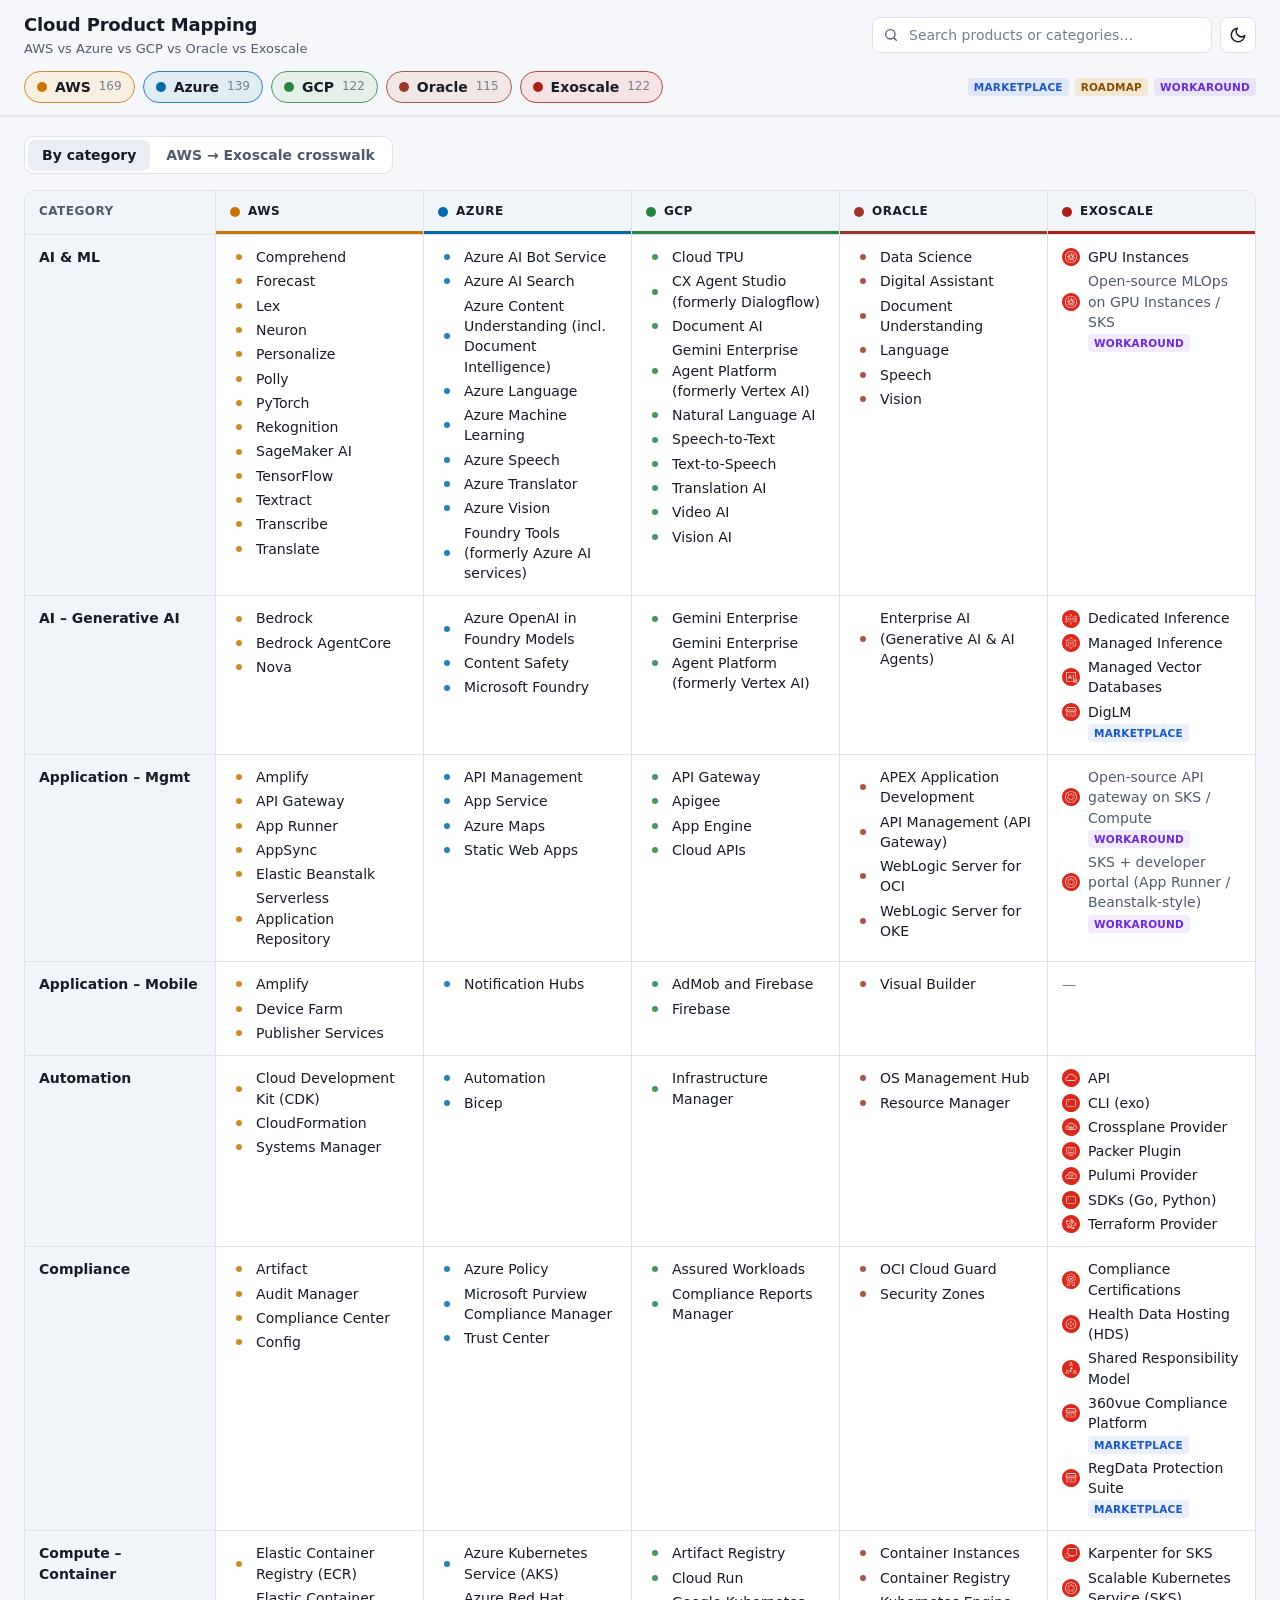
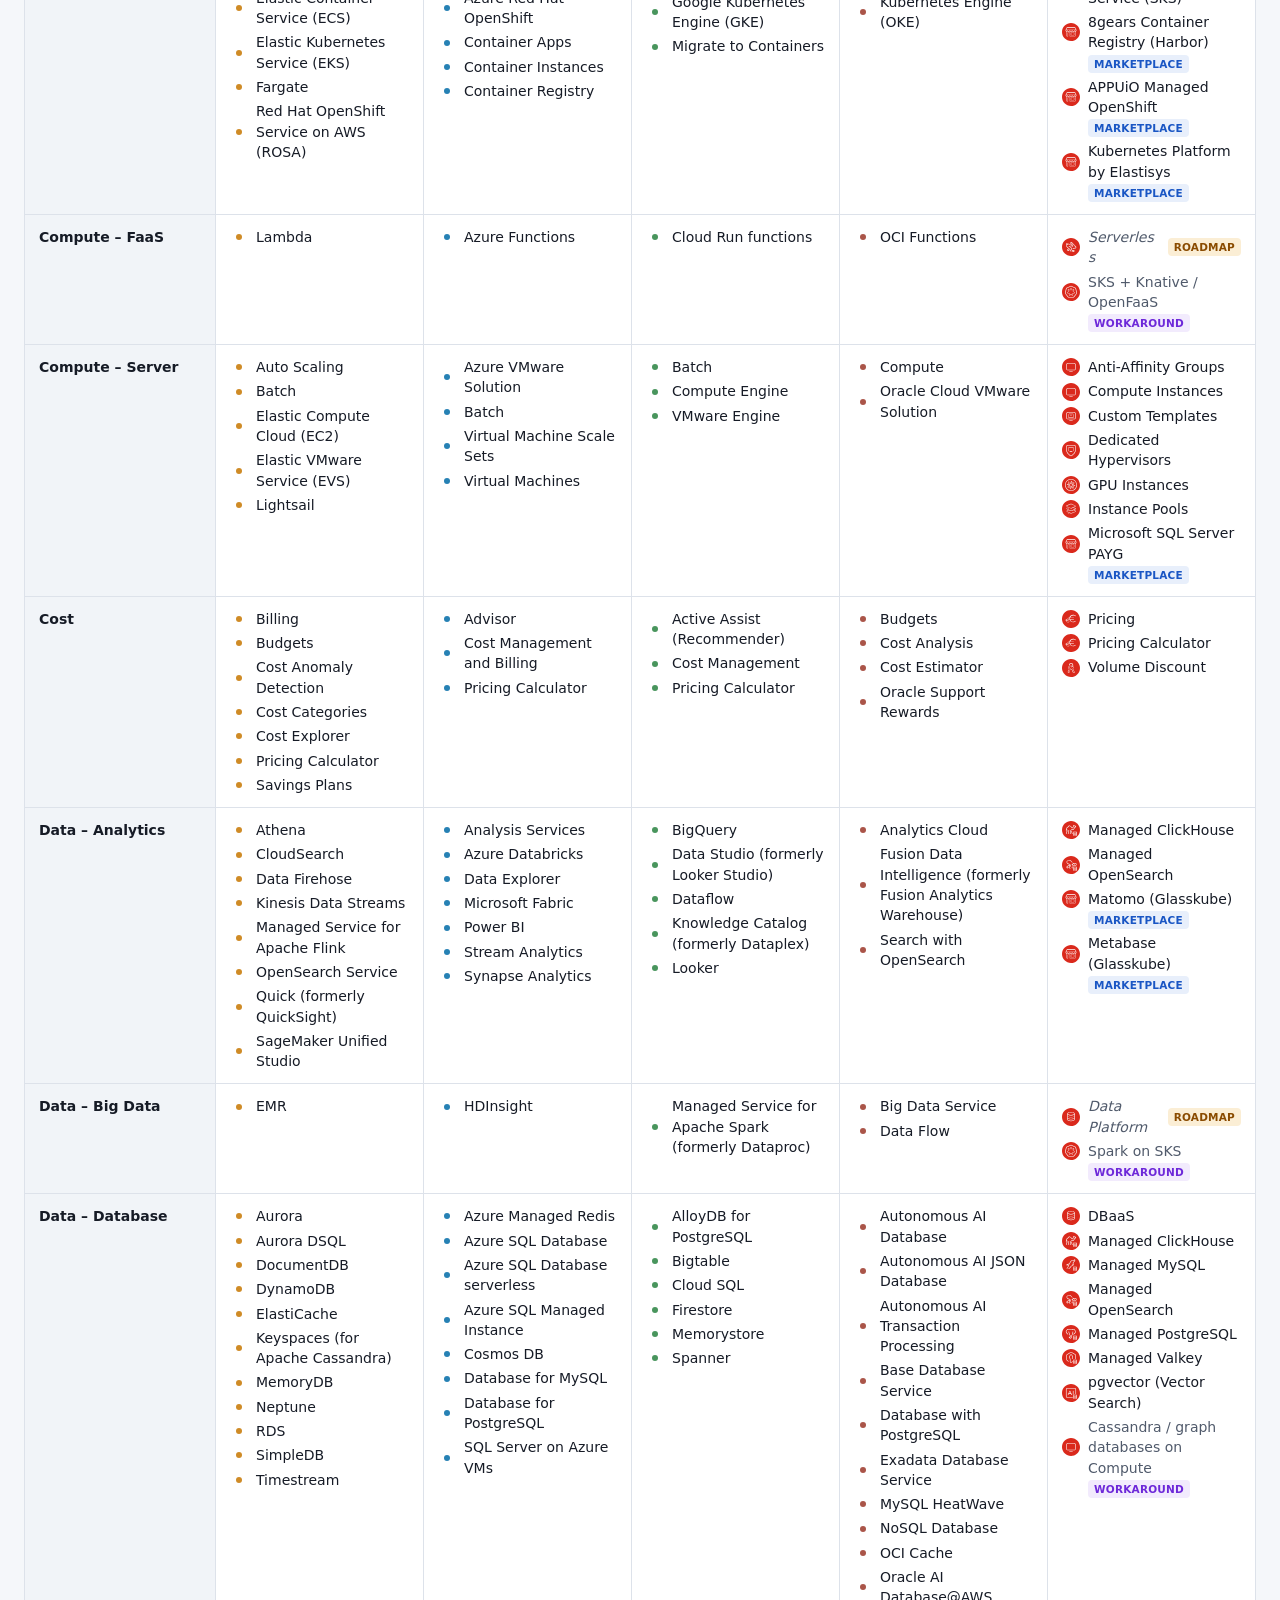
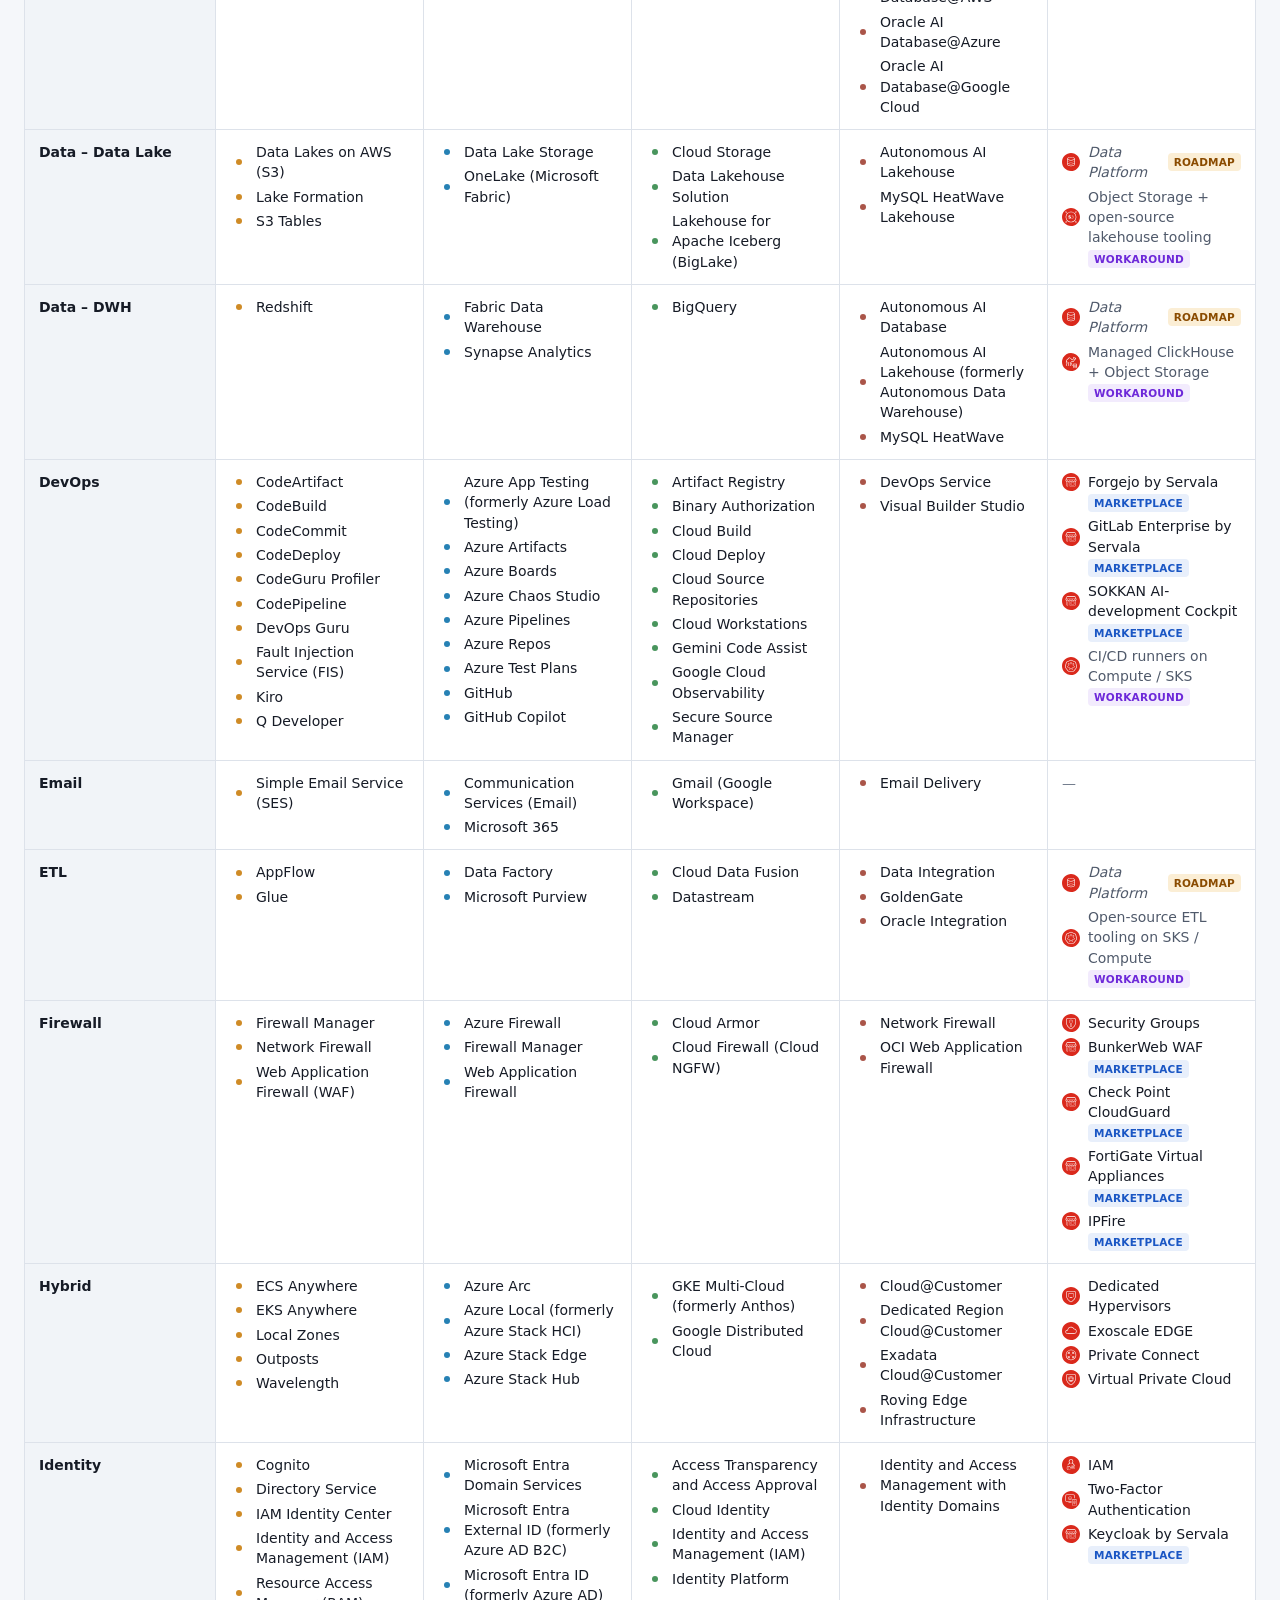
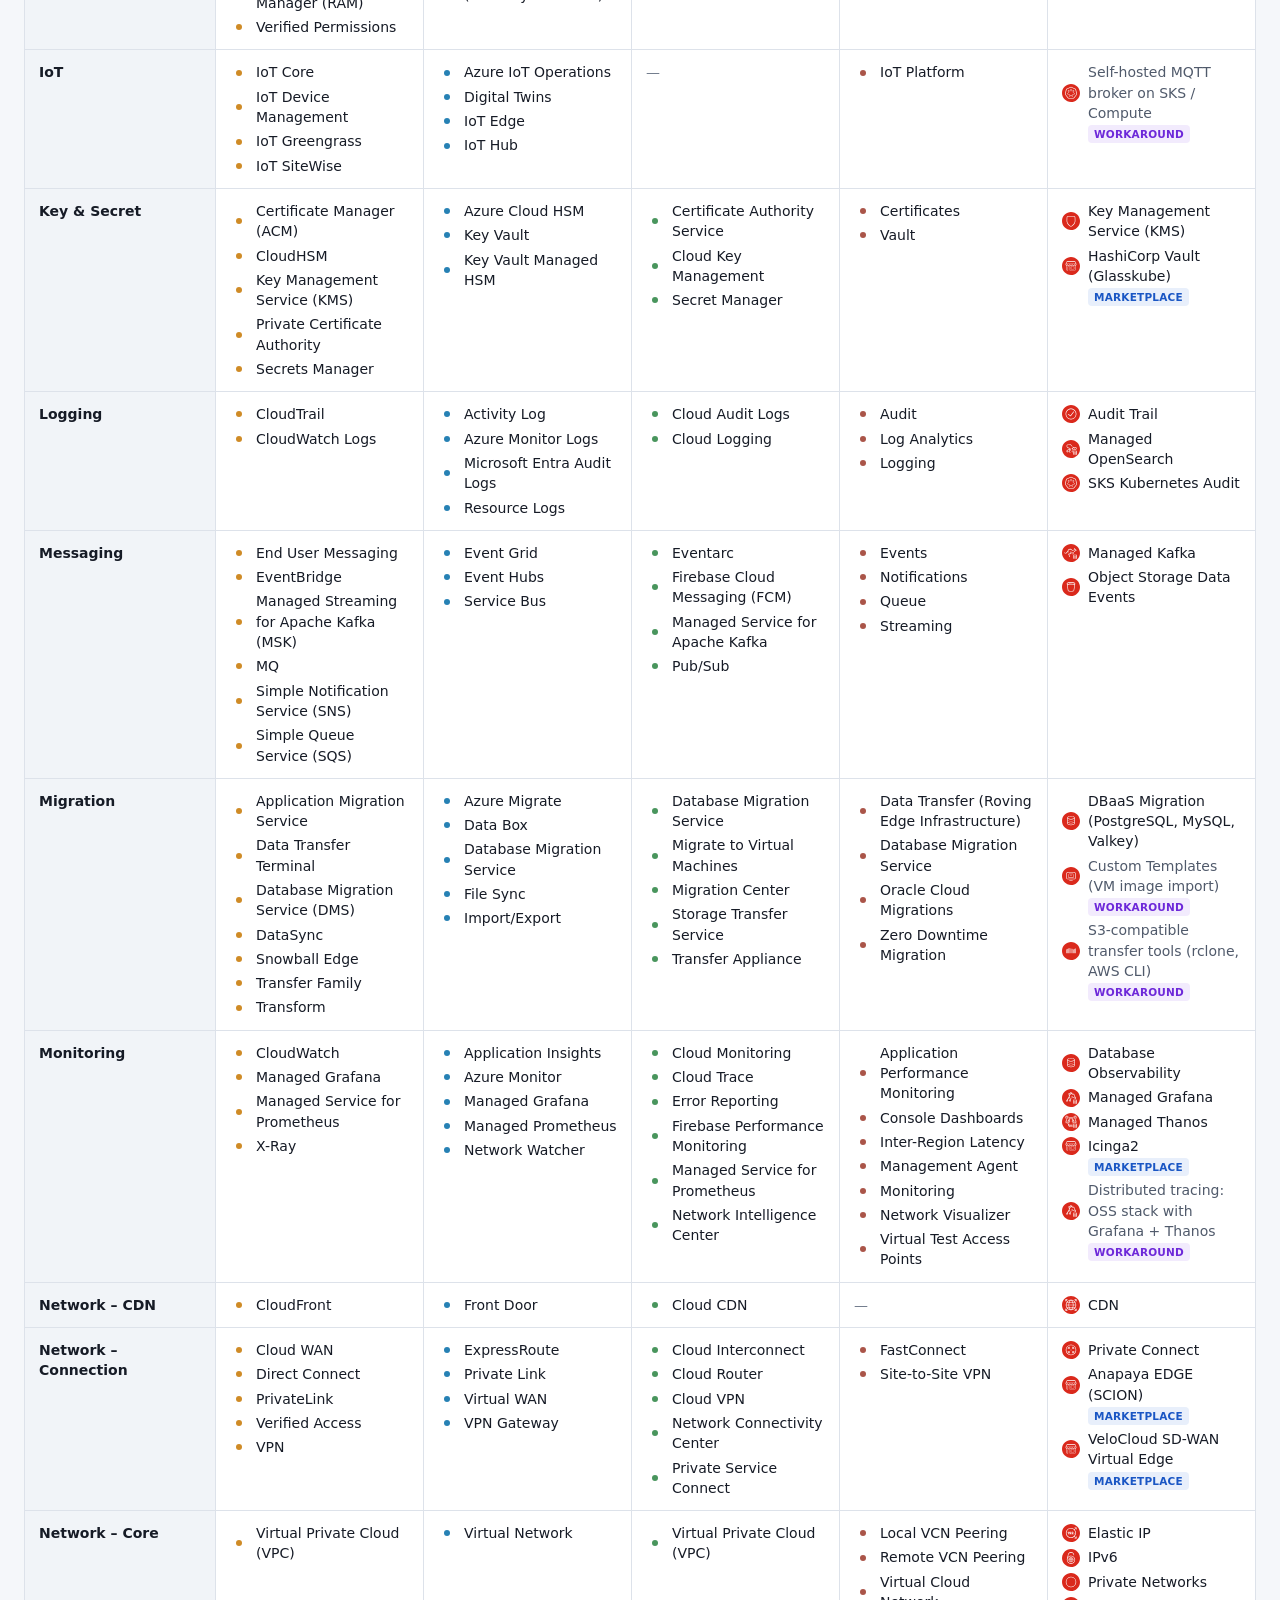
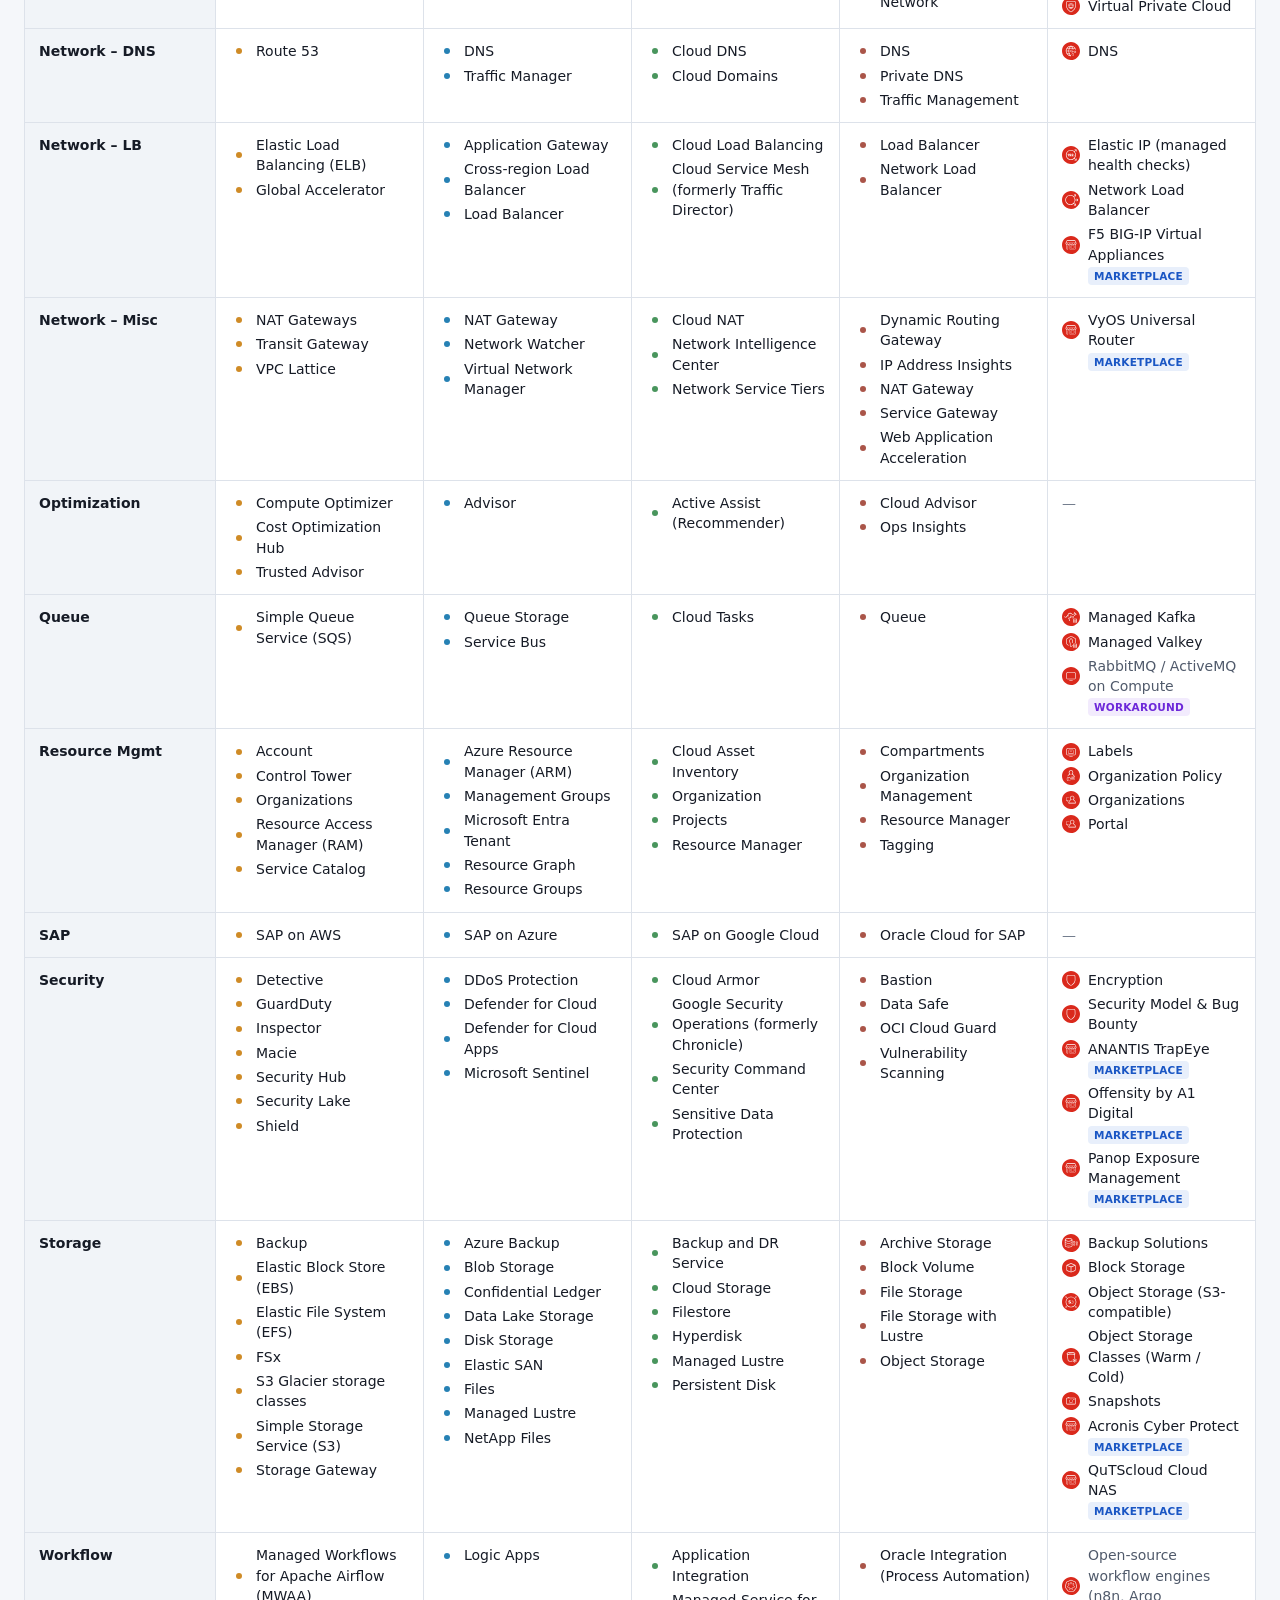
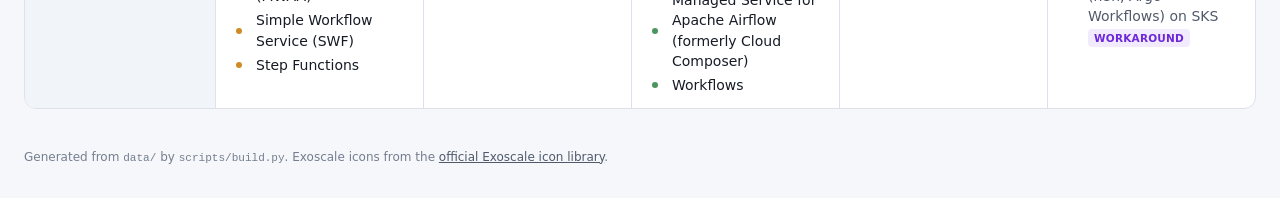
==== docs/index.html @ 42b96ace "Add Exoscale, data-driven generator, interactive page and AWS crosswalk - Move the mapping into data" ====
<!doctype html>
<html lang="en" data-theme="dark">
<head>
<meta charset="utf-8">
<meta name="viewport" content="width=device-width, initial-scale=1">
<title>Cloud Product Mapping</title>
<meta name="theme-color" content="#f5f7fa" media="(prefers-color-scheme: light)">
<meta name="theme-color" content="#0d1017" media="(prefers-color-scheme: dark)">
<meta name="description" content="Cloud Product Mapping (AWS vs Azure vs GCP vs Oracle vs Exoscale) — interactive map of equivalent cloud services, with provider include/exclude.">
<script>
  // Apply the saved or system theme before first paint to avoid a flash.
  (function () {
    var t = null;
    try { t = new URLSearchParams(location.search).get("theme") || localStorage.getItem("cpm-theme"); } catch (e) {}
    if (t !== "light" && t !== "dark") {
      t = window.matchMedia && matchMedia("(prefers-color-scheme: light)").matches ? "light" : "dark";
    }
    document.documentElement.setAttribute("data-theme", t);
  })();
</script>
<style>
/* ------------------------------------------------------------------ tokens */

/*
 * Light palette: applies to data-theme="light" and, because the dark block
 * below is screen-only, to print regardless of the selected theme.
 * Contrast (WCAG): text >= 14:1, muted >= 5.9:1, faint >= 3.5:1 on every
 * surface; badges >= 5:1; darkened provider accents >= 3:1.
 */
:root,
:root[data-theme="light"] {
  color-scheme: light;
  --bg: #f5f7fa;
  --surface: #ffffff;
  --surface-2: #f1f4f8;
  --surface-hover: #e9eef5;
  --border: #dde2ea;
  --border-strong: #c5cdd8;
  --text: #161b26;
  --text-muted: #505a6b;
  --text-faint: #747e8e;
  --link: #161b26;
  --link-hover: #000000;
  --focus: #1d64d8;
  --topbar-bg: rgba(245, 247, 250, 0.86);
  --shadow: 0 1px 2px rgba(16, 24, 40, 0.06);
  --badge-marketplace-bg: rgba(29, 100, 216, 0.10);
  --badge-marketplace-fg: #1a56c4;
  --badge-roadmap-bg: rgba(232, 163, 23, 0.18);
  --badge-roadmap-fg: #8a4b00;
  --badge-workaround-bg: rgba(124, 58, 237, 0.10);
  --badge-workaround-fg: #6d28d9;
  --status-native: #15803d;
  --status-marketplace: #1a56c4;
  --status-workaround: #6d28d9;
  --status-none: #9aa3b2;
  --provider-tint: 12%;
  /* Brand colors like AWS orange / GCP green wash out on white: darken the
     accent (bars, dots, chip borders) by mixing in some black. */
  --provider-shade: 22%;
  --provider-border-mix: 80%;
}

@media not print {
  :root,
  :root[data-theme="dark"] {
    color-scheme: dark;
    --bg: #0d1017;
    --surface: #151a23;
    --surface-2: #1b212c;
    --surface-hover: #222a37;
    --border: #262e3b;
    --border-strong: #354052;
    --text: #e6e9ef;
    --text-muted: #8e98a8;
    --text-faint: #6a7488;
    --link: #e6e9ef;
    --link-hover: #ffffff;
    --focus: #6ea8fe;
    --topbar-bg: rgba(13, 16, 23, 0.86);
    --shadow: 0 1px 0 rgba(0, 0, 0, 0.4);
    --badge-marketplace-bg: rgba(110, 168, 254, 0.14);
    --badge-marketplace-fg: #9cc3ff;
    --badge-roadmap-bg: rgba(240, 180, 60, 0.14);
    --badge-roadmap-fg: #f3c56b;
    --badge-workaround-bg: rgba(167, 139, 250, 0.14);
    --badge-workaround-fg: #c4b5fd;
    --status-native: #4ade80;
    --status-marketplace: #9cc3ff;
    --status-workaround: #c4b5fd;
    --status-none: #6a7488;
    --provider-tint: 10%;
    --provider-shade: 0%;
    --provider-border-mix: 55%;
  }
}

/* Per-element provider accent (--provider is set inline from data). */
.chip,
.matrix__cell {
  --provider-accent: color-mix(in srgb, var(--provider), black var(--provider-shade));
}

/* ------------------------------------------------------------------ base */

*,
*::before,
*::after { box-sizing: border-box; }

html { -webkit-text-size-adjust: 100%; }

body {
  margin: 0;
  background: var(--bg);
  color: var(--text);
  font: 14px/1.45 ui-sans-serif, system-ui, -apple-system, "Segoe UI", Roboto, "Helvetica Neue", Arial, sans-serif;
}

a { color: var(--link); text-decoration: none; }
a:hover { color: var(--link-hover); text-decoration: underline; text-underline-offset: 2px; }
:focus-visible { outline: 2px solid var(--focus); outline-offset: 2px; border-radius: 4px; }

code { font: 0.92em ui-monospace, SFMono-Regular, Menlo, Consolas, monospace; }

.visually-hidden {
  position: absolute !important;
  width: 1px; height: 1px;
  overflow: hidden; clip: rect(0 0 0 0); white-space: nowrap;
}

/* ------------------------------------------------------------------ top bar */

.topbar {
  position: sticky;
  top: 0;
  z-index: 10;
  background: var(--topbar-bg);
  backdrop-filter: blur(10px);
  -webkit-backdrop-filter: blur(10px);
  border-bottom: 1px solid var(--border);
  box-shadow: var(--shadow);
}

.topbar__inner {
  display: flex;
  align-items: center;
  justify-content: space-between;
  gap: 16px;
  max-width: 1600px;
  margin: 0 auto;
  padding: 12px 24px;
}

.topbar__providers { padding-top: 0; flex-wrap: wrap; }

.brand__title { margin: 0; font-size: 18px; font-weight: 650; letter-spacing: -0.01em; }
.brand__subtitle { margin: 2px 0 0; color: var(--text-muted); font-size: 13px; }

.controls { display: flex; align-items: center; gap: 8px; }

.search {
  display: flex;
  align-items: center;
  gap: 8px;
  width: min(340px, 50vw);
  padding: 0 10px;
  height: 36px;
  background: var(--surface);
  border: 1px solid var(--border);
  border-radius: 8px;
}
.search:focus-within { border-color: var(--focus); }
.search svg { width: 16px; height: 16px; flex: none; fill: none; stroke: var(--text-muted); stroke-width: 2; stroke-linecap: round; }
.search input {
  flex: 1;
  min-width: 0;
  border: 0;
  outline: 0;
  background: transparent;
  color: var(--text);
  font: inherit;
}
.search input::placeholder { color: var(--text-faint); }

.icon-button {
  display: inline-grid;
  place-items: center;
  width: 36px;
  height: 36px;
  padding: 0;
  background: var(--surface);
  color: var(--text);
  border: 1px solid var(--border);
  border-radius: 8px;
  cursor: pointer;
}
.icon-button:hover { background: var(--surface-hover); }
.icon-button svg { width: 18px; height: 18px; fill: none; stroke: currentColor; stroke-width: 2; stroke-linecap: round; stroke-linejoin: round; }
:root[data-theme="dark"] .icon-moon,
:root[data-theme="light"] .icon-sun { display: none; }

/* ------------------------------------------------------------------ provider chips */

.providers {
  display: flex;
  flex-wrap: wrap;
  gap: 8px;
  margin: 0;
  padding: 0;
  border: 0;
}

.chip {
  position: relative;
  display: inline-flex;
  align-items: center;
  gap: 8px;
  height: 32px;
  padding: 0 12px;
  background: var(--surface);
  border: 1px solid var(--border);
  border-radius: 999px;
  color: var(--text-muted);
  cursor: pointer;
  user-select: none;
  transition: background-color 120ms, border-color 120ms, color 120ms;
}
.chip:hover { background: var(--surface-hover); }
.chip input { position: absolute; opacity: 0; pointer-events: none; }
.chip:has(input:focus-visible) { outline: 2px solid var(--focus); outline-offset: 2px; }
.chip:has(input:checked) {
  color: var(--text);
  border-color: color-mix(in srgb, var(--provider-accent) var(--provider-border-mix), var(--border));
  background: color-mix(in srgb, var(--provider-accent) var(--provider-tint), var(--surface));
}
.chip:not(:has(input:checked)) .chip__dot { background: transparent; box-shadow: inset 0 0 0 2px var(--text-faint); }
.chip__name { font-weight: 600; }
.chip__count { font-size: 12px; color: var(--text-faint); font-variant-numeric: tabular-nums; }

.chip__dot {
  width: 10px;
  height: 10px;
  flex: none;
  border-radius: 50%;
  background: var(--provider-accent);
}

.legend { display: flex; align-items: center; gap: 6px; }

/* ------------------------------------------------------------------ badges */

.badge {
  display: inline-block;
  padding: 1px 6px;
  border-radius: 4px;
  font-size: 10.5px;
  font-weight: 600;
  line-height: 16px;
  letter-spacing: 0.02em;
  text-transform: uppercase;
  white-space: nowrap;
}
.badge--marketplace { background: var(--badge-marketplace-bg); color: var(--badge-marketplace-fg); }
.badge--roadmap { background: var(--badge-roadmap-bg); color: var(--badge-roadmap-fg); }
.badge--workaround { background: var(--badge-workaround-bg); color: var(--badge-workaround-fg); }
.product--workaround .product__name { color: var(--text-muted); }

/* ------------------------------------------------------------------ view bar */

.viewbar {
  display: flex;
  flex-wrap: wrap;
  align-items: center;
  justify-content: space-between;
  gap: 12px;
  margin-bottom: 16px;
}
.viewbar[hidden] { display: none; }

.tabs {
  display: inline-flex;
  padding: 3px;
  gap: 2px;
  background: var(--surface);
  border: 1px solid var(--border);
  border-radius: 10px;
}
.tab {
  height: 30px;
  padding: 0 14px;
  border: 0;
  border-radius: 7px;
  background: transparent;
  color: var(--text-muted);
  font: inherit;
  font-weight: 600;
  cursor: pointer;
}
.tab:hover { color: var(--text); }
.tab[aria-selected="true"] { background: var(--surface-hover); color: var(--text); box-shadow: var(--shadow); }

.status-filters { display: flex; flex-wrap: wrap; gap: 8px; }
.status-filters[hidden] { display: none; }
.status-chip {
  position: relative;
  display: inline-flex;
  align-items: center;
  gap: 7px;
  height: 30px;
  padding: 0 11px;
  background: var(--surface);
  border: 1px solid var(--border);
  border-radius: 999px;
  color: var(--text-muted);
  cursor: pointer;
  user-select: none;
}
.status-chip:hover { background: var(--surface-hover); }
.status-chip input { position: absolute; opacity: 0; pointer-events: none; }
.status-chip:has(input:focus-visible) { outline: 2px solid var(--focus); outline-offset: 2px; }
.status-chip:has(input:checked) { color: var(--text); border-color: var(--status-color); }

.status-chip--native, .status--native { --status-color: var(--status-native); }
.status-chip--marketplace, .status--marketplace { --status-color: var(--status-marketplace); }
.status-chip--workaround, .status--workaround { --status-color: var(--status-workaround); }
.status-chip--none, .status--none { --status-color: var(--status-none); }

.status-dot { width: 8px; height: 8px; flex: none; border-radius: 50%; background: var(--status-color); }
.status { display: inline-flex; align-items: center; gap: 7px; white-space: nowrap; font-weight: 600; }

/* ------------------------------------------------------------------ crosswalk */

.crosswalk {
  display: grid;
  grid-template-columns: minmax(120px, 0.8fr) minmax(160px, 1.2fr) minmax(200px, 1.5fr) minmax(120px, 0.7fr) minmax(200px, 2fr);
  background: var(--surface);
  border: 1px solid var(--border);
  border-radius: 12px;
  overflow: clip;
}
.crosswalk[hidden], .matrix[hidden] { display: none; }
.crosswalk__row { display: contents; }
.crosswalk__cell {
  padding: 10px 14px;
  border-top: 1px solid var(--border);
  min-width: 0;
}
.crosswalk__row--head .crosswalk__cell {
  position: sticky;
  top: var(--topbar-height, 0px);
  z-index: 2;
  border-top: 0;
  background: var(--surface-2);
  font-size: 12px;
  font-weight: 650;
  letter-spacing: 0.04em;
  text-transform: uppercase;
  color: var(--text-muted);
}
.crosswalk__cell--category { color: var(--text-muted); }
.crosswalk__cell--service a { font-weight: 600; }
.crosswalk__cell--note { color: var(--text-muted); }
.crosswalk__row:not(.crosswalk__row--head):hover .crosswalk__cell { background-color: var(--surface-hover); }

/* ------------------------------------------------------------------ matrix */

main { max-width: 1600px; margin: 0 auto; padding: 20px 24px 40px; }

.matrix {
  display: grid;
  grid-template-columns: minmax(150px, 190px) repeat(var(--columns), minmax(0, 1fr));
  background: var(--surface);
  border: 1px solid var(--border);
  border-radius: 12px;
  overflow: clip;
}

.matrix__row { display: contents; }

.matrix__cell {
  padding: 12px 14px;
  border-top: 1px solid var(--border);
  border-left: 1px solid var(--border);
  min-width: 0;
}
.matrix__cell:first-child { border-left: 0; }

.matrix__row--head .matrix__cell {
  position: sticky;
  top: var(--topbar-height, 0px);
  z-index: 2;
  border-top: 0;
  background: var(--surface-2);
  font-size: 12px;
  font-weight: 650;
  letter-spacing: 0.04em;
  text-transform: uppercase;
  color: var(--text-muted);
}

.matrix__cell--provider { box-shadow: inset 0 -3px 0 var(--provider-accent); }
.provider-head { display: inline-flex; align-items: center; gap: 8px; color: var(--text); }

.matrix__cell--category {
  font-weight: 600;
  color: var(--text);
  background: var(--surface-2);
}

.matrix__row:not(.matrix__row--head):hover .matrix__cell { background-color: var(--surface-hover); }

.none { color: var(--text-faint); }

.products {
  display: flex;
  flex-direction: column;
  gap: 4px;
  margin: 0;
  padding: 0;
  list-style: none;
}

/* Wraps so a badge drops onto its own line (indented under the name) in
   narrow columns instead of squeezing the name to one letter per line.
   The padding + negative icon margin make wrapped lines start at the name. */
.product {
  display: flex;
  flex-wrap: wrap;
  align-items: center;
  gap: 2px 8px;
  min-width: 0;
  padding-left: 26px; /* icon width (18px) + gap (8px) */
}
.product > .product__icon { margin-left: -26px; }

.product__name { flex: 1 1 0; min-width: 8ch; overflow-wrap: anywhere; }
.product--roadmap .product__name { color: var(--text-muted); font-style: italic; }

.product__icon {
  display: inline-grid;
  place-items: center;
  width: 18px;
  height: 18px;
  flex: none;
}
.product__icon svg { width: 18px; height: 18px; display: block; }
.product__icon--dot::before {
  content: "";
  width: 6px;
  height: 6px;
  border-radius: 50%;
  background: var(--provider-accent);
  opacity: 0.85;
}

.empty { padding: 40px 0; text-align: center; color: var(--text-muted); }

.footer {
  max-width: 1600px;
  margin: 0 auto;
  padding: 0 24px 32px;
  color: var(--text-faint);
  font-size: 12px;
}
.footer a { color: var(--text-muted); text-decoration: underline; }

/* ------------------------------------------------------------------ small screens */

@media (max-width: 900px) {
  /* The wrapped top bar is too tall to pin on phones. */
  .topbar { position: static; }
  .matrix__row--head .matrix__cell, .crosswalk__row--head .crosswalk__cell { top: 0; }
  .topbar__inner { padding: 10px 16px; flex-wrap: wrap; }
  .controls { width: 100%; }
  .search { flex: 1; width: auto; }
  main { padding: 16px 16px 32px; }
  .footer { padding: 0 16px 24px; }

  .matrix { display: block; background: transparent; border: 0; border-radius: 0; overflow: visible; }
  /* Doubled class so the `.matrix__row { display: block }` below can't override it. */
  .matrix__row.matrix__row--head { display: none; }
  .matrix__row {
    display: block;
    margin-bottom: 12px;
    background: var(--surface);
    border: 1px solid var(--border);
    border-radius: 10px;
    overflow: hidden;
  }
  .matrix__cell { border-left: 0; }
  .matrix__cell:first-child { border-top: 0; }
  .matrix__cell--none { display: none; }

  .crosswalk { display: block; background: transparent; border: 0; border-radius: 0; overflow: visible; }
  .crosswalk__row.crosswalk__row--head { display: none; }
  .crosswalk__row {
    display: grid;
    grid-template-columns: 1fr auto;
    margin-bottom: 10px;
    background: var(--surface);
    border: 1px solid var(--border);
    border-radius: 10px;
    overflow: hidden;
  }
  .crosswalk__cell { border-top: 0; padding: 8px 14px; }
  .crosswalk__cell--category { grid-column: 1; grid-row: 1; padding-bottom: 0; font-size: 12px; }
  .crosswalk__row > .crosswalk__cell:nth-child(4) { grid-column: 2; grid-row: 1 / span 2; align-self: start; padding-top: 10px; }
  .crosswalk__cell--service { grid-column: 1; grid-row: 2; padding-top: 2px; }
  .crosswalk__row > .crosswalk__cell:nth-child(3) { grid-column: 1 / -1; border-top: 1px solid var(--border); }
  .crosswalk__cell--note { grid-column: 1 / -1; padding-top: 0; }
  .crosswalk__cell--note:empty { display: none; }
  .matrix__cell:not(.matrix__cell--category)::before {
    content: attr(data-provider);
    display: block;
    margin-bottom: 6px;
    font-size: 11px;
    font-weight: 650;
    letter-spacing: 0.04em;
    text-transform: uppercase;
    color: var(--text-muted);
    border-left: 3px solid var(--provider-accent);
    padding-left: 6px;
  }
}

/* ------------------------------------------------------------------ print */

/* Light tokens apply automatically (dark block is `not print`). */
@media print {
  .topbar { position: static; backdrop-filter: none; -webkit-backdrop-filter: none; box-shadow: none; }
  .controls, .topbar__providers, #theme-toggle { display: none; }
  .viewbar { display: none; }
  .badge, .chip__dot, .status-dot, .matrix__cell--provider, .matrix__cell--category, .product__icon {
    -webkit-print-color-adjust: exact;
    print-color-adjust: exact;
  }
  .matrix__row--head .matrix__cell { position: static; }
}

</style>
</head>
<body>
<header class="topbar">
  <div class="topbar__inner">
    <div class="brand">
      <h1 class="brand__title">Cloud Product Mapping</h1>
      <p class="brand__subtitle" id="subtitle"></p>
    </div>
    <div class="controls">
      <label class="search">
        <span class="visually-hidden">Search products</span>
        <svg viewBox="0 0 24 24" aria-hidden="true"><circle cx="11" cy="11" r="7"/><path d="m20 20-3.5-3.5"/></svg>
        <input id="search" type="search" placeholder="Search products or categories…" autocomplete="off">
      </label>
      <button id="theme-toggle" class="icon-button" type="button" aria-label="Toggle light/dark theme">
        <svg class="icon-sun" viewBox="0 0 24 24" aria-hidden="true"><circle cx="12" cy="12" r="4"/><path d="M12 2v2M12 20v2M4.9 4.9l1.4 1.4M17.7 17.7l1.4 1.4M2 12h2M20 12h2M4.9 19.1l1.4-1.4M17.7 6.3l1.4-1.4"/></svg>
        <svg class="icon-moon" viewBox="0 0 24 24" aria-hidden="true"><path d="M21 12.8A9 9 0 1 1 11.2 3a7 7 0 0 0 9.8 9.8z"/></svg>
      </button>
    </div>
  </div>
  <div class="topbar__inner topbar__providers">
    <fieldset class="providers" id="providers">
      <legend class="visually-hidden">Cloud providers to include</legend>
    </fieldset>
    <div class="legend" id="legend"></div>
  </div>
</header>

<main id="main">
  <div class="viewbar" id="viewbar" hidden>
    <div class="tabs" role="tablist" aria-label="View" id="tabs"></div>
    <div class="status-filters" id="status-filters" hidden></div>
  </div>
  <div class="matrix" id="matrix" role="table" aria-label="Cloud product mapping"></div>
  <div class="crosswalk" id="crosswalk" role="table" hidden></div>
  <p class="empty" id="empty" hidden>No products match your filters.</p>
</main>

<footer class="footer">
  Generated from <code>data/</code> by <code>scripts/build.py</code>. Exoscale icons from the
  <a href="https://community.exoscale.com/tools/icon-table/">official Exoscale icon library</a>.
</footer>

<script>
window.CPM_DATA = {"providers":[{"id":"aws","name":"AWS","fullName":"Amazon Web Services","enabled":true,"homepage":"https://aws.amazon.com/","color":"#FF9900"},{"id":"azure","name":"Azure","fullName":"Microsoft Azure","enabled":true,"homepage":"https://azure.microsoft.com/","color":"#0089D6"},{"id":"gcp","name":"GCP","fullName":"Google Cloud Platform","enabled":true,"homepage":"https://cloud.google.com/","color":"#34A853"},{"id":"oracle","name":"Oracle","fullName":"Oracle Cloud Infrastructure","enabled":true,"homepage":"https://www.oracle.com/cloud/","color":"#C74634"},{"id":"exoscale","name":"Exoscale","fullName":"Exoscale","enabled":true,"homepage":"https://www.exoscale.com/","color":"#DA291C","iconBase":"icons/exoscale/"}],"categories":[{"id":"ai-ml","name":"AI & ML"},{"id":"ai-genai","name":"AI – Generative AI"},{"id":"application-mgmt","name":"Application – Mgmt"},{"id":"application-mobile","name":"Application – Mobile"},{"id":"automation","name":"Automation"},{"id":"compliance","name":"Compliance"},{"id":"compute-container","name":"Compute – Container"},{"id":"compute-faas","name":"Compute – FaaS"},{"id":"compute-server","name":"Compute – Server"},{"id":"cost","name":"Cost"},{"id":"data-analytics","name":"Data – Analytics"},{"id":"data-big-data","name":"Data – Big Data"},{"id":"data-database","name":"Data – Database"},{"id":"data-data-lake","name":"Data – Data Lake"},{"id":"data-dwh","name":"Data – DWH"},{"id":"devops","name":"DevOps"},{"id":"email","name":"Email"},{"id":"etl","name":"ETL"},{"id":"firewall","name":"Firewall"},{"id":"hybrid","name":"Hybrid"},{"id":"identity","name":"Identity"},{"id":"iot","name":"IoT"},{"id":"key-secret","name":"Key & Secret"},{"id":"logging","name":"Logging"},{"id":"messaging","name":"Messaging"},{"id":"migration","name":"Migration"},{"id":"monitoring","name":"Monitoring"},{"id":"network-cdn","name":"Network – CDN"},{"id":"network-connection","name":"Network – Connection"},{"id":"network-core","name":"Network – Core"},{"id":"network-dns","name":"Network – DNS"},{"id":"network-lb","name":"Network – LB"},{"id":"network-misc","name":"Network – Misc"},{"id":"optimization","name":"Optimization"},{"id":"queue","name":"Queue"},{"id":"resource-mgmt","name":"Resource Mgmt"},{"id":"sap","name":"SAP"},{"id":"security","name":"Security"},{"id":"storage","name":"Storage"},{"id":"workflow","name":"Workflow"}],"mapping":{"aws":{"ai-ml":[{"name":"Comprehend","url":"https://aws.amazon.com/comprehend/"},{"name":"Forecast","url":"https://aws.amazon.com/forecast/"},{"name":"Lex","url":"https://aws.amazon.com/lex/"},{"name":"Neuron","url":"https://aws.amazon.com/ai/machine-learning/neuron/"},{"name":"Personalize","url":"https://aws.amazon.com/personalize/"},{"name":"Polly","url":"https://aws.amazon.com/polly/"},{"name":"PyTorch","url":"https://aws.amazon.com/pytorch/"},{"name":"Rekognition","url":"https://aws.amazon.com/rekognition/"},{"name":"SageMaker AI","url":"https://aws.amazon.com/sagemaker/ai/"},{"name":"TensorFlow","url":"https://aws.amazon.com/tensorflow/"},{"name":"Textract","url":"https://aws.amazon.com/textract/"},{"name":"Transcribe","url":"https://aws.amazon.com/transcribe/"},{"name":"Translate","url":"https://aws.amazon.com/translate/"}],"ai-genai":[{"name":"Bedrock","url":"https://aws.amazon.com/bedrock/"},{"name":"Bedrock AgentCore","url":"https://aws.amazon.com/bedrock/agentcore/"},{"name":"Nova","url":"https://aws.amazon.com/nova/"}],"application-mgmt":[{"name":"Amplify","url":"https://aws.amazon.com/amplify/"},{"name":"API Gateway","url":"https://aws.amazon.com/api-gateway/"},{"name":"App Runner","url":"https://aws.amazon.com/apprunner/"},{"name":"AppSync","url":"https://aws.amazon.com/appsync/"},{"name":"Elastic Beanstalk","url":"https://aws.amazon.com/elasticbeanstalk/"},{"name":"Serverless Application Repository","url":"https://aws.amazon.com/serverless/serverlessrepo/"}],"application-mobile":[{"name":"Amplify","url":"https://aws.amazon.com/amplify/"},{"name":"Device Farm","url":"https://aws.amazon.com/device-farm/"},{"name":"Publisher Services","url":"https://aps.amazon.com/aps/services/mobile-app-developers/"}],"automation":[{"name":"Cloud Development Kit (CDK)","url":"https://aws.amazon.com/cdk/"},{"name":"CloudFormation","url":"https://aws.amazon.com/cloudformation/"},{"name":"Systems Manager","url":"https://aws.amazon.com/systems-manager/"}],"compliance":[{"name":"Artifact","url":"https://aws.amazon.com/artifact/"},{"name":"Audit Manager","url":"https://aws.amazon.com/audit-manager/"},{"name":"Compliance Center","url":"https://aws.amazon.com/financial-services/security-compliance/compliance-center/"},{"name":"Config","url":"https://aws.amazon.com/config/"}],"compute-container":[{"name":"Elastic Container Registry (ECR)","url":"https://aws.amazon.com/ecr/"},{"name":"Elastic Container Service (ECS)","url":"https://aws.amazon.com/ecs/"},{"name":"Elastic Kubernetes Service (EKS)","url":"https://aws.amazon.com/eks/"},{"name":"Fargate","url":"https://aws.amazon.com/fargate/"},{"name":"Red Hat OpenShift Service on AWS (ROSA)","url":"https://aws.amazon.com/rosa/"}],"compute-faas":[{"name":"Lambda","url":"https://aws.amazon.com/lambda/"}],"compute-server":[{"name":"Auto Scaling","url":"https://aws.amazon.com/autoscaling/"},{"name":"Batch","url":"https://aws.amazon.com/batch/"},{"name":"Elastic Compute Cloud (EC2)","url":"https://aws.amazon.com/ec2/"},{"name":"Elastic VMware Service (EVS)","url":"https://aws.amazon.com/evs/"},{"name":"Lightsail","url":"https://aws.amazon.com/lightsail/"}],"cost":[{"name":"Billing","url":"https://aws.amazon.com/aws-cost-management/aws-billing/"},{"name":"Budgets","url":"https://aws.amazon.com/aws-cost-management/aws-budgets/"},{"name":"Cost Anomaly Detection","url":"https://aws.amazon.com/aws-cost-management/aws-cost-anomaly-detection/"},{"name":"Cost Categories","url":"https://aws.amazon.com/aws-cost-management/aws-cost-categories/"},{"name":"Cost Explorer","url":"https://aws.amazon.com/aws-cost-management/aws-cost-explorer/"},{"name":"Pricing Calculator","url":"https://calculator.aws/#/"},{"name":"Savings Plans","url":"https://aws.amazon.com/savingsplans/"}],"data-analytics":[{"name":"Athena","url":"https://aws.amazon.com/athena/"},{"name":"CloudSearch","url":"https://aws.amazon.com/cloudsearch/"},{"name":"Data Firehose","url":"https://aws.amazon.com/firehose/"},{"name":"Kinesis Data Streams","url":"https://aws.amazon.com/kinesis/data-streams/"},{"name":"Managed Service for Apache Flink","url":"https://aws.amazon.com/managed-service-apache-flink/"},{"name":"OpenSearch Service","url":"https://aws.amazon.com/opensearch-service/"},{"name":"Quick (formerly QuickSight)","url":"https://aws.amazon.com/quick/"},{"name":"SageMaker Unified Studio","url":"https://aws.amazon.com/sagemaker/unified-studio/"}],"data-big-data":[{"name":"EMR","url":"https://aws.amazon.com/emr/"}],"data-database":[{"name":"Aurora","url":"https://aws.amazon.com/rds/aurora/"},{"name":"Aurora DSQL","url":"https://aws.amazon.com/rds/aurora/dsql/"},{"name":"DocumentDB","url":"https://aws.amazon.com/documentdb/"},{"name":"DynamoDB","url":"https://aws.amazon.com/dynamodb/"},{"name":"ElastiCache","url":"https://aws.amazon.com/elasticache/"},{"name":"Keyspaces (for Apache Cassandra)","url":"https://aws.amazon.com/keyspaces/"},{"name":"MemoryDB","url":"https://aws.amazon.com/memorydb/"},{"name":"Neptune","url":"https://aws.amazon.com/neptune/"},{"name":"RDS","url":"https://aws.amazon.com/rds/"},{"name":"SimpleDB","url":"https://aws.amazon.com/simpledb/"},{"name":"Timestream","url":"https://aws.amazon.com/timestream/"}],"data-data-lake":[{"name":"Data Lakes on AWS (S3)","url":"https://aws.amazon.com/big-data/datalakes-and-analytics/datalakes/"},{"name":"Lake Formation","url":"https://aws.amazon.com/lake-formation/"},{"name":"S3 Tables","url":"https://aws.amazon.com/s3/features/tables/"}],"data-dwh":[{"name":"Redshift","url":"https://aws.amazon.com/redshift/"}],"devops":[{"name":"CodeArtifact","url":"https://aws.amazon.com/codeartifact/"},{"name":"CodeBuild","url":"https://aws.amazon.com/codebuild/"},{"name":"CodeCommit","url":"https://aws.amazon.com/codecommit/"},{"name":"CodeDeploy","url":"https://aws.amazon.com/codedeploy/"},{"name":"CodeGuru Profiler","url":"https://aws.amazon.com/codeguru/profiler/"},{"name":"CodePipeline","url":"https://aws.amazon.com/codepipeline/"},{"name":"DevOps Guru","url":"https://aws.amazon.com/devops-guru/"},{"name":"Fault Injection Service (FIS)","url":"https://aws.amazon.com/fis/"},{"name":"Kiro","url":"https://kiro.dev/"},{"name":"Q Developer","url":"https://aws.amazon.com/q/developer/"}],"email":[{"name":"Simple Email Service (SES)","url":"https://aws.amazon.com/ses/"}],"etl":[{"name":"AppFlow","url":"https://aws.amazon.com/appflow/"},{"name":"Glue","url":"https://aws.amazon.com/glue/"}],"firewall":[{"name":"Firewall Manager","url":"https://aws.amazon.com/firewall-manager/"},{"name":"Network Firewall","url":"https://aws.amazon.com/network-firewall/"},{"name":"Web Application Firewall (WAF)","url":"https://aws.amazon.com/waf/"}],"hybrid":[{"name":"ECS Anywhere","url":"https://aws.amazon.com/ecs/anywhere/"},{"name":"EKS Anywhere","url":"https://aws.amazon.com/eks/eks-anywhere/"},{"name":"Local Zones","url":"https://aws.amazon.com/about-aws/global-infrastructure/localzones/"},{"name":"Outposts","url":"https://aws.amazon.com/outposts/"},{"name":"Wavelength","url":"https://aws.amazon.com/wavelength/"}],"identity":[{"name":"Cognito","url":"https://aws.amazon.com/cognito/"},{"name":"Directory Service","url":"https://aws.amazon.com/directoryservice/"},{"name":"IAM Identity Center","url":"https://aws.amazon.com/iam/identity-center/"},{"name":"Identity and Access Management (IAM)","url":"https://aws.amazon.com/iam/"},{"name":"Resource Access Manager (RAM)","url":"https://aws.amazon.com/ram/"},{"name":"Verified Permissions","url":"https://aws.amazon.com/verified-permissions/"}],"iot":[{"name":"IoT Core","url":"https://aws.amazon.com/iot-core/"},{"name":"IoT Device Management","url":"https://aws.amazon.com/iot-device-management/"},{"name":"IoT Greengrass","url":"https://aws.amazon.com/greengrass/"},{"name":"IoT SiteWise","url":"https://aws.amazon.com/iot-sitewise/"}],"key-secret":[{"name":"Certificate Manager (ACM)","url":"https://aws.amazon.com/certificate-manager/"},{"name":"CloudHSM","url":"https://aws.amazon.com/cloudhsm/"},{"name":"Key Management Service (KMS)","url":"https://aws.amazon.com/kms/"},{"name":"Private Certificate Authority","url":"https://aws.amazon.com/private-ca/"},{"name":"Secrets Manager","url":"https://aws.amazon.com/secrets-manager/"}],"logging":[{"name":"CloudTrail","url":"https://aws.amazon.com/cloudtrail/"},{"name":"CloudWatch Logs","url":"https://docs.aws.amazon.com/AmazonCloudWatch/latest/logs/WhatIsCloudWatchLogs.html"}],"messaging":[{"name":"End User Messaging","url":"https://aws.amazon.com/end-user-messaging/"},{"name":"EventBridge","url":"https://aws.amazon.com/eventbridge/"},{"name":"Managed Streaming for Apache Kafka (MSK)","url":"https://aws.amazon.com/msk/"},{"name":"MQ","url":"https://aws.amazon.com/amazon-mq/"},{"name":"Simple Notification Service (SNS)","url":"https://aws.amazon.com/sns/"},{"name":"Simple Queue Service (SQS)","url":"https://aws.amazon.com/sqs/"}],"migration":[{"name":"Application Migration Service","url":"https://aws.amazon.com/application-migration-service/"},{"name":"Data Transfer Terminal","url":"https://aws.amazon.com/data-transfer-terminal/"},{"name":"Database Migration Service (DMS)","url":"https://aws.amazon.com/dms/"},{"name":"DataSync","url":"https://aws.amazon.com/datasync/"},{"name":"Snowball Edge","url":"https://aws.amazon.com/snowball/"},{"name":"Transfer Family","url":"https://aws.amazon.com/aws-transfer-family/"},{"name":"Transform","url":"https://aws.amazon.com/transform/"}],"monitoring":[{"name":"CloudWatch","url":"https://aws.amazon.com/cloudwatch/"},{"name":"Managed Grafana","url":"https://aws.amazon.com/grafana/"},{"name":"Managed Service for Prometheus","url":"https://aws.amazon.com/prometheus/"},{"name":"X-Ray","url":"https://docs.aws.amazon.com/xray/latest/devguide/aws-xray.html"}],"network-cdn":[{"name":"CloudFront","url":"https://aws.amazon.com/cloudfront/"}],"network-connection":[{"name":"Cloud WAN","url":"https://aws.amazon.com/cloud-wan/"},{"name":"Direct Connect","url":"https://aws.amazon.com/directconnect/"},{"name":"PrivateLink","url":"https://aws.amazon.com/privatelink/"},{"name":"Verified Access","url":"https://aws.amazon.com/verified-access/"},{"name":"VPN","url":"https://aws.amazon.com/vpn/"}],"network-core":[{"name":"Virtual Private Cloud (VPC)","url":"https://aws.amazon.com/vpc/"}],"network-dns":[{"name":"Route 53","url":"https://aws.amazon.com/route53/"}],"network-lb":[{"name":"Elastic Load Balancing (ELB)","url":"https://aws.amazon.com/elasticloadbalancing/"},{"name":"Global Accelerator","url":"https://aws.amazon.com/global-accelerator/"}],"network-misc":[{"name":"NAT Gateways","url":"https://docs.aws.amazon.com/vpc/latest/userguide/vpc-nat-gateway.html"},{"name":"Transit Gateway","url":"https://aws.amazon.com/transit-gateway/"},{"name":"VPC Lattice","url":"https://aws.amazon.com/vpc/lattice/"}],"optimization":[{"name":"Compute Optimizer","url":"https://aws.amazon.com/compute-optimizer/"},{"name":"Cost Optimization Hub","url":"https://aws.amazon.com/aws-cost-management/cost-optimization-hub/"},{"name":"Trusted Advisor","url":"https://aws.amazon.com/premiumsupport/technology/trusted-advisor/"}],"queue":[{"name":"Simple Queue Service (SQS)","url":"https://aws.amazon.com/sqs/"}],"resource-mgmt":[{"name":"Account","url":"https://aws.amazon.com/account/"},{"name":"Control Tower","url":"https://aws.amazon.com/controltower/"},{"name":"Organizations","url":"https://aws.amazon.com/organizations/"},{"name":"Resource Access Manager (RAM)","url":"https://aws.amazon.com/ram/"},{"name":"Service Catalog","url":"https://aws.amazon.com/servicecatalog/"}],"sap":[{"name":"SAP on AWS","url":"https://aws.amazon.com/sap/"}],"security":[{"name":"Detective","url":"https://aws.amazon.com/detective/"},{"name":"GuardDuty","url":"https://aws.amazon.com/guardduty/"},{"name":"Inspector","url":"https://aws.amazon.com/inspector/"},{"name":"Macie","url":"https://aws.amazon.com/macie/"},{"name":"Security Hub","url":"https://aws.amazon.com/security-hub/"},{"name":"Security Lake","url":"https://aws.amazon.com/security-lake/"},{"name":"Shield","url":"https://aws.amazon.com/shield/"}],"storage":[{"name":"Backup","url":"https://aws.amazon.com/backup/"},{"name":"Elastic Block Store (EBS)","url":"https://aws.amazon.com/ebs/"},{"name":"Elastic File System (EFS)","url":"https://aws.amazon.com/efs/"},{"name":"FSx","url":"https://aws.amazon.com/fsx/"},{"name":"S3 Glacier storage classes","url":"https://aws.amazon.com/s3/storage-classes/glacier/"},{"name":"Simple Storage Service (S3)","url":"https://aws.amazon.com/s3/"},{"name":"Storage Gateway","url":"https://aws.amazon.com/storagegateway/"}],"workflow":[{"name":"Managed Workflows for Apache Airflow (MWAA)","url":"https://aws.amazon.com/managed-workflows-for-apache-airflow/"},{"name":"Simple Workflow Service (SWF)","url":"https://aws.amazon.com/swf/"},{"name":"Step Functions","url":"https://aws.amazon.com/step-functions/"}]},"azure":{"ai-ml":[{"name":"Azure AI Bot Service","url":"https://azure.microsoft.com/en-us/products/ai-services/ai-bot-service/"},{"name":"Azure AI Search","url":"https://azure.microsoft.com/en-us/products/ai-services/ai-search/"},{"name":"Azure Content Understanding (incl. Document Intelligence)","url":"https://azure.microsoft.com/en-us/products/ai-foundry/tools/content-understanding"},{"name":"Azure Language","url":"https://azure.microsoft.com/en-us/products/ai-foundry/tools/language"},{"name":"Azure Machine Learning","url":"https://azure.microsoft.com/en-us/products/machine-learning/"},{"name":"Azure Speech","url":"https://azure.microsoft.com/en-us/products/ai-foundry/tools/speech"},{"name":"Azure Translator","url":"https://azure.microsoft.com/en-us/products/ai-foundry/tools/translator"},{"name":"Azure Vision","url":"https://azure.microsoft.com/en-us/products/ai-foundry/tools/vision"},{"name":"Foundry Tools (formerly Azure AI services)","url":"https://azure.microsoft.com/en-us/products/ai-foundry/tools"}],"ai-genai":[{"name":"Azure OpenAI in Foundry Models","url":"https://azure.microsoft.com/en-us/products/ai-foundry/models/openai/"},{"name":"Content Safety","url":"https://azure.microsoft.com/en-us/products/ai-services/ai-content-safety/"},{"name":"Microsoft Foundry","url":"https://azure.microsoft.com/en-us/products/ai-foundry/"}],"application-mgmt":[{"name":"API Management","url":"https://azure.microsoft.com/en-us/products/api-management/"},{"name":"App Service","url":"https://azure.microsoft.com/en-us/products/app-service/"},{"name":"Azure Maps","url":"https://azure.microsoft.com/en-us/products/azure-maps/"},{"name":"Static Web Apps","url":"https://azure.microsoft.com/en-us/products/app-service/static/"}],"application-mobile":[{"name":"Notification Hubs","url":"https://azure.microsoft.com/en-us/products/notification-hubs/"}],"automation":[{"name":"Automation","url":"https://azure.microsoft.com/en-us/products/automation/"},{"name":"Bicep","url":"https://learn.microsoft.com/en-us/azure/azure-resource-manager/bicep/overview"}],"compliance":[{"name":"Azure Policy","url":"https://azure.microsoft.com/en-us/products/azure-policy/"},{"name":"Microsoft Purview Compliance Manager","url":"https://learn.microsoft.com/en-us/purview/compliance-manager"},{"name":"Trust Center","url":"https://www.microsoft.com/en-us/trust-center"}],"compute-container":[{"name":"Azure Kubernetes Service (AKS)","url":"https://azure.microsoft.com/en-us/products/kubernetes-service/"},{"name":"Azure Red Hat OpenShift","url":"https://azure.microsoft.com/en-us/products/openshift/"},{"name":"Container Apps","url":"https://azure.microsoft.com/en-us/products/container-apps/"},{"name":"Container Instances","url":"https://azure.microsoft.com/en-us/products/container-instances/"},{"name":"Container Registry","url":"https://azure.microsoft.com/en-us/products/container-registry/"}],"compute-faas":[{"name":"Azure Functions","url":"https://azure.microsoft.com/en-us/products/functions/"}],"compute-server":[{"name":"Azure VMware Solution","url":"https://azure.microsoft.com/en-us/products/azure-vmware/"},{"name":"Batch","url":"https://azure.microsoft.com/en-us/products/batch/"},{"name":"Virtual Machine Scale Sets","url":"https://azure.microsoft.com/en-us/products/virtual-machine-scale-sets/"},{"name":"Virtual Machines","url":"https://azure.microsoft.com/en-us/products/virtual-machines/"}],"cost":[{"name":"Advisor","url":"https://azure.microsoft.com/en-us/products/advisor/"},{"name":"Cost Management and Billing","url":"https://azure.microsoft.com/en-us/products/cost-management/"},{"name":"Pricing Calculator","url":"https://azure.microsoft.com/en-us/pricing/calculator/"}],"data-analytics":[{"name":"Analysis Services","url":"https://azure.microsoft.com/en-us/products/analysis-services/"},{"name":"Azure Databricks","url":"https://azure.microsoft.com/en-us/products/databricks/"},{"name":"Data Explorer","url":"https://azure.microsoft.com/en-us/products/data-explorer/"},{"name":"Microsoft Fabric","url":"https://www.microsoft.com/en-us/microsoft-fabric"},{"name":"Power BI","url":"https://www.microsoft.com/en-us/power-platform/products/power-bi"},{"name":"Stream Analytics","url":"https://azure.microsoft.com/en-us/products/stream-analytics/"},{"name":"Synapse Analytics","url":"https://azure.microsoft.com/en-us/products/synapse-analytics/"}],"data-big-data":[{"name":"HDInsight","url":"https://azure.microsoft.com/en-us/products/hdinsight/"}],"data-database":[{"name":"Azure Managed Redis","url":"https://azure.microsoft.com/en-us/products/managed-redis/"},{"name":"Azure SQL Database","url":"https://azure.microsoft.com/en-us/products/azure-sql/database/"},{"name":"Azure SQL Database serverless","url":"https://learn.microsoft.com/en-us/azure/azure-sql/database/serverless-tier-overview"},{"name":"Azure SQL Managed Instance","url":"https://azure.microsoft.com/en-us/products/azure-sql/managed-instance/"},{"name":"Cosmos DB","url":"https://azure.microsoft.com/en-us/products/cosmos-db/"},{"name":"Database for MySQL","url":"https://azure.microsoft.com/en-us/products/mysql/"},{"name":"Database for PostgreSQL","url":"https://azure.microsoft.com/en-us/products/postgresql/"},{"name":"SQL Server on Azure VMs","url":"https://azure.microsoft.com/en-us/products/virtual-machines/sql-server/"}],"data-data-lake":[{"name":"Data Lake Storage","url":"https://azure.microsoft.com/en-us/products/storage/data-lake-storage/"},{"name":"OneLake (Microsoft Fabric)","url":"https://learn.microsoft.com/en-us/fabric/onelake/onelake-overview"}],"data-dwh":[{"name":"Fabric Data Warehouse","url":"https://learn.microsoft.com/en-us/fabric/data-warehouse/data-warehousing"},{"name":"Synapse Analytics","url":"https://azure.microsoft.com/en-us/products/synapse-analytics/"}],"devops":[{"name":"Azure App Testing (formerly Azure Load Testing)","url":"https://azure.microsoft.com/en-us/products/app-testing/"},{"name":"Azure Artifacts","url":"https://azure.microsoft.com/en-us/products/devops/artifacts/"},{"name":"Azure Boards","url":"https://azure.microsoft.com/en-us/products/devops/boards/"},{"name":"Azure Chaos Studio","url":"https://azure.microsoft.com/en-us/products/chaos-studio/"},{"name":"Azure Pipelines","url":"https://azure.microsoft.com/en-us/products/devops/pipelines/"},{"name":"Azure Repos","url":"https://azure.microsoft.com/en-us/products/devops/repos/"},{"name":"Azure Test Plans","url":"https://azure.microsoft.com/en-us/products/devops/test-plans/"},{"name":"GitHub","url":"https://github.com/"},{"name":"GitHub Copilot","url":"https://github.com/features/copilot"}],"email":[{"name":"Communication Services (Email)","url":"https://azure.microsoft.com/en-us/products/communication-services/"},{"name":"Microsoft 365","url":"https://www.microsoft.com/en-us/microsoft-365"}],"etl":[{"name":"Data Factory","url":"https://azure.microsoft.com/en-us/products/data-factory/"},{"name":"Microsoft Purview","url":"https://www.microsoft.com/en-us/security/business/microsoft-purview"}],"firewall":[{"name":"Azure Firewall","url":"https://azure.microsoft.com/en-us/products/azure-firewall/"},{"name":"Firewall Manager","url":"https://azure.microsoft.com/en-us/products/firewall-manager/"},{"name":"Web Application Firewall","url":"https://azure.microsoft.com/en-us/products/web-application-firewall/"}],"hybrid":[{"name":"Azure Arc","url":"https://azure.microsoft.com/en-us/products/azure-arc/"},{"name":"Azure Local (formerly Azure Stack HCI)","url":"https://azure.microsoft.com/en-us/products/local/"},{"name":"Azure Stack Edge","url":"https://azure.microsoft.com/en-us/products/azure-stack/edge/"},{"name":"Azure Stack Hub","url":"https://azure.microsoft.com/en-us/products/azure-stack/hub/"}],"identity":[{"name":"Microsoft Entra Domain Services","url":"https://learn.microsoft.com/en-us/entra/identity/domain-services/overview"},{"name":"Microsoft Entra External ID (formerly Azure AD B2C)","url":"https://www.microsoft.com/en-us/security/business/identity-access/microsoft-entra-external-id"},{"name":"Microsoft Entra ID (formerly Azure AD)","url":"https://www.microsoft.com/en-us/security/business/identity-access/microsoft-entra-id"}],"iot":[{"name":"Azure IoT Operations","url":"https://azure.microsoft.com/en-us/products/iot-operations/"},{"name":"Digital Twins","url":"https://azure.microsoft.com/en-us/products/digital-twins/"},{"name":"IoT Edge","url":"https://azure.microsoft.com/en-us/products/iot-edge/"},{"name":"IoT Hub","url":"https://azure.microsoft.com/en-us/products/iot-hub/"}],"key-secret":[{"name":"Azure Cloud HSM","url":"https://learn.microsoft.com/en-us/azure/cloud-hsm/overview"},{"name":"Key Vault","url":"https://azure.microsoft.com/en-us/products/key-vault/"},{"name":"Key Vault Managed HSM","url":"https://learn.microsoft.com/en-us/azure/key-vault/managed-hsm/overview"}],"logging":[{"name":"Activity Log","url":"https://learn.microsoft.com/en-us/azure/azure-monitor/platform/activity-log"},{"name":"Azure Monitor Logs","url":"https://learn.microsoft.com/en-us/azure/azure-monitor/logs/data-platform-logs"},{"name":"Microsoft Entra Audit Logs","url":"https://learn.microsoft.com/en-us/entra/identity/monitoring-health/concept-audit-logs"},{"name":"Resource Logs","url":"https://learn.microsoft.com/en-us/azure/azure-monitor/platform/resource-logs"}],"messaging":[{"name":"Event Grid","url":"https://azure.microsoft.com/en-us/products/event-grid/"},{"name":"Event Hubs","url":"https://azure.microsoft.com/en-us/products/event-hubs/"},{"name":"Service Bus","url":"https://azure.microsoft.com/en-us/products/service-bus/"}],"migration":[{"name":"Azure Migrate","url":"https://azure.microsoft.com/en-us/products/azure-migrate/"},{"name":"Data Box","url":"https://azure.microsoft.com/en-us/products/databox/"},{"name":"Database Migration Service","url":"https://azure.microsoft.com/en-us/products/database-migration/"},{"name":"File Sync","url":"https://learn.microsoft.com/en-us/azure/storage/file-sync/file-sync-introduction"},{"name":"Import/Export","url":"https://learn.microsoft.com/en-us/azure/import-export/storage-import-export-service"}],"monitoring":[{"name":"Application Insights","url":"https://learn.microsoft.com/en-us/azure/azure-monitor/app/app-insights-overview"},{"name":"Azure Monitor","url":"https://azure.microsoft.com/en-us/products/monitor/"},{"name":"Managed Grafana","url":"https://azure.microsoft.com/en-us/products/managed-grafana/"},{"name":"Managed Prometheus","url":"https://learn.microsoft.com/en-us/azure/azure-monitor/metrics/prometheus-metrics-overview"},{"name":"Network Watcher","url":"https://azure.microsoft.com/en-us/products/network-watcher/"}],"network-cdn":[{"name":"Front Door","url":"https://azure.microsoft.com/en-us/products/frontdoor/"}],"network-connection":[{"name":"ExpressRoute","url":"https://azure.microsoft.com/en-us/products/expressroute/"},{"name":"Private Link","url":"https://azure.microsoft.com/en-us/products/private-link/"},{"name":"Virtual WAN","url":"https://azure.microsoft.com/en-us/products/virtual-wan/"},{"name":"VPN Gateway","url":"https://azure.microsoft.com/en-us/products/vpn-gateway/"}],"network-core":[{"name":"Virtual Network","url":"https://azure.microsoft.com/en-us/products/virtual-network/"}],"network-dns":[{"name":"DNS","url":"https://azure.microsoft.com/en-us/products/dns/"},{"name":"Traffic Manager","url":"https://azure.microsoft.com/en-us/products/traffic-manager/"}],"network-lb":[{"name":"Application Gateway","url":"https://azure.microsoft.com/en-us/products/application-gateway/"},{"name":"Cross-region Load Balancer","url":"https://learn.microsoft.com/en-us/azure/load-balancer/cross-region-overview"},{"name":"Load Balancer","url":"https://azure.microsoft.com/en-us/products/load-balancer/"}],"network-misc":[{"name":"NAT Gateway","url":"https://learn.microsoft.com/en-us/azure/nat-gateway/nat-overview"},{"name":"Network Watcher","url":"https://azure.microsoft.com/en-us/products/network-watcher/"},{"name":"Virtual Network Manager","url":"https://azure.microsoft.com/en-us/products/virtual-network-manager/"}],"optimization":[{"name":"Advisor","url":"https://azure.microsoft.com/en-us/products/advisor/"}],"queue":[{"name":"Queue Storage","url":"https://azure.microsoft.com/en-us/products/storage/queues/"},{"name":"Service Bus","url":"https://azure.microsoft.com/en-us/products/service-bus/"}],"resource-mgmt":[{"name":"Azure Resource Manager (ARM)","url":"https://learn.microsoft.com/en-us/azure/azure-resource-manager/management/overview"},{"name":"Management Groups","url":"https://learn.microsoft.com/en-us/azure/governance/management-groups/overview"},{"name":"Microsoft Entra Tenant","url":"https://learn.microsoft.com/en-us/entra/fundamentals/create-new-tenant"},{"name":"Resource Graph","url":"https://learn.microsoft.com/en-us/azure/governance/resource-graph/overview"},{"name":"Resource Groups","url":"https://learn.microsoft.com/en-us/azure/azure-resource-manager/management/manage-resource-groups-portal"}],"sap":[{"name":"SAP on Azure","url":"https://azure.microsoft.com/en-us/solutions/sap/"}],"security":[{"name":"DDoS Protection","url":"https://azure.microsoft.com/en-us/products/ddos-protection/"},{"name":"Defender for Cloud","url":"https://www.microsoft.com/en-us/security/business/cloud-security/microsoft-defender-cloud"},{"name":"Defender for Cloud Apps","url":"https://www.microsoft.com/en-us/security/business/siem-and-xdr/microsoft-defender-cloud-apps"},{"name":"Microsoft Sentinel","url":"https://www.microsoft.com/en-us/security/business/siem-and-xdr/microsoft-sentinel-siem"}],"storage":[{"name":"Azure Backup","url":"https://azure.microsoft.com/en-us/products/backup/"},{"name":"Blob Storage","url":"https://azure.microsoft.com/en-us/products/storage/blobs/"},{"name":"Confidential Ledger","url":"https://azure.microsoft.com/en-us/products/azure-confidential-ledger/"},{"name":"Data Lake Storage","url":"https://azure.microsoft.com/en-us/products/storage/data-lake-storage/"},{"name":"Disk Storage","url":"https://azure.microsoft.com/en-us/products/storage/disks/"},{"name":"Elastic SAN","url":"https://azure.microsoft.com/en-us/products/storage/elastic-san/"},{"name":"Files","url":"https://azure.microsoft.com/en-us/products/storage/files/"},{"name":"Managed Lustre","url":"https://azure.microsoft.com/en-us/products/managed-lustre/"},{"name":"NetApp Files","url":"https://azure.microsoft.com/en-us/products/netapp/"}],"workflow":[{"name":"Logic Apps","url":"https://azure.microsoft.com/en-us/products/logic-apps/"}]},"gcp":{"ai-ml":[{"name":"Cloud TPU","url":"https://cloud.google.com/tpu"},{"name":"CX Agent Studio (formerly Dialogflow)","url":"https://cloud.google.com/gemini-enterprise-cx/cx-agent-studio"},{"name":"Document AI","url":"https://cloud.google.com/document-ai"},{"name":"Gemini Enterprise Agent Platform (formerly Vertex AI)","url":"https://cloud.google.com/products/gemini-enterprise-agent-platform"},{"name":"Natural Language AI","url":"https://cloud.google.com/natural-language"},{"name":"Speech-to-Text","url":"https://cloud.google.com/speech-to-text"},{"name":"Text-to-Speech","url":"https://cloud.google.com/text-to-speech"},{"name":"Translation AI","url":"https://cloud.google.com/translate"},{"name":"Video AI","url":"https://cloud.google.com/video-intelligence"},{"name":"Vision AI","url":"https://cloud.google.com/vision"}],"ai-genai":[{"name":"Gemini Enterprise","url":"https://cloud.google.com/gemini-enterprise"},{"name":"Gemini Enterprise Agent Platform (formerly Vertex AI)","url":"https://cloud.google.com/products/gemini-enterprise-agent-platform"}],"application-mgmt":[{"name":"API Gateway","url":"https://docs.cloud.google.com/api-gateway/docs"},{"name":"Apigee","url":"https://cloud.google.com/apigee"},{"name":"App Engine","url":"https://cloud.google.com/appengine"},{"name":"Cloud APIs","url":"https://cloud.google.com/apis"}],"application-mobile":[{"name":"AdMob and Firebase","url":"https://firebase.google.com/docs/admob"},{"name":"Firebase","url":"https://firebase.google.com/"}],"automation":[{"name":"Infrastructure Manager","url":"https://docs.cloud.google.com/infrastructure-manager/docs"}],"compliance":[{"name":"Assured Workloads","url":"https://cloud.google.com/security/products/assured-workloads"},{"name":"Compliance Reports Manager","url":"https://cloud.google.com/security/compliance/compliance-reports-manager"}],"compute-container":[{"name":"Artifact Registry","url":"https://docs.cloud.google.com/artifact-registry/docs"},{"name":"Cloud Run","url":"https://cloud.google.com/run"},{"name":"Google Kubernetes Engine (GKE)","url":"https://cloud.google.com/kubernetes-engine"},{"name":"Migrate to Containers","url":"https://cloud.google.com/products/cloud-migration/containers"}],"compute-faas":[{"name":"Cloud Run functions","url":"https://cloud.google.com/functions"}],"compute-server":[{"name":"Batch","url":"https://cloud.google.com/batch"},{"name":"Compute Engine","url":"https://cloud.google.com/products/compute"},{"name":"VMware Engine","url":"https://cloud.google.com/vmware-engine"}],"cost":[{"name":"Active Assist (Recommender)","url":"https://docs.cloud.google.com/recommender/docs/whatis-activeassist"},{"name":"Cost Management","url":"https://cloud.google.com/cost-management"},{"name":"Pricing Calculator","url":"https://cloud.google.com/products/calculator"}],"data-analytics":[{"name":"BigQuery","url":"https://cloud.google.com/bigquery"},{"name":"Data Studio (formerly Looker Studio)","url":"https://cloud.google.com/data-studio"},{"name":"Dataflow","url":"https://cloud.google.com/products/dataflow"},{"name":"Knowledge Catalog (formerly Dataplex)","url":"https://cloud.google.com/products/knowledge-catalog"},{"name":"Looker","url":"https://cloud.google.com/looker"}],"data-big-data":[{"name":"Managed Service for Apache Spark (formerly Dataproc)","url":"https://cloud.google.com/products/managed-service-for-apache-spark"}],"data-database":[{"name":"AlloyDB for PostgreSQL","url":"https://cloud.google.com/products/alloydb"},{"name":"Bigtable","url":"https://cloud.google.com/bigtable"},{"name":"Cloud SQL","url":"https://cloud.google.com/sql"},{"name":"Firestore","url":"https://cloud.google.com/products/firestore"},{"name":"Memorystore","url":"https://cloud.google.com/memorystore"},{"name":"Spanner","url":"https://cloud.google.com/spanner"}],"data-data-lake":[{"name":"Cloud Storage","url":"https://cloud.google.com/storage"},{"name":"Data Lakehouse Solution","url":"https://cloud.google.com/solutions/data-lakehouse"},{"name":"Lakehouse for Apache Iceberg (BigLake)","url":"https://cloud.google.com/products/lakehouse"}],"data-dwh":[{"name":"BigQuery","url":"https://cloud.google.com/bigquery"}],"devops":[{"name":"Artifact Registry","url":"https://docs.cloud.google.com/artifact-registry/docs"},{"name":"Binary Authorization","url":"https://docs.cloud.google.com/binary-authorization/docs"},{"name":"Cloud Build","url":"https://cloud.google.com/build"},{"name":"Cloud Deploy","url":"https://cloud.google.com/deploy"},{"name":"Cloud Source Repositories","url":"https://docs.cloud.google.com/source-repositories/docs"},{"name":"Cloud Workstations","url":"https://cloud.google.com/workstations"},{"name":"Gemini Code Assist","url":"https://codeassist.google/"},{"name":"Google Cloud Observability","url":"https://cloud.google.com/products/observability"},{"name":"Secure Source Manager","url":"https://cloud.google.com/products/secure-source-manager"}],"email":[{"name":"Gmail (Google Workspace)","url":"https://workspace.google.com/products/gmail/"}],"etl":[{"name":"Cloud Data Fusion","url":"https://cloud.google.com/data-fusion"},{"name":"Datastream","url":"https://cloud.google.com/datastream"}],"firewall":[{"name":"Cloud Armor","url":"https://cloud.google.com/security/products/armor"},{"name":"Cloud Firewall (Cloud NGFW)","url":"https://cloud.google.com/security/products/firewall"}],"hybrid":[{"name":"GKE Multi-Cloud (formerly Anthos)","url":"https://docs.cloud.google.com/kubernetes-engine/multi-cloud/docs"},{"name":"Google Distributed Cloud","url":"https://cloud.google.com/distributed-cloud"}],"identity":[{"name":"Access Transparency and Access Approval","url":"https://cloud.google.com/security/products/access-transparency"},{"name":"Cloud Identity","url":"https://docs.cloud.google.com/identity/docs"},{"name":"Identity and Access Management (IAM)","url":"https://docs.cloud.google.com/iam/docs"},{"name":"Identity Platform","url":"https://docs.cloud.google.com/identity-platform/docs"}],"key-secret":[{"name":"Certificate Authority Service","url":"https://cloud.google.com/security/products/certificate-authority-service"},{"name":"Cloud Key Management","url":"https://cloud.google.com/security/products/security-key-management"},{"name":"Secret Manager","url":"https://cloud.google.com/security/products/secret-manager"}],"logging":[{"name":"Cloud Audit Logs","url":"https://docs.cloud.google.com/logging/docs/audit"},{"name":"Cloud Logging","url":"https://cloud.google.com/logging"}],"messaging":[{"name":"Eventarc","url":"https://docs.cloud.google.com/eventarc/docs"},{"name":"Firebase Cloud Messaging (FCM)","url":"https://firebase.google.com/docs/cloud-messaging/"},{"name":"Managed Service for Apache Kafka","url":"https://cloud.google.com/products/managed-service-for-apache-kafka"},{"name":"Pub/Sub","url":"https://cloud.google.com/pubsub"}],"migration":[{"name":"Database Migration Service","url":"https://cloud.google.com/database-migration"},{"name":"Migrate to Virtual Machines","url":"https://cloud.google.com/products/cloud-migration/virtual-machines"},{"name":"Migration Center","url":"https://docs.cloud.google.com/migration-center/docs"},{"name":"Storage Transfer Service","url":"https://cloud.google.com/storage-transfer-service"},{"name":"Transfer Appliance","url":"https://docs.cloud.google.com/transfer-appliance/docs/4.0/overview"}],"monitoring":[{"name":"Cloud Monitoring","url":"https://cloud.google.com/monitoring"},{"name":"Cloud Trace","url":"https://docs.cloud.google.com/trace/docs"},{"name":"Error Reporting","url":"https://docs.cloud.google.com/error-reporting/docs/grouping-errors"},{"name":"Firebase Performance Monitoring","url":"https://firebase.google.com/docs/perf-mon"},{"name":"Managed Service for Prometheus","url":"https://cloud.google.com/managed-prometheus"},{"name":"Network Intelligence Center","url":"https://cloud.google.com/network-intelligence-center"}],"network-cdn":[{"name":"Cloud CDN","url":"https://cloud.google.com/cdn"}],"network-connection":[{"name":"Cloud Interconnect","url":"https://docs.cloud.google.com/network-connectivity/docs/interconnect"},{"name":"Cloud Router","url":"https://docs.cloud.google.com/network-connectivity/docs/router"},{"name":"Cloud VPN","url":"https://docs.cloud.google.com/network-connectivity/docs/vpn"},{"name":"Network Connectivity Center","url":"https://cloud.google.com/network-connectivity-center"},{"name":"Private Service Connect","url":"https://cloud.google.com/private-service-connect"}],"network-core":[{"name":"Virtual Private Cloud (VPC)","url":"https://cloud.google.com/vpc"}],"network-dns":[{"name":"Cloud DNS","url":"https://cloud.google.com/dns"},{"name":"Cloud Domains","url":"https://docs.cloud.google.com/domains/docs"}],"network-lb":[{"name":"Cloud Load Balancing","url":"https://cloud.google.com/load-balancing"},{"name":"Cloud Service Mesh (formerly Traffic Director)","url":"https://cloud.google.com/products/service-mesh"}],"network-misc":[{"name":"Cloud NAT","url":"https://docs.cloud.google.com/nat/docs"},{"name":"Network Intelligence Center","url":"https://cloud.google.com/network-intelligence-center"},{"name":"Network Service Tiers","url":"https://docs.cloud.google.com/network-tiers/docs/overview"}],"optimization":[{"name":"Active Assist (Recommender)","url":"https://docs.cloud.google.com/recommender/docs/whatis-activeassist"}],"queue":[{"name":"Cloud Tasks","url":"https://docs.cloud.google.com/tasks/docs"}],"resource-mgmt":[{"name":"Cloud Asset Inventory","url":"https://cloud.google.com/asset-inventory"},{"name":"Organization","url":"https://docs.cloud.google.com/resource-manager/docs/creating-managing-organization"},{"name":"Projects","url":"https://docs.cloud.google.com/resource-manager/docs/creating-managing-projects"},{"name":"Resource Manager","url":"https://docs.cloud.google.com/resource-manager/docs"}],"sap":[{"name":"SAP on Google Cloud","url":"https://cloud.google.com/solutions/sap"}],"security":[{"name":"Cloud Armor","url":"https://cloud.google.com/security/products/armor"},{"name":"Google Security Operations (formerly Chronicle)","url":"https://cloud.google.com/security/products/security-operations"},{"name":"Security Command Center","url":"https://cloud.google.com/security/products/security-command-center"},{"name":"Sensitive Data Protection","url":"https://cloud.google.com/security/products/sensitive-data-protection"}],"storage":[{"name":"Backup and DR Service","url":"https://cloud.google.com/backup-disaster-recovery"},{"name":"Cloud Storage","url":"https://cloud.google.com/storage"},{"name":"Filestore","url":"https://cloud.google.com/filestore"},{"name":"Hyperdisk","url":"https://docs.cloud.google.com/compute/docs/disks/hyperdisks"},{"name":"Managed Lustre","url":"https://cloud.google.com/products/managed-lustre"},{"name":"Persistent Disk","url":"https://cloud.google.com/persistent-disk"}],"workflow":[{"name":"Application Integration","url":"https://cloud.google.com/application-integration"},{"name":"Managed Service for Apache Airflow (formerly Cloud Composer)","url":"https://cloud.google.com/products/managed-service-for-apache-airflow"},{"name":"Workflows","url":"https://cloud.google.com/workflows"}]},"oracle":{"ai-ml":[{"name":"Data Science","url":"https://www.oracle.com/artificial-intelligence/data-science/"},{"name":"Digital Assistant","url":"https://www.oracle.com/chatbots/"},{"name":"Document Understanding","url":"https://www.oracle.com/artificial-intelligence/document-understanding/"},{"name":"Language","url":"https://www.oracle.com/artificial-intelligence/language/"},{"name":"Speech","url":"https://www.oracle.com/artificial-intelligence/speech/"},{"name":"Vision","url":"https://www.oracle.com/artificial-intelligence/vision/"}],"ai-genai":[{"name":"Enterprise AI (Generative AI & AI Agents)","url":"https://www.oracle.com/artificial-intelligence/enterprise-ai/"}],"application-mgmt":[{"name":"APEX Application Development","url":"https://www.oracle.com/application-development/apex/"},{"name":"API Management (API Gateway)","url":"https://www.oracle.com/cloud/cloud-native/api-management/"},{"name":"WebLogic Server for OCI","url":"https://docs.oracle.com/en/cloud/paas/weblogic-cloud/index.html"},{"name":"WebLogic Server for OKE","url":"https://docs.oracle.com/en/cloud/paas/weblogic-container/index.html"}],"application-mobile":[{"name":"Visual Builder","url":"https://www.oracle.com/application-development/visual-builder/"}],"automation":[{"name":"OS Management Hub","url":"https://www.oracle.com/cloud/compute/os-management/"},{"name":"Resource Manager","url":"https://www.oracle.com/cloud/cloud-native/resource-manager/"}],"compliance":[{"name":"OCI Cloud Guard","url":"https://www.oracle.com/security/cloud-security/cloud-guard/"},{"name":"Security Zones","url":"https://www.oracle.com/security/cloud-security/security-zones/"}],"compute-container":[{"name":"Container Instances","url":"https://www.oracle.com/cloud/cloud-native/container-instances/"},{"name":"Container Registry","url":"https://www.oracle.com/cloud/cloud-native/container-registry/"},{"name":"Kubernetes Engine (OKE)","url":"https://www.oracle.com/cloud/cloud-native/kubernetes-engine/"}],"compute-faas":[{"name":"OCI Functions","url":"https://www.oracle.com/cloud/cloud-native/functions/"}],"compute-server":[{"name":"Compute","url":"https://www.oracle.com/cloud/compute/"},{"name":"Oracle Cloud VMware Solution","url":"https://www.oracle.com/cloud/compute/vmware/"}],"cost":[{"name":"Budgets","url":"https://docs.oracle.com/en-us/iaas/Content/Billing/Concepts/budgetsoverview.htm"},{"name":"Cost Analysis","url":"https://docs.oracle.com/en-us/iaas/Content/Billing/Concepts/costanalysisoverview.htm"},{"name":"Cost Estimator","url":"https://www.oracle.com/cloud/costestimator.html"},{"name":"Oracle Support Rewards","url":"https://www.oracle.com/cloud/rewards/"}],"data-analytics":[{"name":"Analytics Cloud","url":"https://www.oracle.com/analytics/"},{"name":"Fusion Data Intelligence (formerly Fusion Analytics Warehouse)","url":"https://www.oracle.com/fusion-data-intelligence/"},{"name":"Search with OpenSearch","url":"https://www.oracle.com/cloud/search/"}],"data-big-data":[{"name":"Big Data Service","url":"https://www.oracle.com/big-data/big-data-service/"},{"name":"Data Flow","url":"https://www.oracle.com/big-data/data-flow/"}],"data-database":[{"name":"Autonomous AI Database","url":"https://www.oracle.com/autonomous-database/"},{"name":"Autonomous AI JSON Database","url":"https://www.oracle.com/autonomous-database/autonomous-json-database/"},{"name":"Autonomous AI Transaction Processing","url":"https://www.oracle.com/autonomous-database/autonomous-transaction-processing/"},{"name":"Base Database Service","url":"https://www.oracle.com/database/base-database-service/"},{"name":"Database with PostgreSQL","url":"https://www.oracle.com/cloud/postgresql/"},{"name":"Exadata Database Service","url":"https://www.oracle.com/engineered-systems/exadata/database-service/"},{"name":"MySQL HeatWave","url":"https://www.oracle.com/mysql/"},{"name":"NoSQL Database","url":"https://www.oracle.com/database/nosql/"},{"name":"OCI Cache","url":"https://www.oracle.com/cloud/cache/"},{"name":"Oracle AI Database@AWS","url":"https://www.oracle.com/cloud/aws/"},{"name":"Oracle AI Database@Azure","url":"https://www.oracle.com/cloud/azure/oracle-database-at-azure/"},{"name":"Oracle AI Database@Google Cloud","url":"https://www.oracle.com/cloud/google/oracle-database-at-google-cloud/"}],"data-data-lake":[{"name":"Autonomous AI Lakehouse","url":"https://www.oracle.com/autonomous-database/autonomous-ai-lakehouse/"},{"name":"MySQL HeatWave Lakehouse","url":"https://www.oracle.com/mysql/lakehouse/"}],"data-dwh":[{"name":"Autonomous AI Database","url":"https://www.oracle.com/autonomous-database/"},{"name":"Autonomous AI Lakehouse (formerly Autonomous Data Warehouse)","url":"https://www.oracle.com/autonomous-database/autonomous-ai-lakehouse/"},{"name":"MySQL HeatWave","url":"https://www.oracle.com/mysql/"}],"devops":[{"name":"DevOps Service","url":"https://www.oracle.com/cloud/cloud-native/devops-service/"},{"name":"Visual Builder Studio","url":"https://www.oracle.com/application-development/visual-builder-studio/"}],"email":[{"name":"Email Delivery","url":"https://docs.oracle.com/en-us/iaas/Content/Email/Concepts/overview.htm"}],"etl":[{"name":"Data Integration","url":"https://www.oracle.com/integration/data-integration/"},{"name":"GoldenGate","url":"https://www.oracle.com/integration/goldengate/"},{"name":"Oracle Integration","url":"https://www.oracle.com/integration/application-integration/"}],"firewall":[{"name":"Network Firewall","url":"https://www.oracle.com/cloud/networking/network-firewall/"},{"name":"OCI Web Application Firewall","url":"https://www.oracle.com/security/cloud-security/web-application-firewall/"}],"hybrid":[{"name":"Cloud@Customer","url":"https://www.oracle.com/cloud/cloud-at-customer/"},{"name":"Dedicated Region Cloud@Customer","url":"https://www.oracle.com/cloud/cloud-at-customer/dedicated-region/"},{"name":"Exadata Cloud@Customer","url":"https://www.oracle.com/engineered-systems/exadata/cloud-at-customer/"},{"name":"Roving Edge Infrastructure","url":"https://docs.oracle.com/en-us/iaas/Content/Rover/overview.htm"}],"identity":[{"name":"Identity and Access Management with Identity Domains","url":"https://docs.oracle.com/en-us/iaas/Content/Identity/home.htm"}],"iot":[{"name":"IoT Platform","url":"https://www.oracle.com/cloud/cloud-native/iot-platform/"}],"key-secret":[{"name":"Certificates","url":"https://docs.oracle.com/en-us/iaas/Content/certificates/home.htm"},{"name":"Vault","url":"https://www.oracle.com/security/cloud-security/key-management/"}],"logging":[{"name":"Audit","url":"https://docs.oracle.com/en-us/iaas/Content/Audit/Concepts/auditoverview.htm"},{"name":"Log Analytics","url":"https://www.oracle.com/manageability/log-analytics/"},{"name":"Logging","url":"https://www.oracle.com/application-development/logging/"}],"messaging":[{"name":"Events","url":"https://www.oracle.com/cloud/events-service/"},{"name":"Notifications","url":"https://www.oracle.com/cloud/cloud-native/notifications/"},{"name":"Queue","url":"https://www.oracle.com/cloud/queue/"},{"name":"Streaming","url":"https://www.oracle.com/cloud/streaming/"}],"migration":[{"name":"Data Transfer (Roving Edge Infrastructure)","url":"https://docs.oracle.com/en-us/iaas/Content/Rover/overview.htm"},{"name":"Database Migration Service","url":"https://www.oracle.com/database/cloud-migration/"},{"name":"Oracle Cloud Migrations","url":"https://docs.oracle.com/en-us/iaas/Content/cloud-migration/home.htm"},{"name":"Zero Downtime Migration","url":"https://www.oracle.com/database/zero-downtime-migration/"}],"monitoring":[{"name":"Application Performance Monitoring","url":"https://www.oracle.com/manageability/application-performance-monitoring/"},{"name":"Console Dashboards","url":"https://docs.oracle.com/en-us/iaas/Content/Dashboards/home.htm"},{"name":"Inter-Region Latency","url":"https://docs.oracle.com/en-us/iaas/Content/Network/Concepts/inter_region_latency.htm"},{"name":"Management Agent","url":"https://docs.oracle.com/en-us/iaas/management-agents/home.htm"},{"name":"Monitoring","url":"https://www.oracle.com/cloud/cloud-native/monitoring/"},{"name":"Network Visualizer","url":"https://docs.oracle.com/en-us/iaas/Content/Network/Concepts/network_visualizer.htm"},{"name":"Virtual Test Access Points","url":"https://docs.oracle.com/en-us/iaas/Content/Network/Tasks/vtap.htm"}],"network-connection":[{"name":"FastConnect","url":"https://www.oracle.com/cloud/networking/fastconnect/"},{"name":"Site-to-Site VPN","url":"https://www.oracle.com/cloud/networking/site-to-site-vpn/"}],"network-core":[{"name":"Local VCN Peering","url":"https://docs.oracle.com/en-us/iaas/Content/Network/Tasks/localVCNpeering.htm"},{"name":"Remote VCN Peering","url":"https://docs.oracle.com/en-us/iaas/Content/Network/Tasks/remoteVCNpeering.htm"},{"name":"Virtual Cloud Network","url":"https://www.oracle.com/cloud/networking/virtual-cloud-network/"}],"network-dns":[{"name":"DNS","url":"https://www.oracle.com/cloud/networking/dns/"},{"name":"Private DNS","url":"https://docs.oracle.com/en-us/iaas/Content/DNS/Tasks/privatedns.htm"},{"name":"Traffic Management","url":"https://docs.oracle.com/en-us/iaas/Content/TrafficManagement/Concepts/overview.htm"}],"network-lb":[{"name":"Load Balancer","url":"https://www.oracle.com/cloud/networking/flexible-load-balancer/"},{"name":"Network Load Balancer","url":"https://www.oracle.com/cloud/networking/flexible-network-load-balancer/"}],"network-misc":[{"name":"Dynamic Routing Gateway","url":"https://www.oracle.com/cloud/networking/dynamic-routing-gateway/"},{"name":"IP Address Insights","url":"https://www.oracle.com/cloud/networking/ip-address-insights/"},{"name":"NAT Gateway","url":"https://docs.oracle.com/en-us/iaas/Content/Network/Tasks/NATgateway.htm"},{"name":"Service Gateway","url":"https://www.oracle.com/cloud/networking/service-gateway/"},{"name":"Web Application Acceleration","url":"https://www.oracle.com/cloud/networking/web-application-accelerator/"}],"optimization":[{"name":"Cloud Advisor","url":"https://www.oracle.com/cloud/cost-management-and-governance/cloud-advisor/"},{"name":"Ops Insights","url":"https://www.oracle.com/manageability/ops-insights/"}],"queue":[{"name":"Queue","url":"https://www.oracle.com/cloud/queue/"}],"resource-mgmt":[{"name":"Compartments","url":"https://docs.oracle.com/en-us/iaas/Content/Identity/compartments/managingcompartments.htm"},{"name":"Organization Management","url":"https://docs.oracle.com/en-us/iaas/Content/General/organization/home.htm"},{"name":"Resource Manager","url":"https://www.oracle.com/cloud/cloud-native/resource-manager/"},{"name":"Tagging","url":"https://docs.oracle.com/en-us/iaas/Content/Tagging/home.htm"}],"sap":[{"name":"Oracle Cloud for SAP","url":"https://www.oracle.com/sap/cloud/"}],"security":[{"name":"Bastion","url":"https://www.oracle.com/security/cloud-security/bastion/"},{"name":"Data Safe","url":"https://www.oracle.com/security/database-security/data-safe/"},{"name":"OCI Cloud Guard","url":"https://www.oracle.com/security/cloud-security/cloud-guard/"},{"name":"Vulnerability Scanning","url":"https://www.oracle.com/security/cloud-security/vulnerability-scanning-service/"}],"storage":[{"name":"Archive Storage","url":"https://www.oracle.com/cloud/storage/archive-storage/"},{"name":"Block Volume","url":"https://www.oracle.com/cloud/storage/block-volumes/"},{"name":"File Storage","url":"https://www.oracle.com/cloud/storage/file-storage/"},{"name":"File Storage with Lustre","url":"https://www.oracle.com/cloud/storage/file-storage-with-lustre/"},{"name":"Object Storage","url":"https://www.oracle.com/cloud/storage/object-storage/"}],"workflow":[{"name":"Oracle Integration (Process Automation)","url":"https://www.oracle.com/integration/application-integration/"}]},"exoscale":{"ai-ml":[{"name":"GPU Instances","url":"https://www.exoscale.com/gpu/","icon":"exo-gpu"},{"name":"Open-source MLOps on GPU Instances / SKS","url":"https://www.exoscale.com/gpu/","icon":"exo-gpu","status":"workaround"}],"ai-genai":[{"name":"Dedicated Inference","url":"https://www.exoscale.com/ai-cloud-infrastructure/dedicated-inference/","icon":"exo-ai-dinf"},{"name":"Managed Inference","url":"https://www.exoscale.com/ai-cloud-infrastructure/managed-inference/","icon":"exo-ai-minf"},{"name":"Managed Vector Databases","url":"https://www.exoscale.com/dbaas/vector-databases/","icon":"exo-ai-vdbs"},{"name":"DigLM","url":"https://www.exoscale.com/marketplace/listing/diglm/","icon":"exo-mktplc","source":"marketplace"}],"application-mgmt":[{"name":"Open-source API gateway on SKS / Compute","url":"https://www.exoscale.com/sks/","icon":"exo-sks","status":"workaround"},{"name":"SKS + developer portal (App Runner / Beanstalk-style)","url":"https://www.exoscale.com/sks/","icon":"exo-sks","status":"workaround"}],"automation":[{"name":"API","url":"https://community.exoscale.com/reference/api/","icon":"exo-cloud"},{"name":"CLI (exo)","url":"https://community.exoscale.com/tools/command-line-interface/","icon":"exo-cli"},{"name":"Crossplane Provider","url":"https://github.com/exoscale/provider-exoscale","icon":"exo-cldntv-1"},{"name":"Packer Plugin","url":"https://github.com/exoscale/packer-plugin-exoscale","icon":"exo-template"},{"name":"Pulumi Provider","url":"https://www.pulumi.com/registry/packages/exoscale/","icon":"exo-cldntv-2"},{"name":"SDKs (Go, Python)","url":"https://www.exoscale.com/integration/","icon":"exo-cli"},{"name":"Terraform Provider","url":"https://registry.terraform.io/providers/exoscale/exoscale/latest","icon":"exo-quick"}],"compliance":[{"name":"Compliance Certifications","url":"https://www.exoscale.com/compliance/","icon":"exo-compliance"},{"name":"Health Data Hosting (HDS)","url":"https://www.exoscale.com/compliance/hds/","icon":"exo-health-data"},{"name":"Shared Responsibility Model","url":"https://www.exoscale.com/security/","icon":"exo-shared-resp"},{"name":"360vue Compliance Platform","url":"https://www.exoscale.com/marketplace/listing/360vue-compliance-platform/","icon":"exo-mktplc","source":"marketplace"},{"name":"RegData Protection Suite","url":"https://www.exoscale.com/marketplace/listing/regdata-data-protection/","icon":"exo-mktplc","source":"marketplace"}],"compute-container":[{"name":"Karpenter for SKS","url":"https://www.exoscale.com/sks/karpenter/","icon":"exo-scale"},{"name":"Scalable Kubernetes Service (SKS)","url":"https://www.exoscale.com/sks/","icon":"exo-sks"},{"name":"8gears Container Registry (Harbor)","url":"https://www.exoscale.com/marketplace/listing/container-registry/","icon":"exo-mktplc","source":"marketplace"},{"name":"APPUiO Managed OpenShift","url":"https://www.exoscale.com/marketplace/listing/appuio-container-platform/","icon":"exo-mktplc","source":"marketplace"},{"name":"Kubernetes Platform by Elastisys","url":"https://www.exoscale.com/marketplace/listing/compliant-kubernetes-by-elastisys/","icon":"exo-mktplc","source":"marketplace"}],"compute-faas":[{"name":"Serverless","icon":"exo-quick","status":"roadmap"},{"name":"SKS + Knative / OpenFaaS","url":"https://www.exoscale.com/sks/","icon":"exo-sks","status":"workaround"}],"compute-server":[{"name":"Anti-Affinity Groups","url":"https://community.exoscale.com/product/compute/instances/how-to/anti-affinity/","icon":"exo-vm"},{"name":"Compute Instances","url":"https://www.exoscale.com/compute/","icon":"exo-vm"},{"name":"Custom Templates","url":"https://www.exoscale.com/templates/","icon":"exo-template"},{"name":"Dedicated Hypervisors","url":"https://community.exoscale.com/product/compute/dedicated-hypervisors/","icon":"exo-dedicated-hv"},{"name":"GPU Instances","url":"https://www.exoscale.com/gpu/","icon":"exo-gpu"},{"name":"Instance Pools","url":"https://community.exoscale.com/product/compute/instances/how-to/instance-pools/","icon":"exo-vmpool"},{"name":"Microsoft SQL Server PAYG","url":"https://www.exoscale.com/marketplace/listing/microsoft-sql-server-payg/","icon":"exo-mktplc","source":"marketplace"}],"cost":[{"name":"Pricing","url":"https://www.exoscale.com/pricing/","icon":"exo-price"},{"name":"Pricing Calculator","url":"https://www.exoscale.com/calculator/","icon":"exo-price"},{"name":"Volume Discount","url":"https://www.exoscale.com/pricing/volume-discount/","icon":"exo-license"}],"data-analytics":[{"name":"Managed ClickHouse","url":"https://www.exoscale.com/dbaas/clickhouse/","icon":"exo-db-clickhouse"},{"name":"Managed OpenSearch","url":"https://www.exoscale.com/dbaas/opensearch/","icon":"exo-db-opensearch"},{"name":"Matomo (Glasskube)","url":"https://www.exoscale.com/marketplace/listing/glasskube-matomo/","icon":"exo-mktplc","source":"marketplace"},{"name":"Metabase (Glasskube)","url":"https://www.exoscale.com/marketplace/listing/glasskube-metabase/","icon":"exo-mktplc","source":"marketplace"}],"data-big-data":[{"name":"Data Platform","icon":"exo-dbaas","status":"roadmap"},{"name":"Spark on SKS","url":"https://www.exoscale.com/sks/","icon":"exo-sks","status":"workaround"}],"data-database":[{"name":"DBaaS","url":"https://www.exoscale.com/dbaas/","icon":"exo-dbaas"},{"name":"Managed ClickHouse","url":"https://www.exoscale.com/dbaas/clickhouse/","icon":"exo-db-clickhouse"},{"name":"Managed MySQL","url":"https://www.exoscale.com/dbaas/mysql/","icon":"exo-db-mysql"},{"name":"Managed OpenSearch","url":"https://www.exoscale.com/dbaas/opensearch/","icon":"exo-db-opensearch"},{"name":"Managed PostgreSQL","url":"https://www.exoscale.com/dbaas/postgresql/","icon":"exo-db-postgresql"},{"name":"Managed Valkey","url":"https://www.exoscale.com/dbaas/valkey/","icon":"exo-db-valkey"},{"name":"pgvector (Vector Search)","url":"https://www.exoscale.com/dbaas/pgvector/","icon":"exo-ai-vdbs"},{"name":"Cassandra / graph databases on Compute","url":"https://www.exoscale.com/compute/","icon":"exo-vm","status":"workaround"}],"data-data-lake":[{"name":"Data Platform","icon":"exo-dbaas","status":"roadmap"},{"name":"Object Storage + open-source lakehouse tooling","url":"https://www.exoscale.com/object-storage/","icon":"exo-s3cmp","status":"workaround"}],"data-dwh":[{"name":"Data Platform","icon":"exo-dbaas","status":"roadmap"},{"name":"Managed ClickHouse + Object Storage","url":"https://www.exoscale.com/dbaas/clickhouse/","icon":"exo-db-clickhouse","status":"workaround"}],"devops":[{"name":"Forgejo by Servala","url":"https://www.exoscale.com/marketplace/listing/forgejo-by-servala/","icon":"exo-mktplc","source":"marketplace"},{"name":"GitLab Enterprise by Servala","url":"https://www.exoscale.com/marketplace/listing/gitlab-by-servala/","icon":"exo-mktplc","source":"marketplace"},{"name":"SOKKAN AI-development Cockpit","url":"https://www.exoscale.com/marketplace/listing/sokkan/","icon":"exo-mktplc","source":"marketplace"},{"name":"CI/CD runners on Compute / SKS","url":"https://www.exoscale.com/sks/","icon":"exo-sks","status":"workaround"}],"etl":[{"name":"Data Platform","icon":"exo-dbaas","status":"roadmap"},{"name":"Open-source ETL tooling on SKS / Compute","url":"https://www.exoscale.com/sks/","icon":"exo-sks","status":"workaround"}],"firewall":[{"name":"Security Groups","url":"https://community.exoscale.com/product/networking/security-group/","icon":"exo-secgrp"},{"name":"BunkerWeb WAF","url":"https://www.exoscale.com/marketplace/listing/bunkerweb-community/","icon":"exo-mktplc","source":"marketplace"},{"name":"Check Point CloudGuard","url":"https://www.exoscale.com/marketplace/listing/check-point-cloudguard-iaas-byol/","icon":"exo-mktplc","source":"marketplace"},{"name":"FortiGate Virtual Appliances","url":"https://www.exoscale.com/marketplace/listing/fortigate-virtual-appliances-byol/","icon":"exo-mktplc","source":"marketplace"},{"name":"IPFire","url":"https://www.exoscale.com/marketplace/listing/lwl-ipfire-open-source-firewall-payg/","icon":"exo-mktplc","source":"marketplace"}],"hybrid":[{"name":"Dedicated Hypervisors","url":"https://community.exoscale.com/product/compute/dedicated-hypervisors/","icon":"exo-dedicated-hv"},{"name":"Exoscale EDGE","url":"https://www.exoscale.com/edge/","icon":"exo-cloud"},{"name":"Private Connect","url":"https://community.exoscale.com/product/networking/private-connect/","icon":"exo-privcon"},{"name":"Virtual Private Cloud","url":"https://www.exoscale.com/virtual-private-cloud/","icon":"exo-vpc"}],"identity":[{"name":"IAM","url":"https://community.exoscale.com/product/security/iam/","icon":"exo-iam"},{"name":"Two-Factor Authentication","url":"https://www.exoscale.com/virtual-private-cloud/","icon":"exo-2fa"},{"name":"Keycloak by Servala","url":"https://www.exoscale.com/marketplace/listing/keycloak-by-servala/","icon":"exo-mktplc","source":"marketplace"}],"iot":[{"name":"Self-hosted MQTT broker on SKS / Compute","url":"https://www.exoscale.com/sks/","icon":"exo-sks","status":"workaround"}],"key-secret":[{"name":"Key Management Service (KMS)","url":"https://community.exoscale.com/product/security/kms/","icon":"exo-shield"},{"name":"HashiCorp Vault (Glasskube)","url":"https://www.exoscale.com/marketplace/listing/glasskube-vault/","icon":"exo-mktplc","source":"marketplace"}],"logging":[{"name":"Audit Trail","url":"https://community.exoscale.com/platform/audit-trail/","icon":"exo-check"},{"name":"Managed OpenSearch","url":"https://www.exoscale.com/dbaas/opensearch/","icon":"exo-db-opensearch"},{"name":"SKS Kubernetes Audit","url":"https://community.exoscale.com/product/compute/containers/how-to/kubernetes-audit/","icon":"exo-sks"}],"messaging":[{"name":"Managed Kafka","url":"https://www.exoscale.com/dbaas/kafka/","icon":"exo-db-kafka"},{"name":"Object Storage Data Events","url":"https://community.exoscale.com/product/storage/object-storage/how-to/data-events/","icon":"exo-object-storage"}],"migration":[{"name":"DBaaS Migration (PostgreSQL, MySQL, Valkey)","url":"https://community.exoscale.com/product/dbaas/service-specific/postgresql/how-to/postgresql-migration/","icon":"exo-dbaas"},{"name":"Custom Templates (VM image import)","url":"https://community.exoscale.com/product/compute/instances/how-to/custom-templates/","icon":"exo-template","status":"workaround"},{"name":"S3-compatible transfer tools (rclone, AWS CLI)","url":"https://community.exoscale.com/product/storage/object-storage/how-to/awscli/","icon":"exo-transfer","status":"workaround"}],"monitoring":[{"name":"Database Observability","url":"https://www.exoscale.com/dbaas/database-observability/","icon":"exo-dbaas"},{"name":"Managed Grafana","url":"https://www.exoscale.com/grafana/","icon":"exo-db-grafana"},{"name":"Managed Thanos","url":"https://www.exoscale.com/dbaas/thanos/","icon":"exo-db-thanos"},{"name":"Icinga2","url":"https://www.exoscale.com/marketplace/listing/icinga2-master-debian-payg/","icon":"exo-mktplc","source":"marketplace"},{"name":"Distributed tracing: OSS stack with Grafana + Thanos","url":"https://www.exoscale.com/grafana/","icon":"exo-db-grafana","status":"workaround"}],"network-cdn":[{"name":"CDN","url":"https://www.exoscale.com/cdn/","icon":"exo-cdn"}],"network-connection":[{"name":"Private Connect","url":"https://community.exoscale.com/product/networking/private-connect/","icon":"exo-privcon"},{"name":"Anapaya EDGE (SCION)","url":"https://www.exoscale.com/marketplace/listing/anapaya-edge/","icon":"exo-mktplc","source":"marketplace"},{"name":"VeloCloud SD-WAN Virtual Edge","url":"https://www.exoscale.com/marketplace/listing/velocloud-sd-wan-virtual-edge-byol/","icon":"exo-mktplc","source":"marketplace"}],"network-core":[{"name":"Elastic IP","url":"https://community.exoscale.com/product/networking/eip/","icon":"exo-eip"},{"name":"IPv6","url":"https://community.exoscale.com/product/networking/ip/","icon":"exo-ipv6"},{"name":"Private Networks","url":"https://community.exoscale.com/product/networking/private-network/","icon":"exo-privnet"},{"name":"Virtual Private Cloud","url":"https://www.exoscale.com/virtual-private-cloud/","icon":"exo-vpc"}],"network-dns":[{"name":"DNS","url":"https://www.exoscale.com/dns/","icon":"exo-dns"}],"network-lb":[{"name":"Elastic IP (managed health checks)","url":"https://community.exoscale.com/product/networking/eip/","icon":"exo-eip"},{"name":"Network Load Balancer","url":"https://community.exoscale.com/product/networking/nlb/","icon":"exo-nlb"},{"name":"F5 BIG-IP Virtual Appliances","url":"https://www.exoscale.com/marketplace/listing/f5-big-ip-virtual-appliances-byol/","icon":"exo-mktplc","source":"marketplace"}],"network-misc":[{"name":"VyOS Universal Router","url":"https://www.exoscale.com/marketplace/listing/vyos-universal-router/","icon":"exo-mktplc","source":"marketplace"}],"queue":[{"name":"Managed Kafka","url":"https://www.exoscale.com/dbaas/kafka/","icon":"exo-db-kafka"},{"name":"Managed Valkey","url":"https://www.exoscale.com/dbaas/valkey/","icon":"exo-db-valkey"},{"name":"RabbitMQ / ActiveMQ on Compute","url":"https://www.exoscale.com/compute/","icon":"exo-vm","status":"workaround"}],"resource-mgmt":[{"name":"Labels","url":"https://community.exoscale.com/product/compute/instances/how-to/labels/","icon":"exo-template"},{"name":"Organization Policy","url":"https://community.exoscale.com/reference/api/iam/organization-policy/","icon":"exo-iam"},{"name":"Organizations","url":"https://community.exoscale.com/platform/organization/","icon":"exo-admin"},{"name":"Portal","url":"https://portal.exoscale.com/","icon":"exo-admin"}],"security":[{"name":"Encryption","url":"https://www.exoscale.com/compliance/encryption/","icon":"exo-shield"},{"name":"Security Model & Bug Bounty","url":"https://www.exoscale.com/security/","icon":"exo-shield"},{"name":"ANANTIS TrapEye","url":"https://www.exoscale.com/marketplace/listing/anantis-trapeye/","icon":"exo-mktplc","source":"marketplace"},{"name":"Offensity by A1 Digital","url":"https://www.exoscale.com/marketplace/listing/offensity/","icon":"exo-mktplc","source":"marketplace"},{"name":"Panop Exposure Management","url":"https://www.exoscale.com/marketplace/listing/panop-autonomous-exposure-management/","icon":"exo-mktplc","source":"marketplace"}],"storage":[{"name":"Backup Solutions","url":"https://www.exoscale.com/backup/","icon":"exo-storage"},{"name":"Block Storage","url":"https://www.exoscale.com/block-storage/","icon":"exo-block-storage"},{"name":"Object Storage (S3-compatible)","url":"https://www.exoscale.com/object-storage/","icon":"exo-s3cmp"},{"name":"Object Storage Classes (Warm / Cold)","url":"https://www.exoscale.com/object-storage/classes/","icon":"exo-obj-sto-cold"},{"name":"Snapshots","url":"https://community.exoscale.com/product/compute/instances/how-to/snapshot/","icon":"exo-snapshot"},{"name":"Acronis Cyber Protect","url":"https://www.exoscale.com/marketplace/listing/acronis-cyber-protect/","icon":"exo-mktplc","source":"marketplace"},{"name":"QuTScloud Cloud NAS","url":"https://www.exoscale.com/marketplace/listing/qnap-qutscloud/","icon":"exo-mktplc","source":"marketplace"}],"workflow":[{"name":"Open-source workflow engines (n8n, Argo Workflows) on SKS","url":"https://www.exoscale.com/sks/","icon":"exo-sks","status":"workaround"}]}},"crosswalks":[{"_comment":"AWS → Exoscale service crosswalk. status: native | marketplace | workaround | none. Based on an internal catalog, sanitized for publication.","from":"aws","to":"exoscale","rows":[{"category":"Compute","service":"Amazon EC2","url":"https://aws.amazon.com/ec2/","status":"native","exoscale":[{"name":"Compute Instances","url":"https://www.exoscale.com/compute/","icon":"exo-vm"},{"name":"Instance Pools","url":"https://community.exoscale.com/product/compute/instances/how-to/instance-pools/","icon":"exo-vmpool"},{"name":"Custom Templates","url":"https://community.exoscale.com/product/compute/instances/how-to/custom-templates/","icon":"exo-template"}]},{"category":"Compute","service":"Amazon EC2 GPU instances","url":"https://aws.amazon.com/ec2/instance-types/#Accelerated_Computing","status":"native","exoscale":[{"name":"GPU Instances","url":"https://www.exoscale.com/gpu/","icon":"exo-gpu"}]},{"category":"Compute","service":"Amazon Lightsail","url":"https://aws.amazon.com/lightsail/","status":"native","exoscale":[{"name":"Compute Instances","url":"https://www.exoscale.com/compute/","icon":"exo-vm"},{"name":"SKS","url":"https://www.exoscale.com/sks/","icon":"exo-sks"}]},{"category":"Compute","service":"AWS Lambda","url":"https://aws.amazon.com/lambda/","status":"workaround","exoscale":[{"name":"Serverless","icon":"exo-quick","status":"roadmap"},{"name":"SKS","url":"https://www.exoscale.com/sks/","icon":"exo-sks"}],"note":"Serverless is on the roadmap; today run functions on SKS with an open-source FaaS framework (e.g. Knative, OpenFaaS)."},{"category":"Compute","service":"AWS Elastic Beanstalk","url":"https://aws.amazon.com/elasticbeanstalk/","status":"workaround","exoscale":[{"name":"SKS","url":"https://www.exoscale.com/sks/","icon":"exo-sks"}],"note":"Deploy applications on Kubernetes instead of a PaaS wrapper around VMs."},{"category":"Compute","service":"AWS App Runner","url":"https://aws.amazon.com/apprunner/","status":"workaround","exoscale":[{"name":"SKS","url":"https://www.exoscale.com/sks/","icon":"exo-sks"}],"note":"SKS combined with a developer portal / service catalogue."},{"category":"Compute","service":"AWS Batch","url":"https://aws.amazon.com/batch/","status":"workaround","exoscale":[{"name":"SKS","url":"https://www.exoscale.com/sks/","icon":"exo-sks"},{"name":"Karpenter for SKS","url":"https://www.exoscale.com/sks/karpenter/","icon":"exo-scale"}],"note":"Kubernetes Jobs with Karpenter autoscaling."},{"category":"Compute","service":"AWS Outposts","url":"https://aws.amazon.com/outposts/","status":"none","exoscale":[]},{"category":"Compute","service":"AWS Local Zones","url":"https://aws.amazon.com/about-aws/global-infrastructure/localzones/","status":"none","exoscale":[]},{"category":"Compute","service":"AWS Wavelength","url":"https://aws.amazon.com/wavelength/","status":"native","exoscale":[{"name":"Exoscale EDGE","url":"https://www.exoscale.com/edge/","icon":"exo-cloud"}],"note":"Exoscale EDGE brings a small Exoscale zone to 5G networks."},{"category":"Containers","service":"Amazon EKS","url":"https://aws.amazon.com/eks/","status":"native","exoscale":[{"name":"SKS","url":"https://www.exoscale.com/sks/","icon":"exo-sks"}]},{"category":"Containers","service":"Amazon ECS","url":"https://aws.amazon.com/ecs/","status":"native","exoscale":[{"name":"SKS","url":"https://www.exoscale.com/sks/","icon":"exo-sks"}],"note":"Kubernetes rather than a proprietary orchestrator."},{"category":"Containers","service":"AWS Fargate","url":"https://aws.amazon.com/fargate/","status":"workaround","exoscale":[{"name":"SKS","url":"https://www.exoscale.com/sks/","icon":"exo-sks"},{"name":"Karpenter for SKS","url":"https://www.exoscale.com/sks/karpenter/","icon":"exo-scale"}],"note":"Managed control plane with autoscaled nodes; no per-pod serverless billing."},{"category":"Containers","service":"Amazon ECR","url":"https://aws.amazon.com/ecr/","status":"marketplace","exoscale":[{"name":"8gears Container Registry","url":"https://www.exoscale.com/marketplace/listing/container-registry/","icon":"exo-mktplc","source":"marketplace"}]},{"category":"Containers","service":"Red Hat OpenShift Service on AWS (ROSA)","url":"https://aws.amazon.com/rosa/","status":"marketplace","exoscale":[{"name":"APPUiO Managed OpenShift","url":"https://www.exoscale.com/marketplace/listing/appuio-container-platform/","icon":"exo-mktplc","source":"marketplace"}]},{"category":"Storage","service":"Amazon S3","url":"https://aws.amazon.com/s3/","status":"native","exoscale":[{"name":"Object Storage","url":"https://www.exoscale.com/object-storage/","icon":"exo-s3cmp"}],"note":"S3-compatible API."},{"category":"Storage","service":"Amazon EBS","url":"https://aws.amazon.com/ebs/","status":"native","exoscale":[{"name":"Block Storage","url":"https://www.exoscale.com/block-storage/","icon":"exo-block-storage"}]},{"category":"Storage","service":"Amazon EFS","url":"https://aws.amazon.com/efs/","status":"none","exoscale":[]},{"category":"Storage","service":"AWS Backup","url":"https://aws.amazon.com/backup/","status":"marketplace","exoscale":[{"name":"Acronis Cyber Protect","url":"https://www.exoscale.com/marketplace/listing/acronis-cyber-protect/","icon":"exo-mktplc","source":"marketplace"},{"name":"Backup Solutions","url":"https://www.exoscale.com/backup/","icon":"exo-storage"}]},{"category":"Storage","service":"Amazon FSx for Windows File Server","url":"https://aws.amazon.com/fsx/windows/","status":"workaround","exoscale":[{"name":"Compute Instances","url":"https://www.exoscale.com/compute/","icon":"exo-vm"}],"note":"Windows Server file shares on Compute Instances."},{"category":"Storage","service":"Amazon FSx for Lustre","url":"https://aws.amazon.com/fsx/lustre/","status":"none","exoscale":[]},{"category":"Storage","service":"Amazon FSx for NetApp ONTAP","url":"https://aws.amazon.com/fsx/netapp-ontap/","status":"none","exoscale":[]},{"category":"Storage","service":"AWS Storage Gateway","url":"https://aws.amazon.com/storagegateway/","status":"none","exoscale":[]},{"category":"Databases","service":"Amazon RDS","url":"https://aws.amazon.com/rds/","status":"native","exoscale":[{"name":"Managed PostgreSQL","url":"https://www.exoscale.com/dbaas/postgresql/","icon":"exo-db-postgresql"},{"name":"Managed MySQL","url":"https://www.exoscale.com/dbaas/mysql/","icon":"exo-db-mysql"}],"note":"PostgreSQL and MySQL engines."},{"category":"Databases","service":"Amazon Aurora","url":"https://aws.amazon.com/rds/aurora/","status":"native","exoscale":[{"name":"Managed PostgreSQL","url":"https://www.exoscale.com/dbaas/postgresql/","icon":"exo-db-postgresql"},{"name":"Managed MySQL","url":"https://www.exoscale.com/dbaas/mysql/","icon":"exo-db-mysql"}]},{"category":"Databases","service":"Amazon DynamoDB","url":"https://aws.amazon.com/dynamodb/","status":"workaround","exoscale":[{"name":"Managed Valkey","url":"https://www.exoscale.com/dbaas/valkey/","icon":"exo-db-valkey"},{"name":"Managed PostgreSQL","url":"https://www.exoscale.com/dbaas/postgresql/","icon":"exo-db-postgresql"}],"note":"No managed wide-column/document store; use Valkey for key-value or PostgreSQL JSONB."},{"category":"Databases","service":"Amazon ElastiCache","url":"https://aws.amazon.com/elasticache/","status":"native","exoscale":[{"name":"Managed Valkey","url":"https://www.exoscale.com/dbaas/valkey/","icon":"exo-db-valkey"}]},{"category":"Databases","service":"Amazon MemoryDB","url":"https://aws.amazon.com/memorydb/","status":"native","exoscale":[{"name":"Managed Valkey","url":"https://www.exoscale.com/dbaas/valkey/","icon":"exo-db-valkey"}]},{"category":"Databases","service":"Amazon OpenSearch Service","url":"https://aws.amazon.com/opensearch-service/","status":"native","exoscale":[{"name":"Managed OpenSearch","url":"https://www.exoscale.com/dbaas/opensearch/","icon":"exo-db-opensearch"}]},{"category":"Databases","service":"Amazon DocumentDB","url":"https://aws.amazon.com/documentdb/","status":"none","exoscale":[]},{"category":"Databases","service":"Amazon Keyspaces","url":"https://aws.amazon.com/keyspaces/","status":"workaround","exoscale":[{"name":"Compute Instances","url":"https://www.exoscale.com/compute/","icon":"exo-vm"}],"note":"Self-managed Apache Cassandra on Compute Instances."},{"category":"Databases","service":"Amazon Neptune","url":"https://aws.amazon.com/neptune/","status":"workaround","exoscale":[{"name":"Compute Instances","url":"https://www.exoscale.com/compute/","icon":"exo-vm"}],"note":"Self-managed graph database on Compute Instances."},{"category":"Databases","service":"Amazon Timestream","url":"https://aws.amazon.com/timestream/","status":"native","exoscale":[{"name":"Managed Thanos","url":"https://www.exoscale.com/dbaas/thanos/","icon":"exo-db-thanos"}],"note":"Prometheus-compatible time-series storage."},{"category":"Networking & CDN","service":"Amazon VPC","url":"https://aws.amazon.com/vpc/","status":"native","exoscale":[{"name":"Virtual Private Cloud","url":"https://www.exoscale.com/virtual-private-cloud/","icon":"exo-vpc"},{"name":"Private Networks","url":"https://community.exoscale.com/product/networking/private-network/","icon":"exo-privnet"},{"name":"Security Groups","url":"https://community.exoscale.com/product/networking/security-group/","icon":"exo-secgrp"}]},{"category":"Networking & CDN","service":"Amazon CloudFront","url":"https://aws.amazon.com/cloudfront/","status":"native","exoscale":[{"name":"CDN","url":"https://www.exoscale.com/cdn/","icon":"exo-cdn"}]},{"category":"Networking & CDN","service":"Amazon Route 53","url":"https://aws.amazon.com/route53/","status":"native","exoscale":[{"name":"DNS","url":"https://www.exoscale.com/dns/","icon":"exo-dns"}]},{"category":"Networking & CDN","service":"AWS Direct Connect","url":"https://aws.amazon.com/directconnect/","status":"native","exoscale":[{"name":"Private Connect","url":"https://community.exoscale.com/product/networking/private-connect/","icon":"exo-privcon"}]},{"category":"Networking & CDN","service":"Elastic Load Balancing","url":"https://aws.amazon.com/elasticloadbalancing/","status":"native","exoscale":[{"name":"Network Load Balancer","url":"https://community.exoscale.com/product/networking/nlb/","icon":"exo-nlb"}],"note":"Layer 4 load balancing within a zone; for L7 run an ingress controller on SKS."},{"category":"Networking & CDN","service":"AWS Transit Gateway","url":"https://aws.amazon.com/transit-gateway/","status":"none","exoscale":[]},{"category":"Networking & CDN","service":"AWS PrivateLink","url":"https://aws.amazon.com/privatelink/","status":"workaround","exoscale":[{"name":"Private Networks","url":"https://community.exoscale.com/product/networking/private-network/","icon":"exo-privnet"}],"note":"Connect services over Private Networks."},{"category":"Networking & CDN","service":"AWS Global Accelerator","url":"https://aws.amazon.com/global-accelerator/","status":"none","exoscale":[]},{"category":"Generative AI","service":"Amazon Bedrock","url":"https://aws.amazon.com/bedrock/","status":"native","exoscale":[{"name":"Managed Inference","url":"https://www.exoscale.com/ai-cloud-infrastructure/managed-inference/","icon":"exo-ai-minf"},{"name":"Dedicated Inference","url":"https://www.exoscale.com/ai-cloud-infrastructure/dedicated-inference/","icon":"exo-ai-dinf"}],"note":"Open-weight models (e.g. from Hugging Face) or your own models, OpenAI-compatible API."},{"category":"AI & Machine Learning","service":"Amazon SageMaker","url":"https://aws.amazon.com/sagemaker/","status":"workaround","exoscale":[{"name":"GPU Instances","url":"https://www.exoscale.com/gpu/","icon":"exo-gpu"},{"name":"SKS","url":"https://www.exoscale.com/sks/","icon":"exo-sks"}],"note":"GPU Instances or SKS with open-source MLOps tooling."},{"category":"Generative AI","service":"Amazon Q","url":"https://aws.amazon.com/q/","status":"none","exoscale":[]},{"category":"AI & Machine Learning","service":"Amazon Rekognition","url":"https://aws.amazon.com/rekognition/","status":"workaround","exoscale":[{"name":"Dedicated Inference","url":"https://www.exoscale.com/ai-cloud-infrastructure/dedicated-inference/","icon":"exo-ai-dinf"}],"note":"No managed API; serve an equivalent open-weight model on Dedicated Inference."},{"category":"AI & Machine Learning","service":"Amazon Polly","url":"https://aws.amazon.com/polly/","status":"workaround","exoscale":[{"name":"Dedicated Inference","url":"https://www.exoscale.com/ai-cloud-infrastructure/dedicated-inference/","icon":"exo-ai-dinf"}],"note":"No managed API; serve an equivalent open-weight model on Dedicated Inference."},{"category":"AI & Machine Learning","service":"Amazon Transcribe","url":"https://aws.amazon.com/transcribe/","status":"workaround","exoscale":[{"name":"Dedicated Inference","url":"https://www.exoscale.com/ai-cloud-infrastructure/dedicated-inference/","icon":"exo-ai-dinf"}],"note":"No managed API; serve an equivalent open-weight model on Dedicated Inference."},{"category":"AI & Machine Learning","service":"Amazon Comprehend","url":"https://aws.amazon.com/comprehend/","status":"workaround","exoscale":[{"name":"Dedicated Inference","url":"https://www.exoscale.com/ai-cloud-infrastructure/dedicated-inference/","icon":"exo-ai-dinf"}],"note":"No managed API; serve an equivalent open-weight model on Dedicated Inference."},{"category":"AI & Machine Learning","service":"Amazon Textract","url":"https://aws.amazon.com/textract/","status":"workaround","exoscale":[{"name":"Dedicated Inference","url":"https://www.exoscale.com/ai-cloud-infrastructure/dedicated-inference/","icon":"exo-ai-dinf"}],"note":"No managed API; serve an equivalent open-weight model on Dedicated Inference."},{"category":"AI & Machine Learning","service":"Amazon Personalize","url":"https://aws.amazon.com/personalize/","status":"workaround","exoscale":[{"name":"Dedicated Inference","url":"https://www.exoscale.com/ai-cloud-infrastructure/dedicated-inference/","icon":"exo-ai-dinf"}],"note":"No managed API; serve an equivalent open-weight model on Dedicated Inference."},{"category":"AI & Machine Learning","service":"Amazon Forecast","url":"https://aws.amazon.com/forecast/","status":"workaround","exoscale":[{"name":"Dedicated Inference","url":"https://www.exoscale.com/ai-cloud-infrastructure/dedicated-inference/","icon":"exo-ai-dinf"}],"note":"No managed API; serve an equivalent open-weight model on Dedicated Inference."},{"category":"Analytics","service":"Amazon Athena","url":"https://aws.amazon.com/athena/","status":"none","exoscale":[{"name":"Data Platform","icon":"exo-dbaas","status":"roadmap"}],"note":"Data Platform is on the roadmap."},{"category":"Analytics","service":"Amazon EMR","url":"https://aws.amazon.com/emr/","status":"workaround","exoscale":[{"name":"SKS","url":"https://www.exoscale.com/sks/","icon":"exo-sks"}],"note":"Spark and friends on Kubernetes."},{"category":"Analytics","service":"Amazon Redshift","url":"https://aws.amazon.com/redshift/","status":"native","exoscale":[{"name":"Managed ClickHouse","url":"https://www.exoscale.com/dbaas/clickhouse/","icon":"exo-db-clickhouse"},{"name":"Object Storage","url":"https://www.exoscale.com/object-storage/","icon":"exo-s3cmp"}],"note":"Columnar analytics with ClickHouse, Object Storage for the lake tier."},{"category":"Analytics","service":"AWS Glue","url":"https://aws.amazon.com/glue/","status":"workaround","exoscale":[{"name":"SKS","url":"https://www.exoscale.com/sks/","icon":"exo-sks"},{"name":"Compute Instances","url":"https://www.exoscale.com/compute/","icon":"exo-vm"}],"note":"Open-source ETL tooling on SKS or Compute."},{"category":"Analytics","service":"Amazon Kinesis","url":"https://aws.amazon.com/kinesis/","status":"workaround","exoscale":[{"name":"Managed Kafka","url":"https://www.exoscale.com/dbaas/kafka/","icon":"exo-db-kafka"}],"note":"Kafka-based streaming."},{"category":"Analytics","service":"Amazon MSK","url":"https://aws.amazon.com/msk/","status":"native","exoscale":[{"name":"Managed Kafka","url":"https://www.exoscale.com/dbaas/kafka/","icon":"exo-db-kafka"}]},{"category":"Analytics","service":"Amazon QuickSight","url":"https://aws.amazon.com/quicksight/","status":"marketplace","exoscale":[{"name":"Metabase","url":"https://www.exoscale.com/marketplace/listing/glasskube-metabase/","icon":"exo-mktplc","source":"marketplace"}]},{"category":"Analytics","service":"AWS Lake Formation","url":"https://aws.amazon.com/lake-formation/","status":"workaround","exoscale":[{"name":"Object Storage","url":"https://www.exoscale.com/object-storage/","icon":"exo-s3cmp"},{"name":"Compute Instances","url":"https://www.exoscale.com/compute/","icon":"exo-vm"}],"note":"Object Storage with open-source lakehouse tooling on Compute."},{"category":"Security & Compliance","service":"AWS IAM","url":"https://aws.amazon.com/iam/","status":"native","exoscale":[{"name":"IAM","url":"https://community.exoscale.com/product/security/iam/","icon":"exo-iam"}]},{"category":"Security & Compliance","service":"AWS IAM Identity Center","url":"https://aws.amazon.com/iam/identity-center/","status":"marketplace","exoscale":[{"name":"IAM","url":"https://community.exoscale.com/product/security/iam/","icon":"exo-iam"},{"name":"Keycloak by Servala","url":"https://www.exoscale.com/marketplace/listing/keycloak-by-servala/","icon":"exo-mktplc","source":"marketplace"}],"note":"Single sign-on via an identity provider such as Keycloak."},{"category":"Security & Compliance","service":"AWS KMS","url":"https://aws.amazon.com/kms/","status":"native","exoscale":[{"name":"Key Management Service (KMS)","url":"https://community.exoscale.com/product/security/kms/","icon":"exo-shield"}]},{"category":"Security & Compliance","service":"AWS Secrets Manager","url":"https://aws.amazon.com/secrets-manager/","status":"marketplace","exoscale":[{"name":"HashiCorp Vault","url":"https://www.exoscale.com/marketplace/listing/glasskube-vault/","icon":"exo-mktplc","source":"marketplace"}]},{"category":"Security & Compliance","service":"AWS Shield","url":"https://aws.amazon.com/shield/","status":"none","exoscale":[]},{"category":"Security & Compliance","service":"AWS WAF","url":"https://aws.amazon.com/waf/","status":"marketplace","exoscale":[{"name":"BunkerWeb WAF","url":"https://www.exoscale.com/marketplace/listing/bunkerweb-community/","icon":"exo-mktplc","source":"marketplace"}]},{"category":"Security & Compliance","service":"Amazon GuardDuty","url":"https://aws.amazon.com/guardduty/","status":"marketplace","exoscale":[{"name":"ANANTIS TrapEye","url":"https://www.exoscale.com/marketplace/listing/anantis-trapeye/","icon":"exo-mktplc","source":"marketplace"}]},{"category":"Security & Compliance","service":"AWS Security Hub","url":"https://aws.amazon.com/security-hub/","status":"marketplace","exoscale":[{"name":"Panop","url":"https://www.exoscale.com/marketplace/listing/panop-autonomous-exposure-management/","icon":"exo-mktplc","source":"marketplace"}]},{"category":"Security & Compliance","service":"Amazon Inspector","url":"https://aws.amazon.com/inspector/","status":"none","exoscale":[],"note":"Use a third-party vulnerability scanner."},{"category":"Security & Compliance","service":"Amazon Macie","url":"https://aws.amazon.com/macie/","status":"workaround","exoscale":[{"name":"Compute Instances","url":"https://www.exoscale.com/compute/","icon":"exo-vm"}],"note":"Open-source data-discovery tooling on Compute."},{"category":"Security & Compliance","service":"AWS Network Firewall","url":"https://aws.amazon.com/network-firewall/","status":"marketplace","exoscale":[{"name":"FortiGate","url":"https://www.exoscale.com/marketplace/listing/fortigate-virtual-appliances-byol/","icon":"exo-mktplc","source":"marketplace"},{"name":"Check Point CloudGuard","url":"https://www.exoscale.com/marketplace/listing/check-point-cloudguard-iaas-byol/","icon":"exo-mktplc","source":"marketplace"},{"name":"Security Groups","url":"https://community.exoscale.com/product/networking/security-group/","icon":"exo-secgrp"}]},{"category":"Management & Governance","service":"Amazon CloudWatch","url":"https://aws.amazon.com/cloudwatch/","status":"workaround","exoscale":[{"name":"Managed Grafana","url":"https://www.exoscale.com/grafana/","icon":"exo-db-grafana"},{"name":"Managed Thanos","url":"https://www.exoscale.com/dbaas/thanos/","icon":"exo-db-thanos"}],"note":"Bring your own exporters into Grafana and Thanos."},{"category":"Management & Governance","service":"AWS CloudTrail","url":"https://aws.amazon.com/cloudtrail/","status":"native","exoscale":[{"name":"Audit Trail","url":"https://community.exoscale.com/platform/audit-trail/","icon":"exo-check"}]},{"category":"Management & Governance","service":"AWS Organizations","url":"https://aws.amazon.com/organizations/","status":"native","exoscale":[{"name":"Organizations","url":"https://community.exoscale.com/platform/organization/","icon":"exo-admin"}],"note":"Fewer governance controls than AWS Organizations."},{"category":"Management & Governance","service":"AWS Control Tower","url":"https://aws.amazon.com/controltower/","status":"none","exoscale":[]},{"category":"Management & Governance","service":"AWS Systems Manager","url":"https://aws.amazon.com/systems-manager/","status":"workaround","exoscale":[{"name":"Compute Instances","url":"https://www.exoscale.com/compute/","icon":"exo-vm"}],"note":"Configuration management tooling such as Ansible, Puppet or Chef."},{"category":"Management & Governance","service":"AWS Config","url":"https://aws.amazon.com/config/","status":"none","exoscale":[]},{"category":"Management & Governance","service":"AWS Well-Architected Tool","url":"https://aws.amazon.com/well-architected-tool/","status":"none","exoscale":[]},{"category":"Management & Governance","service":"AWS Cost Explorer & Budgets","url":"https://aws.amazon.com/aws-cost-management/aws-cost-explorer/","status":"none","exoscale":[]},{"category":"Developer Tools","service":"AWS CloudFormation","url":"https://aws.amazon.com/cloudformation/","status":"native","exoscale":[{"name":"Terraform Provider","url":"https://registry.terraform.io/providers/exoscale/exoscale/latest","icon":"exo-quick"},{"name":"CLI (exo)","url":"https://community.exoscale.com/tools/command-line-interface/","icon":"exo-cli"}]},{"category":"Developer Tools","service":"AWS CDK","url":"https://aws.amazon.com/cdk/","status":"native","exoscale":[{"name":"Pulumi Provider","url":"https://www.pulumi.com/registry/packages/exoscale/","icon":"exo-cldntv-2"},{"name":"Terraform Provider","url":"https://registry.terraform.io/providers/exoscale/exoscale/latest","icon":"exo-quick"}]},{"category":"Developer Tools","service":"AWS CodePipeline","url":"https://aws.amazon.com/codepipeline/","status":"marketplace","exoscale":[{"name":"GitLab by Servala","url":"https://www.exoscale.com/marketplace/listing/gitlab-by-servala/","icon":"exo-mktplc","source":"marketplace"},{"name":"Forgejo by Servala","url":"https://www.exoscale.com/marketplace/listing/forgejo-by-servala/","icon":"exo-mktplc","source":"marketplace"}],"note":"Git forge with CI/CD; runners on Compute or SKS."},{"category":"Developer Tools","service":"AWS CodeBuild","url":"https://aws.amazon.com/codebuild/","status":"marketplace","exoscale":[{"name":"GitLab by Servala","url":"https://www.exoscale.com/marketplace/listing/gitlab-by-servala/","icon":"exo-mktplc","source":"marketplace"},{"name":"Forgejo by Servala","url":"https://www.exoscale.com/marketplace/listing/forgejo-by-servala/","icon":"exo-mktplc","source":"marketplace"}],"note":"Git forge with CI/CD; runners on Compute or SKS."},{"category":"Developer Tools","service":"AWS CodeDeploy","url":"https://aws.amazon.com/codedeploy/","status":"marketplace","exoscale":[{"name":"GitLab by Servala","url":"https://www.exoscale.com/marketplace/listing/gitlab-by-servala/","icon":"exo-mktplc","source":"marketplace"},{"name":"Forgejo by Servala","url":"https://www.exoscale.com/marketplace/listing/forgejo-by-servala/","icon":"exo-mktplc","source":"marketplace"}],"note":"Git forge with CI/CD; runners on Compute or SKS."},{"category":"Developer Tools","service":"AWS X-Ray","url":"https://aws.amazon.com/xray/","status":"workaround","exoscale":[{"name":"Managed Grafana","url":"https://www.exoscale.com/grafana/","icon":"exo-db-grafana"},{"name":"Managed Thanos","url":"https://www.exoscale.com/dbaas/thanos/","icon":"exo-db-thanos"}],"note":"Prometheus / Thanos / Grafana stack."},{"category":"Application Integration","service":"Amazon SQS","url":"https://aws.amazon.com/sqs/","status":"native","exoscale":[{"name":"Managed Kafka","url":"https://www.exoscale.com/dbaas/kafka/","icon":"exo-db-kafka"},{"name":"Managed Valkey","url":"https://www.exoscale.com/dbaas/valkey/","icon":"exo-db-valkey"}]},{"category":"Application Integration","service":"Amazon SNS","url":"https://aws.amazon.com/sns/","status":"none","exoscale":[]},{"category":"Application Integration","service":"Amazon EventBridge","url":"https://aws.amazon.com/eventbridge/","status":"native","exoscale":[{"name":"Managed Kafka","url":"https://www.exoscale.com/dbaas/kafka/","icon":"exo-db-kafka"}]},{"category":"Application Integration","service":"AWS Step Functions","url":"https://aws.amazon.com/step-functions/","status":"workaround","exoscale":[{"name":"SKS","url":"https://www.exoscale.com/sks/","icon":"exo-sks"}],"note":"Open-source workflow engines (e.g. n8n, Argo Workflows) on SKS."},{"category":"Application Integration","service":"Amazon API Gateway","url":"https://aws.amazon.com/api-gateway/","status":"workaround","exoscale":[{"name":"SKS","url":"https://www.exoscale.com/sks/","icon":"exo-sks"},{"name":"Compute Instances","url":"https://www.exoscale.com/compute/","icon":"exo-vm"}],"note":"Open-source API gateway on SKS or Compute."},{"category":"Application Integration","service":"AWS AppSync","url":"https://aws.amazon.com/appsync/","status":"workaround","exoscale":[{"name":"SKS","url":"https://www.exoscale.com/sks/","icon":"exo-sks"},{"name":"Compute Instances","url":"https://www.exoscale.com/compute/","icon":"exo-vm"}],"note":"Open-source GraphQL gateway on SKS or Compute."},{"category":"Application Integration","service":"Amazon MQ","url":"https://aws.amazon.com/amazon-mq/","status":"workaround","exoscale":[{"name":"Compute Instances","url":"https://www.exoscale.com/compute/","icon":"exo-vm"},{"name":"Managed Kafka","url":"https://www.exoscale.com/dbaas/kafka/","icon":"exo-db-kafka"}],"note":"RabbitMQ or ActiveMQ on Compute, or Managed Kafka."},{"category":"Internet of Things","service":"AWS IoT Core","url":"https://aws.amazon.com/iot-core/","status":"workaround","exoscale":[{"name":"SKS","url":"https://www.exoscale.com/sks/","icon":"exo-sks"},{"name":"Compute Instances","url":"https://www.exoscale.com/compute/","icon":"exo-vm"}],"note":"Self-hosted MQTT broker on SKS or Compute."},{"category":"Internet of Things","service":"AWS IoT Greengrass","url":"https://aws.amazon.com/greengrass/","status":"none","exoscale":[]},{"category":"Internet of Things","service":"AWS IoT Device Management","url":"https://aws.amazon.com/iot-device-management/","status":"none","exoscale":[]},{"category":"Internet of Things","service":"AWS IoT SiteWise","url":"https://aws.amazon.com/iot-sitewise/","status":"workaround","exoscale":[{"name":"Compute Instances","url":"https://www.exoscale.com/compute/","icon":"exo-vm"}],"note":"Open-source industrial IoT tooling on Compute."},{"category":"Migration & Transfer","service":"AWS Application Migration Service","url":"https://aws.amazon.com/application-migration-service/","status":"workaround","exoscale":[{"name":"Custom Templates","url":"https://community.exoscale.com/product/compute/instances/how-to/custom-templates/","icon":"exo-template"}],"note":"Import VM images as Custom Templates."},{"category":"Migration & Transfer","service":"AWS Database Migration Service","url":"https://aws.amazon.com/dms/","status":"native","exoscale":[{"name":"DBaaS Migration","url":"https://community.exoscale.com/product/dbaas/service-specific/postgresql/how-to/postgresql-migration/","icon":"exo-dbaas"}],"note":"Online migration into Managed PostgreSQL, MySQL and Valkey."},{"category":"Migration & Transfer","service":"AWS DataSync","url":"https://aws.amazon.com/datasync/","status":"workaround","exoscale":[{"name":"Object Storage","url":"https://www.exoscale.com/object-storage/","icon":"exo-s3cmp"}],"note":"S3-compatible transfer tools (rclone, AWS CLI)."},{"category":"Migration & Transfer","service":"AWS Snow Family","url":"https://aws.amazon.com/snow/","status":"none","exoscale":[]},{"category":"Business Applications","service":"Amazon SES","url":"https://aws.amazon.com/ses/","status":"none","exoscale":[]},{"category":"Business Applications","service":"Amazon Connect","url":"https://aws.amazon.com/connect/","status":"none","exoscale":[]},{"category":"Business Applications","service":"Amazon WorkSpaces","url":"https://aws.amazon.com/workspaces/","status":"marketplace","exoscale":[{"name":"oneclick VDI & DaaS","url":"https://www.exoscale.com/marketplace/listing/oneclick-vdi-daas/","icon":"exo-mktplc","source":"marketplace"}]},{"category":"Business Applications","service":"Amazon AppStream 2.0","url":"https://aws.amazon.com/appstream2/","status":"none","exoscale":[]},{"category":"Business Applications","service":"AWS Wickr","url":"https://aws.amazon.com/wickr/","status":"none","exoscale":[]},{"category":"Specialized","service":"Amazon Braket","url":"https://aws.amazon.com/braket/","status":"none","exoscale":[]},{"category":"Specialized","service":"AWS Ground Station","url":"https://aws.amazon.com/ground-station/","status":"none","exoscale":[]},{"category":"Specialized","service":"Amazon Managed Blockchain","url":"https://aws.amazon.com/managed-blockchain/","status":"none","exoscale":[]}]}],"icons":{"icons/exoscale/exo-gpu":"<svg xmlns=\"http://www.w3.org/2000/svg\" viewBox=\"0 0 62.362 62.362\"><path d=\"M31.315 62.364C13.483 62.364.0 47.592.0 31.316.0 12.635 15.557.002 31.08.002c18.602.0 31.282 15.34 31.282 30.947.0 19.05-15.657 31.415-31.047 31.415\" style=\"fill:#da291c\"/><path d=\"M25.233 32.715c-1.389 1.444-2.138 3.247-2.079 5.109l-1.873 1.873a6.2 6.2.0 01-.147-1.397c0-2.567 1.75-4.814 4.1-5.585m2.75-1.534h-.98c-3.88.0-7.12 3.24-7.12 7.12.0 1.278.277 2.536 1.002 3.559l3.56-3.56c-.342-2.6 1.278-4.86 3.538-6.138zm-4.791-3.761c.965.0 1.89.222 2.71.642-2.049.036-3.83.788-5.096 2.14H18.16a6.2 6.2.0 01.884-1.091c1.09-1.09 2.564-1.691 4.15-1.691m0-1.25c-1.831.0-3.663.685-5.034 2.057-.904.904-1.598 1.99-1.809 3.225h5.034c1.142-1.486 2.868-2.141 4.674-2.141.72.0 1.455.105 2.169.303l.693-.694-.693-.693c-1.372-1.372-3.203-2.057-5.034-2.057m.868-5.036c2.567.0 4.813 1.75 5.585 4.098-1.385-1.332-3.103-2.082-4.894-2.082q-.107.0-.215.004l-1.872-1.873a6.2 6.2.0 011.396-.147m0-1.25c-1.279.0-2.537.277-3.56 1.002l3.56 3.56q.35-.046.69-.046c2.307.0 4.285 1.527 5.449 3.584h.98v-.98c0-3.88-3.24-7.12-7.12-7.12m8.099-1.724q.555.346 1.091.883c1.816 1.815 2.166 4.642 1.051 6.847-.04-2.003-.784-3.807-2.142-5.082zm-1.25-1.809v5.034c2.08 1.598 2.532 4.341 1.839 6.843l.693.693.693-.693c2.743-2.743 2.743-7.325.0-10.068-.904-.904-1.99-1.598-3.225-1.809m10.17 6.314q.148.64.148 1.397c0 2.568-1.75 4.814-4.099 5.585 1.389-1.444 2.138-3.247 2.079-5.109zm.395-2.163-3.56 3.56c.342 2.6-1.278 4.86-3.538 6.139v.98h.98c3.88.0 7.12-3.24 7.12-7.12.0-1.278-.277-2.536-1.002-3.559m2.728 11.658a6.2 6.2.0 01-.883 1.091c-1.091 1.09-2.565 1.692-4.15 1.692-.966.0-1.89-.223-2.711-.643 2.05-.036 3.831-.788 5.096-2.14zm1.809-1.25h-5.034c-1.142 1.486-2.868 2.141-4.673 2.141a8.2 8.2.0 01-2.17-.302l-.693.693.693.693c1.372 1.372 3.203 2.057 5.034 2.057s3.663-.685 5.034-2.057c.905-.904 1.598-1.99 1.81-3.225zm-13.296 6.22c1.384 1.332 3.102 2.082 4.893 2.082q.108.0.215-.004l1.873 1.873a6.2 6.2.0 01-1.397.147c-2.567.0-4.813-1.75-5.584-4.098m-.554-2.752h-.98v.98c0 3.88 3.239 7.12 7.118 7.12 1.28.0 2.537-.277 3.56-1.002l-3.56-3.56q-.35.046-.69.046c-2.307.0-4.284-1.527-5.448-3.584m-4.102 2.086c.038 2.006.783 3.814 2.142 5.09v2.649a6.2 6.2.0 01-1.091-.883c-1.09-1.091-1.691-2.565-1.691-4.15.0-.964.221-1.886.64-2.706m.86-3.022-.693.693c-2.743 2.743-2.743 7.325.0 10.068.904.905 1.99 1.598 3.225 1.809v-5.034c-2.08-1.598-2.532-4.34-1.838-6.843z\" style=\"fill:#fff\"/><path d=\"M31.181 12.472c10.333.0 18.709 8.377 18.709 18.71S41.514 49.89 31.18 49.89s-18.708-8.376-18.708-18.71 8.377-18.709 18.71-18.709m0-2c-11.42.0-20.71 9.29-20.71 20.71s9.29 20.708 20.71 20.708S51.89 42.6 51.89 31.18 42.6 10.472 31.18 10.472\" style=\"fill:#fff\"/><\/svg>","icons/exoscale/exo-ai-dinf":"<svg xmlns=\"http://www.w3.org/2000/svg\" viewBox=\"0 0 62.362 62.362\"><path d=\"M31.315 62.362C13.483 62.362.0 47.59.0 31.315.0 12.633 15.557.0 31.08.0c18.602.0 31.282 15.34 31.282 30.947.0 19.05-15.657 31.415-31.047 31.415\" style=\"fill:#da291c\"/><path d=\"m33.862 15.21-2.055 2.081V11.76h-1.252v5.532l-2.054-2.081-.005 1.744 2.69 2.672 2.68-2.672zm0 31.07-2.055 2.08v-5.53h-1.252v5.532l-2.054-2.082-.005 1.744 2.69 2.672 2.68-2.672zm13.789-18.177a3.08 3.08.0 00-3.014 2.453h-2.468v1.25h2.468a3.08 3.08.0 003.014 2.454c1.698.0 3.078-1.381 3.078-3.079s-1.38-3.078-3.078-3.078m0 4.907a1.83 1.83.0 01-1.829-1.829 1.83 1.83.0 013.658.0c0 1.008-.82 1.829-1.829 1.829m0-13.411a3.08 3.08.0 00-3.014 2.453h-.084a2.7 2.7.0 00-1.925.798l-.969.968.883.884.97-.968a1.46 1.46.0 011.04-.432h.085a3.08 3.08.0 003.014 2.454 3.079 3.079.0 000-6.156m0 4.907a1.83 1.83.0 01-1.829-1.829 1.83 1.83.0 013.658.0c0 1.008-.82 1.829-1.829 1.829M19.74 22.856a2.72 2.72.0 00-1.939-.804h-.076a3.08 3.08.0 00-3.014-2.453c-1.698.0-3.079 1.38-3.079 3.078s1.381 3.079 3.079 3.079a3.08 3.08.0 003.014-2.454h.076c.399.0.774.156 1.055.437l.871.871.884-.883zm-5.03 1.65a1.83 1.83.0 111.83-1.829c0 1.008-.82 1.829-1.83 1.829m5.483 6.05h-2.468a3.08 3.08.0 00-3.014-2.453c-1.698.0-3.079 1.38-3.079 3.078s1.381 3.079 3.079 3.079a3.08 3.08.0 003.014-2.454h2.468zm-5.482 2.454a1.83 1.83.0 111.829-1.829c0 1.008-.82 1.829-1.83 1.829m32.941 3.596a3.084 3.084.0 00-3.014 2.453h-.078c-.398.0-.77-.154-1.051-.435l-.873-.873-.885.885.873.873a2.72 2.72.0 001.936.8h.077a3.08 3.08.0 003.015 2.455 3.08 3.08.0 003.078-3.08 3.08 3.08.0 00-3.078-3.077zm0 4.908a1.83 1.83.0 01-1.829-1.83 1.83 1.83.0 011.83-1.827 1.83 1.83.0 011.828 1.828 1.83 1.83.0 01-1.829 1.829M18.86 38.62c-.283.283-.662.44-1.065.44h-.07a3.08 3.08.0 00-3.014-2.454 3.08 3.08.0 00-3.079 3.078 3.08 3.08.0 003.079 3.08 3.08 3.08.0 003.014-2.455h.07c.738.0 1.43-.287 1.95-.807l.958-.96-.884-.882zm-4.15 2.894a1.83 1.83.0 01-1.828-1.83 1.83 1.83.0 013.658.001 1.83 1.83.0 01-1.83 1.829m22.654-19.231h-12.37a2.69 2.69.0 00-2.69 2.689v12.37a2.69 2.69.0 002.69 2.69h12.37a2.69 2.69.0 002.69-2.69v-12.37a2.69 2.69.0 00-2.69-2.69m-12.37 16.5a1.44 1.44.0 01-1.441-1.44v-12.37c0-.795.646-1.44 1.44-1.44h12.371c.794.0 1.44.645 1.44 1.44v12.37c0 .795-.646 1.441-1.44 1.441z\" style=\"fill:#fff\"/><path d=\"M29.234 27.09a.76.76.0 00-.688.439l-2.928 6.332a.61.61.0 00.558.871c.24.0.46-.141.559-.36l.683-1.505q.02-.05.058-.051h3.486c.025.0.044.018.05.035l.687 1.513a.629.629.0 001.1.079.63.63.0 00.04-.601l-2.919-6.313a.76.76.0 00-.687-.44zm-1.236 4.517 1.224-2.681 1.219 2.68z\" style=\"fill:#fff\"/><rect width=\"1.257\" height=\"7.65\" x=\"34.3\" y=\"27.082\" rx=\".629\" ry=\".629\" style=\"fill:#fff\"/><\/svg>","icons/exoscale/exo-ai-minf":"<svg xmlns=\"http://www.w3.org/2000/svg\" viewBox=\"0 0 62.362 62.362\"><path d=\"M31.266 62.387C13.434 62.387-.05 47.615-.05 31.339-.05 12.657 15.508.024 31.03.024c18.602.0 31.282 15.34 31.282 30.948.0 19.05-15.658 31.415-31.047 31.415\" style=\"fill:#da291c\"/><path d=\"M37.366 22.307h-12.37a2.69 2.69.0 00-2.69 2.689v12.37a2.69 2.69.0 002.69 2.69h12.37a2.69 2.69.0 002.69-2.69v-12.37a2.69 2.69.0 00-2.69-2.69m-12.37 16.5c-.794.0-1.44-.646-1.44-1.44v-12.37c0-.795.645-1.44 1.44-1.44h12.37c.795.0 1.44.645 1.44 1.44v12.37c0 .795-.645 1.441-1.44 1.441z\" style=\"fill:#fff\"/><path d=\"M29.236 27.114a.76.76.0 00-.687.439l-2.928 6.332a.61.61.0 00.557.871c.24.0.46-.141.559-.36l.683-1.505q.02-.05.058-.051h3.486c.026.0.044.018.051.035l.686 1.513a.629.629.0 001.1.079.63.63.0 00.041-.601l-2.92-6.313a.76.76.0 00-.686-.44zM28 31.63l1.224-2.681 1.218 2.68z\" style=\"fill:#fff\"/><rect width=\"1.257\" height=\"7.65\" x=\"34.302\" y=\"27.106\" style=\"fill:#fff\" rx=\".629\" ry=\".629\"/><path d=\"m48.368 37.97-1.535-.887V25.274l1.525-.88a1.11 1.11.0 00.555-.96v-1.845c0-.394-.212-.762-.554-.96l-1.598-.922a1.12 1.12.0 00-1.106.0l-1.527.882-10.242-5.914v-1.762c0-.394-.212-.761-.554-.96l-1.598-.922a1.12 1.12.0 00-1.107.0l-1.598.923a1.11 1.11.0 00-.553.959v1.845c0 .394.212.761.554.959l1.597.922a1.11 1.11.0 001.107.0l1.526-.881 10.243 5.913v1.763c0 .395.213.763.554.959l1.526.88v11.82l-1.517.876a1.11 1.11.0 00-.554.96v1.768l-7.85 4.53a.624.624.0 10.624 1.083l7.857-4.534 1.521.88a1.11 1.11.0 001.107-.001l1.598-.923a1.11 1.11.0 00.553-.958v-1.845a1.11 1.11.0 00-.554-.96M32.636 14.593a.14.14.0 01-.072.123l-1.312.758a.14.14.0 01-.142.0l-1.313-.758a.14.14.0 01-.071-.123v-1.516c0-.05.027-.097.071-.123l1.313-.758a.14.14.0 01.142.0l1.313.758a.14.14.0 01.07.123zm12.117 8.676v-1.516c0-.05.027-.098.071-.123l1.313-.758a.14.14.0 01.142.0l1.313.758a.14.14.0 01.071.123v1.516c0 .05-.027.098-.071.123l-1.313.758a.14.14.0 01-.142.0l-1.313-.758a.14.14.0 01-.071-.123m2.919 17.34c0 .05-.027.097-.071.123l-1.313.758a.14.14.0 01-.142.0l-1.313-.758a.14.14.0 01-.071-.124v-1.515c0-.05.027-.098.07-.123l1.314-.759a.14.14.0 01.142.0l1.313.759a.14.14.0 01.07.123zm-14.338 6.037-1.599-.924a1.11 1.11.0 00-1.106.0l-1.537.888-10.233-5.908V38.93c0-.396-.213-.763-.554-.96l-1.526-.881v-11.82l1.518-.875a1.11 1.11.0 00.553-.96v-1.771l7.759-4.526a.625.625.0 00-.63-1.08l-7.761 4.528-1.52-.877a1.11 1.11.0 00-1.106.0l-1.598.923a1.11 1.11.0 00-.554.958v1.846c0 .395.213.762.554.959l1.535.885v11.81l-1.527.882a1.11 1.11.0 00-.553.959v1.844c0 .395.212.762.553.958l1.599.923a1.1 1.1.0 001.106.0l1.516-.875 10.255 5.92v1.75c0 .395.212.762.553.958l1.598.923a1.1 1.1.0 001.107.0l1.597-.922a1.11 1.11.0 00.555-.959v-1.845a1.11 1.11.0 00-.554-.959M14.69 23.269v-1.516c0-.05.028-.098.072-.123l1.312-.758a.14.14.0 01.143.0l1.312.758a.14.14.0 01.071.123v1.516c0 .05-.027.098-.071.123l-1.312.758a.14.14.0 01-.143.0l-1.313-.758a.14.14.0 01-.07-.123m1.535 18.22a.14.14.0 01-.142.0l-1.313-.757a.14.14.0 01-.07-.124v-1.515c0-.05.026-.098.07-.123l1.313-.758a.14.14.0 01.142.0l1.313.758a.14.14.0 01.07.123v1.515a.14.14.0 01-.07.124zm16.413 7.795a.14.14.0 01-.071.123l-1.313.758a.14.14.0 01-.143.0l-1.312-.758a.14.14.0 01-.071-.123V47.77c0-.051.027-.098.071-.123l1.312-.758a.14.14.0 01.143.0l1.312.758a.14.14.0 01.072.123z\" style=\"fill:#fff\"/><\/svg>","icons/exoscale/exo-ai-vdbs":"<svg xmlns=\"http://www.w3.org/2000/svg\" viewBox=\"0 0 62.362 62.362\"><path d=\"M31.315 62.362C13.483 62.362.0 47.59.0 31.315.0 12.633 15.557.0 31.08.0c18.602.0 31.282 15.34 31.282 30.947.0 19.05-15.657 31.415-31.047 31.415\" style=\"fill:#da291c\"/><path d=\"M37.33 46.706H18.791a3.14 3.14.0 01-3.136-3.136V18.792a3.14 3.14.0 013.136-3.136h24.778a3.14 3.14.0 013.136 3.136v15.54c.683.064 1.357.175 2 .332V18.792a5.14 5.14.0 00-5.136-5.136H18.791a5.14 5.14.0 00-5.136 5.136V43.57a5.14 5.14.0 005.136 5.136H37.33z\" style=\"fill:#fff\"/><path d=\"M34.297 36.634 28.45 23.99a1.266 1.266.0 00-2.298.0l-5.865 12.682a.98.98.0 101.78.816l1.37-3.015.006-.017a.36.36.0 01.338-.232h6.98c.154.0.286.096.338.232s1.369 3.016 1.369 3.016a1.006 1.006.0 101.829-.838m-4.19-4.331h-5.67v-.001l2.842-6.223 2.829 6.223M51.88 38.49c-.13-1.93-3.48-2.98-6.65-2.98-3.16.0-6.51 1.05-6.64 2.98-.01.04-.01.08-.01.12v10.18c0 2.01 3.43 3.1 6.65 3.1 3.23.0 6.66-1.09 6.66-3.1V38.61c0-.04.0-.08-.01-.12m-1.24 10.3c0 .75-2.11 1.85-5.41 1.85s-5.4-1.1-5.4-1.85v-1.43c.97.54 2.66 1.13 5.4 1.13 2.77.0 4.45-.58 5.41-1.12zm0-2.94c-.42.36-1.9 1.39-5.41 1.39-3.48.0-4.97-1.01-5.4-1.38v-1.89c.97.54 2.66 1.13 5.4 1.13 2.77.0 4.45-.58 5.41-1.12zm0-3.39c-.42.36-1.9 1.39-5.41 1.39-3.48.0-4.97-1.01-5.4-1.38v-2c1.28.82 3.38 1.25 5.4 1.25s4.13-.43 5.41-1.25zm-5.41-1.99c-3.3.0-5.4-1.1-5.4-1.86.0-.75 2.1-1.85 5.4-1.85s5.41 1.1 5.41 1.85c0 .76-2.11 1.86-5.41 1.86m-5.513-5.07V24.248a1.009 1.009.0 00-2.018.0v12.806c0 .038.018.07.022.108.406-.73 1.11-1.314 1.996-1.762\" style=\"fill:#fff\"/><\/svg>","icons/exoscale/exo-mktplc":"<svg xmlns=\"http://www.w3.org/2000/svg\" viewBox=\"0 0 62.362 62.362\"><path d=\"M31.315 62.362C13.483 62.362.0 47.59.0 31.315.0 12.633 15.557.0 31.08.0c18.602.0 31.282 15.34 31.282 30.947.0 19.05-15.657 31.415-31.047 31.415\" style=\"fill:#da291c\"/><path d=\"M41.77 32.585H31.287a.625.625.0 00-.625.625v8.723c0 .345.28.625.625.625h10.484c.344.0.624-.28.624-.625V33.21a.626.626.0 00-.625-.625m-.625 8.723h-9.233v-7.473h9.234z\" style=\"fill:#fff\"/><path d=\"m49.51 22.987-2.523-6.01a3.13 3.13.0 00-2.893-1.923H18.26a3.12 3.12.0 00-2.884 1.916l-2.525 6.017a4.1 4.1.0 00-.317 1.576v1.336a3.97 3.97.0 001.155 2.787 3.6 3.6.0 001.91 1.003v14.33a2.755 2.755.0 002.752 2.753h2.099c.345.0.625-.28.625-.625V33.835h5.827v12.312c0 .344.28.625.625.625h16.487a2.75 2.75.0 002.748-2.748V29.689a3.6 3.6.0 001.91-1.004 3.96 3.96.0 001.153-2.786l.001-1.337c0-.545-.106-1.075-.317-1.575zm-32.29-5.244c.176-.42.585-.69 1.04-.69h25.833c.46.0.872.274 1.05.698L47.345 23h-32.33zm26.794 27.778H28.153V33.21a.625.625.0 00-.625-.625h-7.077a.625.625.0 00-.625.625v12.312h-1.474A1.504 1.504.0 0116.85 44.02V29.689c1.017-.14 1.913-.59 2.548-1.274a3.932 3.932.0 005.901.022 3.932 3.932.0 005.882.0 3.932 3.932.0 005.881.0 3.934 3.934.0 005.903-.022c.634.685 1.53 1.135 2.548 1.274v14.335a1.5 1.5.0 01-1.498 1.498zm3.811-19.624c0 .513-.206 1.012-.566 1.371a1.6 1.6.0 01-1.125.483h-.004c-1.247-.003-2.187-.835-2.187-1.936a1 1 0 10-2 0c0 1.07-.87 1.941-1.94 1.941s-1.941-.87-1.941-1.94a1 1 0 10-2 0c0 1.07-.87 1.94-1.94 1.94s-1.941-.87-1.941-1.94a1 1 0 00-2 0 1.943 1.943.0 01-3.882.0 1 1 0 00-2 0c0 1.07-.871 1.94-1.941 1.94s-1.941-.87-1.941-1.94a1 1 0 00-2 0c0 1.1-.94 1.932-2.186 1.935h-.004c-.414.0-.814-.172-1.126-.483a1.95 1.95.0 01-.566-1.371v-1.336c0-.105.015-.209.03-.312h33.23c.016.103.031.206.031.312z\" style=\"fill:#fff\"/><\/svg>","icons/exoscale/exo-sks":"<svg xmlns=\"http://www.w3.org/2000/svg\" viewBox=\"0 0 62.362 62.362\"><path d=\"M31.315 62.362C13.483 62.362.0 47.59.0 31.315.0 12.633 15.557.0 31.08.0c18.602.0 31.282 15.34 31.282 30.947.0 19.05-15.657 31.415-31.047 31.415\" style=\"fill:#da291c\"/><path d=\"M38.781 50.6h-15.2a3.78 3.78.0 01-2.94-1.402l-9.482-11.89a3.77 3.77.0 01-.722-3.21l3.39-14.809c.227-1.101.992-2.066 2.042-2.558l13.675-6.585a3.83 3.83.0 013.265-.005l13.693 6.595a3.83 3.83.0 012.031 2.548l3.392 14.82a3.77 3.77.0 01-.716 3.198L41.728 49.19a3.79 3.79.0 01-2.947 1.41m-7.606-38.824a1.75 1.75.0 00-.76.17l-13.687 6.591c-.492.23-.842.669-.946 1.177L12.386 34.55a1.78 1.78.0 00.341 1.517l9.471 11.875a1.78 1.78.0 001.383.658h15.2c.538.0 1.044-.243 1.389-.666l9.47-11.873c.336-.428.46-.979.337-1.505l-.001-.006-3.391-14.814a1.8 1.8.0 00-.952-1.2L31.95 11.947a1.8 1.8.0 00-.775-.171\" style=\"fill:#fff\"/><path d=\"M36.333 43.237h-.01l-1.29-.014a1.38 1.38.0 01-1.157-.66l-1.816-3.017c-.375-.68-1.395-.658-1.743-.022l-1.851 3.024a1.36 1.36.0 01-1.153.654l-1.291.013a1.36 1.36.0 01-1.098-.532l-.799-1.034a1.36 1.36.0 01-.2-1.312l1.218-3.298c.155-.364.106-.732-.121-1.016a.97.97.0 00-.938-.35l-3.517.455a1.36 1.36.0 01-1.235-.491l-.821-1.004a1.38 1.38.0 01-.27-1.194l.315-1.272c.114-.459.45-.822.898-.97l3.336-1.106c.38-.112.643-.392.722-.754a.93.93.0 00-.307-.923l-2.55-2.455a1.36 1.36.0 01-.389-1.276l.274-1.264c.09-.415.373-.77.758-.95l1.173-.548a1.38 1.38.0 011.333.098l2.918 1.927a.98.98.0 001.008.097c.337-.16.553-.478.578-.852l.338-3.52c.045-.468.335-.888.756-1.097L30.564 18c.38-.187.833-.188 1.213.0l1.163.575c.421.207.71.628.755 1.096l.338 3.501c.02.399.22.704.551.865a.99.99.0 001.022-.081l2.958-1.923a1.37 1.37.0 011.325-.093l1.176.549c.384.18.668.535.758.95l.275 1.265c.1.466-.044.943-.388 1.275l-2.528 2.434c-.295.257-.41.609-.328.962a.96.96.0 00.688.727l3.366 1.115c.45.149.786.512.899.971l.313 1.266c.104.42.001.87-.273 1.203l-.84 1.009a1.37 1.37.0 01-1.23.483l-3.486-.45c-.39-.065-.75.072-.978.363a.94.94.0 00-.125.97l1.23 3.325c.164.447.09.937-.202 1.313l-.799 1.033a1.37 1.37.0 01-1.084.533zm-5.152-5.47c.832.0 1.565.432 1.962 1.157l1.802 2.992c.02.035.06.057.1.057l1.289.014c-.003-.011.07-.017.095-.047l.799-1.034a.12.12.0 00.016-.116l-1.217-3.296a2.17 2.17.0 01.302-2.204 2.25 2.25.0 012.145-.827l3.464.446c.04.01.081-.01.108-.041l.838-1.007a.12.12.0 00.022-.107l-.312-1.265a.12.12.0 00-.078-.085l-3.336-1.106a2.21 2.21.0 01-1.546-1.646 2.18 2.18.0 01.704-2.16l2.504-2.412a.12.12.0 00.034-.111l-.274-1.264a.12.12.0 00-.067-.083l-1.175-.548a.13.13.0 00-.116.008l-2.94 1.91a2.22 2.22.0 01-2.27.168 2.2 2.2.0 01-1.247-1.896l-.336-3.473a.12.12.0 00-.064-.095l-1.163-.575a.12.12.0 00-.106.0l-1.162.574a.12.12.0 00-.065.095l-.337 3.503a2.23 2.23.0 01-1.288 1.88 2.2 2.2.0 01-2.251-.197l-2.9-1.914A.12.12.0 0023 23.054l-1.173.547a.12.12.0 00-.066.083l-.273 1.264a.12.12.0 00.034.111l2.526 2.433a2.16 2.16.0 01.685 2.112 2.25 2.25.0 01-1.57 1.68l-3.315 1.1a.12.12.0 00-.079.084l-.314 1.27a.12.12.0 00.024.104l.821 1.004c.026.031.066.05.107.042l3.484-.45a2.2 2.2.0 012.108.806c.51.64.628 1.505.304 2.258l-1.205 3.269a.12.12.0 00.017.114l.799 1.034a.11.11.0 00.094.046l1.291-.012a.12.12.0 00.1-.057l1.836-2.998c.382-.698 1.115-1.13 1.946-1.13z\" style=\"fill:#fff\"/><\/svg>","icons/exoscale/exo-cloud":"<svg xmlns=\"http://www.w3.org/2000/svg\" viewBox=\"0 0 62.362 62.362\"><path d=\"M31.315 62.362C13.483 62.362.0 47.59.0 31.315.0 12.633 15.557.0 31.08.0c18.602.0 31.282 15.34 31.282 30.947.0 19.05-15.657 31.415-31.047 31.415\" style=\"fill:#da291c\"/><path d=\"M19.133 41.148c-.36.0-3.425-.064-5.506-2.113-1.241-1.223-1.871-2.874-1.871-4.905a7 7 0 01.172-1.545 7 7 0 01.508-1.471 7 7 0 011.91-2.43 7 7 0 012.023-1.15 7 7 0 012.287-.421q.225-.003.452.007a12.25 12.25.0 011.695-4.651 12.2 12.2.0 012.641-3.023 12.2 12.2.0 013.48-2 12.2 12.2.0 015.948-.648 12.2 12.2.0 013.827 1.205 12.2 12.2.0 015.224 5.112l.249.012a9 9 0 012.648.575 8.8 8.8.0 011.612.811 9 9 0 013.459 4.083 9 9 0 01.716 3.528c0 6.233-4.553 9.023-9.066 9.023zm-.362-12.036h-.082a4.97 4.97.0 00-2.63.795 5.01 5.01.0 00-2.272 3.665 5 5 0 00-.031.558c0 1.47.426 2.639 1.266 3.472 1.565 1.55 4.14 1.548 4.13 1.546h22.39c1.179.0 7.065-.34 7.065-7.024a7.1 7.1.0 00-.557-2.746 7 7 0 00-.677-1.234 7 7 0 00-2.627-2.29 7 7 0 00-.642-.283 6.9 6.9.0 00-2.057-.447 7 7 0 00-.702-.009.99.99.0 01-.943-.573c-.24-.51-.523-1.002-.84-1.462a10.3 10.3.0 00-2.336-2.41 10.2 10.2.0 00-4.631-1.891 10.3 10.3.0 00-1.68-.097 10.3 10.3.0 00-3.293.638 10.18 10.18.0 00-5.118 4.2 10.3 10.3.0 00-1.271 3.109 10.3 10.3.0 00-.237 1.67 1 1 0 01-1.204.92 5 5 0 00-1.02-.107z\" style=\"fill:#fff\"/><\/svg>","icons/exoscale/exo-cli":"<svg xmlns=\"http://www.w3.org/2000/svg\" viewBox=\"0 0 62.362 62.362\"><path d=\"M31.243 62.362C13.41 62.362-.072 47.59-.072 31.315-.072 12.633 15.485.0 31.008.0 49.61.0 62.29 15.34 62.29 30.947c0 19.05-15.657 31.415-31.047 31.415\" style=\"fill:#da291c\"/><path d=\"M42.268 44.132H20.095a5.07 5.07.0 01-5.066-5.066v-15.77a5.07 5.07.0 015.066-5.065h22.173a5.07 5.07.0 015.065 5.065v15.77a5.07 5.07.0 01-5.065 5.066M20.095 20.209a3.09 3.09.0 00-3.087 3.087v15.77a3.09 3.09.0 003.087 3.087h22.173a3.09 3.09.0 003.087-3.087v-15.77a3.09 3.09.0 00-3.087-3.087z\" style=\"fill:#fff\"/><path d=\"M21.09 29.094a.213.213.0 00.3.0l2.691-2.691a.45.45.0 000-.632l-2.69-2.69a.21.21.0 00-.3.0l-.577.575a.21.21.0 000 .3l1.866 1.866a.375.375.0 010 .53l-1.866 1.866a.21.21.0 000 .3z\" style=\"fill:#fff\"/><\/svg>","icons/exoscale/exo-cldntv-1":"<svg xmlns=\"http://www.w3.org/2000/svg\" viewBox=\"0 0 62.362 62.362\"><path d=\"M31.315 62.362C13.483 62.362.0 47.59.0 31.315.0 12.633 15.557.0 31.08.0c18.602.0 31.282 15.34 31.282 30.947.0 19.05-15.657 31.415-31.047 31.415\" style=\"fill:#da291c\"/><path d=\"M19.133 41.148c-.36.0-3.425-.064-5.506-2.113-1.241-1.223-1.871-2.874-1.871-4.905a7 7 0 01.172-1.545 7 7 0 01.508-1.471 7 7 0 011.91-2.43 7 7 0 012.023-1.15 7 7 0 012.287-.421q.225-.003.452.007a12.25 12.25.0 011.695-4.651 12.2 12.2.0 012.641-3.023 12.2 12.2.0 013.48-2 12.2 12.2.0 015.948-.648 12.2 12.2.0 013.827 1.205 12.2 12.2.0 015.224 5.112l.249.012a9 9 0 012.648.575 8.8 8.8.0 011.612.811 9 9 0 013.459 4.083 9 9 0 01.716 3.528c0 6.233-4.553 9.023-9.066 9.023zm-.362-12.036h-.082a4.97 4.97.0 00-2.63.795 5.01 5.01.0 00-2.272 3.665 5 5 0 00-.031.558c0 1.47.426 2.639 1.266 3.472 1.565 1.55 4.14 1.548 4.13 1.546h22.39c1.179.0 7.065-.34 7.065-7.024a7.1 7.1.0 00-.557-2.746 7 7 0 00-.677-1.234 7 7 0 00-2.627-2.29 7 7 0 00-.642-.283 6.9 6.9.0 00-2.057-.447 7 7 0 00-.702-.009.99.99.0 01-.943-.573c-.24-.51-.523-1.002-.84-1.462a10.3 10.3.0 00-2.336-2.41 10.2 10.2.0 00-4.631-1.891 10.3 10.3.0 00-1.68-.097 10.3 10.3.0 00-3.293.638 10.18 10.18.0 00-5.118 4.2 10.3 10.3.0 00-1.271 3.109 10.3 10.3.0 00-.237 1.67 1 1 0 01-1.204.92 5 5 0 00-1.02-.107z\" style=\"fill:#fff\"/><path d=\"M23.731 37.21a.62.62.0 01-.62-.622v-6.885a.62.62.0 011.241.0v6.885a.62.62.0 01-.62.621m2.483.001a.62.62.0 01-.621-.622v-7.84a.62.62.0 011.241.0v7.84a.62.62.0 01-.62.621m2.483.001a.62.62.0 01-.62-.622v-8.812a.62.62.0 011.24.0v8.812a.62.62.0 01-.62.621m2.483.001a.62.62.0 01-.62-.622V28.75a.62.62.0 011.241.0v7.838a.62.62.0 01-.62.621m2.483.001a.62.62.0 01-.621-.622v-6.885a.62.62.0 111.242.0v6.885a.62.62.0 01-.621.621m2.483.001a.62.62.0 01-.62-.622v-5.992a.62.62.0 111.241.0v5.992a.62.62.0 01-.62.621m2.483.001a.62.62.0 01-.621-.622v-6.885a.62.62.0 111.242.0v6.885a.62.62.0 01-.621.621m2.483.001a.62.62.0 01-.62-.622v-8.812a.62.62.0 111.241.0v8.812a.62.62.0 01-.62.621m-19.869.001a.62.62.0 01-.62-.622V31.62a.62.62.0 011.241.0v4.968a.62.62.0 01-.62.621\" style=\"fill:#fff\"/><\/svg>","icons/exoscale/exo-template":"<svg xmlns=\"http://www.w3.org/2000/svg\" viewBox=\"0 0 62.362 62.362\"><path d=\"M31.315 62.362C13.483 62.362.0 47.59.0 31.315.0 12.633 15.557.0 31.08.0c18.602.0 31.282 15.34 31.282 30.947.0 19.05-15.657 31.415-31.047 31.415\" style=\"fill:#da291c\"/><path d=\"M42.324 42.85H20.038a4.976 4.976.0 01-4.97-4.97V21.905c0-2.74 2.23-4.97 4.97-4.97h22.286c2.74.0 4.97 2.23 4.97 4.97V37.88c0 2.741-2.23 4.97-4.97 4.97M20.038 18.935a2.974 2.974.0 00-2.97 2.97V37.88a2.974 2.974.0 002.97 2.97h22.286a2.974 2.974.0 002.97-2.97V21.905a2.973 2.973.0 00-2.97-2.97zm16.248 27.91h-10.21a1 1 0 110-2h10.21a1 1 0 110 2\" style=\"fill:#fff\"/><path d=\"M23.684 37.16a2.03 2.03.0 01-1.477-.73 2 2 0 01-.439-1.558l1.808-10.707c.05-.952.865-1.753 1.886-1.796H36.9a1.973 1.973.0 011.895 1.864l1.798 10.622a2.03 2.03.0 01-.435 1.574c-.36.434-.886.7-1.445.73zm1.804-13.541a.72.72.0 00-.672.686l-1.813 10.759a.76.76.0 00.714.847l14.962-.002a.76.76.0 00.513-.275.77.77.0 00.164-.588l-1.802-10.673c-.03-.44-.323-.733-.695-.754z\" style=\"fill:#fff\"/><path d=\"M31.186 29.21a4.03 4.03.0 01-3.942-3.268.624.624.0 111.228-.234 2.78 2.78.0 002.714 2.252 2.78 2.78.0 002.709-2.238.63.63.0 01.733-.493c.339.067.56.395.493.734a4.034 4.034.0 01-3.935 3.247\" style=\"fill:#fff\"/><\/svg>","icons/exoscale/exo-cldntv-2":"<svg xmlns=\"http://www.w3.org/2000/svg\" viewBox=\"0 0 62.362 62.362\"><path d=\"M31.315 62.362C13.483 62.362.0 47.59.0 31.315.0 12.633 15.557.0 31.08.0c18.602.0 31.282 15.34 31.282 30.947.0 19.05-15.657 31.415-31.047 31.415\" style=\"fill:#da291c\"/><path d=\"M19.133 41.148c-.36.0-3.425-.064-5.506-2.113-1.241-1.223-1.871-2.874-1.871-4.905a7 7 0 01.172-1.545 7 7 0 01.508-1.471 7 7 0 011.91-2.43 7 7 0 012.023-1.15 7 7 0 012.287-.421q.225-.003.452.007a12.25 12.25.0 011.695-4.651 12.2 12.2.0 012.641-3.023 12.2 12.2.0 013.48-2 12.2 12.2.0 015.948-.648 12.2 12.2.0 013.827 1.205 12.2 12.2.0 015.224 5.112l.249.012a9 9 0 012.648.575 8.8 8.8.0 011.612.811 9 9 0 013.459 4.083 9 9 0 01.716 3.528c0 6.233-4.553 9.023-9.066 9.023zm-.362-12.036h-.082a4.97 4.97.0 00-2.63.795 5.01 5.01.0 00-2.272 3.665 5 5 0 00-.031.558c0 1.47.426 2.639 1.266 3.472 1.565 1.55 4.14 1.548 4.13 1.546h22.39c1.179.0 7.065-.34 7.065-7.024a7.1 7.1.0 00-.557-2.746 7 7 0 00-.677-1.234 7 7 0 00-2.627-2.29 7 7 0 00-.642-.283 6.9 6.9.0 00-2.057-.447 7 7 0 00-.702-.009.99.99.0 01-.943-.573c-.24-.51-.523-1.002-.84-1.462a10.3 10.3.0 00-2.336-2.41 10.2 10.2.0 00-4.631-1.891 10.3 10.3.0 00-1.68-.097 10.3 10.3.0 00-3.293.638 10.18 10.18.0 00-5.118 4.2 10.3 10.3.0 00-1.271 3.109 10.3 10.3.0 00-.237 1.67 1 1 0 01-1.204.92 5 5 0 00-1.02-.107z\" style=\"fill:#fff\"/><path d=\"M34.397 35.677H24.143a.72.72.0 01-.52-.218.78.78.0 01-.216-.555 5.92 5.92.0 013.348-5.14 3.6 3.6.0 01-1.079-2.57c0-.968.38-1.877 1.071-2.559a3.55 3.55.0 012.504-1.034h.07c1.917.028 3.505 1.61 3.541 3.526a3.6 3.6.0 01-1.077 2.637c1.98.948 3.29 2.955 3.346 5.14a.76.76.0 01-.214.554.72.72.0 01-.52.219m-2.679-5.85-.001.002zm-2.447-4.985c-.622.0-1.209.241-1.653.677-.795.784-.925 1.967-.33 3.014.242.427.71.672 1.091.838a.622.622.0 01-.113 1.176c-1.786.395-3.21 1.877-3.544 3.687-.01.05.002.1.033.136.035.042.09.067.15.067h8.722c.174.0.193-.133.194-.192-.002.0-.018-.09-.028-.136a4.64 4.64.0 00-3.52-3.563.62.62.0 01-.484-.551.62.62.0 01.381-.627q.492-.207.79-.546c.672-.77.842-1.696.465-2.544-.377-.845-1.229-1.423-2.12-1.435zm9.665 8.775h-1.78a.62.62.0 010-1.238h.996q.045.0.064-.024.02-.027.011-.069l-.016-.061-.006-.024a2.7 2.7.0 00-2.012-1.849.618.618.0 01-.105-1.177 1.271 1.271.0 00-.693-2.425.62.62.0 01-.213-1.22q.207-.037.421-.037a2.511 2.511.0 011.96 4.078c1.218.704 1.997 2.042 1.992 3.438a.614.614.0 01-.62.608\" style=\"fill:#fff\"/><\/svg>","icons/exoscale/exo-quick":"<svg xmlns=\"http://www.w3.org/2000/svg\" viewBox=\"0 0 62.362 62.362\"><path d=\"M31.315 62.362C13.483 62.362.0 47.59.0 31.315.0 12.633 15.557.0 31.08.0c18.602.0 31.282 15.34 31.282 30.947.0 19.05-15.657 31.415-31.047 31.415\" style=\"fill:#da291c\"/><path d=\"M47.075 27.992c-.16-.16-.32-.32-.485-.491L34.24 15.153a3.07 3.07.0 00-2.561-.883 3.1 3.1.0 00-2.291 1.5c-.724 1.2-.503 2.768.537 3.81l6.379 6.403a1.09 1.09.0 11-1.554 1.528l-5.34-5.34c-1.587-1.691-4.383-2.75-6.953-2.625a7.9 7.9.0 00-2.534.533 3.09 3.09.0 00-3.031-2.066 3.096 3.096.0 00-2.962 2.824 3.09 3.09.0 001.932 3.13c-1.582 3.382-.291 7.137 2.224 9.163.81.653 1.718 1.304 2.68 1.991 2.147 1.538 4.581 3.28 6.108 5.29 2.111 2.631 3.538 6.333 3.552 6.37a1 1 0 001.87-.712c-.063-.164-1.55-4.028-3.846-6.89-1.693-2.228-4.258-4.064-6.52-5.684-.938-.67-1.823-1.304-2.59-1.922-2.146-1.73-3.097-5.156-.972-7.897 1.288-1.66 2.985-2.075 4.182-2.131 2.32-.113 4.428.957 5.423 2.017l5.35 5.351a3.09 3.09.0 003.005.844 3.1 3.1.0 002.208-2.207 3.08 3.08.0 00-.83-2.992l-6.365-6.39c-.384-.385-.485-.96-.24-1.366a1.1 1.1.0 01.82-.546c.335-.045.666.072.905.311l12.336 12.336q.244.251.5.504c.935.935 1.819 1.819 1.855 2.856.0 1.467-1.036 2.342-2.77 2.342h-4.089c-.754.0-1.481.273-2.048.77l-1.827 1.6a1 1 0 001.319 1.505l1.826-1.6a1.1 1.1.0 01.73-.275h4.088c3.296.0 4.77-2.18 4.77-4.376-.064-1.86-1.327-3.123-2.442-4.236zm-30.106-7.98c.56-.03 1.03.372 1.118.913.01.062.043.113.064.17a7.6 7.6.0 00-1.185 1.151c-.061-.026-.114-.064-.182-.079a1.093 1.093.0 01-.86-1.16 1.09 1.09.0 011.045-.995\" style=\"fill:#fff\"/><path d=\"m40.712 41.941-5.067.001c-.369.0-.672-.25-.796-.619-.007-.024-.67-2.41-1.563-6.273-1.05-4.537-5.99-7.047-9.003-7.047a1 1 0 000 2c2.415.0 6.267 2.092 7.054 5.498.905 3.91 1.578 6.334 1.598 6.405.413 1.236 1.475 2.035 2.71 2.036h5.067a.742.742.0 110 1.483h-4.355a1 1 0 100 2h4.355a2.746 2.746.0 002.742-2.742c0-.541-.157-1.065-.455-1.513a2.74 2.74.0 00-2.287-1.229M24.61 43.942h-4.355a2.744 2.744.0 01-2.287-4.254 2.74 2.74.0 012.287-1.229h1.742a1 1 0 110 2h-1.744a.74.74.0 00.002 1.483h4.354a1 1 0 110 2\" style=\"fill:#fff\"/><circle cx=\"42.033\" cy=\"30.852\" r=\"1\" style=\"fill:#fff\"/><\/svg>","icons/exoscale/exo-compliance":"<svg xmlns=\"http://www.w3.org/2000/svg\" viewBox=\"0 0 62.362 62.362\"><path d=\"M31.315 62.362C13.483 62.362.0 47.59.0 31.315.0 12.633 15.557.0 31.08.0c18.602.0 31.282 15.34 31.282 30.947.0 19.05-15.657 31.415-31.047 31.415\" style=\"fill:#d9291c\"/><path d=\"M31.181 44.25a3.48 3.48.0 01-2.654-1.23l-2.423-2.862a1.3 1.3.0 00-1.1-.456l-3.738.31a3.477 3.477.0 01-3.754-3.754l.31-3.737a1.3 1.3.0 00-.454-1.1l-2.863-2.423c-.782-.663-1.23-1.63-1.23-2.655s.448-1.991 1.23-2.654l2.863-2.423c.32-.271.49-.682.455-1.1l-.31-3.738a3.47 3.47.0 011.007-2.747 3.47 3.47.0 012.746-1.006l3.738.31c.423.035.83-.136 1.1-.455l2.423-2.863c.662-.782 1.63-1.23 2.654-1.23s1.992.448 2.654 1.23h.001l2.423 2.863c.27.32.687.49 1.1.455l3.738-.31a3.473 3.473.0 013.753 3.753l-.31 3.738a1.3 1.3.0 00.455 1.1l2.863 2.423a3.476 3.476.0 010 5.309l-2.863 2.423c-.32.27-.49.682-.456 1.101l.31 3.736c.086 1.02-.28 2.022-1.005 2.746s-1.722 1.093-2.747 1.008l-3.739-.31a1.31 1.31.0 00-1.1.456l-2.423 2.861a3.47 3.47.0 01-2.654 1.232m-6.07-5.803c.745.0 1.46.329 1.947.902l2.423 2.862a2.227 2.227.0 003.4.0l2.424-2.86a2.54 2.54.0 012.157-.895l3.738.31a2.224 2.224.0 002.404-2.405l-.31-3.736a2.56 2.56.0 01.893-2.158l2.862-2.423a2.225 2.225.0 000-3.4l-2.862-2.424a2.56 2.56.0 01-.894-2.156l.31-3.74A2.222 2.222.0 0041.2 13.922l-3.738.31a2.56 2.56.0 01-2.157-.893l-2.424-2.863c-.848-1.002-2.552-1.002-3.4.0l-2.423 2.862a2.55 2.55.0 01-2.158.894l-3.738-.31a2.2 2.2.0 00-1.759.644 2.22 2.22.0 00-.645 1.76l.31 3.738a2.55 2.55.0 01-.893 2.157l-2.863 2.424a2.223 2.223.0 00.001 3.4l2.862 2.423c.628.531.962 1.338.894 2.157l-.31 3.738c-.055.654.18 1.296.644 1.76a2.25 2.25.0 001.76.644l3.737-.31q.105-.01.211-.01z\" style=\"fill:#fff\"/><path d=\"M30.7 30.186a1 1 0 01-.717-.296l-3.967-3.967a1.015 1.015.0 111.434-1.435l3.25 3.247 9.198-9.198a1.017 1.017.0 011.437 1.435l-9.918 9.918c-.19.191-.448.298-.718.297\" style=\"fill:#fff\"/><path d=\"M30.702 36.632H30.7a9.87 9.87.0 01-7.03-2.911 9.87 9.87.0 01-2.909-7.03 9.88 9.88.0 012.913-7.029 9.87 9.87.0 017.026-2.91h.002a10 10 0 014.417 1.036 1.017 1.017.0 01-.903 1.819 7.96 7.96.0 00-3.514-.825 7.86 7.86.0 00-5.594 2.317c-1.494 1.494-2.317 3.48-2.317 5.592s.822 4.1 2.315 5.594a7.86 7.86.0 005.593 2.317h.003a7.86 7.86.0 005.592-2.313 7.86 7.86.0 002.319-5.594 1.015 1.015.0 012.03.0c-.002 2.656-1.036 5.152-2.913 7.029s-4.373 2.91-7.026 2.91M24.54 52.786a.76.76.0 01-.627-.333l-2.216-3.27-3.966.709a.76.76.0 01-.845-1.036l2.97-7.173a.625.625.0 011.155.479l-2.622 6.33 2.983-.573a1.34 1.34.0 011.36.563l1.704 2.515 2.678-6.466a.625.625.0 011.155.479l-3.026 7.306a.76.76.0 01-.702.47m-.452-.95-.001.003zm-6.592-3.173-.003.001zm20.348 4.129q-.04.0-.077-.004a.76.76.0 01-.624-.464l-3.03-7.314a.624.624.0 111.155-.479l2.68 6.472 1.704-2.514a1.35 1.35.0 011.36-.564l2.983.573-2.624-6.336a.624.624.0 111.154-.479l2.973 7.178a.758.758.0 01-.846 1.036l-3.875-.745-2.304 3.306a.76.76.0 01-.63.334zm6.5-3.451h.01zm.544-.671h.002z\" style=\"fill:#fff\"/><\/svg>","icons/exoscale/exo-health-data":"<svg xmlns=\"http://www.w3.org/2000/svg\" viewBox=\"0 0 62.362 62.362\"><path d=\"M31.315 62.362C13.483 62.362.0 47.59.0 31.315.0 12.633 15.557.0 31.08.0c18.602.0 31.282 15.34 31.282 30.947.0 19.05-15.657 31.415-31.047 31.415\" style=\"fill:#da291c\"/><path d=\"M31.181 49.266c-9.972.0-18.085-8.113-18.085-18.085s8.113-18.085 18.085-18.085 18.085 8.113 18.085 18.085-8.113 18.085-18.085 18.085m0-34.17c-8.869.0-16.085 7.216-16.085 16.085s7.216 16.085 16.085 16.085S47.266 40.05 47.266 31.18 40.05 15.096 31.18 15.096\" style=\"fill:#fff\"/><path d=\"M28.05 40.813h6.264a.496.496.0 00.496-.497v-5.323c0-.102.082-.184.184-.184h5.323a.496.496.0 00.497-.497V28.05a.496.496.0 00-.497-.496h-5.323a.184.184.0 01-.184-.185v-5.323a.496.496.0 00-.497-.496H28.05a.496.496.0 00-.496.496v5.323a.184.184.0 01-.184.185h-5.323a.496.496.0 00-.496.496v6.262c0 .274.222.497.496.497h5.323c.102.0.184.082.184.184v5.323c0 .274.222.496.496.496m5.324-1.251H28.99a.184.184.0 01-.184-.185v-5.465a.354.354.0 00-.355-.354h-5.465a.184.184.0 01-.184-.185V28.99c0-.102.082-.184.184-.184h5.465a.354.354.0 00.355-.355v-5.464c0-.102.082-.185.184-.185h4.384c.102.0.185.083.185.185v5.464c0 .196.158.355.354.355h5.464c.102.0.184.082.184.184v4.384a.184.184.0 01-.184.185h-5.464a.354.354.0 00-.354.354v5.465a.184.184.0 01-.185.184\" style=\"fill:#fff\"/><\/svg>","icons/exoscale/exo-shared-resp":"<svg xmlns=\"http://www.w3.org/2000/svg\" viewBox=\"0 0 62.362 62.362\"><path d=\"M31.315 62.362C13.483 62.362.0 47.59.0 31.315.0 12.633 15.557.0 31.08.0c18.602.0 31.282 15.34 31.282 30.947.0 19.05-15.657 31.415-31.047 31.415\" style=\"fill:#da291c\"/><path d=\"M18.054 34.795c-1.017.0-1.98.398-2.713 1.12a3.87 3.87.0 00-1.16 2.773 3.88 3.88.0 001.234 2.846c-2.242 1.034-3.734 3.343-3.734 5.809.0.342.278.62.62.62h11.545a.62.62.0 00.62-.62c0-2.466-1.491-4.774-3.733-5.809a3.87 3.87.0 001.233-2.919c-.039-2.076-1.759-3.79-3.835-3.82zm-5.083 11.927q-.006.0-.007-.003a5.16 5.16.0 013.991-4.402.62.62.0 00.114-1.175c-.429-.187-.956-.463-1.232-.95-.669-1.177-.522-2.509.375-3.393a2.64 2.64.0 011.864-.763h.037c1.006.015 1.967.665 2.39 1.618.426.957.236 2.001-.522 2.867a2.4 2.4.0 01-.893.617.62.62.0 00-.38.627.62.62.0 00.484.552 5.165 5.165.0 013.994 4.397zm31.297-11.927c-1.017.0-1.98.398-2.713 1.12a3.87 3.87.0 00-1.16 2.773 3.88 3.88.0 001.234 2.846c-2.242 1.034-3.734 3.343-3.734 5.809.0.342.278.62.62.62H50.06a.62.62.0 00.62-.62c0-2.466-1.491-4.774-3.733-5.809a3.87 3.87.0 001.233-2.919c-.039-2.076-1.759-3.79-3.835-3.82zm-5.083 11.927q-.006.0-.008-.003a5.16 5.16.0 013.992-4.402.62.62.0 00.114-1.175c-.429-.187-.956-.463-1.232-.95-.67-1.177-.522-2.509.375-3.393a2.64 2.64.0 011.864-.763h.037c1.006.015 1.967.665 2.39 1.618.426.957.236 2.001-.522 2.867a2.4 2.4.0 01-.893.617.62.62.0 00-.38.627.62.62.0 00.484.552 5.165 5.165.0 013.994 4.397zM31.161 7.914c-1.016.0-1.98.398-2.713 1.121a3.87 3.87.0 00-1.16 2.773 3.88 3.88.0 001.234 2.845c-2.241 1.035-3.734 3.344-3.734 5.81.0.342.279.62.62.62h11.545a.62.62.0 00.621-.62c0-2.466-1.492-4.774-3.733-5.81a3.87 3.87.0 001.233-2.918c-.04-2.076-1.76-3.79-3.835-3.82zm-5.083 11.928q-.005-.001-.007-.004a5.16 5.16.0 013.991-4.401.62.62.0 00.113-1.175c-.427-.187-.954-.464-1.231-.95-.669-1.178-.522-2.51.375-3.393a2.64 2.64.0 011.865-.763h.036c1.006.014 1.967.664 2.391 1.618.425.956.235 2-.523 2.866a2.4 2.4.0 01-.893.617.62.62.0 00-.38.628.62.62.0 00.484.551 5.165 5.165.0 013.994 4.397zm6.142 22.69-3.324-3.281h6.556v-1.994h-6.556l3.322-3.28-2.785-.001-4.257 4.285 4.257 4.27zm-2.077-18.354 3.323 3.28h-6.555v1.995h6.555l-3.316 3.274h2.786l4.25-4.278-4.257-4.271z\" style=\"fill:#fff\"/><\/svg>","icons/exoscale/exo-scale":"<svg xmlns=\"http://www.w3.org/2000/svg\" viewBox=\"0 0 62.362 62.362\"><path d=\"M31.315 62.362C13.483 62.362.0 47.59.0 31.315.0 12.633 15.557.0 31.08.0c18.602.0 31.282 15.34 31.282 30.947.0 19.05-15.657 31.415-31.047 31.415\" style=\"fill:#da291c\"/><path d=\"M39.535 44.026h-9.242a1 1 0 110-2h9.242a1 1 0 110 2m-15.28-3.994h.634v-2h-.634a2.964 2.964.0 01-2.94-2.672h-2c.158 2.6 2.301 4.672 4.94 4.672M46.54 14.116H24.256a4.976 4.976.0 00-4.97 4.97V32.84h2V19.086a2.974 2.974.0 012.97-2.97H46.54a2.973 2.973.0 012.97 2.97v15.975a2.974 2.974.0 01-2.97 2.97H27.409v2H46.54c2.74.0 4.97-2.229 4.97-4.97V19.087c0-2.741-2.23-4.97-4.97-4.97\" style=\"fill:#fff\"/><path d=\"M24.223 33.465h-10.81a2.564 2.564.0 00-2.561 2.56v7.75a2.564 2.564.0 002.56 2.56h10.81a2.564 2.564.0 002.562-2.56v-7.75a2.564 2.564.0 00-2.561-2.56m-10.81 11.6a1.29 1.29.0 01-1.291-1.29v-7.75c0-.71.579-1.29 1.29-1.29h10.81c.713.0 1.291.579 1.291 1.29v7.75a1.29 1.29.0 01-1.29 1.29zm2.928 3.521a.948.948.0 010-1.895h4.953c.522.0.948.425.948.947s-.426.948-.948.948z\" style=\"fill:#fff\"/><path d=\"M21.294 47.003a.636.636.0 010 1.27h-4.952a.636.636.0 010-1.27zm0-.625h-4.952a1.261 1.261.0 000 2.52h4.952a1.261 1.261.0 000-2.52\" style=\"fill:#da291c\"/><\/svg>","icons/exoscale/exo-vm":"<svg xmlns=\"http://www.w3.org/2000/svg\" viewBox=\"0 0 62.362 62.362\"><path d=\"M31.315 62.362C13.483 62.362.0 47.59.0 31.315.0 12.633 15.557.0 31.08.0c18.602.0 31.282 15.34 31.282 30.947.0 19.05-15.657 31.415-31.047 31.415\" style=\"fill:#da291c\"/><path d=\"M42.324 42.85H20.038a4.976 4.976.0 01-4.97-4.97V21.905c0-2.74 2.23-4.97 4.97-4.97h22.286c2.74.0 4.97 2.23 4.97 4.97V37.88c0 2.741-2.23 4.97-4.97 4.97M20.038 18.935a2.974 2.974.0 00-2.97 2.97V37.88a2.974 2.974.0 002.97 2.97h22.286a2.974 2.974.0 002.97-2.97V21.905a2.973 2.973.0 00-2.97-2.97zm16.248 27.91h-10.21a1 1 0 110-2h10.21a1 1 0 110 2\" style=\"fill:#fff\"/><\/svg>","icons/exoscale/exo-dedicated-hv":"<svg xmlns=\"http://www.w3.org/2000/svg\" viewBox=\"0 0 62.362 62.362\"><path d=\"M31.315 62.362C13.483 62.362.0 47.59.0 31.315.0 12.633 15.557.0 31.08.0c18.602.0 31.282 15.34 31.282 30.947.0 19.05-15.657 31.415-31.047 31.415\" style=\"fill:#da291c\"/><path d=\"M37.31 35.513H25.052a2.81 2.81.0 01-2.808-2.809v-8.786a2.81 2.81.0 012.808-2.809H37.31a2.81 2.81.0 012.808 2.809v8.786a2.81 2.81.0 01-2.808 2.809M25.052 22.359c-.86.0-1.558.7-1.558 1.559v8.786c0 .86.699 1.559 1.558 1.559H37.31c.859.0 1.558-.7 1.558-1.559v-8.786c0-.86-.7-1.559-1.559-1.559zM33.99 37.71h-5.616a.625.625.0 010-1.25h5.615a.626.626.0 010 1.25\" style=\"fill:#fff\"/><path d=\"M31.21 52.655c-3.137.0-16.52-9.85-16.52-21.35.0-6.485.23-10.944.422-13.542.157-2.133 1.961-3.804 4.107-3.804h23.925c2.145.0 3.949 1.67 4.106 3.804.192 2.602.42 7.063.42 13.542.0 11.5-13.334 21.35-16.46 21.35M19.22 15.96a2.12 2.12.0 00-2.112 1.951c-.19 2.565-.416 6.97-.416 13.395.0 10.655 12.822 19.271 14.52 19.35 1.69-.079 14.46-8.697 14.46-19.35.0-6.418-.226-10.826-.415-13.395a2.12 2.12.0 00-2.112-1.951z\" style=\"fill:#fff\"/><\/svg>","icons/exoscale/exo-vmpool":"<svg xmlns=\"http://www.w3.org/2000/svg\" viewBox=\"0 0 62.362 62.362\"><path d=\"M31.315 62.362C13.483 62.362.0 47.59.0 31.315.0 12.633 15.557.0 31.08.0c18.602.0 31.282 15.34 31.282 30.947.0 19.05-15.657 31.415-31.047 31.415\" style=\"fill:#da291c\"/><path d=\"M24.006 46.738c-.203.0-.5-.025-.755-.145l-5.478-2.555c-.33-.154-.525-.438-.52-.76.004-.217.106-.623.74-.89.301-.127.66-.197 1.01-.197.202.0.497.026.753.144l5.479 2.556c.331.155.525.44.519.761-.004.217-.105.623-.74.89a2.7 2.7.0 01-1.008.196\" style=\"fill:#fff\"/><path d=\"M19.002 42.787c.195.0.375.029.503.089l5.478 2.554c.298.14.209.392-.2.564a2.1 2.1.0 01-.778.149c-.195.0-.374-.03-.502-.089L18.025 43.5c-.299-.139-.209-.39.2-.563.233-.098.519-.15.777-.15m0-1.19c-.428.0-.868.087-1.24.243-.98.413-1.098 1.136-1.103 1.427-.01.556.32 1.059.863 1.312L23 47.133c.285.133.623.2 1.005.2.429.0.869-.086 1.24-.243.98-.413 1.098-1.135 1.104-1.427.01-.556-.32-1.058-.863-1.311l-5.478-2.555a2.4 2.4.0 00-1.005-.2z\" style=\"fill:#da291c\"/><path d=\"M31.784 47.482c-.466.0-.915-.1-1.336-.297l-14.034-6.543a1.04 1.04.0 01-.616-.987c.008-.434.252-.795.652-.964l14.358-6.053a2.74 2.74.0 012.228.042l14.2 6.622c.394.183.624.552.617.986s-.252.795-.653.964l-14.188 5.982c-.39.164-.804.248-1.228.248\" style=\"fill:#da291c\"/><path d=\"M31.876 33.018c.316.0.623.068.91.201l14.2 6.622a.45.45.0 01.272.436.45.45.0 01-.289.426L32.78 46.686a2.6 2.6.0 01-.997.202c-.377.0-.742-.08-1.085-.24l-14.033-6.544a.45.45.0 01-.272-.437.45.45.0 01.288-.426l14.358-6.053q.402-.169.837-.17m0-1.19c-.442.0-.883.088-1.299.263L16.22 38.143c-1.328.56-1.363 2.43-.057 3.038l14.034 6.544a3.76 3.76.0 003.047.057L47.43 41.8c1.328-.56 1.363-2.429.057-3.038l-14.2-6.621a3.3 3.3.0 00-1.412-.314z\" style=\"fill:#da291c\"/><path d=\"M31.876 31.887q.464.0.884.196l14.2 6.621c.211.099.24.281.238.381a.39.39.0 01-.252.372L32.757 45.44a2.5 2.5.0 01-2.033-.038L16.69 38.857a.39.39.0 01-.238-.38.39.39.0 01.252-.372l14.358-6.054q.39-.164.813-.164m0-1.25c-.442.0-.883.087-1.299.262L16.22 36.953c-1.328.56-1.363 2.428-.057 3.037l14.034 6.544a3.76 3.76.0 003.047.057l14.188-5.982c1.328-.56 1.363-2.429.057-3.038l-14.2-6.621a3.3 3.3.0 00-1.412-.313z\" style=\"fill:#fff\"/><path d=\"M23.669 37.96c-.203.0-.498-.024-.754-.144l-5.48-2.555c-.33-.154-.525-.439-.518-.76.004-.219.105-.624.74-.891a2.7 2.7.0 011.008-.196c.202.0.497.025.754.144l5.479 2.556c.33.154.525.438.519.76-.004.218-.106.623-.741.89a2.7 2.7.0 01-1.007.196\" style=\"fill:#fff\"/><path d=\"M18.665 34.009c.195.0.374.03.502.089l5.479 2.555c.298.139.208.39-.2.563-.233.098-.52.15-.778.15-.195.0-.374-.03-.502-.09l-5.479-2.554c-.298-.14-.208-.392.2-.564a2.1 2.1.0 01.778-.149m0-1.19c-.428.0-.869.086-1.24.243-.98.413-1.098 1.135-1.104 1.427-.01.556.32 1.058.863 1.311l5.479 2.555c.285.133.623.2 1.005.2.428.0.869-.086 1.24-.242.98-.413 1.098-1.136 1.104-1.427.01-.556-.32-1.059-.863-1.312l-5.479-2.555a2.4 2.4.0 00-1.005-.2\" style=\"fill:#da291c\"/><path d=\"M31.446 38.704c-.465.0-.914-.1-1.336-.296l-14.033-6.544a1.04 1.04.0 01-.616-.987 1.04 1.04.0 01.652-.963l14.358-6.053a2.74 2.74.0 012.228.041l14.2 6.621c.394.185.624.554.617.988a1.04 1.04.0 01-.654.964l-14.188 5.981c-.39.165-.803.248-1.228.248\" style=\"fill:#da291c\"/><path d=\"M31.539 24.24c.316.0.622.068.91.202l14.199 6.621a.45.45.0 01.272.437.45.45.0 01-.288.426l-14.189 5.982a2.6 2.6.0 01-.997.201 2.54 2.54.0 01-1.085-.24l-14.033-6.544a.45.45.0 01-.272-.437.45.45.0 01.288-.426l14.358-6.053c.266-.112.548-.17.837-.17m0-1.19c-.442.0-.884.088-1.3.263l-14.357 6.054c-1.328.56-1.363 2.428-.057 3.037l14.033 6.544a3.76 3.76.0 003.047.057l14.19-5.982c1.327-.56 1.362-2.429.056-3.038l-14.2-6.621a3.3 3.3.0 00-1.413-.313z\" style=\"fill:#da291c\"/><path d=\"M31.539 23.11c.307.0.605.065.884.195l14.2 6.622c.21.098.24.28.237.38a.39.39.0 01-.251.373l-14.19 5.982a2.5 2.5.0 01-2.032-.038L16.353 30.08a.39.39.0 01-.237-.381.39.39.0 01.251-.372l14.359-6.053c.258-.11.532-.165.813-.165m0-1.25c-.442.0-.884.088-1.3.263l-14.357 6.053c-1.328.56-1.363 2.429-.057 3.038l14.033 6.544a3.76 3.76.0 003.047.056l14.19-5.982c1.327-.56 1.362-2.428.056-3.037l-14.2-6.622a3.3 3.3.0 00-1.413-.313\" style=\"fill:#fff\"/><path d=\"M23.33 29.183c-.201.0-.496-.025-.753-.144l-5.479-2.556c-.331-.154-.525-.44-.519-.76.004-.219.106-.623.74-.89a2.7 2.7.0 011.008-.197c.203.0.499.026.755.145l5.478 2.555c.331.154.525.439.52.76-.005.218-.106.623-.74.89a2.7 2.7.0 01-1.01.197\" style=\"fill:#fff\"/><path d=\"M18.328 25.231c.195.0.374.03.502.09l5.479 2.554c.298.139.208.391-.2.564-.234.098-.52.149-.778.149-.195.0-.374-.03-.503-.09l-5.478-2.554c-.298-.139-.208-.391.2-.563.233-.099.52-.15.778-.15m0-1.19c-.429.0-.869.086-1.24.243-.98.413-1.098 1.136-1.104 1.427-.01.556.32 1.059.863 1.312l5.478 2.554q.431.2 1.006.2c.428.0.868-.086 1.24-.242.98-.413 1.098-1.136 1.103-1.427.01-.556-.32-1.059-.863-1.312l-5.478-2.554a2.4 2.4.0 00-1.005-.2\" style=\"fill:#da291c\"/><path d=\"M31.109 29.926c-.465.0-.915-.1-1.337-.296L15.74 23.087a1.04 1.04.0 01-.615-.987 1.04 1.04.0 01.651-.963l14.358-6.054a2.74 2.74.0 012.228.042l14.202 6.621c.393.184.624.553.615.988a1.04 1.04.0 01-.652.962l-14.189 5.982c-.39.165-.804.248-1.228.248z\" style=\"fill:#da291c\"/><path d=\"M31.201 15.462c.317.0.623.068.91.202l14.2 6.622a.45.45.0 01.272.436.45.45.0 01-.288.426l-14.19 5.982a2.6 2.6.0 01-.996.202c-.378.0-.743-.081-1.085-.24L15.99 22.546a.45.45.0 01-.273-.436.45.45.0 01.289-.426l14.358-6.054q.4-.169.836-.169m0-1.19c-.441.0-.883.088-1.298.263l-14.358 6.053c-1.328.56-1.363 2.429-.057 3.038L29.52 30.17a3.76 3.76.0 003.047.056l14.189-5.981c1.328-.56 1.363-2.43.057-3.038l-14.2-6.622a3.3 3.3.0 00-1.413-.313z\" style=\"fill:#da291c\"/><path d=\"M31.201 14.332q.464.0.884.196l14.2 6.621c.212.099.24.281.238.381a.39.39.0 01-.252.372l-14.189 5.982a2.5 2.5.0 01-2.033-.038l-14.033-6.544a.39.39.0 01-.238-.38.39.39.0 01.252-.373l14.358-6.053q.39-.164.813-.164m0-1.25c-.441.0-.883.087-1.298.262l-14.358 6.053c-1.328.56-1.363 2.43-.057 3.038L29.52 28.98a3.76 3.76.0 003.047.057l14.189-5.982c1.328-.56 1.363-2.429.057-3.038l-14.2-6.621a3.3 3.3.0 00-1.413-.314z\" style=\"fill:#fff\"/><\/svg>","icons/exoscale/exo-price":"<svg xmlns=\"http://www.w3.org/2000/svg\" viewBox=\"0 0 62.362 62.362\"><path d=\"M31.275 62.407C13.443 62.407-.04 47.635-.04 31.359-.04 12.677 15.517.044 31.04.044c18.602.0 31.282 15.34 31.282 30.948.0 19.05-15.657 31.415-31.047 31.415\" style=\"fill:#da291c\"/><path d=\"M21.147 42.726c-3.242.0-5.904-1.974-6.691-4.935a.156.156.0 00-.15-.117h-1.943a.16.16.0 01-.159-.16v-.552a.16.16.0 01.16-.159h1.721a.156.156.0 00.156-.17 8.5 8.5.0 010-1.38.156.156.0 00-.156-.17h-1.722a.16.16.0 01-.159-.16v-.552a.16.16.0 01.16-.16h1.942a.156.156.0 00.15-.116c.787-2.961 3.449-4.935 6.691-4.935.394.0 2.989.036 4.724 1.8.0.0.154.123.014.26l-.534.533c-.133.133-.24.018-.262-.004.0.0-.53-.506-1.178-.855-.48-.257-1.541-.62-2.726-.62-2.522.0-4.665 1.482-5.448 3.725a.162.162.0 00.154.213h6.434c.088.0.159.071.159.159v.552a.16.16.0 01-.16.16h-6.703a.16.16.0 00-.16.137 6 6 0 00-.039.723c0 .27.013.505.04.723.009.08.079.138.159.138h6.704c.088.0.159.07.159.159v.552a.16.16.0 01-.16.16h-6.433c-.11.0-.19.109-.154.212.783 2.243 2.926 3.724 5.448 3.724 1.561.0 2.829-.478 3.87-1.46.029-.028.148-.184.298-.035l.544.543c.134.135-.05.272-.05.272-1.152 1.159-2.816 1.795-4.7 1.795\" style=\"fill:#fff\"/><path d=\"m47.79 38.777-1.039-1.039c-.285-.285-.514.014-.57.067-1.989 1.877-4.41 2.791-7.395 2.791-4.82.0-8.914-2.832-10.411-7.117a.31.31.0 01.294-.407h12.296a.304.304.0 00.303-.304v-1.056a.304.304.0 00-.304-.304h-12.81a.304.304.0 01-.305-.263c-.05-.417-.075-.867-.075-1.382s.024-.963.075-1.38a.303.303.0 01.305-.264h12.812a.304.304.0 00.303-.304V26.76a.304.304.0 00-.304-.304H28.67a.31.31.0 01-.294-.406c1.497-4.286 5.592-7.118 10.41-7.118 2.265.0 4.293.692 5.21 1.184 1.24.666 2.252 1.634 2.252 1.634.042.04.247.26.502.006l1.019-1.018c.256-.257.035-.43.003-.463-.025-.026.015.013-.03-.033-3.315-3.371-8.274-3.44-9.027-3.44-6.197.0-11.283 3.772-12.787 9.43a.3.3.0 01-.287.224h-3.712a.304.304.0 00-.304.304v1.056c0 .168.136.304.304.304h3.29a.3.3.0 01.298.326c-.035.432-.052.868-.052 1.318l.002.056c.29.2.573.422.837.69a.78.78.0 01.023 1.153l-.248.248-.284.284a.8.8.0 01-.572.246.8.8.0 01-.565-.239 5.6 5.6.0 00-1.042-.756l-.074-.037h-1.613a.304.304.0 00-.304.304v1.056c0 .168.136.304.304.304h3.712c.136.0.252.092.287.224 1.504 5.658 6.59 9.43 12.788 9.43 3.6.0 6.78-1.215 8.981-3.43.0.0.352-.262.095-.519z\" style=\"fill:#fff\"/><\/svg>","icons/exoscale/exo-license":"<svg xmlns=\"http://www.w3.org/2000/svg\" viewBox=\"0 0 62.362 62.362\"><path d=\"M31.304 62.355C13.472 62.355-.01 47.583-.01 31.308-.01 12.626 15.547-.007 31.07-.007c18.602.0 31.282 15.34 31.282 30.947.0 19.05-15.658 31.415-31.048 31.415\" style=\"fill:#da291c\"/><path d=\"m28.178 35.19-4.1 11.388c-.103.29-.312.522-.59.654l-.602.288a.697.697.0 01-.928-.328l-.318-.666a1 1 0 01-.04-.753l.292-.825-.43-.9.9-.43.387-1.093-.43-.9.9-.429.387-1.094-.43-.9.379-.18c.336-.16.588-.44.712-.79l1.202-3.4c.141-.4.035-.857-.293-1.126a5.7 5.7.0 01-2.092-4.615 5.7 5.7.0 011.838-4.026 5.6 5.6.0 012.794-1.42l.033-.033a7.4 7.4.0 011.922-1.257c-.187-.025-.343-.048-.532-.056a6.94 6.94.0 00-5.066 1.849 6.95 6.95.0 00-2.238 4.903 6.94 6.94.0 002.253 5.365.31.31.0 01.085.33l-1.084 3.067-.071.08-1.377.659a.147.147.0 00-.069.195l.683 1.427-.042.117-1.432.684a.14.14.0 00-.067.19l.684 1.43-.042.119-1.42.678a.155.155.0 00-.073.206l.678 1.421-.12.338a2.24 2.24.0 00.09 1.71l.318.665a1.945 1.945.0 002.596.916l.605-.29a2.4 2.4.0 001.225-1.363l3.992-11.083a7.6 7.6.0 01-1.069-.723m10.914 9.986\" style=\"fill:#fff\"/><path d=\"m43.486 44.986-5.396-10.86a.26.26.0 01.042-.295c2.2-2.476 2.339-6.19.332-8.843-.177.31-.43.708-.75 1.1.136.205.259.41.367.637a5.745 5.745.0 01-1.06 6.466 1.05 1.05.0 00-.202 1.18l.28.565-.005.002 5.277 10.613c.139.274.163.585.066.877l-.207.635a.697.697.0 01-.878.444l-.7-.229a.98.98.0 01-.574-.492l-.986-1.61-.94-.333.333-.94-.5-1.047-.94-.332.333-.94-.5-1.047-.94-.332.14-.396c.125-.35.105-.727-.055-1.062l-1.555-3.254a1.02 1.02.0 00-1.003-.589 5.7 5.7.0 01-4.742-1.784 5.7 5.7.0 01-1.547-4.147 5.7 5.7.0 011.867-4.014c1.141-1.04 2.712-1.564 4.31-1.437a5.7 5.7.0 011.877.488c.354-.448.557-.853.658-1.087a7 7 0 00-2.435-.647c-1.942-.155-3.856.487-5.252 1.76a6.94 6.94.0 00-2.274 4.889 6.95 6.95.0 001.884 5.05 6.94 6.94.0 005.476 2.196.17.17.0 01.167.098l1.44 3.015.006.107-.508 1.439a.147.147.0 00.09.187l1.49.526.055.113-.53 1.496a.14.14.0 00.087.181l1.496.528.054.113-.525 1.485a.155.155.0 00.094.197l1.484.525.177.046.6 1.125c.267.53.735.93 1.299 1.115l.7.23a1.945 1.945.0 002.455-1.245l.208-.639a2.4 2.4.0 00-.14-1.827\" style=\"fill:#fff\"/><path d=\"M38.83 21.221c0-3.94-3.206-7.147-7.147-7.147s-7.147 3.206-7.147 7.147c0 .53.07 1.126.18 1.623.587-.348 1.205-.652 1.9-.83-.033-.234-.08-.55-.08-.793.0-2.838 2.309-5.147 5.147-5.147s5.147 2.31 5.147 5.147c0 2.28-1.5 4.189-3.559 4.858a1.5 1.5.0 00-.742-.205 1.49 1.49.0 100 2.98c.587.0 1.089-.342 1.332-.835 2.877-.924 4.97-3.617 4.97-6.798\" style=\"fill:#fff\"/><\/svg>","icons/exoscale/exo-db-clickhouse":"<svg xmlns=\"http://www.w3.org/2000/svg\" viewBox=\"0 0 62.36 62.36\"><path d=\"M62.36 30.95c0 19.05-15.66 31.41-31.05 31.41C13.48 62.36.0 47.59.0 31.32.0 12.63 15.56.0 31.08.0c18.6.0 31.28 15.34 31.28 30.95\" style=\"fill:#d9291c\"/><path d=\"M16.952 34.875c-.781.791-1.519 1.538-1.577 2.795l-.344 5.306a1 1 0 00.018.26c.16.805.874 1.39 1.771 1.39.553.0.962-.448.962-1 0-.445-.315-.822-.727-.952l.317-4.893c.022-.488.324-.812 1.003-1.5l.07-.071c.387-.394.348-.991-.045-1.379s-1.06-.349-1.448.044m18.971 7.774-1.396-5.564-.021-.103c-.037-.178-.105-.508-.094-.56l.767-1.002a1 1 0 10-1.586-1.217l-.794 1.035c-.538.765-.366 1.597-.252 2.148l1.463 5.85c.16.805.873 1.39 1.772 1.39.553.0.96-.448.96-1 0-.48-.363-.879-.82-.977m-11.904-.023-1.304-4.864c-.21-.979-.17-1.453.152-1.947l1.957-2.928a.999.999.0 10-1.662-1.112l-1.963 2.937c-.781 1.193-.674 2.371-.429 3.516l1.39 5.185a1.74 1.74.0 001.647 1.212h.17a1 1 0 00.042-1.999\" style=\"fill:#fff\"/><path d=\"M47.695 17.026c-.6-.43-1.56-.78-3.035-1.104-1.56-.32-2.445-.447-3.629-.251.008-.024.013-.047.03-.072.016-.027.048-.08.062-.108a.987.987.0 00-.398-1.311 1.01 1.01.0 00-1.348.34 2.12 2.12.0 00-.192 1.995c-.761.748-.964 1.795-1.072 2.402-.07.392-.11.793-.15 1.192-.173 1.784-.261 2.68-2.816 2.71-.31-.004-.335.005-.587-.805-.302-.976-.81-2.608-3.135-3.115-.384-.083-.87-.57-1.386-1.085-1.171-1.172-2.942-2.943-5.922-1.81-1.598.607-2.6 1.962-3.57 3.271-.915 1.236-1.862 2.514-3.33 3.222-2.726 1.314-2.868 3.986-2.993 6.344-.078 1.475-.159 2.999-.774 4.347a1.001 1.001.0 001.82.83c.409-.896.625-1.82.753-2.727 1.097.956 2.1 1.188 2.467 1.225a1 1 0 10.453-1.947 2 2 0 00-.137-.024c-.235-.026-1.075-.2-2-1.293-.324-.384-.538-.895-.49-1.633.155-1.657.5-2.708 1.769-3.32 1.914-.923 3.06-2.469 4.069-3.833.871-1.177 1.624-2.193 2.674-2.593 1.684-.638 2.54.097 3.797 1.355.696.697 1.416 1.418 2.375 1.627 1.186.258 1.37.852 1.65 1.753.258.829.687 2.212 2.477 2.212h.045c4.346-.053 4.609-2.739 4.782-4.516.034-.347.067-.696.127-1.035.229-1.28.494-1.47 1.001-1.576 1.03-.214 1.62-.13 3.163.185 1.513.333 2.08.628 2.284.773.218.157.35.351.351.52.003.224-.227.43-.366.536-.263.198-.869.35-1.404.484-.356.087-.713.178-1.043.288-.804.265-2.15 1.033-2.149 3.22-.069 2.801-2.466 5.08-5.344 5.08-.273.0-.542-.015-.809-.03-1.11-.06-2.37-.132-3.723.757-1.865 1.222-4.099 5.55-4.357 6.057-.243.503-.232.93-.223 1.306l.186 6.165a1.74 1.74.0 001.724 1.591 1 1 0 00.264-1.965l-.17-5.558s-.03-.615.265-1.137c.945-1.672 2.434-4.15 3.406-4.787.803-.525 1.558-.483 2.518-.432.303.017.61.033.919.033 3.953.0 7.248-3.154 7.344-7.118.0-.728.225-1.1.779-1.284.284-.095.591-.17.896-.246.757-.189 1.54-.384 2.127-.83.758-.571 1.17-1.337 1.16-2.155-.01-.814-.442-1.586-1.185-2.12\" style=\"fill:#fff\"/><path d=\"M51.912 38.443c-.13-1.93-3.48-2.98-6.65-2.98-3.16.0-6.51 1.05-6.64 2.98-.01.04-.01.08-.01.12v10.18c0 2.01 3.43 3.1 6.65 3.1 3.23.0 6.66-1.09 6.66-3.1v-10.18c0-.04.0-.08-.01-.12m-1.24 10.3c0 .75-2.11 1.85-5.41 1.85s-5.4-1.1-5.4-1.85v-1.43c.97.54 2.66 1.13 5.4 1.13 2.77.0 4.45-.58 5.41-1.12zm0-2.94c-.42.36-1.9 1.39-5.41 1.39-3.48.0-4.97-1.01-5.4-1.38v-1.89c.97.54 2.66 1.13 5.4 1.13 2.77.0 4.45-.58 5.41-1.12zm0-3.39c-.42.36-1.9 1.39-5.41 1.39-3.48.0-4.97-1.01-5.4-1.38v-2c1.28.82 3.38 1.25 5.4 1.25s4.13-.43 5.41-1.25zm-5.41-1.99c-3.3.0-5.4-1.1-5.4-1.86.0-.75 2.1-1.85 5.4-1.85s5.41 1.1 5.41 1.85c0 .76-2.11 1.86-5.41 1.86\" style=\"fill:#fff\"/><\/svg>","icons/exoscale/exo-db-opensearch":"<svg xmlns=\"http://www.w3.org/2000/svg\" viewBox=\"0 0 62.362 62.362\"><path d=\"M31.315 62.364C13.483 62.364.0 47.592.0 31.316.0 12.635 15.557.002 31.08.002c18.602.0 31.282 15.34 31.282 30.947.0 19.05-15.657 31.415-31.047 31.415\" style=\"fill:#da291c\"/><path d=\"M23.976 34.709q1.059.0 1.93.498c.208.121.394.304.582.496l.271.277-.286.262c-.713.65-1.203 1.356-1.498 2.155-.46 1.247-.313 2.601.393 3.62.694 1.001 1.855 1.581 3.186 1.591h.013c.606.0 1.045-.35 1.093-.87.051-.554-.303-.968-.924-1.082l-.31-.05c-.241-.038-.494-.076-.71-.162-.87-.355-1.211-1.108-.962-2.12.204-.828.711-1.487 1.55-2.015 1.385-.87 2.264-1.898 2.69-3.145a7.1 7.1.0 00.293-3.339 9 9 0 00-.217-.971c-.15-.56-.665-.912-1.176-.793a.98.98.0 00-.622.446 1.1 1.1.0 00-.107.843c.258.992.286 1.897.086 2.767a3.5 3.5.0 01-.58 1.298l-.283.39-.308-.369a4.5 4.5.0 00-1.776-1.28l-.448-.182.286-.388c.2-.273.408-.57.577-.896.732-1.422.43-2.958-.772-3.912-.525-.416-1.16-.69-1.998-.86-1.7-.348-3.071-.966-4.19-1.89-1.503-1.24-2.148-2.768-1.97-4.67.2-2.155 1.518-3.905 3.526-4.682 1.862-.722 4.467-.393 6.1.22 1.1.41 2.062 1.338 3.032 2.333.315.323 1.005 1.13 1.615 1.84l.206.24c.36.42.675.787.852.984.211.235.411.383.614.454.415.146.825-.006 1.07-.398.244-.39.218-.825-.07-1.16l-.454-.533c-.76-.895-2.174-2.56-2.807-3.197-1.2-1.208-2.554-2.052-4.026-2.507-1.301-.403-3.223-.613-4.472-.489-2.985.298-5.316 1.863-6.563 4.41-.74 1.508-.855 3.216-.34 5.077.493 1.78 1.663 3.218 3.578 4.398 1.295.8 2.743 1.228 3.989 1.542.34.086.63.187.89.31.58.278.758.877.464 1.565-.26.606-.631 1.015-1.137 1.25-.813.38-1.636.747-2.458 1.11l-.305.137q-.647.287-1.292.58l-.423.189c-.896.397-1.814.804-2.527 1.574a3.82 3.82.0 00-1.004 2.194c-.12 1-.028 1.792.289 2.488.666 1.476 2.119 2.18 3.708 1.784 1.087-.27 1.886-.807 2.371-1.59.232-.375.331-.833.403-1.271a.91.91.0 00-.753-1.047c-.514-.094-.918.174-1.15.744-.11.273-.213.53-.365.737-.174.238-.656.455-1.145.52-.384.047-.708-.002-.871-.137a1.38 1.38.0 01-.519-.912c-.233-1.522.227-2.314 1.76-3.027 1.11-.516 2.037-.931 3.036-1.192a5.4 5.4.0 011.365-.187m11.742-2.724c.434.329.877.646 1.32.964l.16.116c.546.39 1.092.783 1.623 1.189.418.32.742.68.991 1.07a9.8 9.8.0 011.89-.671 4.2 4.2.0 00-.701-1.008c-.503-.517-1.075-.968-1.628-1.405l-.14-.11q-.244-.193-.484-.39a10 10 0 00-.734-.538l-.183-.124.02-.22c.162-1.75 1.695-3.367 3.417-3.604.89-.122 1.753-.401 2.59-.672l.204-.065c1.188-.383 2.31-.284 3.337.291.817.457 1.177 1.251 1.102 2.43-.083 1.318-.884 2.483-1.946 2.832-.798.269-1.627.12-2.4-.423-.367-.254-.469-.685-.311-1.316.034-.101.058-.172.072-.244.102-.49-.15-.965-.598-1.135-.442-.172-.94.022-1.19.457-.367.633-.456 1.443-.244 2.222.213.784.71 1.446 1.364 1.817 1.434.81 2.844.943 4.194.397 1.198-.49 2.088-1.434 2.645-2.809.507-1.25.548-2.5.122-3.713-.455-1.294-1.403-2.194-2.817-2.673-1.447-.488-2.946-.407-4.72.257q-.895.338-1.595.32c-1.209-.031-2.239-.591-3.058-1.665l-.093-.127a3 3 0 00-.196-.256c-.358-.397-.869-.456-1.3-.16-.44.304-.549.834-.266 1.29.486.78 1.048 1.384 1.717 1.844l.387.265-.344.319a6.5 6.5.0 00-1.647 2.369l-.223.551-.4-.439c-.146-.165-.228-.278-.311-.391a9 9 0 00-.254-.34c-.383-.482-.927-.578-1.38-.245-.417.304-.51.875-.224 1.359.51.855 1.24 1.635 2.232 2.384m1.587 8.39a2.27 2.27.0 01-1.426-.586c-.283-.253-.417-.579-.367-.894.048-.313.277-.58.626-.733.4-.178.771-.413.8-.934a.98.98.0 00-.383-.83.97.97.0 00-.905-.155c-1.106.36-1.81 1.12-2.036 2.197-.212 1.01.086 1.934.887 2.746.556.564 1.292.94 2.127 1.09.222.04.45.047.677.055z\" style=\"fill:#fff\"/><path d=\"M51.88 38.49c-.13-1.93-3.48-2.98-6.65-2.98-3.16.0-6.51 1.05-6.64 2.98-.01.04-.01.08-.01.12v10.18c0 2.01 3.43 3.1 6.65 3.1 3.23.0 6.66-1.09 6.66-3.1V38.61c0-.04.0-.08-.01-.12m-1.24 10.3c0 .75-2.11 1.85-5.41 1.85s-5.4-1.1-5.4-1.85v-1.43c.97.54 2.66 1.13 5.4 1.13 2.77.0 4.45-.58 5.41-1.12zm0-2.94c-.42.36-1.9 1.39-5.41 1.39-3.48.0-4.97-1.01-5.4-1.38v-1.89c.97.54 2.66 1.13 5.4 1.13 2.77.0 4.45-.58 5.41-1.12zm0-3.39c-.42.36-1.9 1.39-5.41 1.39-3.48.0-4.97-1.01-5.4-1.38v-2c1.28.82 3.38 1.25 5.4 1.25s4.13-.43 5.41-1.25zm-5.41-1.99c-3.3.0-5.4-1.1-5.4-1.86.0-.75 2.1-1.85 5.4-1.85s5.41 1.1 5.41 1.85c0 .76-2.11 1.86-5.41 1.86\" style=\"fill:#fff\"/><\/svg>","icons/exoscale/exo-dbaas":"<svg xmlns=\"http://www.w3.org/2000/svg\" viewBox=\"0 0 62.362 62.362\"><path d=\"M31.315 62.362C13.483 62.362.0 47.59.0 31.315.0 12.633 15.557.0 31.08.0c18.602.0 31.282 15.34 31.282 30.947.0 19.05-15.657 31.415-31.047 31.415\" style=\"fill:#da291c\"/><path d=\"M44.233 19.862c-.007-3.39-5.616-5.945-13.054-5.945s-13.048 2.555-13.055 5.945v20.349c0 3.866 6.726 5.952 13.055 5.952s13.054-2.086 13.054-5.952zm-24.11 9.857c1.712 1.094 5.075 2.5 11.056 2.5 5.99.0 9.35-1.411 11.054-2.506v5.237c-1.11.904-4.251 2.803-11.054 2.803-6.78.0-9.93-1.886-11.055-2.794zm22.11-1.553c-1.11.903-4.251 2.802-11.054 2.802-6.78.0-9.93-1.886-11.055-2.793v-5.062c2.27 1.651 6.28 2.707 11.055 2.707s8.785-1.056 11.054-2.707zM31.18 15.916c6.848.0 11.054 2.302 11.054 3.952S38.027 23.82 31.18 23.82s-11.055-2.302-11.055-3.952 4.205-3.952 11.055-3.952m0 28.247c-6.85.0-11.055-2.302-11.055-3.952v-3.707c1.711 1.093 5.074 2.499 11.055 2.499 5.99.0 9.35-1.41 11.054-2.505v3.713c0 1.65-4.206 3.952-11.054 3.952\" style=\"fill:#fff\"/><\/svg>","icons/exoscale/exo-db-mysql":"<svg xmlns=\"http://www.w3.org/2000/svg\" viewBox=\"0 0 62.362 62.362\"><path d=\"M31.315 62.362C13.483 62.362.0 47.59.0 31.315.0 12.633 15.557.0 31.08.0c18.602.0 31.282 15.34 31.282 30.947.0 19.05-15.657 31.415-31.047 31.415\" style=\"fill:#da291c\"/><path d=\"M43.966 12.38c-.427-.024-1.525.0-3.357 1.284-.49.343-1.261.754-1.766.965-.269.084-.815.132-1.918.178-1.657.066-3.008.42-4.273 1.116-3.818 2.097-6.144 7.61-7.138 9.963l-.265.62c-.097.216-.234.424-.592.521-3.797.149-7.37 1.792-9.119 3.262-.13.11-.246.24-.362.376a1 1 0 00-.225 1.023 1 1 0 00.797.66c.372.056.682.065 1.08.073.74.014 1.755.032 4.43.622l.383.085-.103.38c-.594 2.197-3.359 7.562-5.032 8.972a1 1 0 00-.12 1.408 1.03 1.03.0 001.409.121c2.078-1.75 6.349-9.45 5.81-11.702-.121-.512-.48-.885-.956-.998a53 53 0 00-2.587-.549l-1.302-.238 1.234-.48c1.104-.43 2.827-.954 4.764-1.007a1 1 0 00.161-.017c1-.19 1.746-.776 2.155-1.692l.283-.662c.912-2.16 3.047-7.224 6.26-8.99.994-.547 2.033-.815 3.367-.869 1.342-.053 2.113-.117 2.595-.317.762-.317 1.386-.78 1.936-1.187.655-.485 1.132-.783 1.42-.886.213-.069.298-.07.454-.049.444.061.75.657.294 1.168-.295.326-.555.596-.825.874-1.074 1.112-2.29 2.37-3.342 3.99-.756 1.382-.975 1.69-1.786 2.518-.86.878-.62 1.957-.367 2.692.136.393.306.777.475 1.162.362.82.676 1.53.6 2.211-.023.144-.084.386-.372 1.062l-.317.748-.363-.728a11 11 0 00-.532-.932l-.056-.091a4 4 0 01-.2-.35 1 1 0 00-1.33-.475 1.004 1.004.0 00-.479 1.332c.086.179.208.382.352.616.463.749 1.096 1.772 1.094 3.814.0.378.22.73.56.897.347.17.75.127 1.054-.107.45-.354 2.467-4.562 2.576-5.555.134-1.225-.338-2.297-.754-3.243a14 14 0 01-.417-1.015c-.07-.2-.1-.325-.112-.399l-.033-.187.133-.137c.916-.945 1.247-1.447 1.988-2.805.908-1.395 2.005-2.53 3.068-3.629l.114-.118q.396-.41.763-.802c.444-.479.977-1.475.765-2.617-.058-.316-.215-1.73-1.975-1.88z\" style=\"fill:#fff\"/><path d=\"M32.621 32.704a1 1 0 00-.852.476c-.185.297-4.56 7.27-9.045 10.349a1 1 0 00-.418.64 1 1 0 00.158.747c.3.442.951.563 1.39.261 4.9-3.362 9.425-10.638 9.616-10.946a1.002 1.002.0 00-.849-1.527m19.259 5.784c-.13-1.93-3.48-2.98-6.65-2.98-3.16.0-6.51 1.05-6.64 2.98-.01.04-.01.08-.01.12v10.18c0 2.01 3.43 3.1 6.65 3.1 3.23.0 6.66-1.09 6.66-3.1v-10.18c0-.04.0-.08-.01-.12m-1.24 10.3c0 .75-2.11 1.85-5.41 1.85s-5.4-1.1-5.4-1.85v-1.43c.97.54 2.66 1.13 5.4 1.13 2.77.0 4.45-.58 5.41-1.12zm0-2.94c-.42.36-1.9 1.39-5.41 1.39-3.48.0-4.97-1.01-5.4-1.38v-1.89c.97.54 2.66 1.13 5.4 1.13 2.77.0 4.45-.58 5.41-1.12zm0-3.39c-.42.36-1.9 1.39-5.41 1.39-3.48.0-4.97-1.01-5.4-1.38v-2c1.28.82 3.38 1.25 5.4 1.25s4.13-.43 5.41-1.25zm-5.41-1.99c-3.3.0-5.4-1.1-5.4-1.86.0-.75 2.1-1.85 5.4-1.85s5.41 1.1 5.41 1.85c0 .76-2.11 1.86-5.41 1.86\" style=\"fill:#fff\"/><\/svg>","icons/exoscale/exo-db-postgresql":"<svg xmlns=\"http://www.w3.org/2000/svg\" viewBox=\"0 0 62.362 62.362\"><path d=\"M31.315 62.364C13.483 62.364.0 47.592.0 31.316.0 12.635 15.557.002 31.08.002c18.602.0 31.282 15.34 31.282 30.947.0 19.05-15.657 31.415-31.047 31.415\" style=\"fill:#da291c\"/><path d=\"M40.606 15.576c.638.0 1.166.298 1.624.905a90 90 0 013.164 4.471c.64.966.803 1.877.5 2.784-1.06 3.165-3.204 5.725-6.375 7.609a1 1 0 00-.458.613 1 1 0 00.109.758c.271.455.91.622 1.37.348 3.595-2.136 6.034-5.061 7.251-8.694.497-1.487.244-3.05-.73-4.523a92 92 0 00-3.236-4.57c-1.207-1.601-3.008-2.096-4.944-1.357l-.243.088a7 7 0 00-.857.359c-1.12.593-2.255.694-3.915.351-2.75-.568-5.357-.507-7.744.183-.174.049-.568.102-1.29-.086a26 26 0 01-1.623-.5c-.765-.253-1.49-.493-2.244-.664-1.23-.28-2.44.235-3.32 1.406l-.905 1.197c-.845 1.112-1.718 2.262-2.544 3.451-1.078 1.553-1.296 3.343-.63 5.176 1.087 2.988 3.168 5.568 6.362 7.887a.98.98.0 00.744.178 1 1 0 00.653-.4 1 1 0 00.178-.745 1 1 0 00-.4-.652c-2.9-2.105-4.698-4.314-5.657-6.952-.447-1.23-.318-2.326.392-3.351.798-1.149 1.657-2.279 2.486-3.371l.92-1.217c.402-.536.816-.754 1.268-.659.663.15 1.303.362 1.981.587.622.206 1.223.406 1.836.565.91.235 1.702.26 2.349.071 2.073-.6 4.355-.648 6.785-.145 1.417.292 3.295.496 5.252-.541.17-.09.352-.156.534-.222l.347-.127q.546-.21 1.01-.21z\" style=\"fill:#fff\"/><path d=\"M25.4 40.634c-.59.0-1.013.158-1.321.478-.432.45-.503 1.06-.216 1.872.064.278.222.703.679 1.403.947 1.446 2.49 2.325 4.13 2.351h.071c1.538.0 2.96-.774 3.904-2.124.567-.81.971-2.8 1.519-6.19.085-.53.156-.969.207-1.234.092-.464.46-.888.817-1.297.189-.22.367-.426.507-.627l.08-.134c.399-.77.664-1.522.8-2.278.071-.387.069-.768.066-1.104a9 9 0 01.014-.725l.01-.12c.003-.015.259-1.412.878-2.44 1.25-2.069 1.282-3.571 1.19-4.283l-.02-.153.093-.122a1 1 0 00.151-.921 1.007 1.007.0 00-1.266-.631 1.526 1.526.0 00-.974 1.918c.018.062.314 1.171-.886 3.157-.834 1.382-1.147 3.148-1.166 3.366l-.018.211c-.01.278-.008.523-.006.753v.119a3 3 0 01-.035.619 6 6 0 01-.572 1.644c-.11.154-.197.255-.289.36l-.067.079c-.455.524-1.074 1.236-1.268 2.22-.055.281-.13.743-.22 1.304-.528 3.258-.877 4.855-1.17 5.341-.742 1.063-1.665 1.287-2.31 1.292-.91-.014-1.767-.47-2.358-1.25l-.687-.908 1.091.321c.167.05.352.105.558.174.543.176 1.11.033 1.52-.38 1.14-1.154 1.03-4.806.777-5.546-.482-1.407-.941-1.94-1.576-2.676a23 23 0 01-.607-.722c-.469-.573-.494-1.258-.524-2.052-.016-.449-.032-.904-.137-1.349l-.027-.152a7.5 7.5.0 00-1.006-2.769c-1.092-1.805-.943-2.89-.902-3.09.279-.847-.156-1.717-.959-1.985a.98.98.0 00-.762.052 1 1 0 00-.351 1.5l.093.123-.02.152c-.092.712-.06 2.215 1.19 4.283.502.83.684 1.602.75 2.103l.04.214c.065.231.078.592.092.974.036.975.079 2.169.97 3.256.236.294.442.532.625.745.597.692.861.998 1.203 1.988.132.583.084 2.052-.083 2.9l-.078.398-.39-.11c-.71-.199-1.285-.299-1.754-.299z\" style=\"fill:#fff\"/><path d=\"M51.88 38.49c-.13-1.93-3.48-2.98-6.65-2.98-3.16.0-6.51 1.05-6.64 2.98-.01.04-.01.08-.01.12v10.18c0 2.01 3.43 3.1 6.65 3.1 3.23.0 6.66-1.09 6.66-3.1V38.61c0-.04.0-.08-.01-.12m-1.24 10.3c0 .75-2.11 1.85-5.41 1.85s-5.4-1.1-5.4-1.85v-1.43c.97.54 2.66 1.13 5.4 1.13 2.77.0 4.45-.58 5.41-1.12zm0-2.94c-.42.36-1.9 1.39-5.41 1.39-3.48.0-4.97-1.01-5.4-1.38v-1.89c.97.54 2.66 1.13 5.4 1.13 2.77.0 4.45-.58 5.41-1.12zm0-3.39c-.42.36-1.9 1.39-5.41 1.39-3.48.0-4.97-1.01-5.4-1.38v-2c1.28.82 3.38 1.25 5.4 1.25s4.13-.43 5.41-1.25zm-5.41-1.99c-3.3.0-5.4-1.1-5.4-1.86.0-.75 2.1-1.85 5.4-1.85s5.41 1.1 5.41 1.85c0 .76-2.11 1.86-5.41 1.86\" style=\"fill:#fff\"/><\/svg>","icons/exoscale/exo-db-valkey":"<svg xmlns=\"http://www.w3.org/2000/svg\" viewBox=\"0 0 62.362 62.362\"><path d=\"M31.315 62.364C13.483 62.364.0 47.592.0 31.316.0 12.635 15.557.002 31.08.002c18.602.0 31.282 15.34 31.282 30.947.0 19.05-15.657 31.415-31.047 31.415\" style=\"fill:#da291c\"/><path id=\"Group-copy\" d=\"M30.463 19.191c-.981.0-1.708.625-2.06 1.02q-.009.013-.02.023c-.587.566-3.196 5.347-3.424 7.55-.15 1.443.678 3.451 1.48 5.394.501 1.216.88 2.163.903 2.551l.062 8.1c0 1.314.684 2.509 1.83 3.2 1.3.781 3.078.818 4.43.083l10.935-6.342c3.29-2.102 3.261-3.881 3.223-6.133l-.008-11.344c0-2.726-.204-4.628-2.932-6.175l-9.28-4.915a8.18 8.18.0 00-7.94-.04l-8.707 4.966c-2.363 1.306-4.48 2.758-4.48 6.164v10.549c0 2.908 1.458 5.654 3.901 7.344.062.044.605.388 3.553 2.214a.999.999.0 001.5-1.078 1 1 0 00-.446-.62l-.007-.005-.66-.409c-.956-.594-2.62-1.625-2.793-1.74-1.911-1.321-3.048-3.453-3.048-5.706v-10.55c0-1.945.775-2.937 3.46-4.418l8.706-4.966a6.18 6.18.0 015.999.049l9.279 4.915c1.648.935 1.895 1.829 1.895 4.42v10.55q0 .433.01.827c.034 2.123.047 2.916-2.265 4.393l-10.875 6.306c-.734.4-1.703.377-2.418-.053a1.73 1.73.0 01-.862-1.483l-.002-6.787-.062-1.4c-.031-.721-.42-1.696-1.052-3.228-.757-1.836-1.43-3.557-1.34-4.428.177-1.71 2.403-5.773 2.786-6.273.238-.301.479-.452.586-.496a.4.4.0 01.142-.028l1.932-.004h.001q.063.0.122.02c.125.043.25.142.463.335.016.014.086.08.1.097.48.612 2.682 4.666 2.856 6.35.15 1.447-.893 3.644-1.339 4.582-.102.212-.181.381-.23.498a1 1 0 00.53 1.31 1.01 1.01.0 001.313-.531c.037-.088.096-.215.17-.37.585-1.228 1.755-3.685 1.546-5.697-.23-2.205-2.838-6.983-3.425-7.548-.434-.416-1.084-1.042-2.08-1.042z\" style=\"fill:#fff\"/><path d=\"M45.23 53.165c-3.817.0-7.925-1.37-7.925-4.375V38.61c0-.056.0-.157.018-.283.26-2.811 4.265-4.093 7.907-4.093 3.648.0 7.657 1.281 7.916 4.093.02.126.02.227.02.283v10.18c0 3.006-4.114 4.375-7.936 4.375\" style=\"fill:#da291c\"/><path d=\"M51.88 38.49c-.13-1.93-3.48-2.98-6.65-2.98-3.16.0-6.51 1.05-6.64 2.98-.01.04-.01.08-.01.12v10.18c0 2.01 3.43 3.1 6.65 3.1 3.23.0 6.66-1.09 6.66-3.1V38.61c0-.04.0-.08-.01-.12m-1.24 10.3c0 .75-2.11 1.85-5.41 1.85s-5.4-1.1-5.4-1.85v-1.43c.97.54 2.66 1.13 5.4 1.13 2.77.0 4.45-.58 5.41-1.12zm0-2.94c-.42.36-1.9 1.39-5.41 1.39-3.48.0-4.97-1.01-5.4-1.38v-1.89c.97.54 2.66 1.13 5.4 1.13 2.77.0 4.45-.58 5.41-1.12zm0-3.39c-.42.36-1.9 1.39-5.41 1.39-3.48.0-4.97-1.01-5.4-1.38v-2c1.28.82 3.38 1.25 5.4 1.25s4.13-.43 5.41-1.25zm-5.41-1.99c-3.3.0-5.4-1.1-5.4-1.86.0-.75 2.1-1.85 5.4-1.85s5.41 1.1 5.41 1.85c0 .76-2.11 1.86-5.41 1.86\" style=\"fill:#fff\"/><\/svg>","icons/exoscale/exo-s3cmp":"<svg xmlns=\"http://www.w3.org/2000/svg\" viewBox=\"0 0 62.362 62.362\"><path d=\"M31.315 62.362C13.483 62.362.0 47.59.0 31.315.0 12.633 15.557.0 31.08.0c18.602.0 31.282 15.34 31.282 30.947.0 19.05-15.657 31.415-31.047 31.415\" style=\"fill:#da291c\"/><path d=\"M26.856 36.45a8.3 8.3.0 01-2.722-.444 6.6 6.6.0 01-2.28-1.335l1.647-1.972q1.6 1.281 3.462 1.281.594.0.907-.19c.313-.19.313-.308.313-.541v-.03a.6.6.0 00-.077-.297.8.8.0 00-.282-.251 3 3 0 00-.549-.236 9 9 0 00-.892-.237q-.854-.196-1.586-.433-.732-.236-1.273-.61c-.541-.373-.645-.557-.854-.928q-.312-.556-.312-1.377v-.03q0-.747.282-1.37.282-.625.823-1.082c.54-.457.795-.54 1.304-.708a5.5 5.5.0 011.723-.251q1.372.0 2.448.36 1.075.362 1.944 1.067l-1.48 2.095a6 6 0 00-1.501-.785 4.5 4.5.0 00-1.487-.267q-.535.0-.8.198-.268.199-.268.487v.03q0 .184.084.32.084.138.29.252c.206.114.325.152.564.228s.542.155.907.236q.915.198 1.655.464.74.267 1.258.647.519.38.793.921.275.542.275 1.287v.03q0 .822-.313 1.462-.312.64-.877 1.088-.565.45-1.357.686a6.2 6.2.0 01-1.769.235m5.444-1.879.862-.743c.759.952 1.756 1.547 3.08 1.547 1.368.0 2.35-.759 2.35-1.935v-.029c0-1.176-1.026-1.89-2.781-1.89h-1.072V30.51h1.1c1.43.0 2.47-.73 2.47-1.92v-.03c0-1.04-.877-1.814-2.23-1.814-1.161.0-1.98.535-2.693 1.487l-.864-.625c.833-1.175 1.935-1.934 3.586-1.934 1.994.0 3.392 1.176 3.392 2.783v.03c0 1.368-.893 2.082-1.815 2.44 1.19.386 2.097 1.16 2.097 2.484v.03c0 1.666-1.427 3.005-3.57 3.005-1.68.0-3.05-.789-3.912-1.875\" style=\"fill:#fff\"/><path d=\"M31.181 14.767c9.065.0 16.414 7.349 16.414 16.414s-7.349 16.414-16.414 16.414-16.414-7.349-16.414-16.414 7.349-16.414 16.414-16.414m0-1.977c-10.14.0-18.39 8.25-18.39 18.39s8.25 18.392 18.39 18.392 18.39-8.25 18.39-18.391-8.25-18.39-18.39-18.39\" style=\"fill:#fff\"/><path d=\"M18.152 45.59a.5.5.0 00-.707.0l-.99.988-.634-.635.988-.989a.5.5.0 10-.707-.707l-.989.989-.318-.318a.5.5.0 00-.707.0l-1.006 1.007a2.38 2.38.0 00-.703 1.696c0 .471.137.92.388 1.304l-1.409 1.409a.5.5.0 10.707.707l1.408-1.408a2.4 2.4.0 003-.316l1.008-1.007a.5.5.0 000-.707l-.318-.318.99-.988a.5.5.0 000-.707m-2.385 3.02c-.528.529-1.45.529-1.978.0a1.4 1.4.0 01-.41-.989c0-.373.145-.725.41-.99l.653-.653.317.317v.002h.002l1.66 1.66zm2.347-32.508-.989-.989.318-.317a.5.5.0 000-.707l-1.007-1.008a2.4 2.4.0 00-3-.315l-1.41-1.408a.5.5.0 10-.706.707l1.408 1.408a2.4 2.4.0 00.316 3l1.007 1.008a.5.5.0 00.707.0l.317-.318.99.989a.5.5.0 00.706.0.5.5.0 000-.707l-.989-.989.636-.636.99.99a.5.5.0 00.706.0.5.5.0 000-.708m-4.363-.335a1.4 1.4.0 010-1.979c.272-.272.63-.409.989-.409s.717.137.99.41l.652.653-1.659 1.66h-.001l-.001.002-.317.316zm37.253-4.447a.5.5.0 00-.707.0l-1.413 1.413c-.92-.577-2.211-.474-2.996.311l-1.007 1.007a.5.5.0 000 .707l.318.318-.99.99a.5.5.0 10.707.706l.99-.989.635.636-.99.99a.5.5.0 10.708.706l.989-.989.317.318a.5.5.0 00.707.0l1.008-1.008a2.38 2.38.0 00.702-1.696c0-.47-.136-.919-.387-1.304l1.409-1.408a.5.5.0 000-.707zm-2.43 4.41-.655.653-.317-.317-.002-.001-1.659-1.66.654-.654c.529-.527 1.449-.528 1.978.0a1.394 1.394.0 010 1.978m2.467 34.568-1.409-1.409c.251-.385.388-.833.388-1.304.0-.64-.25-1.242-.703-1.695l-1.006-1.008a.5.5.0 00-.707.0l-.318.318-.99-.989a.5.5.0 10-.706.707l.989.989-.636.636-.989-.99a.5.5.0 10-.707.708l.989.989-.318.317a.5.5.0 000 .707l1.007 1.007a2.38 2.38.0 001.696.703c.471.0.92-.137 1.304-.388l1.41 1.409a.5.5.0 00.706.0.5.5.0 000-.707m-4.41-1.724-.653-.653.316-.316.003-.001q0-.003.002-.003l1.338-1.338.003-.002q0-.002.002-.003l.315-.316.653.655c.265.264.41.615.41.988.0.374-.145.725-.41.99-.528.529-1.448.53-1.978.0z\" style=\"fill:#fff\"/><\/svg>","icons/exoscale/exo-secgrp":"<svg xmlns=\"http://www.w3.org/2000/svg\" viewBox=\"0 0 62.362 62.362\"><path d=\"M31.315 62.362C13.483 62.362.0 47.59.0 31.315.0 12.633 15.557.0 31.08.0c18.602.0 31.282 15.34 31.282 30.947.0 19.05-15.657 31.415-31.047 31.415\" style=\"fill:#da291c\"/><path d=\"M31.21 52.655c-3.137.0-16.52-9.85-16.52-21.35.0-6.485.23-10.944.422-13.542.157-2.133 1.961-3.804 4.107-3.804h23.925c2.145.0 3.949 1.67 4.106 3.804.192 2.602.42 7.063.42 13.542.0 11.5-13.334 21.35-16.46 21.35M19.22 15.96a2.12 2.12.0 00-2.112 1.951c-.19 2.565-.416 6.97-.416 13.395.0 10.655 12.822 19.271 14.52 19.35 1.69-.079 14.46-8.697 14.46-19.35.0-6.418-.226-10.826-.415-13.395a2.12 2.12.0 00-2.112-1.951z\" style=\"fill:#fff\"/><path d=\"M31.183 25.746c-.384.0-.745-.15-1.016-.42a1.44 1.44.0 010-2.032c.271-.271.632-.42 1.016-.42s.745.149 1.016.42c.56.56.56 1.472.0 2.032-.271.27-.632.42-1.016.42\" style=\"fill:#fff\"/><path d=\"M37.587 24.668c-.402-1.738-1.543-3.263-3.134-4.183-1.586-.918-3.471-1.151-5.172-.634a6.52 6.52.0 00-3.913 3.23 6.56 6.56.0 00-.76 3.051c0 .675.105 1.347.312 2a6.54 6.54.0 003.835 4.115v3.244l-1.033 1.034a.18.18.0 00-.052.127q.001.074.052.125l1.034 1.033v.083L27.72 38.93c-.034.033-.051.077-.051.123s.018.09.05.123l1.038 1.036v.083l-1.029 1.028a.186.186.0 000 .264l1.03 1.028v.318c0 .57.221 1.106.624 1.51l.487.486c.352.351.819.544 1.316.544s.964-.194 1.316-.546l.443-.444a2.3 2.3.0 00.667-1.613V32.248c2.99-1.187 4.7-4.44 3.977-7.58zm-4.555 6.461a1.02 1.02.0 00-.673.954V42.87c0 .277-.107.537-.303.73l-.44.443a.607.607.0 01-.864.0l-.486-.487a.87.87.0 01-.26-.623v-.835l-.641-.643.63-.63.012-.013v-1.118l-.642-.641.63-.63.012-.013v-1.118l-.642-.642.642-.641-.001-3.927c0-.422-.27-.804-.67-.952a5.29 5.29.0 01-3.224-3.378 5.28 5.28.0 01.363-4.09 5.3 5.3.0 013.168-2.615c1.372-.413 2.896-.224 4.184.521 1.291.747 2.218 1.98 2.541 3.381.091.392.137.793.137 1.19a5.34 5.34.0 01-3.473 4.99\" style=\"fill:#fff\"/><\/svg>","icons/exoscale/exo-privcon":"<svg xmlns=\"http://www.w3.org/2000/svg\" viewBox=\"0 0 62.362 62.362\"><path d=\"M31.315 62.362C13.483 62.362.0 47.59.0 31.315.0 12.633 15.557.0 31.08.0c18.602.0 31.282 15.34 31.282 30.947.0 19.05-15.657 31.415-31.047 31.415\" style=\"fill:#da291c\"/><path d=\"M31.181 15.117c8.858.0 16.064 7.206 16.064 16.064S40.039 47.245 31.18 47.245 15.117 40.039 15.117 31.18s7.206-16.064 16.064-16.064m0-2c-9.976.0-18.064 8.088-18.064 18.064s8.088 18.064 18.064 18.064 18.064-8.087 18.064-18.064-8.087-18.064-18.064-18.064\" style=\"fill:#fff\"/><circle cx=\"31.181\" cy=\"31.181\" r=\"1.63\" style=\"fill:#fff\"/><path d=\"m39.059 37.639 3.23 3.23-1.41 1.41-3.23-3.23.03 4.66-1.97-1.96.01-6.03 6.04-.02 1.96 1.97zM24.687 18.657l.03 4.66-3.23-3.23-1.41 1.41 3.23 3.23-4.66-.03 1.96 1.97 6.04-.02.01-6.03zm14.369 6.057 3.23-3.22-1.42-1.42-3.22 3.23.02-4.66-1.97 1.97.02 6.03 6.03.01 1.97-1.96zM24.692 43.719l.03-4.66-3.23 3.23-1.41-1.42 3.23-3.22-4.66.02 1.97-1.97 6.02.02.02 6.03z\" style=\"fill:#fff\"/><\/svg>","icons/exoscale/exo-vpc":"<svg xmlns=\"http://www.w3.org/2000/svg\" viewBox=\"0 0 62.362 62.362\"><path d=\"M31.315 62.362C13.483 62.362.0 47.59.0 31.315.0 12.633 15.557.0 31.08.0c18.602.0 31.282 15.34 31.282 30.947.0 19.05-15.657 31.415-31.047 31.415\" style=\"fill:#d9291c\"/><path d=\"M31.21 52.655c-3.137.0-16.52-9.85-16.52-21.35.0-6.485.23-10.944.422-13.542.157-2.133 1.961-3.804 4.107-3.804h23.925c2.145.0 3.949 1.67 4.106 3.804.192 2.602.42 7.063.42 13.542.0 11.5-13.334 21.35-16.46 21.35M19.22 15.96a2.12 2.12.0 00-2.112 1.951c-.19 2.565-.416 6.97-.416 13.395.0 10.655 12.822 19.271 14.52 19.35 1.69-.079 14.46-8.697 14.46-19.35.0-6.418-.226-10.826-.415-13.395a2.12 2.12.0 00-2.112-1.951z\" style=\"fill:#fff\"/><path d=\"M31.181 20.561c-5.512.0-9.996 4.485-9.996 9.997s4.484 9.996 9.996 9.996 9.997-4.485 9.997-9.996-4.485-9.997-9.997-9.997m8.714 10.621a8.6 8.6.0 01-1.047 3.578H35.38c.382-1.167.603-2.37.66-3.578zm0-1.249h-3.854a13.5 13.5.0 00-.66-3.577h3.467a8.6 8.6.0 011.048 3.577m-6.78 9.155a15 15 0 001.793-3.08h3.099a8.75 8.75.0 01-4.892 3.08m1.674-7.906a12.3 12.3.0 01-.731 3.578h-5.754a12.4 12.4.0 01-.732-3.578zm-.731-4.826c.422 1.156.667 2.359.731 3.577h-7.217c.065-1.219.31-2.422.732-3.577zm3.949-1.25h-3.1a15 15 0 00-1.793-3.08 8.76 8.76.0 014.893 3.08m-9.17.0c.833-1.725 1.813-2.857 2.223-3.29l.043-.002q.079-.004.156.0l.044.003c.409.431 1.388 1.563 2.222 3.29zm-4.482.0a8.75 8.75.0 014.89-3.079 15.2 15.2.0 00-1.793 3.08zm3.1 10.903a15.2 15.2.0 001.793 3.08 8.77 8.77.0 01-4.892-3.08zm6.07.0c-.83 1.723-1.813 2.856-2.222 3.289l-.044.003a1 1 0 01-.156.0l-.044-.003c-.41-.432-1.39-1.565-2.223-3.29zm-6.545-1.25h-3.465a8.6 8.6.0 01-1.05-3.577h3.855a13.6 13.6.0 00.66 3.578m-4.514-4.826a8.6 8.6.0 011.049-3.577h3.466a13.6 13.6.0 00-.661 3.577z\" style=\"fill:#fff\"/><\/svg>","icons/exoscale/exo-iam":"<svg xmlns=\"http://www.w3.org/2000/svg\" viewBox=\"0 0 62.362 62.362\"><path d=\"M31.315 62.362C13.483 62.362.0 47.59.0 31.315.0 12.633 15.557.0 31.08.0c18.602.0 31.282 15.34 31.282 30.947.0 19.05-15.657 31.415-31.047 31.415\" style=\"fill:#da291c\"/><path d=\"M42.903 36.02h-9.901a1 1 0 110-2h8.46a.3.3.0 00.293-.348c-.702-3.915-3.701-6.78-8.26-7.79a1 1 0 01-.177-1.896c1.035-.443 2.026-1.023 2.59-1.996 2.762-4.76-1.142-9.669-5.808-8.82-2.136.388-3.913 2.037-4.436 4.144-.706 2.843.764 5.606 3.324 6.668a1 1 0 01-.167 1.9c-3.938.872-6.522 2.786-7.68 5.688a1 1 0 11-1.857-.741c1.176-2.948 3.485-5.048 6.877-6.263-2.04-1.746-3.083-4.5-2.524-7.354.594-3.035 3.066-5.466 6.11-6.012a7.682 7.682.0 019.081 7.544 7.65 7.65.0 01-2.697 5.842c4.663 1.78 7.581 5.607 7.771 10.394a1 1 0 01-.999 1.04M23.49 48.782a6.95 6.95.0 01-3.243-.807 6.94 6.94.0 01-3.432-4.16c-.548-1.807-.302-3.811.674-5.497.979-1.69 2.598-2.904 4.445-3.33a6.996 6.996.0 018.067 4.254h11.392c.635.0 1.244.252 1.693.7l.476.475c.76.76.761 1.992.001 2.752l-.52.521c-.42.42-.99.656-1.583.656h-.358l-1.114 1.113a.155.155.0 01-.218.0l-1.114-1.113h-.125l-1.121 1.122a.14.14.0 01-.2.0l-1.123-1.122h-.125l-1.117 1.118a.147.147.0 01-.208.0l-1.08-1.077-.099-.041H30a6.94 6.94.0 01-4.385 4.104 7 7 0 01-2.125.332m.01-12.722q-.639.0-1.284.147c-1.51.349-2.839 1.347-3.644 2.738-.803 1.388-1.007 3.032-.56 4.51a5.7 5.7.0 002.818 3.414 5.7 5.7.0 004.408.39 5.7 5.7.0 003.64-3.473 1.05 1.05.0 01.978-.688l3.606-.001c.371.0.72.144.981.408l.297.297.705-.705h1.16l.706.705.704-.705h1.16l.705.705.705-.705h.875a.98.98.0 00.698-.29l.52-.52a.697.697.0 000-.985l-.472-.472a1.14 1.14.0 00-.812-.337H29.855a1.05 1.05.0 01-.978-.69 5.745 5.745.0 00-5.378-3.743z\" style=\"fill:#fff\"/><path d=\"M22.556 42.808a1.435 1.435.0 11-2.029-2.029 1.435 1.435.0 012.03 2.03\" style=\"fill:#fff\"/><\/svg>","icons/exoscale/exo-2fa":"<svg xmlns=\"http://www.w3.org/2000/svg\" viewBox=\"0 0 62.362 62.362\"><path d=\"M31.315 62.362C13.483 62.362.0 47.59.0 31.315.0 12.633 15.557.0 31.08.0c18.602.0 31.282 15.34 31.282 30.947.0 19.05-15.657 31.415-31.047 31.415\" style=\"fill:#da291c\"/><path d=\"M33.175 36.03H16.842a3.09 3.09.0 01-3.087-3.088v-15.77a3.09 3.09.0 013.087-3.087h22.173a3.09 3.09.0 013.087 3.087v8.332h1.978v-8.332a5.07 5.07.0 00-5.065-5.065H16.842a5.07 5.07.0 00-5.065 5.065v15.77a5.07 5.07.0 005.065 5.066h16.333zm.001 3.969H23.132a1.001 1.001.0 000 2.002h10.044z\" style=\"fill:#fff\"/><path d=\"M37.693 27.875a2.14 2.14.0 00-2.139 2.139v18.103a2.14 2.14.0 002.14 2.138h10.752c1.18.0 2.14-.959 2.14-2.138V30.014c0-1.18-.96-2.139-2.14-2.139zm10.753 21.13H37.693a.89.89.0 01-.889-.888V30.014a.89.89.0 01.89-.889h10.752c.49.0.89.398.89.889v18.103c0 .49-.4.888-.89.888\" style=\"fill:#fff\"/><path d=\"M45.367 30.882a.62.62.0 010 1.24h-4.594a.62.62.0 010-1.24zM43.07 46.041a.638.638.0 11-.001 1.276.638.638.0 01.001-1.276m-.117-5.079a.62.62.0 01-.442-.182l-1.341-1.341a.626.626.0 01.882-.885l.9.9 3.754-3.751a.62.62.0 01.438-.183h.002a.623.623.0 01.626.623.62.62.0 01-.183.444l-4.195 4.193a.62.62.0 01-.441.182\" style=\"fill:#fff\"/><path d=\"M42.952 44.085c-2.621.0-4.753-2.133-4.753-4.755s2.133-4.753 4.756-4.753c.725.0 1.455.17 2.11.495a.617.617.0 01-.073 1.132.62.62.0 01-.47-.032 3.6 3.6.0 00-1.567-.367c-1.944.0-3.527 1.582-3.527 3.525s1.58 3.527 3.524 3.528a3.53 3.53.0 003.527-3.526.615.615.0 011.228.0 4.76 4.76.0 01-4.755 4.753M27.854 27.24a.62.62.0 01-.442-.182l-2.443-2.443a.625.625.0 11.883-.884l2.001 2 5.665-5.665a.626.626.0 01.885.884l-6.108 6.108a.62.62.0 01-.442.183\" style=\"fill:#fff\"/><path d=\"M27.855 31.21h-.002a6.08 6.08.0 01-4.33-1.793 6.08 6.08.0 01-1.791-4.329c0-1.635.637-3.172 1.794-4.329a6.08 6.08.0 014.327-1.792h.001c.94.0 1.88.222 2.72.638a.626.626.0 01-.556 1.12 4.9 4.9.0 00-2.164-.508 4.84 4.84.0 00-3.445 1.427c-.92.92-1.427 2.143-1.427 3.444s.506 2.525 1.426 3.445a4.84 4.84.0 003.444 1.427h.002a4.84 4.84.0 003.444-1.425 4.84 4.84.0 001.428-3.445.625.625.0 111.25.0c-.001 1.636-.638 3.173-1.794 4.329s-2.693 1.792-4.327 1.792\" style=\"fill:#fff\"/><\/svg>","icons/exoscale/exo-shield":"<svg xmlns=\"http://www.w3.org/2000/svg\" viewBox=\"0 0 62.362 62.362\"><path d=\"M31.315 62.362C13.483 62.362.0 47.59.0 31.315.0 12.633 15.557.0 31.08.0c18.602.0 31.282 15.34 31.282 30.947.0 19.05-15.657 31.415-31.047 31.415\" style=\"fill:#da291c\"/><path d=\"M31.208 50.403c-2.89.0-15.214-9.06-15.214-19.638.0-5.948.21-10.03.386-12.406.147-2 1.837-3.565 3.848-3.565h21.907c2.01.0 3.7 1.566 3.846 3.565.177 2.373.387 6.452.387 12.406.0 10.577-12.281 19.638-15.16 19.638M20.228 16.8c-.965.0-1.776.75-1.847 1.705-.174 2.346-.381 6.378-.381 12.259.0 9.67 11.68 17.56 13.212 17.632 1.518-.071 13.15-7.961 13.15-17.632.0-5.862-.207-9.902-.38-12.259A1.856 1.856.0 0042.135 16.8z\" style=\"fill:#fff\"/><\/svg>","icons/exoscale/exo-check":"<svg xmlns=\"http://www.w3.org/2000/svg\" viewBox=\"0 0 62.362 62.362\"><path d=\"M31.315 62.362C13.483 62.362.0 47.59.0 31.315.0 12.633 15.557.0 31.08.0c18.602.0 31.282 15.34 31.282 30.947.0 19.05-15.657 31.415-31.047 31.415\" style=\"fill:#da291c\"/><path d=\"M41.012 22.667a1 1 0 00-.617-.196c-.336.0-.644.168-.84.42l-10.11 13.724-6.834-5.462a1.12 1.12.0 00-.644-.224c-.308.0-.616.14-.812.392-.365.448-.28 1.12.168 1.484l7.673 6.134c.196.14.42.224.645.224h.14c.28-.028.532-.196.7-.42l10.755-14.592c.168-.224.224-.504.196-.784a1.07 1.07.0 00-.42-.7\" style=\"fill:#fff\"/><path d=\"M31.181 12.472c-10.306.0-18.709 8.403-18.709 18.71s8.403 18.708 18.71 18.708S49.89 41.488 49.89 31.18s-8.402-18.708-18.71-18.708m0 35.317c-9.158.0-16.608-7.45-16.608-16.608s7.45-16.608 16.608-16.608 16.608 7.45 16.608 16.608S40.34 47.79 31.181 47.79\" style=\"fill:#fff\"/><\/svg>","icons/exoscale/exo-db-kafka":"<svg xmlns=\"http://www.w3.org/2000/svg\" viewBox=\"0 0 62.362 62.362\"><path d=\"M31.315 62.364C13.483 62.364.0 47.592.0 31.316.0 12.635 15.557.002 31.08.002c18.602.0 31.282 15.34 31.282 30.947.0 19.05-15.657 31.415-31.047 31.415\" style=\"fill:#da291c\"/><path d=\"M22.049 34.13c-.165.272-.237.895-.071 1.287 1.316 3.111 2.72 6.234 4.077 9.254.163.361.576.78 1.234.547.502-.18.692-.558.582-1.156a2.4 2.4.0 00-.187-.518l-1.144-2.57q-.806-1.808-1.61-3.621a12 12 0 01-.29-.75l-.043-.116a.52.52.0 01.042-.394.45.45.0 01.327-.206c2.429-.292 4.316-1.37 5.77-3.293.165-.222.527-.322.736-.304 2.316.404 4.263.14 5.988-.8l.013-.004.016-.01.002.003c.183-.06.4.016.48.19a.4.4.0 01.04.147h.02a.4.4.0 01-.035.156l-.379.844a35 35 0 01-.896 1.92c-.505.982-.146 1.34.169 1.523.71.414 1.227-.131 1.475-.493 1.47-2.138 2.019-4.152 1.725-6.339-.067-.497-.535-1.162-1.063-1.308-.464-.122-.839.026-1.185.471a4 4 0 01-.484.525c-1.367 1.214-3.025 1.667-4.93 1.353-.173-.03-.362-.243-.371-.418q-.032-.547-.058-1.075c-.046-.883-.097-1.886-.2-2.847a.84.84.0 00-.316-.597.74.74.0 00-.592-.127q-.632.113-.864.468c-.176.27-.11.566-.041.88l.03.142c.396 1.974-.193 3.949-1.563 5.338-1.372 1.39-3.253 1.983-5.16 1.628-.087-.017-.915-.27-1.244.27m-14.03-4.424c-.32.0-.586.163-.77.48-.372.64-.028 1.062.327 1.304 3.374 2.287 6.504 2.127 9.073-.478.83-.843 1.57-1.794 2.288-2.713q.389-.501.785-.995a.5.5.0 01.337-.162c.265.022.363.186.394.255.115.25.242.527.383.797.226.434.514.714.835.81.238.07.502.033.758-.11.647-.366.431-1.073.137-1.603-.869-1.56-1.026-3.122-.469-4.64.714-1.943 2.387-3.384 4.475-3.853 2.105-.474 4.255.121 5.748 1.592.197.192.386.393.577.594l.067.072q.241.26.488.511c1.273 1.288 2.91 2.005 4.425 1.91 1.425-.09 2.702-.863 3.798-2.295q.114-.151.227-.308c.196-.27.398-.548.641-.789.462-.457 1.156-1.147 2.044-.687.852.44 1.694.955 2.436 1.41l.238.144c.41.215.793.45.724.829.006.327-.548.482-.965.564l-.174.044c-1 .245-1.998.491-2.972.761-.502.14-.828.312-.97.512-.56.789-1.017 1.66-1.402 2.415-.2.395-.316.947.27 1.337.523.345.986.254 1.38-.272.364-.49.64-.931.844-1.348.28-.573.676-.884 1.285-1.009a41 41 0 002.399-.593l.668-.178c.906-.24 1.46-.828 1.648-1.748.202-.988-.223-1.997-1.085-2.572a37 37 0 00-3.52-2.086c-.85-.438-.74-1.02-.547-1.48.104-.249.413-.876.577-1.118a1.16 1.16.0 00.06-.873.84.84.0 00-.45-.516c-.48-.195-1.006.056-1.348.667-.293.524-.531 1.078-.807 1.718-.16.371-.29.678-.44 1.01-.63 1.558-2.189 3.09-2.855 3.743-.683.672-2.073 1.055-2.916.558-.861-.505-1.758-1.063-2.41-1.82-1.475-1.712-3.563-2.699-5.879-2.777-2.407-.083-4.77.826-6.323 2.4-.92.931-1.48 2.094-2.022 3.219-.168.348-.302.626-.443.902-1.305 2.558-2.545 4.822-4.51 6.614-1.66 1.518-3.359 1.728-5.346.657a9 9 0 01-.49-.29c-.222-.136-.448-.276-.688-.385q-.287-.13-.536-.13\" style=\"fill:#fff\"/><path d=\"M51.88 38.49c-.13-1.93-3.48-2.98-6.65-2.98-3.16.0-6.51 1.05-6.64 2.98-.01.04-.01.08-.01.12v10.18c0 2.01 3.43 3.1 6.65 3.1 3.23.0 6.66-1.09 6.66-3.1V38.61c0-.04.0-.08-.01-.12m-1.24 10.3c0 .75-2.11 1.85-5.41 1.85s-5.4-1.1-5.4-1.85v-1.43c.97.54 2.66 1.13 5.4 1.13 2.77.0 4.45-.58 5.41-1.12zm0-2.94c-.42.36-1.9 1.39-5.41 1.39-3.48.0-4.97-1.01-5.4-1.38v-1.89c.97.54 2.66 1.13 5.4 1.13 2.77.0 4.45-.58 5.41-1.12zm0-3.39c-.42.36-1.9 1.39-5.41 1.39-3.48.0-4.97-1.01-5.4-1.38v-2c1.28.82 3.38 1.25 5.4 1.25s4.13-.43 5.41-1.25zm-5.41-1.99c-3.3.0-5.4-1.1-5.4-1.86.0-.75 2.1-1.85 5.4-1.85s5.41 1.1 5.41 1.85c0 .76-2.11 1.86-5.41 1.86\" style=\"fill:#fff\"/><\/svg>","icons/exoscale/exo-object-storage":"<svg xmlns=\"http://www.w3.org/2000/svg\" viewBox=\"0 0 62.362 62.362\"><path d=\"M31.315 62.362C13.483 62.362.0 47.59.0 31.315.0 12.633 15.557.0 31.08.0c18.602.0 31.282 15.34 31.282 30.947.0 19.05-15.657 31.415-31.047 31.415\" style=\"fill:#da291c\"/><path d=\"M45.756 19.312c0-4.85-11.156-5.227-14.575-5.227s-14.575.377-14.575 5.227c0 .18.02.353.05.521l3.583 23.213s.047.311.109.485c.046.134.095.235.131.302 1.385 2.73 7.94 3.027 10.702 3.027s9.317-.296 10.702-3.027a3.5 3.5.0 00.244-.816c.074-.409 3.359-21.744 3.584-23.207.027-.16.045-.326.045-.498M31.18 16.085c7.87.0 12.575 1.641 12.575 3.227.0.53-.537 1.065-1.53 1.544-1.716-1.022-5.668-2.02-11.041-2.02-5.52.0-9.217 1.083-10.899 2.09-1.09-.497-1.68-1.058-1.68-1.614.0-1.586 4.703-3.226 12.575-3.226m9.417 5.38c-2.164.637-5.367 1.073-9.417 1.073-3.955.0-7.108-.415-9.269-1.028 1.705-.69 4.767-1.425 9.272-1.425 4.42.0 7.647.697 9.414 1.38m-.425 21.27c-.024.1-.034.112-.072.188-.38.778-3.07 1.936-8.92 1.936s-8.817-1.325-8.944-1.98l-.022-.144-3.112-20.163c3.493 1.778 9.682 1.966 12.077 1.966 2.397.0 8.592-.188 12.085-1.969z\" style=\"fill:#fff\"/><\/svg>","icons/exoscale/exo-transfer":"<svg xmlns=\"http://www.w3.org/2000/svg\" viewBox=\"0 0 62.362 62.362\"><path d=\"M31.315 62.362C13.483 62.362.0 47.59.0 31.315.0 12.633 15.557.0 31.08.0c18.602.0 31.282 15.34 31.282 30.947.0 19.05-15.657 31.415-31.047 31.415\" style=\"fill:#da291c\"/><path d=\"M19.182 39.144a1 1 0 01-1-1V24.488a1 1 0 012 0v13.656a1 1 0 01-1 1m4 0a1 1 0 01-1-1V22.949a1 1 0 012 0v15.195a1 1 0 01-1 1m4 0a1 1 0 01-1-1v-16.76a1 1 0 012 0v16.76a1 1 0 01-1 1m4 0a1 1 0 01-1-1v-15.19a1 1 0 012 0v15.19a1 1 0 01-1 1m4 0a1 1 0 01-1-1V24.488a1 1 0 112 0v13.656a1 1 0 01-1 1m4 0a1 1 0 01-1-1V25.927a1 1 0 112 0v12.217a1 1 0 01-1 1m4 0a1 1 0 01-1-1V24.488a1 1 0 112 0v13.656a1 1 0 01-1 1m4 0a1 1 0 01-1-1v-15.19a1 1 0 112 0v15.19a1 1 0 01-1 1m-32.002.0a1 1 0 01-1-1v-12.22a1 1 0 012 0v12.22a1 1 0 01-1 1\" style=\"fill:#fff\"/><\/svg>","icons/exoscale/exo-db-grafana":"<svg xmlns=\"http://www.w3.org/2000/svg\" viewBox=\"0 0 62.362 62.362\"><path d=\"M31.315 62.364C13.483 62.364.0 47.592.0 31.316.0 12.635 15.557.002 31.08.002c18.602.0 31.282 15.34 31.282 30.947.0 19.05-15.657 31.415-31.047 31.415\" style=\"fill:#da291c\"/><path d=\"M24.264 14.558q-.561.0-.994.36c-1.232 1.032-.599 3.644 1.002 8.105.11.306.19.53.244.69.025.074.072.148.121.224l.113.173-.085.188c-4.373 9.574-10.825 17.914-10.889 17.996a1 1 0 00-.201.737 1 1 0 00.378.665c.426.33 1.075.247 1.404-.175a87 87 0 002.585-3.57l.496-.719.18.854c.188.89.277 1.785.272 2.74-.002.55.444 1.001.995 1.004.554.0 1.002-.446 1.005-.995.014-2.92-.766-4.845-1.023-5.478l-.073-.18.106-.163a107 107 0 002.52-4.093l.108-.186h.221c1.6.0 4.374-.41 5.512-3.142a1 1 0 00.002-.765 1 1 0 00-.54-.543.994.994.0 00-1.308.538c-.326.783-.957 1.338-1.873 1.648l-.902.304.452-.838a79 79 0 002.956-6.059l.085-.324c-.003.0.289-1.954 2.085-4.158 1.914-2.348 2.46-2.507 4.494-1.312 1.68.984 3.08.869 4.2.773.933-.08 1.738-.147 2.73.33.523.35.87 1.559 1.307 3.54.352 1.574.652 2.92 1.332 3.705.369.426.841.92 1.33 1.43 1.247 1.3 1.998 2.113 2.145 2.412l.046.093-.008.102c-.015.204-.192.55-.49.786-.224.172-.423.242-.608.21-.268-.068-.604-.33-1.22-.856-.882-.75-2.087-1.777-3.686-1.905-1.047-.083-1.908-.63-2.819-1.21-1.325-.843-3.129-1.991-5.074-.256-.2.177-.317.422-.332.689s.074.523.252.722a1.003 1.003.0 001.412.081c.74-.662 1.166-.505 2.664.448.977.622 2.193 1.396 3.738 1.52.95.075 1.758.762 2.54 1.426.695.594 1.405 1.2 2.245 1.321.89.128 1.797-.219 2.49-.953.683-.723 1.009-1.663.85-2.453-.177-.89-1.141-1.933-2.7-3.56l-.078-.08c-.434-.456-.855-.896-1.185-1.278-.297-.343-.542-1.26-.89-2.83-.46-2.066-.934-4.202-2.38-4.9-1.493-.718-2.758-.613-3.775-.527-.428.037-.88.068-1.331.035l-.258-.02-1.59-5.35a.99.99.0 00-1.246-.673c-.527.157-.83.715-.673 1.244l1.327 4.464-4.583-5.54a1.003 1.003.0 00-1.408-.132 1 1 0 00-.132 1.408l2.718 3.286-.398.218c-.402.22-.82.544-1.28.987l-.24.232-.257-.212c-.647-.529-1.54-1.12-2.73-1.805q-.775-.448-1.402-.448zm1.49 6.663-.278-.855c-.403-1.241-.668-2.216-.788-2.898l-.142-.811.705.425c.765.46 1.378.874 1.824 1.23l.278.22-.206.29a13 13 0 00-.981 1.6z\" style=\"fill:#fff\"/><path d=\"M25.12 35.914a1 1 0 00-.886.534c-.566 1.075-.66 2.203-.275 3.26.884 2.423 3.92 3.712 4.263 3.85l1.14.465.222-1.208c.678-3.698 1.893-9.265 2.41-10.102l.062-.075a.997.997.0 00.038-1.413 1 1 0 00-.698-.312c-.26-.002-.521.09-.714.274-.405.382-1.293 2.108-2.71 9.38l-.112.573-.474-.34c-.811-.58-1.332-1.18-1.55-1.782-.19-.525-.136-1.06.167-1.638a1 1 0 00-.882-1.466\" style=\"fill:#fff\"/><path d=\"M51.88 38.49c-.13-1.93-3.48-2.98-6.65-2.98-3.16.0-6.51 1.05-6.64 2.98-.01.04-.01.08-.01.12v10.18c0 2.01 3.43 3.1 6.65 3.1 3.23.0 6.66-1.09 6.66-3.1V38.61c0-.04.0-.08-.01-.12m-1.24 10.3c0 .75-2.11 1.85-5.41 1.85s-5.4-1.1-5.4-1.85v-1.43c.97.54 2.66 1.13 5.4 1.13 2.77.0 4.45-.58 5.41-1.12zm0-2.94c-.42.36-1.9 1.39-5.41 1.39-3.48.0-4.97-1.01-5.4-1.38v-1.89c.97.54 2.66 1.13 5.4 1.13 2.77.0 4.45-.58 5.41-1.12zm0-3.39c-.42.36-1.9 1.39-5.41 1.39-3.48.0-4.97-1.01-5.4-1.38v-2c1.28.82 3.38 1.25 5.4 1.25s4.13-.43 5.41-1.25zm-5.41-1.99c-3.3.0-5.4-1.1-5.4-1.86.0-.75 2.1-1.85 5.4-1.85s5.41 1.1 5.41 1.85c0 .76-2.11 1.86-5.41 1.86\" style=\"fill:#fff\"/><\/svg>","icons/exoscale/exo-db-thanos":"<svg xmlns=\"http://www.w3.org/2000/svg\" viewBox=\"0 0 62.362 62.362\"><path d=\"M31.315 62.364C13.483 62.364.0 47.592.0 31.316.0 12.635 15.557.002 31.08.002c18.602.0 31.282 15.34 31.282 30.947.0 19.05-15.657 31.415-31.047 31.415\" style=\"fill:#da291c\"/><path d=\"M29.706 19.68a1 1 0 00-.844-1.739c-2.526.488-4.517 1.183-6.638 3.141a1 1 0 001.356 1.47c.959-.885 1.857-1.454 2.837-1.86a13 13 0 00-1.012 2.167 1 1 0 001.883.675c.893-2.493 2.406-3.844 2.418-3.854m-14.748 8.609c.526-2.718 1.889-4.345 2.45-4.918a1 1 0 10-1.429-1.4c-.687.703-2.355 2.688-2.985 5.937-.782 4.038.284 6.92.33 7.04a1 1 0 001.286.58c.515-.193.777-.77.585-1.286-.009-.024-.906-2.504-.237-5.954zm3.337 4.507c-.146-.916-.157-1.716-.034-2.376a1 1 0 10-1.966-.366c-.165.885-.157 1.913.024 3.055.334 2.105 1.335 3.26 2.116 3.859a1 1 0 001.403-.186 1 1 0 00-.186-1.402c-.492-.377-1.127-1.13-1.357-2.584m5.525 3.076a1 1 0 10.64-1.895c-1.848-.623-2.89-1.893-3.185-3.88a1.005 1.005.0 00-1.136-.843 1 1 0 00-.843 1.137c.411 2.762 1.933 4.607 4.523 5.48zm2.393-3.341q.204.091.415.09a1 1 0 00.91-.585c.67-1.468 1.269-4.352-.732-5.852-2.274-1.705-5.956-.293-6.369-.127a1 1 0 00.748 1.855c.145-.058.363-.13.607-.201l.009.032c.25.973.486 1.892 1.483 2.634a1 1 0 001.399-.206 1 1 0 00-.205-1.399c-.39-.29-.51-.643-.707-1.404.693-.026 1.37.068 1.836.417 1.2.9.122 3.398.111 3.42a1 1 0 00.495 1.326M13.525 18.942a1 1 0 00.758-1.194c-.752-3.356.378-5.472 1.746-6.017 1.605-.64 3.662.65 5.24 3.287a1 1 0 001.717-1.026c-2.561-4.28-5.654-4.934-7.699-4.119-2.2.878-3.969 3.79-2.957 8.311a1 1 0 001.195.758\" style=\"fill:#fff\"/><path d=\"M15.51 19.027a1 1 0 001.805.86c.662-1.391 2.572-2.121 2.588-2.127a1.002 1.002.0 00.474-1.512c-1.678-2.396-3.88-1.896-3.973-1.872a.99.99.0 00-.73 1.179c.115.53.648.871 1.177.77.068-.013.495-.075 1.023.234-.823.511-1.82 1.322-2.365 2.468m29.999-2.703a1 1 0 00.45-1.949c-.852-.202-2.633-.038-3.973 1.873a1.005 1.005.0 00.471 1.51c.02.008 1.93.738 2.59 2.128a1 1 0 001.807-.86c-.546-1.145-1.543-1.956-2.365-2.466.523-.307.943-.25 1.02-.236M33.5 17.941a.994.994.0 00-1.086.543c-.198.406-.1.895.24 1.193.014.014 1.528 1.364 2.42 3.857a1.001 1.001.0 001.883-.675 13 13 0 00-1.01-2.167c.979.406 1.876.975 2.834 1.86a1 1 0 001.358-1.47c-2.121-1.958-4.112-2.653-6.639-3.14zm7.587 12.156c-.295 1.987-1.337 3.256-3.185 3.88a1 1 0 00.64 1.895c2.555-.862 4.118-2.758 4.523-5.481a1 1 0 10-1.978-.294m-5.53-3.912c-2.001 1.499-1.402 4.383-.733 5.851a1 1 0 001.822-.828c-.012-.024-1.091-2.523.11-3.423.467-.349 1.142-.443 1.835-.417-.198.761-.316 1.114-.706 1.405a1 1 0 101.193 1.604c.997-.742 1.233-1.66 1.483-2.634l.01-.032c.244.072.462.144.607.202a.999.999.0 00.748-1.855c-.413-.166-4.095-1.577-6.37.127\" style=\"fill:#fff\"/><path d=\"M47.075 9.873c-2.044-.814-5.137-.163-7.698 4.119a1 1 0 001.717 1.026c1.577-2.636 3.633-3.928 5.24-3.288 1.367.546 2.497 2.662 1.746 6.018a1 1 0 101.951.436c1.013-4.522-.755-7.433-2.956-8.31M31.18 13.676c-2.915.0-5.96.885-8.144 2.369a1 1 0 101.123 1.654c1.839-1.248 4.529-2.023 7.021-2.023s5.183.775 7.021 2.023a1 1 0 001.389-.266 1 1 0 00-.266-1.389c-2.184-1.483-5.228-2.368-8.144-2.368m6.125 29.117a5 5 0 01-.936.067 1 1 0 00-.047 2l.16.002c.135.0.27-.013.407-.02-.534.454-1.106.692-1.71.68-1.203-.12-2.21-.46-2.997-1.013v-.983c1.43-.62 2.576-1.641 3.414-3.043a1 1 0 10-1.717-1.026c-.663 1.109-1.556 1.853-2.698 2.297-1.14-.445-2.034-1.188-2.698-2.298a1 1 0 00-1.716 1.027c.839 1.403 1.985 2.423 3.413 3.043v.983c-.786.553-1.782.893-2.908 1.009-.644-.003-1.23-.238-1.769-.675.127.007.253.02.379.02l.159-.002a1 1 0 00.976-1.024c-.013-.552-.486-.998-1.023-.976a5.2 5.2.0 01-2.141-.407c-.005-.002-.01.0-.015-.003a14 14 0 01-.436-1.122c.343.104.693.191 1.046.243q.074.01.144.01a1 1 0 00.142-1.99 5 5 0 01-1.839-.653q.046-.509.292-.988a1 1 0 00-1.78-.914c-.56 1.091-.672 2.27-.335 3.497 1.242 4.63 3.312 6.98 6.242 6.979h.068c1.488-.15 2.753-.592 3.8-1.29 1.05.698 2.327 1.142 3.887 1.295h.057a4.55 4.55.0 002.179-.557zm10.1-14.503c.668 3.448-.228 5.928-.236 5.95-.014.037-.01.075-.019.114.674.084 1.334.213 1.958.39.234-.731.935-3.35.26-6.836-.629-3.246-2.297-5.233-2.984-5.936a1.001 1.001.0 00-1.43 1.399c.562.574 1.925 2.203 2.451 4.918m-3.829 6.035c.55-.059 1.106-.091 1.654-.091q.267.001.536.011a7.4 7.4.0 00.277-1.135c.18-1.143.189-2.171.024-3.055a.994.994.0 00-1.167-.8 1 1 0 00-.8 1.166c.124.66.113 1.46-.032 2.376a4.8 4.8.0 01-.493 1.528m8.305 4.164c-.13-1.93-3.48-2.98-6.65-2.98-3.16.0-6.51 1.05-6.64 2.98-.01.04-.01.08-.01.12v10.18c0 2.01 3.43 3.1 6.65 3.1 3.23.0 6.66-1.09 6.66-3.1v-10.18c0-.04.0-.08-.01-.12m-1.24 10.3c0 .75-2.11 1.85-5.41 1.85s-5.4-1.1-5.4-1.85v-1.43c.97.54 2.66 1.13 5.4 1.13 2.77.0 4.45-.58 5.41-1.12zm0-2.94c-.42.36-1.9 1.39-5.41 1.39-3.48.0-4.97-1.01-5.4-1.38v-1.89c.97.54 2.66 1.13 5.4 1.13 2.77.0 4.45-.58 5.41-1.12zm0-3.39c-.42.36-1.9 1.39-5.41 1.39-3.48.0-4.97-1.01-5.4-1.38v-2c1.28.82 3.38 1.25 5.4 1.25s4.13-.43 5.41-1.25zm-5.41-1.99c-3.3.0-5.4-1.1-5.4-1.86.0-.75 2.1-1.85 5.4-1.85s5.41 1.1 5.41 1.85c0 .76-2.11 1.86-5.41 1.86\" style=\"fill:#fff\"/><\/svg>","icons/exoscale/exo-cdn":"<svg xmlns=\"http://www.w3.org/2000/svg\" viewBox=\"0 0 62.362 62.362\"><path d=\"M31.315 62.362C13.483 62.362.0 47.59.0 31.315.0 12.633 15.557.0 31.08.0c18.602.0 31.282 15.34 31.282 30.947.0 19.05-15.657 31.415-31.047 31.415\" style=\"fill:#da291c\"/><path d=\"M31.181 13.118c-9.96.0-18.063 8.103-18.063 18.063S21.22 49.244 31.18 49.244s18.063-8.102 18.063-18.063-8.102-18.063-18.063-18.063m0 34.126c-.095.0-.187-.012-.282-.014-1.142-1.197-2.831-3.36-4.203-6.261h8.97c-1.371 2.902-3.06 5.065-4.202 6.26-.095.002-.187.015-.283.015m-5.333-8.275a22.7 22.7.0 01-1.38-6.787h13.427a22.7 22.7.0 01-1.38 6.787zm-10.68-6.787h7.294a24.6 24.6.0 001.26 6.787h-6.58a15.94 15.94.0 01-1.974-6.787M31.18 15.118c.095.0.187.012.282.014 1.142 1.196 2.832 3.36 4.204 6.262h-8.971c1.372-2.903 3.061-5.066 4.204-6.262.094-.002.186-.014.281-.014m5.333 8.276a22.7 22.7.0 011.38 6.787H24.468a22.7 22.7.0 011.38-6.787zM22.461 30.18h-7.293a15.9 15.9.0 011.975-6.787h6.582a24.6 24.6.0 00-1.263 6.787m17.439 2h7.293a15.94 15.94.0 01-1.974 6.788h-6.58a24.6 24.6.0 001.26-6.787m0-2a24.6 24.6.0 00-1.259-6.787h6.578a15.94 15.94.0 011.974 6.787zm3.989-8.787h-6.015a27.2 27.2.0 00-3.508-5.957c3.855.779 7.203 2.951 9.523 5.957m-15.9-5.956a27.3 27.3.0 00-3.507 5.956h-6.01c2.32-3.004 5.664-5.176 9.517-5.956m-9.516 25.53h6.014a27.2 27.2.0 003.509 5.957c-3.856-.78-7.203-2.951-9.523-5.956m15.896 5.956a27.2 27.2.0 003.508-5.955h6.012c-2.32 3.004-5.666 5.176-9.52 5.955\" style=\"fill:#fff\"/><path d=\"m15.03 13.61 3.23 3.23-1.41 1.41-3.23-3.23.03 4.66-1.97-1.96.01-6.03 6.04-.02 1.96 1.97zm33.68 29.07.03 4.66-3.23-3.23-1.41 1.41 3.23 3.23-4.66-.03 1.96 1.97 6.04-.02.01-6.03zm-33.68 6.06 3.23-3.22-1.42-1.42-3.22 3.23.02-4.66-1.97 1.97.02 6.03 6.03.01 1.97-1.96zm33.69-29.05.03-4.66-3.23 3.23-1.41-1.42 3.23-3.22-4.66.02 1.97-1.97 6.02.02.02 6.03z\" style=\"fill:#fff\"/><\/svg>","icons/exoscale/exo-eip":"<svg xmlns=\"http://www.w3.org/2000/svg\" viewBox=\"0 0 62.362 62.362\"><path d=\"M31.315 62.362C13.483 62.362.0 47.59.0 31.315.0 12.633 15.557.0 31.08.0c18.602.0 31.282 15.34 31.282 30.947.0 19.05-15.657 31.415-31.047 31.415\" style=\"fill:#da291c\"/><path d=\"m48.71 42.596.026 4.661-4.815-4.815c2.608-3.03 4.196-6.961 4.196-11.263.0-4.314-1.598-8.255-4.22-11.289l4.785-4.785-.026 4.66 1.968-1.968-.02-6.031-6.027-.015-1.967 1.967 4.66-.026-4.768 4.767c-3.082-2.833-7.178-4.58-11.684-4.58-9.54.0-17.3 7.761-17.3 17.3s7.76 17.3 17.3 17.3c4.519.0 8.626-1.757 11.71-4.605l4.795 4.795-4.659-.026 1.967 1.968 6.032-.021.015-6.025zM15.52 31.18c0-8.436 6.863-15.3 15.299-15.3s15.3 6.864 15.3 15.3-6.864 15.3-15.3 15.3-15.3-6.864-15.3-15.3\" style=\"fill:#fff\"/><path d=\"m20.908 29.045-1.456.333-.457-1.85 2.53-.716h1.739v8.697h-2.356zm7.118 6.637q-.963.0-1.69-.28a5 5 0 01-1.32-.75l1.122-1.66q.445.358.888.525.446.166.963.166.74.0 1.14-.477c.4-.478.43-.755.488-1.312a2.6 2.6.0 01-.791.513 2.7 2.7.0 01-1.04.191q-.63.0-1.162-.191-.533-.192-.921-.543c-.388-.351-.462-.52-.606-.858a2.9 2.9.0 01-.217-1.134v-.025q0-.716.26-1.295c.26-.58.412-.718.72-.993s.673-.488 1.093-.636.876-.222 1.369-.222q.937.0 1.548.26.61.258 1.104.752.468.468.752 1.233t.284 1.961v.025q0 1.061-.257 1.937a4.3 4.3.0 01-.761 1.5 3.45 3.45.0 01-1.247.967q-.745.345-1.72.346zm.413-4.799q.57.0.893-.328.322-.33.322-.8v-.025q0-.508-.335-.844-.335-.334-.904-.334-.57.0-.894.328c-.324.328-.322.498-.322.837v.025q0 .497.335.818.335.324.905.323m4.361 2.826 3.233-2.468q.604-.468.856-.814.253-.345.253-.74.0-.408-.265-.642t-.697-.235c-.432.0-.562.089-.82.266q-.39.266-.895.845l-1.616-1.345q.346-.444.703-.79.359-.345.772-.58c.413-.234.58-.275.913-.357a4.7 4.7.0 011.129-.123q.702.0 1.289.203.585.204 1.005.562.42.357.654.87c.234.512.234.713.234 1.116v.024q0 .519-.13.926-.129.407-.388.758c-.26.351-.382.459-.63.673s-.53.436-.85.666l-1.481 1.036h3.565v1.95H32.8zm8.068-.605h2.442v2.405h-2.442z\" style=\"fill:#fff\"/><\/svg>","icons/exoscale/exo-ipv6":"<svg xmlns=\"http://www.w3.org/2000/svg\" viewBox=\"0 0 62.362 62.362\"><path d=\"M31.315 62.362C13.483 62.362.0 47.59.0 31.315.0 12.633 15.557.0 31.08.0c18.602.0 31.282 15.34 31.282 30.947.0 19.05-15.657 31.415-31.047 31.415\" style=\"fill:#da291c\"/><path d=\"M31.18 22.979c-4.072.0-7.746 1.71-10.363 4.441.796-3.435 1.66-7.188 1.86-8.163.312-1.509.643-2.123.662-2.158 1.936-3.684 5.333-4.457 7.842-4.457 3.49.0 6.42 1.662 7.833 4.439.007.017.864 1.76 1.147 3.997a1 1 0 001.984-.252c-.328-2.59-1.301-4.557-1.345-4.645-1.765-3.468-5.36-5.539-9.62-5.539-4.325.0-7.738 1.963-9.589 5.486-.048.084-.49.871-.872 2.724-.38 1.842-3.391 14.725-3.395 14.747a14.3 14.3.0 00-.513 3.75c0 7.924 6.446 14.37 14.37 14.37s14.37-6.446 14.37-14.37-6.447-14.37-14.37-14.37m0 26.74c-6.82.0-12.37-5.548-12.37-12.37s5.55-12.37 12.37-12.37 12.372 5.55 12.372 12.37-5.55 12.37-12.371 12.37\" style=\"fill:#fff\"/><path d=\"M31.181 45.787c-4.653.0-8.438-3.785-8.438-8.437s3.785-8.439 8.438-8.439 8.438 3.785 8.438 8.439-3.785 8.437-8.438 8.437m-.053-1.253q.053.004.106.0c.34-.363 1.08-1.232 1.733-2.536h-3.572a11 11 0 001.733 2.536m3.228-2.536c-.42.958-.905 1.732-1.305 2.291a7.2 7.2.0 003.596-2.291zm-8.642.0a7.2 7.2.0 003.599 2.291c-.4-.559-.886-1.334-1.307-2.291zm9.112-1.25h2.683a7.1 7.1.0 00.823-2.772h-3a11.4 11.4.0 01-.506 2.771m-5.97.0h4.65c.32-.9.51-1.83.572-2.772h-5.794c.06.942.253 1.874.572 2.771m-4.004.0h2.683a11.4 11.4.0 01-.505-2.772h-3a7.1 7.1.0 00.822 2.771m10.48-4.024h3a7.1 7.1.0 00-.823-2.773h-2.682c.282.902.452 1.834.505 2.773m-7.048.0h5.794a10.3 10.3.0 00-.572-2.773h-4.65c-.32.898-.512 1.83-.572 2.773m-4.254.0h3a11.4 11.4.0 01.507-2.773h-2.684a7.1 7.1.0 00-.823 2.773M34.355 32.7h2.293a7.2 7.2.0 00-3.598-2.29c.4.557.885 1.332 1.306 2.29m-4.96.0h3.572a11 11 0 00-1.733-2.535l-.053-.003-.053.003c-.34.363-1.08 1.233-1.733 2.535m-3.681.0h2.29c.42-.956.905-1.732 1.306-2.29a7.2 7.2.0 00-3.596 2.29\" style=\"fill:#fff\"/><\/svg>","icons/exoscale/exo-privnet":"<svg xmlns=\"http://www.w3.org/2000/svg\" viewBox=\"0 0 62.362 62.362\"><path d=\"M31.315 62.362C13.483 62.362.0 47.59.0 31.315.0 12.633 15.557.0 31.08.0c18.602.0 31.282 15.34 31.282 30.947.0 19.05-15.657 31.415-31.047 31.415\" style=\"fill:#da291c\"/><circle cx=\"19.11\" cy=\"19.11\" r=\"1.63\" style=\"fill:#fff\"/><circle cx=\"43.252\" cy=\"19.11\" r=\"1.63\" style=\"fill:#fff\"/><path d=\"M21.815 18.157c2.64-1.904 5.87-3.04 9.366-3.04s6.726 1.136 9.366 3.04a2.88 2.88.0 011.29-1.54 17.97 17.97.0 00-21.311.0 2.88 2.88.0 011.29 1.54\" style=\"fill:#fff\"/><circle cx=\"19.18\" cy=\"43.321\" r=\"1.63\" style=\"fill:#fff\"/><circle cx=\"43.214\" cy=\"43.289\" r=\"1.63\" style=\"fill:#fff\"/><path d=\"M44.176 40.587a2.88 2.88.0 011.535 1.294 17.96 17.96.0 003.534-10.7c0-3.99-1.31-7.666-3.5-10.655a2.88 2.88.0 01-1.54 1.29 15.96 15.96.0 013.04 9.365c0 3.514-1.148 6.758-3.07 9.406m-25.985.023c-.65.24-1.2.71-1.53 1.31-2.23-3-3.54-6.71-3.54-10.74.0-3.99 1.31-7.66 3.5-10.65.34.59.88 1.05 1.54 1.29a15.9 15.9.0 00-3.04 9.36c0 3.52 1.14 6.78 3.07 9.43m23.6 5.17a17.96 17.96.0 01-10.61 3.46c-3.95.0-7.6-1.27-10.57-3.42.59-.34 1.06-.89 1.29-1.55 2.62 1.87 5.82 2.97 9.28 2.97 3.48.0 6.69-1.12 9.33-3 .23.65.69 1.2 1.28 1.54\" style=\"fill:#fff\"/><\/svg>","icons/exoscale/exo-dns":"<svg xmlns=\"http://www.w3.org/2000/svg\" viewBox=\"0 0 62.362 62.362\"><path d=\"M31.315 62.362C13.483 62.362.0 47.59.0 31.315.0 12.633 15.557.0 31.08.0c18.602.0 31.282 15.34 31.282 30.947.0 19.05-15.657 31.415-31.047 31.415\" style=\"fill:#da291c\"/><path d=\"m31.17 47.525.006-.006c-.408-.403-2.681-2.762-4.48-6.55h.588a1 1 0 100-2h-1.439a22.6 22.6.0 01-1.377-6.787h1.263a1 1 0 000-2h-1.268a22.6 22.6.0 011.384-6.789h10.665a24 24 0 01.843 2.797 1 1 0 101.947-.455q-.112-.484-.242-.954c-.133-.482-.29-.933-.443-1.388h6.608c.359.644.681 1.313.95 2.013q.164.425.305.862a1 1 0 001.904-.612q-.159-.491-.343-.97c-2.666-6.92-9.442-11.568-16.86-11.568-.39.0-.77.034-1.153.058l-.002-.002-.002.002c-9.42.601-16.906 8.435-16.906 18.005A18.01 18.01.0 0030.433 49.23l.04.001a1 1 0 001-.959 1 1 0 00-.302-.746zm-7.427-8.556h-6.615a16 16 0 01-1.962-6.787h7.302a24.3 24.3.0 001.275 6.787m-1.28-8.788h-7.295a15.9 15.9.0 011.975-6.787h6.58a24.5 24.5.0 00-1.26 6.787m4.221-8.787c1.456-3.076 3.218-5.19 4.012-6.052.07-.076.133-.14.2-.21.096-.002.189-.014.285-.014.093.0.185.009.278.01.113.118.221.227.342.362.814.903 2.472 2.96 3.863 5.903zm17.217.0h-6.045a27.7 27.7.0 00-3.49-5.941 16.24 16.24.0 019.536 5.94m-15.896-5.958a27.8 27.8.0 00-3.51 5.958h-6.022c2.322-3.008 5.673-5.18 9.532-5.958m-9.57 25.533h6.07a28 28 0 003.515 5.949 15.97 15.97.0 01-9.586-5.95\" style=\"fill:#fff\"/><path d=\"M48.344 32.231a3.93 3.93.0 00-2.435-1.807 3.94 3.94.0 00-4.595 2.286l-4.731-1.186a3.93 3.93.0 00-2.972-4.185 3.93 3.93.0 00-3 .443 3.94 3.94.0 00-1.806 2.435 3.968 3.968.0 003.841 4.927c.323.0.637-.053.944-.129l1.904 4.504a3.935 3.935.0 00-1.555 4.89 3.94 3.94.0 002.16 2.129c.481.195.985.293 1.489.293.523.0 1.047-.105 1.543-.315a3.93 3.93.0 002.128-2.16 3.93 3.93.0 00-.022-3.03 3.94 3.94.0 00-4.592-2.294l-1.904-4.504a3.94 3.94.0 001.545-1.79l4.724 1.186a3.934 3.934.0 002.972 4.186q.484.12.97.12c.708.0 1.406-.192 2.029-.565a3.93 3.93.0 001.807-2.435 3.94 3.94.0 00-.444-2.999m-10.755 7.923a2.7 2.7.0 011.019.2c.671.273 1.196.79 1.478 1.458a2.7 2.7.0 01.015 2.075 2.7 2.7.0 01-1.456 1.477 2.716 2.716.0 01-3.555-1.441 2.716 2.716.0 012.499-3.769m-2.312-8.313a2.711 2.711.0 11-5.26-1.32 2.7 2.7.0 011.237-1.666 2.7 2.7.0 012.052-.304 2.7 2.7.0 011.667 1.237c.373.621.481 1.35.304 2.053m12.298 3.085a2.7 2.7.0 01-1.236 1.667 2.68 2.68.0 01-2.053.304 2.7 2.7.0 01-1.667-1.237 2.7 2.7.0 01-.304-2.053 2.7 2.7.0 011.237-1.667 2.7 2.7.0 012.053-.303c.703.176 1.294.615 1.667 1.236s.48 1.35.303 2.053\" style=\"fill:#fff\"/><\/svg>","icons/exoscale/exo-nlb":"<svg xmlns=\"http://www.w3.org/2000/svg\" viewBox=\"0 0 62.362 62.362\"><path d=\"M31.315 62.362C13.483 62.362.0 47.59.0 31.315.0 12.633 15.557.0 31.08.0c18.602.0 31.282 15.34 31.282 30.947.0 19.05-15.657 31.415-31.047 31.415\" style=\"fill:#da291c\"/><path d=\"m52.362 26.9-2.782.007 3.32 3.269-6.817.018a17.2 17.2.0 00-4.17-10.304l4.785-4.785-.026 4.66 1.968-1.968-.02-6.031-6.027-.015-1.967 1.967 4.66-.026-4.768 4.767c-3.082-2.833-7.178-4.58-11.684-4.58-9.54.0-17.3 7.761-17.3 17.3s7.76 17.3 17.3 17.3c4.519.0 8.626-1.757 11.71-4.605l4.795 4.795-4.659-.026 1.967 1.968 6.032-.021.015-6.025-1.968-1.969.026 4.661-4.815-4.815a17.2 17.2.0 004.145-10.25l6.822-.019-3.306 3.285 2.783-.006 4.24-4.29zM28.834 46.48c-8.436.0-15.3-6.864-15.3-15.3s6.864-15.3 15.3-15.3 15.299 6.864 15.299 15.3-6.863 15.3-15.3 15.3\" style=\"fill:#fff\"/><\/svg>","icons/exoscale/exo-admin":"<svg xmlns=\"http://www.w3.org/2000/svg\" viewBox=\"0 0 62.362 62.362\"><path d=\"M31.315 62.362C13.483 62.362.0 47.59.0 31.315.0 12.633 15.557.0 31.08.0c18.602.0 31.282 15.34 31.282 30.947.0 19.05-15.657 31.415-31.047 31.415\" style=\"fill:#da291c\"/><path d=\"M46.867 42.92H23.335a1 1 0 01-1-1c0-5.166 3.185-9.805 7.831-11.766a7.65 7.65.0 01-2.736-5.875c0-2.07.812-4.01 2.286-5.463s3.42-2.248 5.498-2.207c4.09.06 7.48 3.435 7.556 7.526a7.63 7.63.0 01-2.733 6.02c4.646 1.962 7.83 6.6 7.83 11.765a1 1 0 01-1 1m-22.154-2H45.49a.297.297.0 00.295-.33c-.563-4.44-3.9-8.188-8.346-9.173a1 1 0 01-.168-1.9c.726-.302 1.4-.736 1.918-1.327 3.712-4.241.287-9.52-4.003-9.581a5.62 5.62.0 00-4.065 1.631c-1.836 1.81-2.282 4.643-.81 7.235.568.998 1.583 1.59 2.636 2.048a1 1 0 01-.183 1.894c-4.446.985-7.782 4.733-8.344 9.173a.297.297.0 00.295.33zm-2.904-6.375H17.42a2.93 2.93.0 01-2.925-2.926v-7.434a2.93 2.93.0 012.925-2.926h7.253a.625.625.0 110 1.25H17.42c-.924.0-1.675.752-1.675 1.675v7.435c0 .924.752 1.676 1.675 1.676h4.389a.625.625.0 010 1.25M20.55 37.98h-1.63a.625.625.0 010-1.25h1.63a.625.625.0 010 1.25\" style=\"fill:#fff\"/><\/svg>","icons/exoscale/exo-storage":"<svg xmlns=\"http://www.w3.org/2000/svg\" viewBox=\"0 0 62.362 62.362\"><path d=\"M31.315 62.362C13.483 62.362.0 47.59.0 31.315.0 12.633 15.557.0 31.08.0c18.602.0 31.282 15.34 31.282 30.947.0 19.05-15.657 31.415-31.047 31.415\" style=\"fill:#da291c\"/><path d=\"M36.006 20.15c-.007-3.39-5.616-5.946-13.054-5.946S9.904 16.76 9.898 20.15l-.001.003v20.345c0 3.867 6.727 5.953 13.055 5.953s13.055-2.086 13.055-5.953zm-24.109 9.857c1.711 1.093 5.075 2.5 11.055 2.5 5.99.0 9.35-1.412 11.055-2.507v5.238c-1.11.903-4.251 2.802-11.055 2.802-6.779.0-9.93-1.886-11.055-2.793zm22.11-1.554c-1.11.903-4.251 2.803-11.055 2.803-6.78.0-9.93-1.886-11.055-2.794v-5.061c2.27 1.65 6.28 2.707 11.055 2.707s8.785-1.057 11.055-2.707zm-11.055-12.25c6.849.0 11.055 2.303 11.055 3.953s-4.206 3.952-11.055 3.952-11.055-2.302-11.055-3.952 4.206-3.952 11.055-3.952m0 28.247c-6.85.0-11.055-2.301-11.055-3.952v-3.707c1.712 1.093 5.075 2.5 11.055 2.5 5.99.0 9.35-1.412 11.055-2.506v3.713c0 1.65-4.206 3.952-11.055 3.952m20.887-13.107h-3.474a1.6 1.6.0 01-1.597-1.598v-3.474a1.6 1.6.0 011.597-1.598h3.474a1.6 1.6.0 011.599 1.598v3.474a1.6 1.6.0 01-1.6 1.598m-3.474-5.42a.35.35.0 00-.348.348v3.474c0 .192.157.348.348.348h3.474a.35.35.0 00.348-.348v-3.474a.35.35.0 00-.348-.348zM53.21 31.27h-3.992a1.55 1.55.0 01-1.364-.797c-.28-.5-.27-1.09.028-1.579l1.996-3.283c.287-.47.786-.75 1.336-.75s1.05.28 1.337.75l1.996 3.283c.298.49.307 1.08.027 1.58-.28.498-.79.796-1.363.796zm-1.996-5.16a.31.31.0 00-.268.151l-1.996 3.283a.31.31.0 00-.006.317.31.31.0 00.274.16h3.993a.31.31.0 00.273-.16.3.3.0 00-.006-.317l-1.996-3.283a.31.31.0 00-.268-.15zm2.711 8.325h-5.42a.626.626.0 010-1.25h5.42a.626.626.0 010 1.25m0 4.959h-5.42a.626.626.0 010-1.25h5.42a.626.626.0 010 1.25m0-2.48h-5.42a.626.626.0 010-1.25h5.42a.626.626.0 010 1.25m-11.822 2.82c-1.84.0-3.336-1.496-3.336-3.335s1.497-3.335 3.335-3.335 3.336 1.496 3.336 3.335-1.497 3.335-3.336 3.335m0-5.42c-1.15.0-2.086.936-2.086 2.086s.936 2.085 2.085 2.085 2.086-.936 2.086-2.085-.936-2.085-2.086-2.085\" style=\"fill:#fff\"/><\/svg>","icons/exoscale/exo-block-storage":"<svg xmlns=\"http://www.w3.org/2000/svg\" viewBox=\"0 0 62.362 62.362\"><path d=\"M31.378 62.36C13.545 62.36.063 47.59.063 31.315.063 12.632 15.62-.002 31.143-.002c18.602.0 31.282 15.34 31.282 30.947.0 19.05-15.658 31.415-31.047 31.415\" style=\"fill:#da291c\"/><path d=\"m44.957 19.738-11.93-4.677a4.83 4.83.0 00-3.569-.001l-11.933 4.678-.029.012a3.29 3.29.0 00-2.005 3.098v15.227a3.3 3.3.0 002.04 3.131l11.932 4.681a4.88 4.88.0 003.566.0l11.961-4.692a3.285 3.285.0 002.006-3.098V22.871a3.31 3.31.0 00-2.039-3.133M30.191 16.92a2.84 2.84.0 012.102.002l11.375 4.459-12.425 4.813-12.426-4.814zM18.287 39.356a1.31 1.31.0 01-.796-1.259V23.425l12.56 4.865v15.68zm25.944-.01-11.795 4.626V28.29l12.56-4.866v14.697a1.3 1.3.0 01-.764 1.224\" style=\"fill:#fff\"/><\/svg>","icons/exoscale/exo-obj-sto-cold":"<svg xmlns=\"http://www.w3.org/2000/svg\" viewBox=\"0 0 62.362 62.362\"><path d=\"M31.315 62.362C13.483 62.362.0 47.59.0 31.315.0 12.633 15.557.0 31.08.0c18.602.0 31.282 15.34 31.282 30.947.0 19.05-15.657 31.415-31.047 31.415\" style=\"fill:#da291c\"/><path d=\"M31.18 44.86c-5.85.0-8.816-1.326-8.943-1.981l-.022-.144-3.112-20.163c3.493 1.778 9.682 1.966 12.077 1.966 2.397.0 8.592-.188 12.085-1.969L41.31 35.315c.47-.465 1.18-.96 2.164-1 .962-6.231 2.106-13.662 2.236-14.505.027-.16.045-.326.045-.498.0-4.85-11.157-5.227-14.576-5.227s-14.574.377-14.574 5.227c0 .18.02.353.05.521l3.583 23.213s.047.311.108.485c.046.134.096.235.132.302 1.385 2.73 7.94 3.027 10.701 3.027 1.123.0 2.871-.054 4.644-.296a2.38 2.38.0 01.183-2.038c-1.279.202-2.87.334-4.827.334zm0-22.322c-3.954.0-7.107-.415-9.268-1.028 1.705-.69 4.767-1.425 9.272-1.425 4.42.0 7.647.697 9.414 1.38-2.164.637-5.367 1.073-9.417 1.073m-12.574-3.226c0-1.586 4.703-3.227 12.575-3.227s12.575 1.641 12.575 3.227c0 .53-.537 1.065-1.53 1.544-1.716-1.022-5.668-2.021-11.041-2.021-5.52.0-9.217 1.084-10.899 2.09-1.09-.496-1.68-1.057-1.68-1.613\" style=\"fill:#fff\"/><path d=\"m50.286 46.12-1.078-.623.415-.11.39-.105h-.001a.654.654.0 00.437-.81.646.646.0 00-.8-.438l-2.033.544-2.469-1.426 2.465-1.423 2.074.556q.07.015.14.015a.655.655.0 00.622-.456.65.65.0 00-.44-.82l-.803-.214 1.08-.624a.624.624.0 10-.625-1.082l-1.079.623.064-.236c0-.004.062-.233.107-.399l.046-.172a.65.65.0 00-.483-.78.65.65.0 00-.78.473l-.545 2.033-2.467 1.424v-2.852l1.517-1.515a.647.647.0 00-.001-.88.65.65.0 00-.452-.21.62.62.0 00-.478.18l-.585.586v-1.24a.626.626.0 00-1.25.0v1.242l-.386-.385c-.105-.105-.21-.207-.208-.207l.002.002c-.126-.12-.263-.167-.465-.177a.64.64.0 00-.453.203.646.646.0 00.02.913l1.49 1.49v2.85l-2.471-1.426-.556-2.071a.65.65.0 00-1.251.35l.214.802-1.075-.62a.624.624.0 10-.625 1.082l1.077.62-.808.217a.65.65.0 00.365 1.248l2.036-.545 2.468 1.425-2.47 1.427-2.071-.555a.665.665.0 00-.764.441.654.654.0 00.44.819l.802.214-1.076.622a.624.624.0 10.625 1.082l1.077-.622-.063.238c-.001.004-.152.553-.153.57a.653.653.0 00.631.8.646.646.0 00.631-.492l.546-2.035 2.47-1.427v2.85L41.757 48.6a.649.649.0 00.476 1.09.66.66.0 00.453-.18l.589-.588v1.247a.626.626.0 001.25.0v-1.246l.161.16.428.43c.127.12.325.179.465.177a.648.648.0 00.434-1.116l-1.488-1.488v-2.85l2.465 1.423.556 2.074a.645.645.0 00.763.44.647.647.0 00.488-.79l-.214-.805 1.08.624a.625.625.0 10.625-1.082z\" style=\"fill:#fff\"/><\/svg>","icons/exoscale/exo-snapshot":"<svg xmlns=\"http://www.w3.org/2000/svg\" viewBox=\"0 0 62.362 62.362\"><path d=\"M31.315 62.362C13.483 62.362.0 47.59.0 31.315.0 12.633 15.557.0 31.08.0c18.602.0 31.282 15.34 31.282 30.947.0 19.05-15.657 31.415-31.047 31.415\" style=\"fill:#da291c\"/><path d=\"M31.181 38.415c-3.473.0-6.3-2.826-6.3-6.3s2.827-6.3 6.3-6.3 6.3 2.827 6.3 6.3-2.827 6.3-6.3 6.3m0-11.35c-2.785.0-5.05 2.265-5.05 5.05s2.265 5.05 5.05 5.05 5.05-2.266 5.05-5.05-2.265-5.05-5.05-5.05\" style=\"fill:#fff\"/><path d=\"M44.268 43.04H18.095a3.51 3.51.0 01-3.505-3.504V23.461a3.51 3.51.0 013.505-3.504h26.173a3.51 3.51.0 013.504 3.504v16.075a3.51 3.51.0 01-3.504 3.504M18.095 21.957c-.83.0-1.505.674-1.505 1.504v16.075c0 .83.675 1.504 1.505 1.504h26.173c.829.0 1.504-.675 1.504-1.504V23.461c0-.83-.675-1.504-1.504-1.504zm6.698-3h-4.12a1 1 0 010-2h4.12a1 1 0 010 2\" style=\"fill:#fff\"/><path d=\"M42.773 25.932h-4.119a1 1 0 110-2h4.12a1 1 0 110 2\" style=\"fill:#fff\"/><\/svg>"},"badges":{"marketplace":"Marketplace","roadmap":"Roadmap","workaround":"Workaround"},"crosswalkStatus":{"native":"Native","marketplace":"Marketplace","workaround":"Workaround","none":"No equivalent"}};
</script>
<script>
(function () {
  "use strict";

  var data = window.CPM_DATA;
  var providers = data.providers;
  var providerIds = providers.map(function (p) { return p.id; });

  var els = {
    subtitle: document.getElementById("subtitle"),
    providers: document.getElementById("providers"),
    legend: document.getElementById("legend"),
    search: document.getElementById("search"),
    matrix: document.getElementById("matrix"),
    crosswalk: document.getElementById("crosswalk"),
    viewbar: document.getElementById("viewbar"),
    tabs: document.getElementById("tabs"),
    statusFilters: document.getElementById("status-filters"),
    empty: document.getElementById("empty"),
    themeToggle: document.getElementById("theme-toggle"),
  };

  // ------------------------------------------------------------------ state

  function readStoredProviders() {
    try {
      var v = localStorage.getItem("cpm-providers");
      return v ? v.split(",") : null;
    } catch (e) { return null; }
  }

  var params = new URLSearchParams(location.search);
  var fromUrl = params.get("providers");
  var initial = (fromUrl ? fromUrl.split(",") : readStoredProviders()) || providerIds;
  var excludedFromUrl = (params.get("exclude") || "").split(",");

  var state = {
    visible: new Set(initial.filter(function (id) {
      return providerIds.indexOf(id) !== -1 && excludedFromUrl.indexOf(id) === -1;
    })),
    query: params.get("q") || "",
    view: params.get("view") || "matrix",
    statuses: new Set((params.get("status") || "").split(",").filter(Boolean)),
  };
  var crosswalks = data.crosswalks || [];
  if (state.visible.size === 0) providerIds.forEach(function (id) { state.visible.add(id); });

  function persist() {
    var visible = providerIds.filter(function (id) { return state.visible.has(id); });
    try { localStorage.setItem("cpm-providers", visible.join(",")); } catch (e) {}
    var p = new URLSearchParams(location.search);
    p.delete("exclude");
    if (visible.length === providerIds.length) p.delete("providers"); else p.set("providers", visible.join(","));
    if (state.query) p.set("q", state.query); else p.delete("q");
    if (state.view !== "matrix") p.set("view", state.view); else p.delete("view");
    if (state.statuses.size) p.set("status", Array.from(state.statuses).join(",")); else p.delete("status");
    var qs = p.toString();
    history.replaceState(null, "", location.pathname + (qs ? "?" + qs : "") + location.hash);
  }

  // ------------------------------------------------------------------ helpers

  function el(tag, attrs, children) {
    var node = document.createElement(tag);
    if (attrs) Object.keys(attrs).forEach(function (k) {
      if (k === "class") node.className = attrs[k];
      else if (k === "text") node.textContent = attrs[k];
      else if (k === "style") node.setAttribute("style", attrs[k]);
      else node.setAttribute(k, attrs[k]);
    });
    (children || []).forEach(function (c) { if (c) node.appendChild(c); });
    return node;
  }

  function count(providerId) {
    var m = data.mapping[providerId] || {};
    return Object.keys(m).reduce(function (n, k) { return n + m[k].length; }, 0);
  }

  function icon(provider, item) {
    var key = provider.iconBase && item.icon ? provider.iconBase + item.icon : null;
    var wrap = el("span", { class: "product__icon", "aria-hidden": "true" });
    if (key && data.icons[key]) {
      wrap.innerHTML = data.icons[key];
    } else {
      wrap.classList.add("product__icon--dot");
    }
    return wrap;
  }

  function matches(text, q) {
    return text.toLowerCase().indexOf(q) !== -1;
  }

  function productItem(provider, item) {
    var kind = item.status || item.source;
    var name = item.url
      ? el("a", { href: item.url, class: "product__name", rel: "noopener", target: "_blank" })
      : el("span", { class: "product__name" });
    name.textContent = item.name;
    return el("li", { class: "product" + (kind ? " product--" + kind : "") }, [
      icon(provider, item),
      name,
      kind && data.badges[kind] ? el("span", { class: "badge badge--" + kind, text: data.badges[kind] }) : null,
    ]);
  }

  function providerById(id) {
    return providers.filter(function (p) { return p.id === id; })[0];
  }

  // ------------------------------------------------------------------ static chrome

  function renderSubtitle() {
    var names = providers.filter(function (p) { return state.visible.has(p.id); })
      .map(function (p) { return p.name; });
    els.subtitle.textContent = names.join(" vs ");
    document.title = "Cloud Product Mapping — " + names.join(" vs ");
  }

  function renderProviderToggles() {
    providers.forEach(function (p) {
      var input = el("input", { type: "checkbox", value: p.id, id: "provider-" + p.id });
      input.checked = state.visible.has(p.id);
      input.addEventListener("change", function () {
        if (input.checked) state.visible.add(p.id);
        else if (state.visible.size > 1) state.visible.delete(p.id);
        else { input.checked = true; return; } // keep at least one provider
        persist();
        render();
      });
      var label = el("label", {
        class: "chip",
        for: "provider-" + p.id,
        title: p.fullName,
        style: "--provider:" + p.color,
      }, [
        input,
        el("span", { class: "chip__dot", "aria-hidden": "true" }),
        el("span", { class: "chip__name", text: p.name }),
        el("span", { class: "chip__count", text: String(count(p.id)) }),
      ]);
      els.providers.appendChild(label);
    });
  }

  function renderLegend() {
    Object.keys(data.badges).forEach(function (kind) {
      els.legend.appendChild(el("span", { class: "badge badge--" + kind, text: data.badges[kind] }));
    });
  }

  // ------------------------------------------------------------------ matrix

  function activeCrosswalk() {
    var id = state.view.indexOf("crosswalk:") === 0 ? state.view.slice(10) : null;
    return crosswalks.filter(function (cw) {
      return cw.from + "-" + cw.to === id && state.visible.has(cw.from) && state.visible.has(cw.to);
    })[0] || null;
  }

  function renderTabs() {
    var available = crosswalks.filter(function (cw) { return state.visible.has(cw.from) && state.visible.has(cw.to); });
    els.viewbar.hidden = available.length === 0;
    if (!activeCrosswalk()) state.view = "matrix";
    els.tabs.textContent = "";
    var tabs = [{ id: "matrix", label: "By category" }].concat(available.map(function (cw) {
      return { id: "crosswalk:" + cw.from + "-" + cw.to, label: providerById(cw.from).name + " → " + providerById(cw.to).name + " crosswalk" };
    }));
    tabs.forEach(function (tab) {
      var button = el("button", {
        type: "button", role: "tab", class: "tab", "aria-selected": String(state.view === tab.id), text: tab.label,
      });
      button.addEventListener("click", function () {
        state.view = tab.id;
        persist();
        render();
      });
      els.tabs.appendChild(button);
    });
  }

  function crosswalkRowMatches(cw, row, q) {
    if (!q) return true;
    var names = row[cw.to].map(function (i) { return i.name; });
    return [row.category, row.service, row.note || ""].concat(names).some(function (s) { return matches(s, q); });
  }

  function renderCrosswalk(cw) {
    var q = state.query.trim().toLowerCase();
    var src = providerById(cw.from), dst = providerById(cw.to);
    var searched = cw.rows.filter(function (r) { return crosswalkRowMatches(cw, r, q); });

    // Status filter chips with counts for the current search.
    els.statusFilters.hidden = false;
    els.statusFilters.textContent = "";
    Object.keys(data.crosswalkStatus).forEach(function (status) {
      var n = searched.filter(function (r) { return r.status === status; }).length;
      var input = el("input", { type: "checkbox", value: status, id: "status-" + status });
      input.checked = state.statuses.has(status);
      input.addEventListener("change", function () {
        if (input.checked) state.statuses.add(status); else state.statuses.delete(status);
        persist();
        render();
      });
      els.statusFilters.appendChild(el("label", { class: "status-chip status-chip--" + status, for: "status-" + status }, [
        input,
        el("span", { class: "status-dot", "aria-hidden": "true" }),
        el("span", { text: data.crosswalkStatus[status] }),
        el("span", { class: "chip__count", text: String(n) }),
      ]));
    });

    var rows = searched.filter(function (r) { return !state.statuses.size || state.statuses.has(r.status); });
    els.crosswalk.textContent = "";
    els.crosswalk.setAttribute("aria-label", src.name + " to " + dst.name + " crosswalk");
    var head = el("div", { class: "crosswalk__row crosswalk__row--head", role: "row" });
    ["Category", src.name + " service", dst.name, "Status", "Notes"].forEach(function (label) {
      head.appendChild(el("div", { class: "crosswalk__cell", role: "columnheader", text: label }));
    });
    els.crosswalk.appendChild(head);

    rows.forEach(function (r) {
      var list = el("ul", { class: "products" });
      r[cw.to].forEach(function (item) { list.appendChild(productItem(dst, item)); });
      els.crosswalk.appendChild(el("div", { class: "crosswalk__row", role: "row" }, [
        el("div", { class: "crosswalk__cell crosswalk__cell--category", role: "cell", text: r.category }),
        el("div", { class: "crosswalk__cell crosswalk__cell--service", role: "cell", style: "--provider:" + src.color }, [
          el("a", { href: r.url, rel: "noopener", target: "_blank", text: r.service }),
        ]),
        el("div", { class: "crosswalk__cell", role: "cell", style: "--provider:" + dst.color }, [
          r[cw.to].length ? list : el("span", { class: "none", text: "—" }),
        ]),
        el("div", { class: "crosswalk__cell", role: "cell" }, [
          el("span", { class: "status status--" + r.status }, [
            el("span", { class: "status-dot", "aria-hidden": "true" }),
            el("span", { text: data.crosswalkStatus[r.status] }),
          ]),
        ]),
        el("div", { class: "crosswalk__cell crosswalk__cell--note", role: "cell", text: r.note || "" }),
      ]));
    });
    return rows.length;
  }

  function render() {
    renderSubtitle();
    renderTabs();
    var cw = activeCrosswalk();
    els.matrix.hidden = !!cw;
    els.crosswalk.hidden = !cw;
    els.statusFilters.hidden = !cw;
    if (cw) {
      els.empty.hidden = renderCrosswalk(cw) > 0;
      return;
    }
    renderMatrix();
  }

  function renderMatrix() {
    var visible = providers.filter(function (p) { return state.visible.has(p.id); });
    var q = state.query.trim().toLowerCase();

    els.matrix.style.setProperty("--columns", visible.length);
    els.matrix.textContent = "";

    var head = el("div", { class: "matrix__row matrix__row--head", role: "row" }, [
      el("div", { class: "matrix__cell matrix__cell--category", role: "columnheader", text: "Category" }),
    ]);
    visible.forEach(function (p) {
      head.appendChild(el("div", {
        class: "matrix__cell matrix__cell--provider", role: "columnheader", style: "--provider:" + p.color,
      }, [
        el("a", { href: p.homepage, class: "provider-head", rel: "noopener" }, [
          el("span", { class: "chip__dot", "aria-hidden": "true" }),
          el("span", { text: p.name }),
        ]),
      ]));
    });
    els.matrix.appendChild(head);

    var shown = 0;
    data.categories.forEach(function (cat) {
      var categoryHit = q && matches(cat.name, q);
      var cells = visible.map(function (p) {
        var items = (data.mapping[p.id] || {})[cat.id] || [];
        if (q && !categoryHit) {
          items = items.filter(function (i) { return matches(i.name, q); });
        }
        return { provider: p, items: items };
      });
      // Hide categories where no visible provider has a (matching) product.
      if (!cells.some(function (c) { return c.items.length; })) return;
      shown++;

      var row = el("div", { class: "matrix__row", role: "row" }, [
        el("div", { class: "matrix__cell matrix__cell--category", role: "rowheader", text: cat.name }),
      ]);
      cells.forEach(function (c) {
        var cell = el("div", {
          class: "matrix__cell" + (c.items.length ? "" : " matrix__cell--none"),
          role: "cell",
          style: "--provider:" + c.provider.color,
          "data-provider": c.provider.name,
        });
        if (!c.items.length) {
          cell.appendChild(el("span", { class: "none", text: "—", "aria-label": "No equivalent" }));
        }
        var list = el("ul", { class: "products" });
        c.items.forEach(function (item) { list.appendChild(productItem(c.provider, item)); });
        if (c.items.length) cell.appendChild(list);
        row.appendChild(cell);
      });
      els.matrix.appendChild(row);
    });

    els.empty.hidden = shown > 0;
  }

  // ------------------------------------------------------------------ theme

  function setTheme(theme) {
    document.documentElement.setAttribute("data-theme", theme);
    try { localStorage.setItem("cpm-theme", theme); } catch (e) {}
  }

  els.themeToggle.addEventListener("click", function () {
    setTheme(document.documentElement.getAttribute("data-theme") === "light" ? "dark" : "light");
  });

  // ------------------------------------------------------------------ init

  els.search.value = state.query;
  var searchTimer;
  els.search.addEventListener("input", function () {
    clearTimeout(searchTimer);
    searchTimer = setTimeout(function () {
      state.query = els.search.value;
      persist();
      render();
    }, 80);
  });

  // Keep the matrix header pinned just below the sticky top bar.
  var topbar = document.querySelector(".topbar");
  function syncTopbarHeight() {
    document.documentElement.style.setProperty("--topbar-height", topbar.offsetHeight + "px");
  }
  if (window.ResizeObserver) new ResizeObserver(syncTopbarHeight).observe(topbar);
  syncTopbarHeight();

  renderProviderToggles();
  renderLegend();
  render();
})();

</script>
</body>
</html>
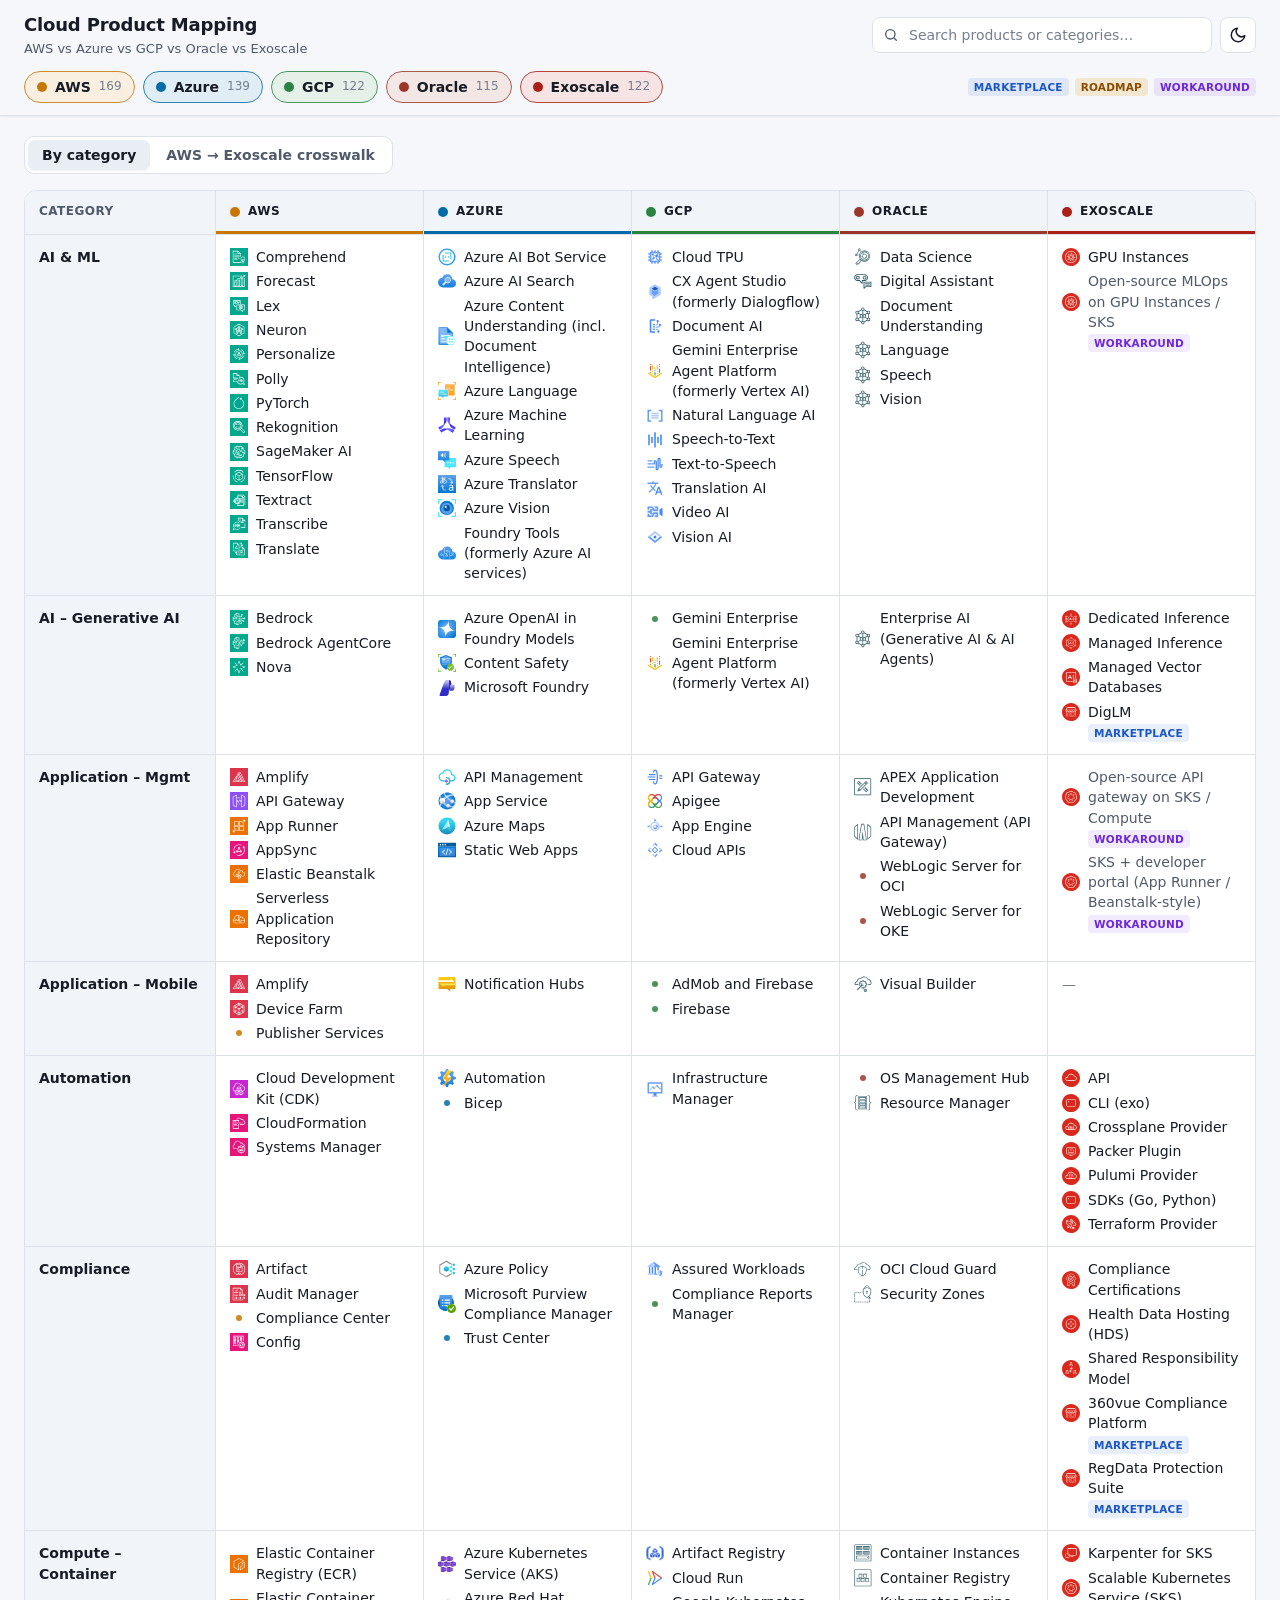
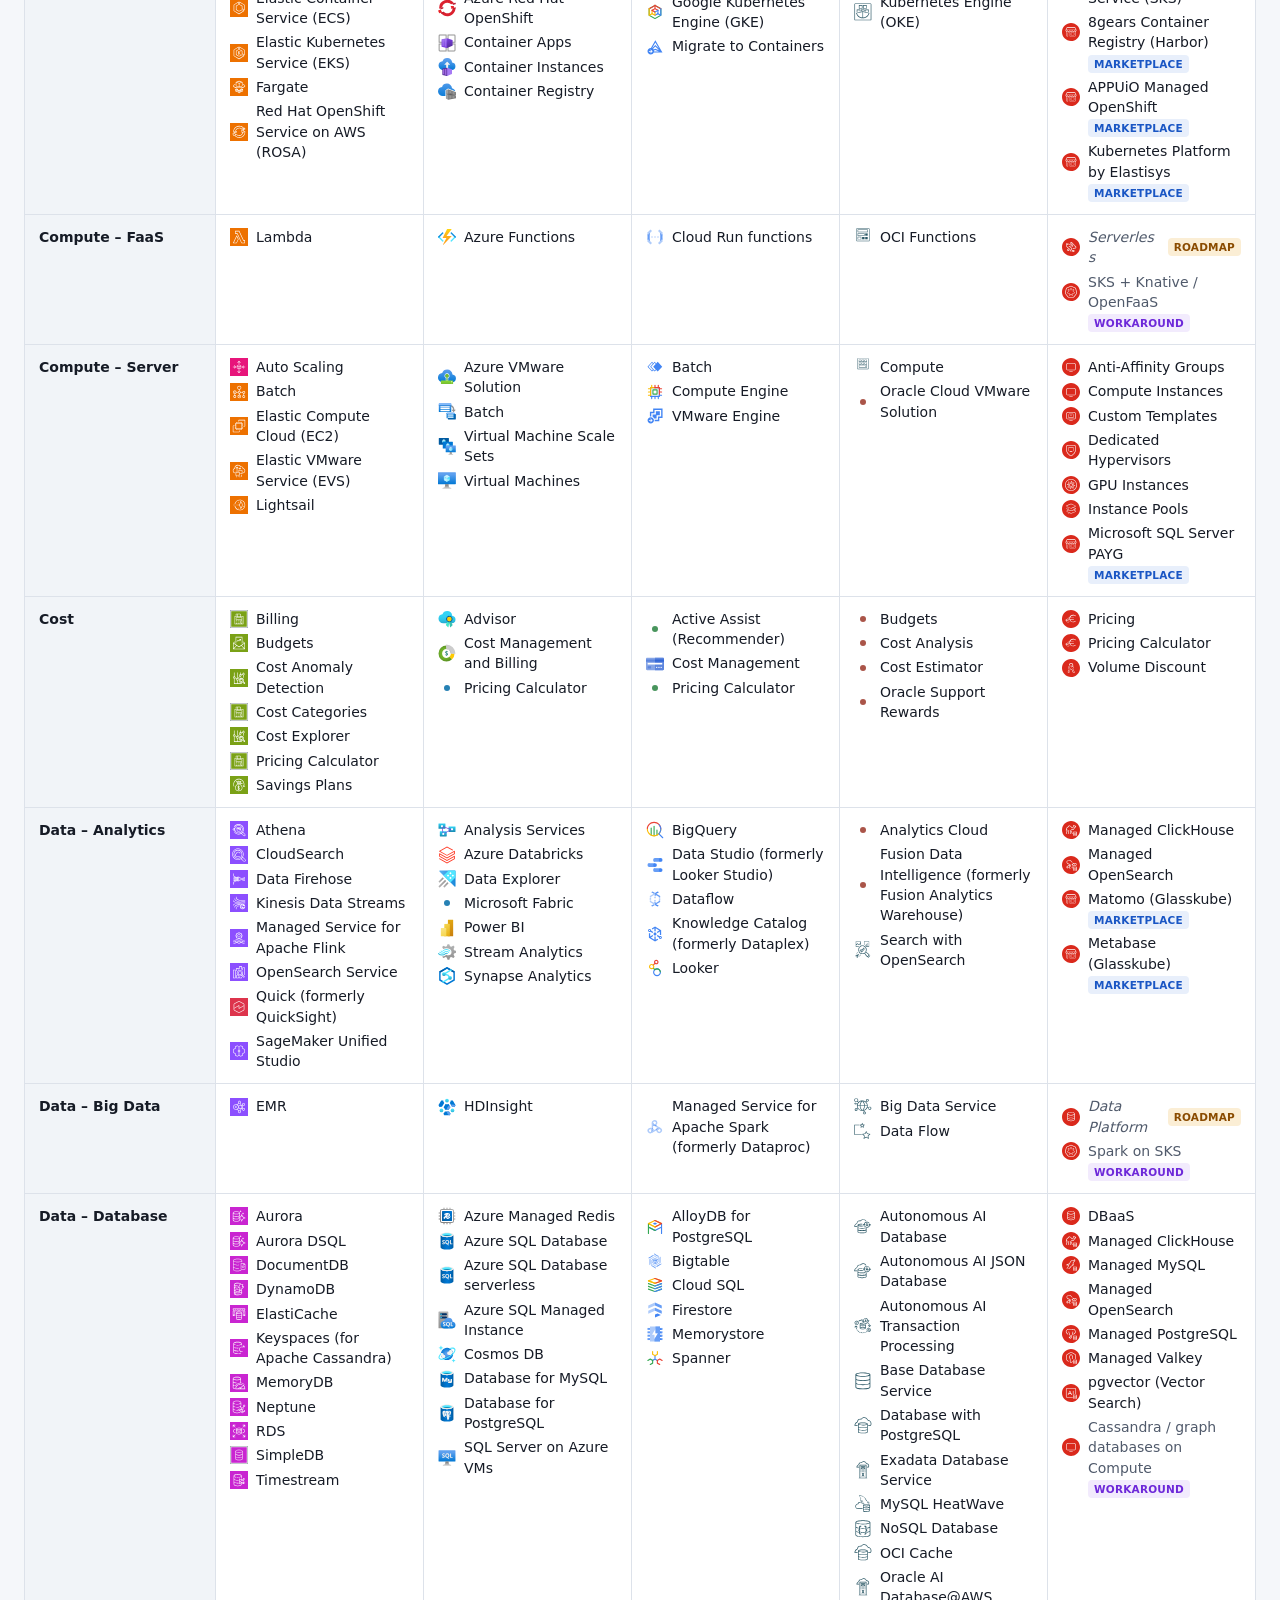
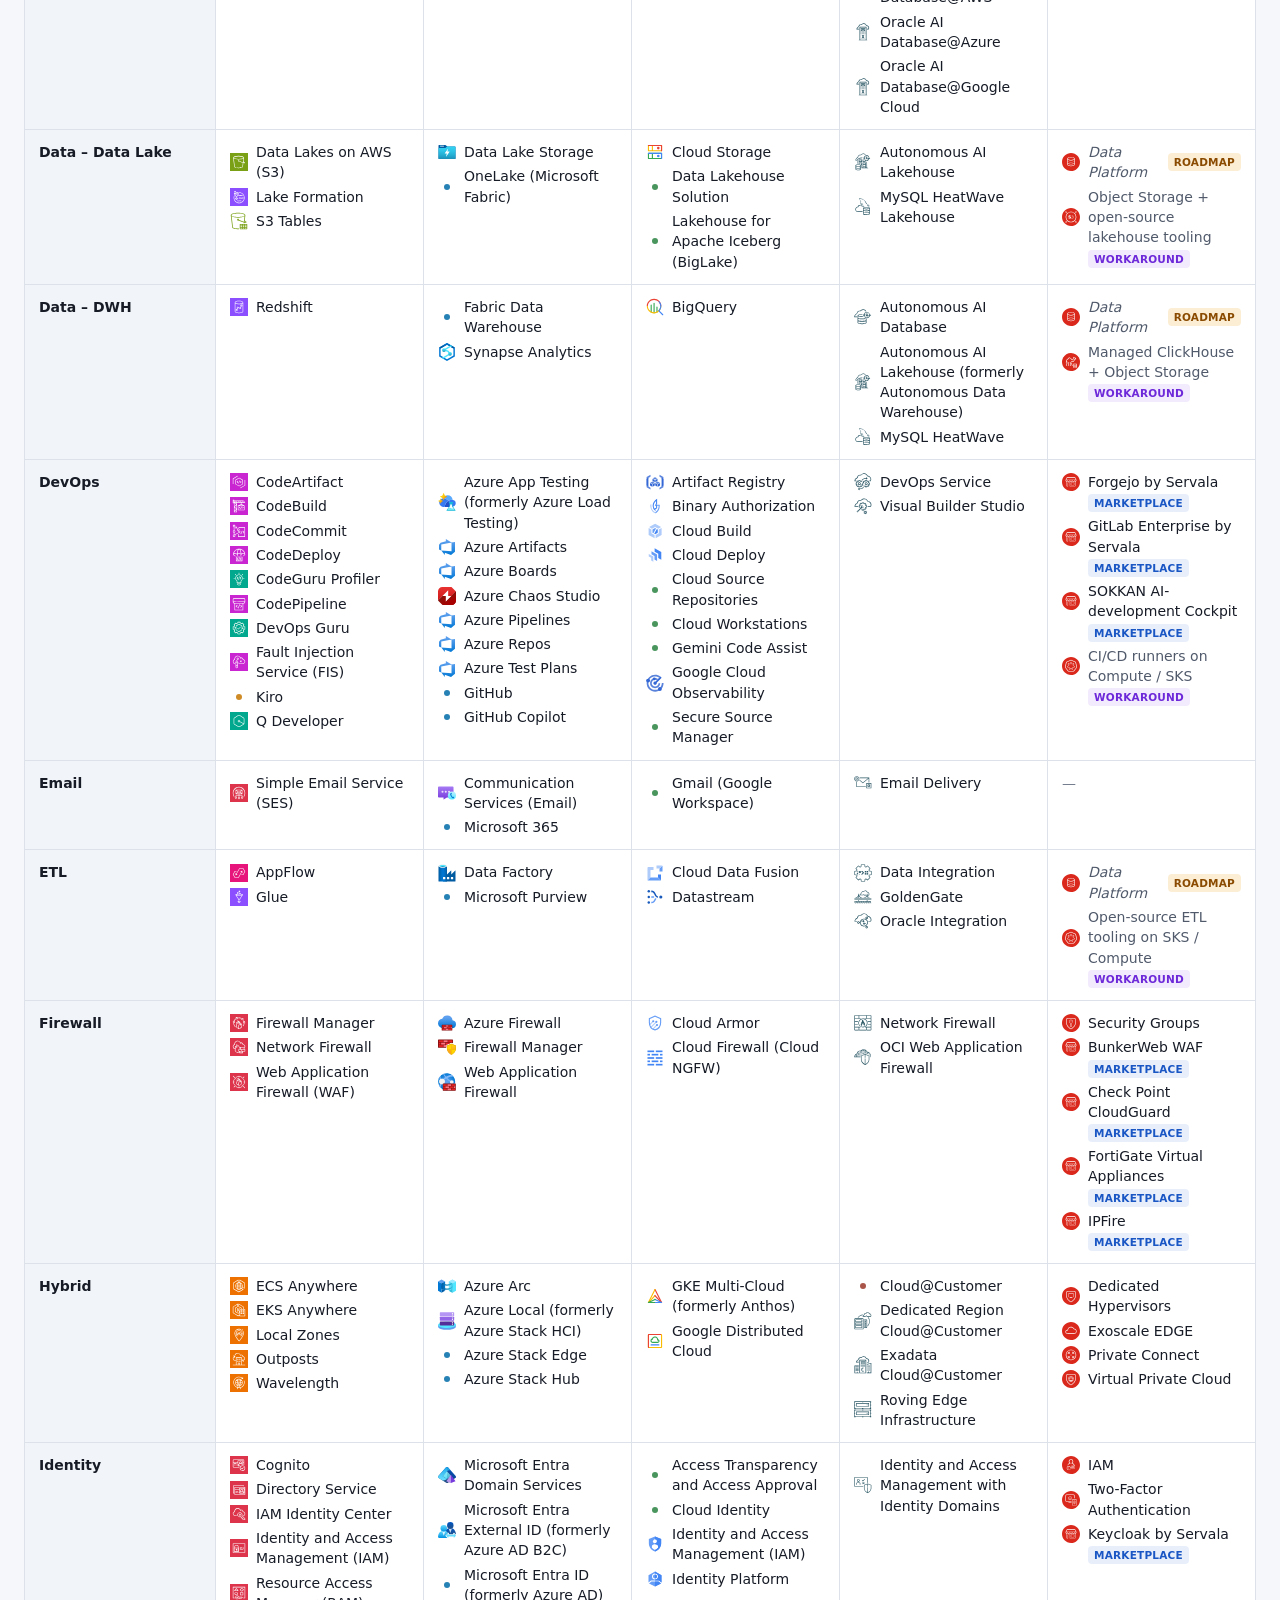
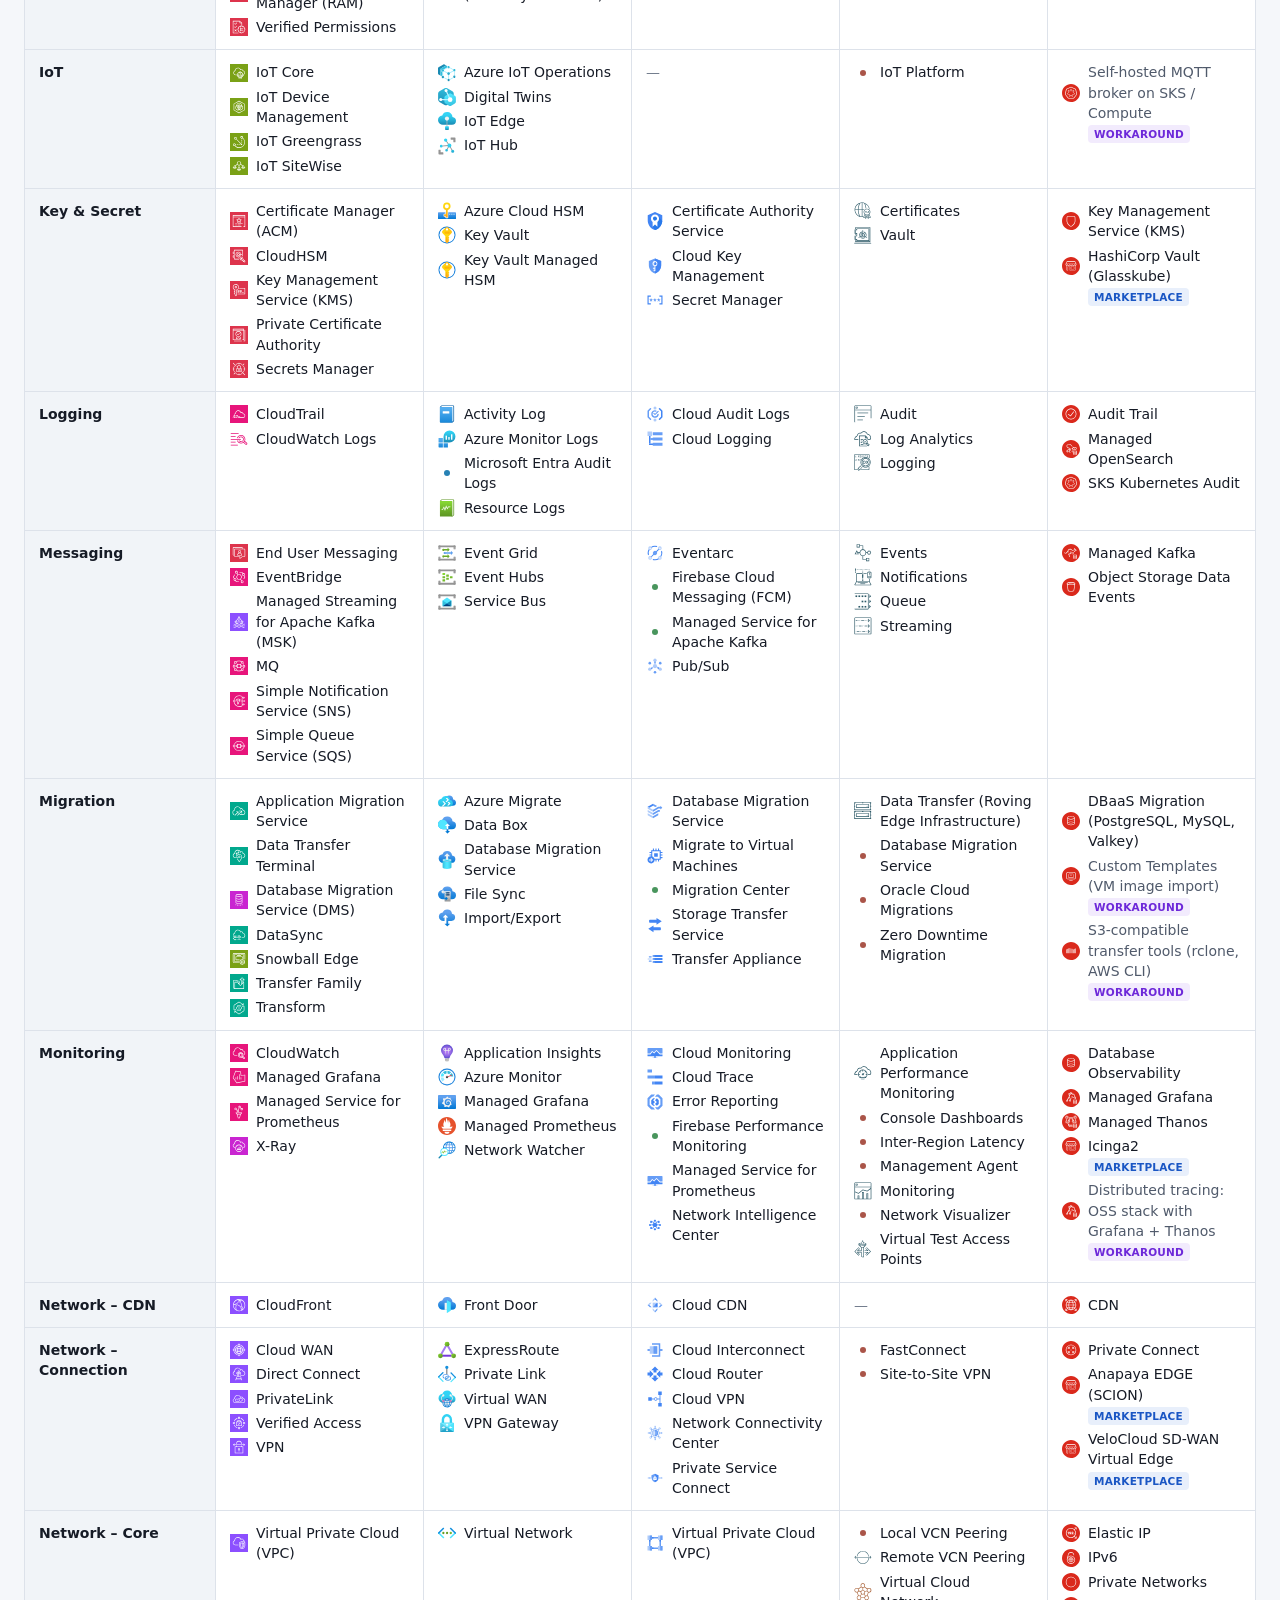
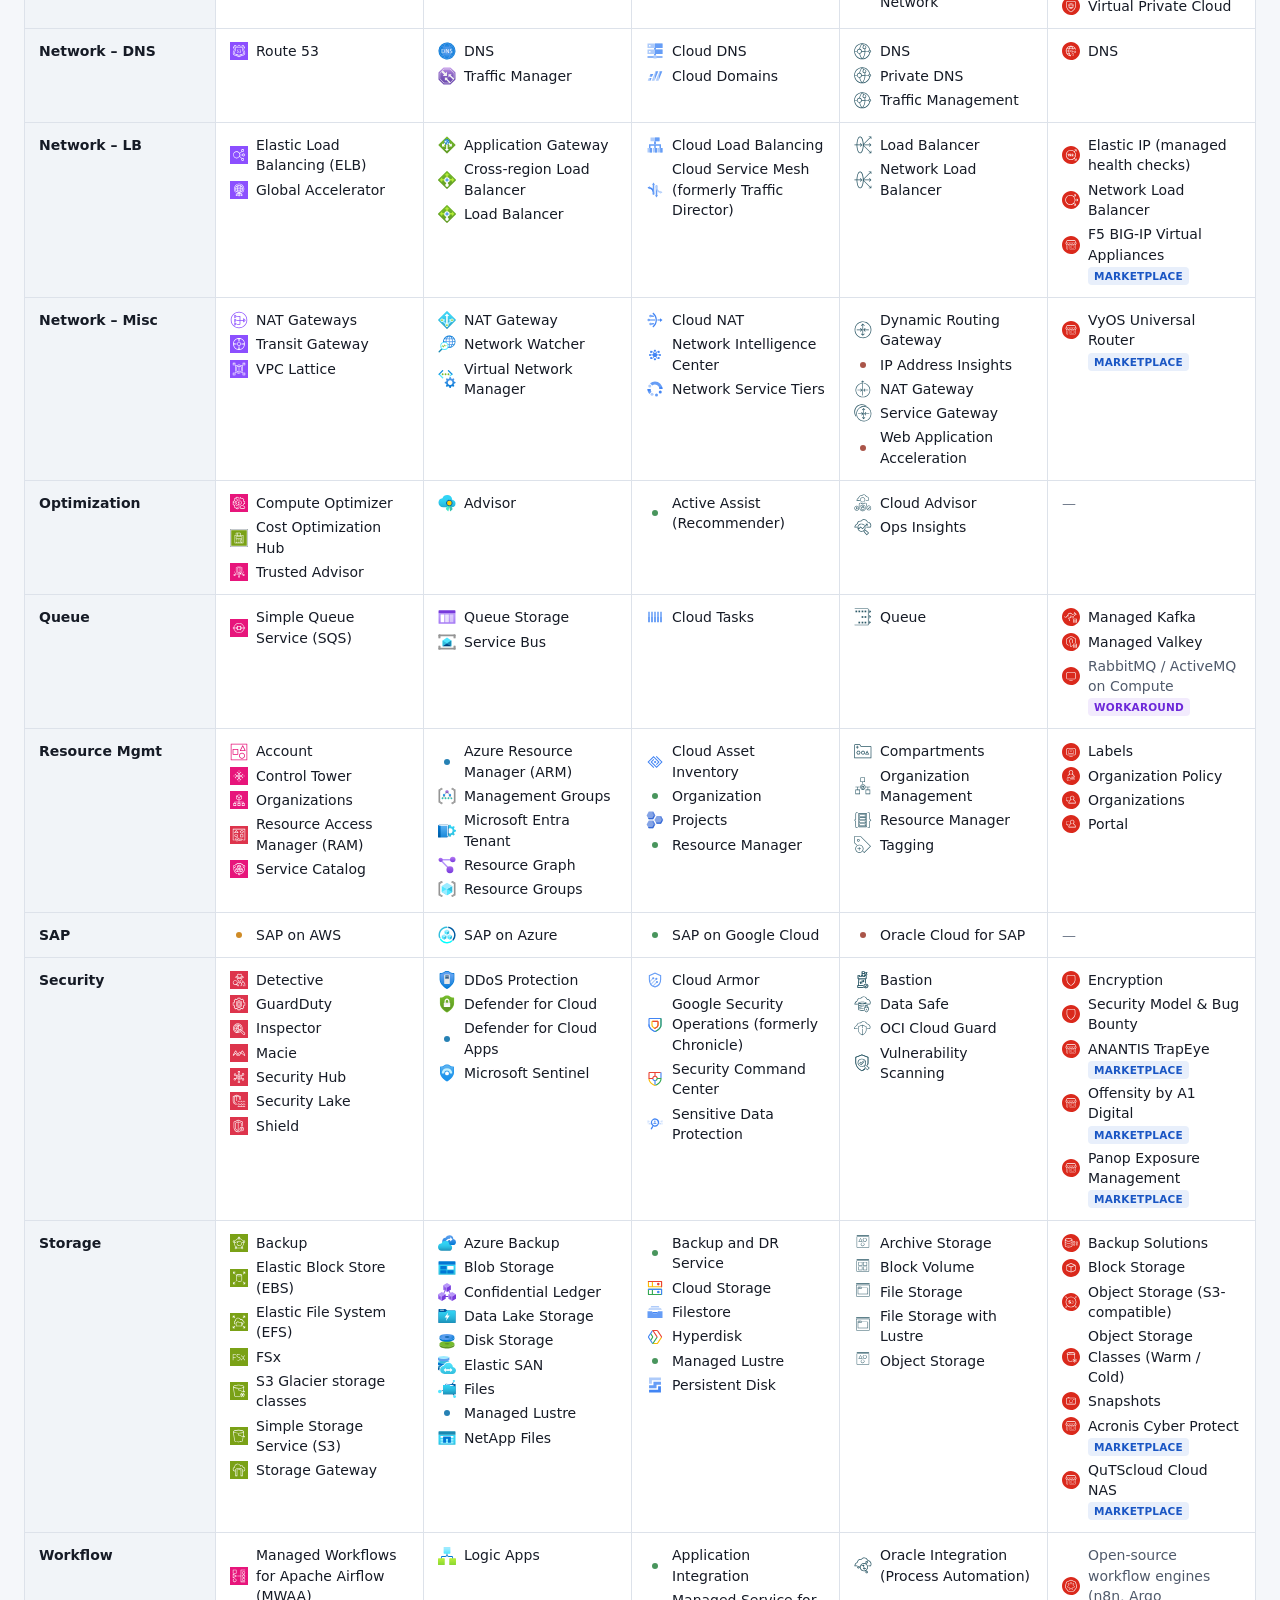
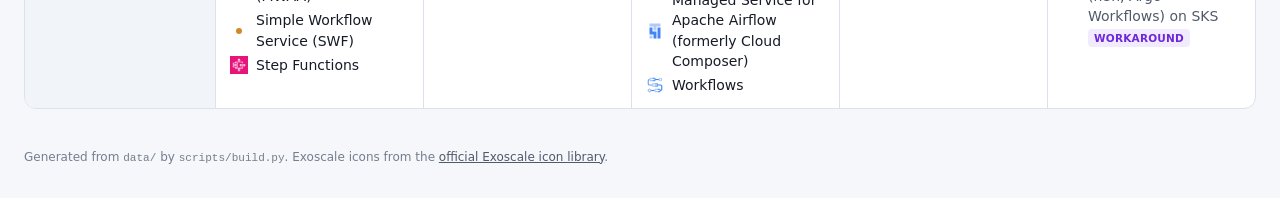
==== commit ef1ce5b2: "Add official provider icons and generated poster exports - Assign official architecture icons to AWS" ====
--- a/docs/index.html
+++ b/docs/index.html
@@ -443,7 +443,7 @@
   height: 18px;
   flex: none;
 }
-.product__icon svg { width: 18px; height: 18px; display: block; }
+.product__icon img { width: 18px; height: 18px; display: block; object-fit: contain; }
 .product__icon--dot::before {
   content: "";
   width: 6px;
@@ -582,7 +582,7 @@
 </footer>
 
 <script>
-window.CPM_DATA = {"providers":[{"id":"aws","name":"AWS","fullName":"Amazon Web Services","enabled":true,"homepage":"https://aws.amazon.com/","color":"#FF9900"},{"id":"azure","name":"Azure","fullName":"Microsoft Azure","enabled":true,"homepage":"https://azure.microsoft.com/","color":"#0089D6"},{"id":"gcp","name":"GCP","fullName":"Google Cloud Platform","enabled":true,"homepage":"https://cloud.google.com/","color":"#34A853"},{"id":"oracle","name":"Oracle","fullName":"Oracle Cloud Infrastructure","enabled":true,"homepage":"https://www.oracle.com/cloud/","color":"#C74634"},{"id":"exoscale","name":"Exoscale","fullName":"Exoscale","enabled":true,"homepage":"https://www.exoscale.com/","color":"#DA291C","iconBase":"icons/exoscale/"}],"categories":[{"id":"ai-ml","name":"AI & ML"},{"id":"ai-genai","name":"AI – Generative AI"},{"id":"application-mgmt","name":"Application – Mgmt"},{"id":"application-mobile","name":"Application – Mobile"},{"id":"automation","name":"Automation"},{"id":"compliance","name":"Compliance"},{"id":"compute-container","name":"Compute – Container"},{"id":"compute-faas","name":"Compute – FaaS"},{"id":"compute-server","name":"Compute – Server"},{"id":"cost","name":"Cost"},{"id":"data-analytics","name":"Data – Analytics"},{"id":"data-big-data","name":"Data – Big Data"},{"id":"data-database","name":"Data – Database"},{"id":"data-data-lake","name":"Data – Data Lake"},{"id":"data-dwh","name":"Data – DWH"},{"id":"devops","name":"DevOps"},{"id":"email","name":"Email"},{"id":"etl","name":"ETL"},{"id":"firewall","name":"Firewall"},{"id":"hybrid","name":"Hybrid"},{"id":"identity","name":"Identity"},{"id":"iot","name":"IoT"},{"id":"key-secret","name":"Key & Secret"},{"id":"logging","name":"Logging"},{"id":"messaging","name":"Messaging"},{"id":"migration","name":"Migration"},{"id":"monitoring","name":"Monitoring"},{"id":"network-cdn","name":"Network – CDN"},{"id":"network-connection","name":"Network – Connection"},{"id":"network-core","name":"Network – Core"},{"id":"network-dns","name":"Network – DNS"},{"id":"network-lb","name":"Network – LB"},{"id":"network-misc","name":"Network – Misc"},{"id":"optimization","name":"Optimization"},{"id":"queue","name":"Queue"},{"id":"resource-mgmt","name":"Resource Mgmt"},{"id":"sap","name":"SAP"},{"id":"security","name":"Security"},{"id":"storage","name":"Storage"},{"id":"workflow","name":"Workflow"}],"mapping":{"aws":{"ai-ml":[{"name":"Comprehend","url":"https://aws.amazon.com/comprehend/"},{"name":"Forecast","url":"https://aws.amazon.com/forecast/"},{"name":"Lex","url":"https://aws.amazon.com/lex/"},{"name":"Neuron","url":"https://aws.amazon.com/ai/machine-learning/neuron/"},{"name":"Personalize","url":"https://aws.amazon.com/personalize/"},{"name":"Polly","url":"https://aws.amazon.com/polly/"},{"name":"PyTorch","url":"https://aws.amazon.com/pytorch/"},{"name":"Rekognition","url":"https://aws.amazon.com/rekognition/"},{"name":"SageMaker AI","url":"https://aws.amazon.com/sagemaker/ai/"},{"name":"TensorFlow","url":"https://aws.amazon.com/tensorflow/"},{"name":"Textract","url":"https://aws.amazon.com/textract/"},{"name":"Transcribe","url":"https://aws.amazon.com/transcribe/"},{"name":"Translate","url":"https://aws.amazon.com/translate/"}],"ai-genai":[{"name":"Bedrock","url":"https://aws.amazon.com/bedrock/"},{"name":"Bedrock AgentCore","url":"https://aws.amazon.com/bedrock/agentcore/"},{"name":"Nova","url":"https://aws.amazon.com/nova/"}],"application-mgmt":[{"name":"Amplify","url":"https://aws.amazon.com/amplify/"},{"name":"API Gateway","url":"https://aws.amazon.com/api-gateway/"},{"name":"App Runner","url":"https://aws.amazon.com/apprunner/"},{"name":"AppSync","url":"https://aws.amazon.com/appsync/"},{"name":"Elastic Beanstalk","url":"https://aws.amazon.com/elasticbeanstalk/"},{"name":"Serverless Application Repository","url":"https://aws.amazon.com/serverless/serverlessrepo/"}],"application-mobile":[{"name":"Amplify","url":"https://aws.amazon.com/amplify/"},{"name":"Device Farm","url":"https://aws.amazon.com/device-farm/"},{"name":"Publisher Services","url":"https://aps.amazon.com/aps/services/mobile-app-developers/"}],"automation":[{"name":"Cloud Development Kit (CDK)","url":"https://aws.amazon.com/cdk/"},{"name":"CloudFormation","url":"https://aws.amazon.com/cloudformation/"},{"name":"Systems Manager","url":"https://aws.amazon.com/systems-manager/"}],"compliance":[{"name":"Artifact","url":"https://aws.amazon.com/artifact/"},{"name":"Audit Manager","url":"https://aws.amazon.com/audit-manager/"},{"name":"Compliance Center","url":"https://aws.amazon.com/financial-services/security-compliance/compliance-center/"},{"name":"Config","url":"https://aws.amazon.com/config/"}],"compute-container":[{"name":"Elastic Container Registry (ECR)","url":"https://aws.amazon.com/ecr/"},{"name":"Elastic Container Service (ECS)","url":"https://aws.amazon.com/ecs/"},{"name":"Elastic Kubernetes Service (EKS)","url":"https://aws.amazon.com/eks/"},{"name":"Fargate","url":"https://aws.amazon.com/fargate/"},{"name":"Red Hat OpenShift Service on AWS (ROSA)","url":"https://aws.amazon.com/rosa/"}],"compute-faas":[{"name":"Lambda","url":"https://aws.amazon.com/lambda/"}],"compute-server":[{"name":"Auto Scaling","url":"https://aws.amazon.com/autoscaling/"},{"name":"Batch","url":"https://aws.amazon.com/batch/"},{"name":"Elastic Compute Cloud (EC2)","url":"https://aws.amazon.com/ec2/"},{"name":"Elastic VMware Service (EVS)","url":"https://aws.amazon.com/evs/"},{"name":"Lightsail","url":"https://aws.amazon.com/lightsail/"}],"cost":[{"name":"Billing","url":"https://aws.amazon.com/aws-cost-management/aws-billing/"},{"name":"Budgets","url":"https://aws.amazon.com/aws-cost-management/aws-budgets/"},{"name":"Cost Anomaly Detection","url":"https://aws.amazon.com/aws-cost-management/aws-cost-anomaly-detection/"},{"name":"Cost Categories","url":"https://aws.amazon.com/aws-cost-management/aws-cost-categories/"},{"name":"Cost Explorer","url":"https://aws.amazon.com/aws-cost-management/aws-cost-explorer/"},{"name":"Pricing Calculator","url":"https://calculator.aws/#/"},{"name":"Savings Plans","url":"https://aws.amazon.com/savingsplans/"}],"data-analytics":[{"name":"Athena","url":"https://aws.amazon.com/athena/"},{"name":"CloudSearch","url":"https://aws.amazon.com/cloudsearch/"},{"name":"Data Firehose","url":"https://aws.amazon.com/firehose/"},{"name":"Kinesis Data Streams","url":"https://aws.amazon.com/kinesis/data-streams/"},{"name":"Managed Service for Apache Flink","url":"https://aws.amazon.com/managed-service-apache-flink/"},{"name":"OpenSearch Service","url":"https://aws.amazon.com/opensearch-service/"},{"name":"Quick (formerly QuickSight)","url":"https://aws.amazon.com/quick/"},{"name":"SageMaker Unified Studio","url":"https://aws.amazon.com/sagemaker/unified-studio/"}],"data-big-data":[{"name":"EMR","url":"https://aws.amazon.com/emr/"}],"data-database":[{"name":"Aurora","url":"https://aws.amazon.com/rds/aurora/"},{"name":"Aurora DSQL","url":"https://aws.amazon.com/rds/aurora/dsql/"},{"name":"DocumentDB","url":"https://aws.amazon.com/documentdb/"},{"name":"DynamoDB","url":"https://aws.amazon.com/dynamodb/"},{"name":"ElastiCache","url":"https://aws.amazon.com/elasticache/"},{"name":"Keyspaces (for Apache Cassandra)","url":"https://aws.amazon.com/keyspaces/"},{"name":"MemoryDB","url":"https://aws.amazon.com/memorydb/"},{"name":"Neptune","url":"https://aws.amazon.com/neptune/"},{"name":"RDS","url":"https://aws.amazon.com/rds/"},{"name":"SimpleDB","url":"https://aws.amazon.com/simpledb/"},{"name":"Timestream","url":"https://aws.amazon.com/timestream/"}],"data-data-lake":[{"name":"Data Lakes on AWS (S3)","url":"https://aws.amazon.com/big-data/datalakes-and-analytics/datalakes/"},{"name":"Lake Formation","url":"https://aws.amazon.com/lake-formation/"},{"name":"S3 Tables","url":"https://aws.amazon.com/s3/features/tables/"}],"data-dwh":[{"name":"Redshift","url":"https://aws.amazon.com/redshift/"}],"devops":[{"name":"CodeArtifact","url":"https://aws.amazon.com/codeartifact/"},{"name":"CodeBuild","url":"https://aws.amazon.com/codebuild/"},{"name":"CodeCommit","url":"https://aws.amazon.com/codecommit/"},{"name":"CodeDeploy","url":"https://aws.amazon.com/codedeploy/"},{"name":"CodeGuru Profiler","url":"https://aws.amazon.com/codeguru/profiler/"},{"name":"CodePipeline","url":"https://aws.amazon.com/codepipeline/"},{"name":"DevOps Guru","url":"https://aws.amazon.com/devops-guru/"},{"name":"Fault Injection Service (FIS)","url":"https://aws.amazon.com/fis/"},{"name":"Kiro","url":"https://kiro.dev/"},{"name":"Q Developer","url":"https://aws.amazon.com/q/developer/"}],"email":[{"name":"Simple Email Service (SES)","url":"https://aws.amazon.com/ses/"}],"etl":[{"name":"AppFlow","url":"https://aws.amazon.com/appflow/"},{"name":"Glue","url":"https://aws.amazon.com/glue/"}],"firewall":[{"name":"Firewall Manager","url":"https://aws.amazon.com/firewall-manager/"},{"name":"Network Firewall","url":"https://aws.amazon.com/network-firewall/"},{"name":"Web Application Firewall (WAF)","url":"https://aws.amazon.com/waf/"}],"hybrid":[{"name":"ECS Anywhere","url":"https://aws.amazon.com/ecs/anywhere/"},{"name":"EKS Anywhere","url":"https://aws.amazon.com/eks/eks-anywhere/"},{"name":"Local Zones","url":"https://aws.amazon.com/about-aws/global-infrastructure/localzones/"},{"name":"Outposts","url":"https://aws.amazon.com/outposts/"},{"name":"Wavelength","url":"https://aws.amazon.com/wavelength/"}],"identity":[{"name":"Cognito","url":"https://aws.amazon.com/cognito/"},{"name":"Directory Service","url":"https://aws.amazon.com/directoryservice/"},{"name":"IAM Identity Center","url":"https://aws.amazon.com/iam/identity-center/"},{"name":"Identity and Access Management (IAM)","url":"https://aws.amazon.com/iam/"},{"name":"Resource Access Manager (RAM)","url":"https://aws.amazon.com/ram/"},{"name":"Verified Permissions","url":"https://aws.amazon.com/verified-permissions/"}],"iot":[{"name":"IoT Core","url":"https://aws.amazon.com/iot-core/"},{"name":"IoT Device Management","url":"https://aws.amazon.com/iot-device-management/"},{"name":"IoT Greengrass","url":"https://aws.amazon.com/greengrass/"},{"name":"IoT SiteWise","url":"https://aws.amazon.com/iot-sitewise/"}],"key-secret":[{"name":"Certificate Manager (ACM)","url":"https://aws.amazon.com/certificate-manager/"},{"name":"CloudHSM","url":"https://aws.amazon.com/cloudhsm/"},{"name":"Key Management Service (KMS)","url":"https://aws.amazon.com/kms/"},{"name":"Private Certificate Authority","url":"https://aws.amazon.com/private-ca/"},{"name":"Secrets Manager","url":"https://aws.amazon.com/secrets-manager/"}],"logging":[{"name":"CloudTrail","url":"https://aws.amazon.com/cloudtrail/"},{"name":"CloudWatch Logs","url":"https://docs.aws.amazon.com/AmazonCloudWatch/latest/logs/WhatIsCloudWatchLogs.html"}],"messaging":[{"name":"End User Messaging","url":"https://aws.amazon.com/end-user-messaging/"},{"name":"EventBridge","url":"https://aws.amazon.com/eventbridge/"},{"name":"Managed Streaming for Apache Kafka (MSK)","url":"https://aws.amazon.com/msk/"},{"name":"MQ","url":"https://aws.amazon.com/amazon-mq/"},{"name":"Simple Notification Service (SNS)","url":"https://aws.amazon.com/sns/"},{"name":"Simple Queue Service (SQS)","url":"https://aws.amazon.com/sqs/"}],"migration":[{"name":"Application Migration Service","url":"https://aws.amazon.com/application-migration-service/"},{"name":"Data Transfer Terminal","url":"https://aws.amazon.com/data-transfer-terminal/"},{"name":"Database Migration Service (DMS)","url":"https://aws.amazon.com/dms/"},{"name":"DataSync","url":"https://aws.amazon.com/datasync/"},{"name":"Snowball Edge","url":"https://aws.amazon.com/snowball/"},{"name":"Transfer Family","url":"https://aws.amazon.com/aws-transfer-family/"},{"name":"Transform","url":"https://aws.amazon.com/transform/"}],"monitoring":[{"name":"CloudWatch","url":"https://aws.amazon.com/cloudwatch/"},{"name":"Managed Grafana","url":"https://aws.amazon.com/grafana/"},{"name":"Managed Service for Prometheus","url":"https://aws.amazon.com/prometheus/"},{"name":"X-Ray","url":"https://docs.aws.amazon.com/xray/latest/devguide/aws-xray.html"}],"network-cdn":[{"name":"CloudFront","url":"https://aws.amazon.com/cloudfront/"}],"network-connection":[{"name":"Cloud WAN","url":"https://aws.amazon.com/cloud-wan/"},{"name":"Direct Connect","url":"https://aws.amazon.com/directconnect/"},{"name":"PrivateLink","url":"https://aws.amazon.com/privatelink/"},{"name":"Verified Access","url":"https://aws.amazon.com/verified-access/"},{"name":"VPN","url":"https://aws.amazon.com/vpn/"}],"network-core":[{"name":"Virtual Private Cloud (VPC)","url":"https://aws.amazon.com/vpc/"}],"network-dns":[{"name":"Route 53","url":"https://aws.amazon.com/route53/"}],"network-lb":[{"name":"Elastic Load Balancing (ELB)","url":"https://aws.amazon.com/elasticloadbalancing/"},{"name":"Global Accelerator","url":"https://aws.amazon.com/global-accelerator/"}],"network-misc":[{"name":"NAT Gateways","url":"https://docs.aws.amazon.com/vpc/latest/userguide/vpc-nat-gateway.html"},{"name":"Transit Gateway","url":"https://aws.amazon.com/transit-gateway/"},{"name":"VPC Lattice","url":"https://aws.amazon.com/vpc/lattice/"}],"optimization":[{"name":"Compute Optimizer","url":"https://aws.amazon.com/compute-optimizer/"},{"name":"Cost Optimization Hub","url":"https://aws.amazon.com/aws-cost-management/cost-optimization-hub/"},{"name":"Trusted Advisor","url":"https://aws.amazon.com/premiumsupport/technology/trusted-advisor/"}],"queue":[{"name":"Simple Queue Service (SQS)","url":"https://aws.amazon.com/sqs/"}],"resource-mgmt":[{"name":"Account","url":"https://aws.amazon.com/account/"},{"name":"Control Tower","url":"https://aws.amazon.com/controltower/"},{"name":"Organizations","url":"https://aws.amazon.com/organizations/"},{"name":"Resource Access Manager (RAM)","url":"https://aws.amazon.com/ram/"},{"name":"Service Catalog","url":"https://aws.amazon.com/servicecatalog/"}],"sap":[{"name":"SAP on AWS","url":"https://aws.amazon.com/sap/"}],"security":[{"name":"Detective","url":"https://aws.amazon.com/detective/"},{"name":"GuardDuty","url":"https://aws.amazon.com/guardduty/"},{"name":"Inspector","url":"https://aws.amazon.com/inspector/"},{"name":"Macie","url":"https://aws.amazon.com/macie/"},{"name":"Security Hub","url":"https://aws.amazon.com/security-hub/"},{"name":"Security Lake","url":"https://aws.amazon.com/security-lake/"},{"name":"Shield","url":"https://aws.amazon.com/shield/"}],"storage":[{"name":"Backup","url":"https://aws.amazon.com/backup/"},{"name":"Elastic Block Store (EBS)","url":"https://aws.amazon.com/ebs/"},{"name":"Elastic File System (EFS)","url":"https://aws.amazon.com/efs/"},{"name":"FSx","url":"https://aws.amazon.com/fsx/"},{"name":"S3 Glacier storage classes","url":"https://aws.amazon.com/s3/storage-classes/glacier/"},{"name":"Simple Storage Service (S3)","url":"https://aws.amazon.com/s3/"},{"name":"Storage Gateway","url":"https://aws.amazon.com/storagegateway/"}],"workflow":[{"name":"Managed Workflows for Apache Airflow (MWAA)","url":"https://aws.amazon.com/managed-workflows-for-apache-airflow/"},{"name":"Simple Workflow Service (SWF)","url":"https://aws.amazon.com/swf/"},{"name":"Step Functions","url":"https://aws.amazon.com/step-functions/"}]},"azure":{"ai-ml":[{"name":"Azure AI Bot Service","url":"https://azure.microsoft.com/en-us/products/ai-services/ai-bot-service/"},{"name":"Azure AI Search","url":"https://azure.microsoft.com/en-us/products/ai-services/ai-search/"},{"name":"Azure Content Understanding (incl. Document Intelligence)","url":"https://azure.microsoft.com/en-us/products/ai-foundry/tools/content-understanding"},{"name":"Azure Language","url":"https://azure.microsoft.com/en-us/products/ai-foundry/tools/language"},{"name":"Azure Machine Learning","url":"https://azure.microsoft.com/en-us/products/machine-learning/"},{"name":"Azure Speech","url":"https://azure.microsoft.com/en-us/products/ai-foundry/tools/speech"},{"name":"Azure Translator","url":"https://azure.microsoft.com/en-us/products/ai-foundry/tools/translator"},{"name":"Azure Vision","url":"https://azure.microsoft.com/en-us/products/ai-foundry/tools/vision"},{"name":"Foundry Tools (formerly Azure AI services)","url":"https://azure.microsoft.com/en-us/products/ai-foundry/tools"}],"ai-genai":[{"name":"Azure OpenAI in Foundry Models","url":"https://azure.microsoft.com/en-us/products/ai-foundry/models/openai/"},{"name":"Content Safety","url":"https://azure.microsoft.com/en-us/products/ai-services/ai-content-safety/"},{"name":"Microsoft Foundry","url":"https://azure.microsoft.com/en-us/products/ai-foundry/"}],"application-mgmt":[{"name":"API Management","url":"https://azure.microsoft.com/en-us/products/api-management/"},{"name":"App Service","url":"https://azure.microsoft.com/en-us/products/app-service/"},{"name":"Azure Maps","url":"https://azure.microsoft.com/en-us/products/azure-maps/"},{"name":"Static Web Apps","url":"https://azure.microsoft.com/en-us/products/app-service/static/"}],"application-mobile":[{"name":"Notification Hubs","url":"https://azure.microsoft.com/en-us/products/notification-hubs/"}],"automation":[{"name":"Automation","url":"https://azure.microsoft.com/en-us/products/automation/"},{"name":"Bicep","url":"https://learn.microsoft.com/en-us/azure/azure-resource-manager/bicep/overview"}],"compliance":[{"name":"Azure Policy","url":"https://azure.microsoft.com/en-us/products/azure-policy/"},{"name":"Microsoft Purview Compliance Manager","url":"https://learn.microsoft.com/en-us/purview/compliance-manager"},{"name":"Trust Center","url":"https://www.microsoft.com/en-us/trust-center"}],"compute-container":[{"name":"Azure Kubernetes Service (AKS)","url":"https://azure.microsoft.com/en-us/products/kubernetes-service/"},{"name":"Azure Red Hat OpenShift","url":"https://azure.microsoft.com/en-us/products/openshift/"},{"name":"Container Apps","url":"https://azure.microsoft.com/en-us/products/container-apps/"},{"name":"Container Instances","url":"https://azure.microsoft.com/en-us/products/container-instances/"},{"name":"Container Registry","url":"https://azure.microsoft.com/en-us/products/container-registry/"}],"compute-faas":[{"name":"Azure Functions","url":"https://azure.microsoft.com/en-us/products/functions/"}],"compute-server":[{"name":"Azure VMware Solution","url":"https://azure.microsoft.com/en-us/products/azure-vmware/"},{"name":"Batch","url":"https://azure.microsoft.com/en-us/products/batch/"},{"name":"Virtual Machine Scale Sets","url":"https://azure.microsoft.com/en-us/products/virtual-machine-scale-sets/"},{"name":"Virtual Machines","url":"https://azure.microsoft.com/en-us/products/virtual-machines/"}],"cost":[{"name":"Advisor","url":"https://azure.microsoft.com/en-us/products/advisor/"},{"name":"Cost Management and Billing","url":"https://azure.microsoft.com/en-us/products/cost-management/"},{"name":"Pricing Calculator","url":"https://azure.microsoft.com/en-us/pricing/calculator/"}],"data-analytics":[{"name":"Analysis Services","url":"https://azure.microsoft.com/en-us/products/analysis-services/"},{"name":"Azure Databricks","url":"https://azure.microsoft.com/en-us/products/databricks/"},{"name":"Data Explorer","url":"https://azure.microsoft.com/en-us/products/data-explorer/"},{"name":"Microsoft Fabric","url":"https://www.microsoft.com/en-us/microsoft-fabric"},{"name":"Power BI","url":"https://www.microsoft.com/en-us/power-platform/products/power-bi"},{"name":"Stream Analytics","url":"https://azure.microsoft.com/en-us/products/stream-analytics/"},{"name":"Synapse Analytics","url":"https://azure.microsoft.com/en-us/products/synapse-analytics/"}],"data-big-data":[{"name":"HDInsight","url":"https://azure.microsoft.com/en-us/products/hdinsight/"}],"data-database":[{"name":"Azure Managed Redis","url":"https://azure.microsoft.com/en-us/products/managed-redis/"},{"name":"Azure SQL Database","url":"https://azure.microsoft.com/en-us/products/azure-sql/database/"},{"name":"Azure SQL Database serverless","url":"https://learn.microsoft.com/en-us/azure/azure-sql/database/serverless-tier-overview"},{"name":"Azure SQL Managed Instance","url":"https://azure.microsoft.com/en-us/products/azure-sql/managed-instance/"},{"name":"Cosmos DB","url":"https://azure.microsoft.com/en-us/products/cosmos-db/"},{"name":"Database for MySQL","url":"https://azure.microsoft.com/en-us/products/mysql/"},{"name":"Database for PostgreSQL","url":"https://azure.microsoft.com/en-us/products/postgresql/"},{"name":"SQL Server on Azure VMs","url":"https://azure.microsoft.com/en-us/products/virtual-machines/sql-server/"}],"data-data-lake":[{"name":"Data Lake Storage","url":"https://azure.microsoft.com/en-us/products/storage/data-lake-storage/"},{"name":"OneLake (Microsoft Fabric)","url":"https://learn.microsoft.com/en-us/fabric/onelake/onelake-overview"}],"data-dwh":[{"name":"Fabric Data Warehouse","url":"https://learn.microsoft.com/en-us/fabric/data-warehouse/data-warehousing"},{"name":"Synapse Analytics","url":"https://azure.microsoft.com/en-us/products/synapse-analytics/"}],"devops":[{"name":"Azure App Testing (formerly Azure Load Testing)","url":"https://azure.microsoft.com/en-us/products/app-testing/"},{"name":"Azure Artifacts","url":"https://azure.microsoft.com/en-us/products/devops/artifacts/"},{"name":"Azure Boards","url":"https://azure.microsoft.com/en-us/products/devops/boards/"},{"name":"Azure Chaos Studio","url":"https://azure.microsoft.com/en-us/products/chaos-studio/"},{"name":"Azure Pipelines","url":"https://azure.microsoft.com/en-us/products/devops/pipelines/"},{"name":"Azure Repos","url":"https://azure.microsoft.com/en-us/products/devops/repos/"},{"name":"Azure Test Plans","url":"https://azure.microsoft.com/en-us/products/devops/test-plans/"},{"name":"GitHub","url":"https://github.com/"},{"name":"GitHub Copilot","url":"https://github.com/features/copilot"}],"email":[{"name":"Communication Services (Email)","url":"https://azure.microsoft.com/en-us/products/communication-services/"},{"name":"Microsoft 365","url":"https://www.microsoft.com/en-us/microsoft-365"}],"etl":[{"name":"Data Factory","url":"https://azure.microsoft.com/en-us/products/data-factory/"},{"name":"Microsoft Purview","url":"https://www.microsoft.com/en-us/security/business/microsoft-purview"}],"firewall":[{"name":"Azure Firewall","url":"https://azure.microsoft.com/en-us/products/azure-firewall/"},{"name":"Firewall Manager","url":"https://azure.microsoft.com/en-us/products/firewall-manager/"},{"name":"Web Application Firewall","url":"https://azure.microsoft.com/en-us/products/web-application-firewall/"}],"hybrid":[{"name":"Azure Arc","url":"https://azure.microsoft.com/en-us/products/azure-arc/"},{"name":"Azure Local (formerly Azure Stack HCI)","url":"https://azure.microsoft.com/en-us/products/local/"},{"name":"Azure Stack Edge","url":"https://azure.microsoft.com/en-us/products/azure-stack/edge/"},{"name":"Azure Stack Hub","url":"https://azure.microsoft.com/en-us/products/azure-stack/hub/"}],"identity":[{"name":"Microsoft Entra Domain Services","url":"https://learn.microsoft.com/en-us/entra/identity/domain-services/overview"},{"name":"Microsoft Entra External ID (formerly Azure AD B2C)","url":"https://www.microsoft.com/en-us/security/business/identity-access/microsoft-entra-external-id"},{"name":"Microsoft Entra ID (formerly Azure AD)","url":"https://www.microsoft.com/en-us/security/business/identity-access/microsoft-entra-id"}],"iot":[{"name":"Azure IoT Operations","url":"https://azure.microsoft.com/en-us/products/iot-operations/"},{"name":"Digital Twins","url":"https://azure.microsoft.com/en-us/products/digital-twins/"},{"name":"IoT Edge","url":"https://azure.microsoft.com/en-us/products/iot-edge/"},{"name":"IoT Hub","url":"https://azure.microsoft.com/en-us/products/iot-hub/"}],"key-secret":[{"name":"Azure Cloud HSM","url":"https://learn.microsoft.com/en-us/azure/cloud-hsm/overview"},{"name":"Key Vault","url":"https://azure.microsoft.com/en-us/products/key-vault/"},{"name":"Key Vault Managed HSM","url":"https://learn.microsoft.com/en-us/azure/key-vault/managed-hsm/overview"}],"logging":[{"name":"Activity Log","url":"https://learn.microsoft.com/en-us/azure/azure-monitor/platform/activity-log"},{"name":"Azure Monitor Logs","url":"https://learn.microsoft.com/en-us/azure/azure-monitor/logs/data-platform-logs"},{"name":"Microsoft Entra Audit Logs","url":"https://learn.microsoft.com/en-us/entra/identity/monitoring-health/concept-audit-logs"},{"name":"Resource Logs","url":"https://learn.microsoft.com/en-us/azure/azure-monitor/platform/resource-logs"}],"messaging":[{"name":"Event Grid","url":"https://azure.microsoft.com/en-us/products/event-grid/"},{"name":"Event Hubs","url":"https://azure.microsoft.com/en-us/products/event-hubs/"},{"name":"Service Bus","url":"https://azure.microsoft.com/en-us/products/service-bus/"}],"migration":[{"name":"Azure Migrate","url":"https://azure.microsoft.com/en-us/products/azure-migrate/"},{"name":"Data Box","url":"https://azure.microsoft.com/en-us/products/databox/"},{"name":"Database Migration Service","url":"https://azure.microsoft.com/en-us/products/database-migration/"},{"name":"File Sync","url":"https://learn.microsoft.com/en-us/azure/storage/file-sync/file-sync-introduction"},{"name":"Import/Export","url":"https://learn.microsoft.com/en-us/azure/import-export/storage-import-export-service"}],"monitoring":[{"name":"Application Insights","url":"https://learn.microsoft.com/en-us/azure/azure-monitor/app/app-insights-overview"},{"name":"Azure Monitor","url":"https://azure.microsoft.com/en-us/products/monitor/"},{"name":"Managed Grafana","url":"https://azure.microsoft.com/en-us/products/managed-grafana/"},{"name":"Managed Prometheus","url":"https://learn.microsoft.com/en-us/azure/azure-monitor/metrics/prometheus-metrics-overview"},{"name":"Network Watcher","url":"https://azure.microsoft.com/en-us/products/network-watcher/"}],"network-cdn":[{"name":"Front Door","url":"https://azure.microsoft.com/en-us/products/frontdoor/"}],"network-connection":[{"name":"ExpressRoute","url":"https://azure.microsoft.com/en-us/products/expressroute/"},{"name":"Private Link","url":"https://azure.microsoft.com/en-us/products/private-link/"},{"name":"Virtual WAN","url":"https://azure.microsoft.com/en-us/products/virtual-wan/"},{"name":"VPN Gateway","url":"https://azure.microsoft.com/en-us/products/vpn-gateway/"}],"network-core":[{"name":"Virtual Network","url":"https://azure.microsoft.com/en-us/products/virtual-network/"}],"network-dns":[{"name":"DNS","url":"https://azure.microsoft.com/en-us/products/dns/"},{"name":"Traffic Manager","url":"https://azure.microsoft.com/en-us/products/traffic-manager/"}],"network-lb":[{"name":"Application Gateway","url":"https://azure.microsoft.com/en-us/products/application-gateway/"},{"name":"Cross-region Load Balancer","url":"https://learn.microsoft.com/en-us/azure/load-balancer/cross-region-overview"},{"name":"Load Balancer","url":"https://azure.microsoft.com/en-us/products/load-balancer/"}],"network-misc":[{"name":"NAT Gateway","url":"https://learn.microsoft.com/en-us/azure/nat-gateway/nat-overview"},{"name":"Network Watcher","url":"https://azure.microsoft.com/en-us/products/network-watcher/"},{"name":"Virtual Network Manager","url":"https://azure.microsoft.com/en-us/products/virtual-network-manager/"}],"optimization":[{"name":"Advisor","url":"https://azure.microsoft.com/en-us/products/advisor/"}],"queue":[{"name":"Queue Storage","url":"https://azure.microsoft.com/en-us/products/storage/queues/"},{"name":"Service Bus","url":"https://azure.microsoft.com/en-us/products/service-bus/"}],"resource-mgmt":[{"name":"Azure Resource Manager (ARM)","url":"https://learn.microsoft.com/en-us/azure/azure-resource-manager/management/overview"},{"name":"Management Groups","url":"https://learn.microsoft.com/en-us/azure/governance/management-groups/overview"},{"name":"Microsoft Entra Tenant","url":"https://learn.microsoft.com/en-us/entra/fundamentals/create-new-tenant"},{"name":"Resource Graph","url":"https://learn.microsoft.com/en-us/azure/governance/resource-graph/overview"},{"name":"Resource Groups","url":"https://learn.microsoft.com/en-us/azure/azure-resource-manager/management/manage-resource-groups-portal"}],"sap":[{"name":"SAP on Azure","url":"https://azure.microsoft.com/en-us/solutions/sap/"}],"security":[{"name":"DDoS Protection","url":"https://azure.microsoft.com/en-us/products/ddos-protection/"},{"name":"Defender for Cloud","url":"https://www.microsoft.com/en-us/security/business/cloud-security/microsoft-defender-cloud"},{"name":"Defender for Cloud Apps","url":"https://www.microsoft.com/en-us/security/business/siem-and-xdr/microsoft-defender-cloud-apps"},{"name":"Microsoft Sentinel","url":"https://www.microsoft.com/en-us/security/business/siem-and-xdr/microsoft-sentinel-siem"}],"storage":[{"name":"Azure Backup","url":"https://azure.microsoft.com/en-us/products/backup/"},{"name":"Blob Storage","url":"https://azure.microsoft.com/en-us/products/storage/blobs/"},{"name":"Confidential Ledger","url":"https://azure.microsoft.com/en-us/products/azure-confidential-ledger/"},{"name":"Data Lake Storage","url":"https://azure.microsoft.com/en-us/products/storage/data-lake-storage/"},{"name":"Disk Storage","url":"https://azure.microsoft.com/en-us/products/storage/disks/"},{"name":"Elastic SAN","url":"https://azure.microsoft.com/en-us/products/storage/elastic-san/"},{"name":"Files","url":"https://azure.microsoft.com/en-us/products/storage/files/"},{"name":"Managed Lustre","url":"https://azure.microsoft.com/en-us/products/managed-lustre/"},{"name":"NetApp Files","url":"https://azure.microsoft.com/en-us/products/netapp/"}],"workflow":[{"name":"Logic Apps","url":"https://azure.microsoft.com/en-us/products/logic-apps/"}]},"gcp":{"ai-ml":[{"name":"Cloud TPU","url":"https://cloud.google.com/tpu"},{"name":"CX Agent Studio (formerly Dialogflow)","url":"https://cloud.google.com/gemini-enterprise-cx/cx-agent-studio"},{"name":"Document AI","url":"https://cloud.google.com/document-ai"},{"name":"Gemini Enterprise Agent Platform (formerly Vertex AI)","url":"https://cloud.google.com/products/gemini-enterprise-agent-platform"},{"name":"Natural Language AI","url":"https://cloud.google.com/natural-language"},{"name":"Speech-to-Text","url":"https://cloud.google.com/speech-to-text"},{"name":"Text-to-Speech","url":"https://cloud.google.com/text-to-speech"},{"name":"Translation AI","url":"https://cloud.google.com/translate"},{"name":"Video AI","url":"https://cloud.google.com/video-intelligence"},{"name":"Vision AI","url":"https://cloud.google.com/vision"}],"ai-genai":[{"name":"Gemini Enterprise","url":"https://cloud.google.com/gemini-enterprise"},{"name":"Gemini Enterprise Agent Platform (formerly Vertex AI)","url":"https://cloud.google.com/products/gemini-enterprise-agent-platform"}],"application-mgmt":[{"name":"API Gateway","url":"https://docs.cloud.google.com/api-gateway/docs"},{"name":"Apigee","url":"https://cloud.google.com/apigee"},{"name":"App Engine","url":"https://cloud.google.com/appengine"},{"name":"Cloud APIs","url":"https://cloud.google.com/apis"}],"application-mobile":[{"name":"AdMob and Firebase","url":"https://firebase.google.com/docs/admob"},{"name":"Firebase","url":"https://firebase.google.com/"}],"automation":[{"name":"Infrastructure Manager","url":"https://docs.cloud.google.com/infrastructure-manager/docs"}],"compliance":[{"name":"Assured Workloads","url":"https://cloud.google.com/security/products/assured-workloads"},{"name":"Compliance Reports Manager","url":"https://cloud.google.com/security/compliance/compliance-reports-manager"}],"compute-container":[{"name":"Artifact Registry","url":"https://docs.cloud.google.com/artifact-registry/docs"},{"name":"Cloud Run","url":"https://cloud.google.com/run"},{"name":"Google Kubernetes Engine (GKE)","url":"https://cloud.google.com/kubernetes-engine"},{"name":"Migrate to Containers","url":"https://cloud.google.com/products/cloud-migration/containers"}],"compute-faas":[{"name":"Cloud Run functions","url":"https://cloud.google.com/functions"}],"compute-server":[{"name":"Batch","url":"https://cloud.google.com/batch"},{"name":"Compute Engine","url":"https://cloud.google.com/products/compute"},{"name":"VMware Engine","url":"https://cloud.google.com/vmware-engine"}],"cost":[{"name":"Active Assist (Recommender)","url":"https://docs.cloud.google.com/recommender/docs/whatis-activeassist"},{"name":"Cost Management","url":"https://cloud.google.com/cost-management"},{"name":"Pricing Calculator","url":"https://cloud.google.com/products/calculator"}],"data-analytics":[{"name":"BigQuery","url":"https://cloud.google.com/bigquery"},{"name":"Data Studio (formerly Looker Studio)","url":"https://cloud.google.com/data-studio"},{"name":"Dataflow","url":"https://cloud.google.com/products/dataflow"},{"name":"Knowledge Catalog (formerly Dataplex)","url":"https://cloud.google.com/products/knowledge-catalog"},{"name":"Looker","url":"https://cloud.google.com/looker"}],"data-big-data":[{"name":"Managed Service for Apache Spark (formerly Dataproc)","url":"https://cloud.google.com/products/managed-service-for-apache-spark"}],"data-database":[{"name":"AlloyDB for PostgreSQL","url":"https://cloud.google.com/products/alloydb"},{"name":"Bigtable","url":"https://cloud.google.com/bigtable"},{"name":"Cloud SQL","url":"https://cloud.google.com/sql"},{"name":"Firestore","url":"https://cloud.google.com/products/firestore"},{"name":"Memorystore","url":"https://cloud.google.com/memorystore"},{"name":"Spanner","url":"https://cloud.google.com/spanner"}],"data-data-lake":[{"name":"Cloud Storage","url":"https://cloud.google.com/storage"},{"name":"Data Lakehouse Solution","url":"https://cloud.google.com/solutions/data-lakehouse"},{"name":"Lakehouse for Apache Iceberg (BigLake)","url":"https://cloud.google.com/products/lakehouse"}],"data-dwh":[{"name":"BigQuery","url":"https://cloud.google.com/bigquery"}],"devops":[{"name":"Artifact Registry","url":"https://docs.cloud.google.com/artifact-registry/docs"},{"name":"Binary Authorization","url":"https://docs.cloud.google.com/binary-authorization/docs"},{"name":"Cloud Build","url":"https://cloud.google.com/build"},{"name":"Cloud Deploy","url":"https://cloud.google.com/deploy"},{"name":"Cloud Source Repositories","url":"https://docs.cloud.google.com/source-repositories/docs"},{"name":"Cloud Workstations","url":"https://cloud.google.com/workstations"},{"name":"Gemini Code Assist","url":"https://codeassist.google/"},{"name":"Google Cloud Observability","url":"https://cloud.google.com/products/observability"},{"name":"Secure Source Manager","url":"https://cloud.google.com/products/secure-source-manager"}],"email":[{"name":"Gmail (Google Workspace)","url":"https://workspace.google.com/products/gmail/"}],"etl":[{"name":"Cloud Data Fusion","url":"https://cloud.google.com/data-fusion"},{"name":"Datastream","url":"https://cloud.google.com/datastream"}],"firewall":[{"name":"Cloud Armor","url":"https://cloud.google.com/security/products/armor"},{"name":"Cloud Firewall (Cloud NGFW)","url":"https://cloud.google.com/security/products/firewall"}],"hybrid":[{"name":"GKE Multi-Cloud (formerly Anthos)","url":"https://docs.cloud.google.com/kubernetes-engine/multi-cloud/docs"},{"name":"Google Distributed Cloud","url":"https://cloud.google.com/distributed-cloud"}],"identity":[{"name":"Access Transparency and Access Approval","url":"https://cloud.google.com/security/products/access-transparency"},{"name":"Cloud Identity","url":"https://docs.cloud.google.com/identity/docs"},{"name":"Identity and Access Management (IAM)","url":"https://docs.cloud.google.com/iam/docs"},{"name":"Identity Platform","url":"https://docs.cloud.google.com/identity-platform/docs"}],"key-secret":[{"name":"Certificate Authority Service","url":"https://cloud.google.com/security/products/certificate-authority-service"},{"name":"Cloud Key Management","url":"https://cloud.google.com/security/products/security-key-management"},{"name":"Secret Manager","url":"https://cloud.google.com/security/products/secret-manager"}],"logging":[{"name":"Cloud Audit Logs","url":"https://docs.cloud.google.com/logging/docs/audit"},{"name":"Cloud Logging","url":"https://cloud.google.com/logging"}],"messaging":[{"name":"Eventarc","url":"https://docs.cloud.google.com/eventarc/docs"},{"name":"Firebase Cloud Messaging (FCM)","url":"https://firebase.google.com/docs/cloud-messaging/"},{"name":"Managed Service for Apache Kafka","url":"https://cloud.google.com/products/managed-service-for-apache-kafka"},{"name":"Pub/Sub","url":"https://cloud.google.com/pubsub"}],"migration":[{"name":"Database Migration Service","url":"https://cloud.google.com/database-migration"},{"name":"Migrate to Virtual Machines","url":"https://cloud.google.com/products/cloud-migration/virtual-machines"},{"name":"Migration Center","url":"https://docs.cloud.google.com/migration-center/docs"},{"name":"Storage Transfer Service","url":"https://cloud.google.com/storage-transfer-service"},{"name":"Transfer Appliance","url":"https://docs.cloud.google.com/transfer-appliance/docs/4.0/overview"}],"monitoring":[{"name":"Cloud Monitoring","url":"https://cloud.google.com/monitoring"},{"name":"Cloud Trace","url":"https://docs.cloud.google.com/trace/docs"},{"name":"Error Reporting","url":"https://docs.cloud.google.com/error-reporting/docs/grouping-errors"},{"name":"Firebase Performance Monitoring","url":"https://firebase.google.com/docs/perf-mon"},{"name":"Managed Service for Prometheus","url":"https://cloud.google.com/managed-prometheus"},{"name":"Network Intelligence Center","url":"https://cloud.google.com/network-intelligence-center"}],"network-cdn":[{"name":"Cloud CDN","url":"https://cloud.google.com/cdn"}],"network-connection":[{"name":"Cloud Interconnect","url":"https://docs.cloud.google.com/network-connectivity/docs/interconnect"},{"name":"Cloud Router","url":"https://docs.cloud.google.com/network-connectivity/docs/router"},{"name":"Cloud VPN","url":"https://docs.cloud.google.com/network-connectivity/docs/vpn"},{"name":"Network Connectivity Center","url":"https://cloud.google.com/network-connectivity-center"},{"name":"Private Service Connect","url":"https://cloud.google.com/private-service-connect"}],"network-core":[{"name":"Virtual Private Cloud (VPC)","url":"https://cloud.google.com/vpc"}],"network-dns":[{"name":"Cloud DNS","url":"https://cloud.google.com/dns"},{"name":"Cloud Domains","url":"https://docs.cloud.google.com/domains/docs"}],"network-lb":[{"name":"Cloud Load Balancing","url":"https://cloud.google.com/load-balancing"},{"name":"Cloud Service Mesh (formerly Traffic Director)","url":"https://cloud.google.com/products/service-mesh"}],"network-misc":[{"name":"Cloud NAT","url":"https://docs.cloud.google.com/nat/docs"},{"name":"Network Intelligence Center","url":"https://cloud.google.com/network-intelligence-center"},{"name":"Network Service Tiers","url":"https://docs.cloud.google.com/network-tiers/docs/overview"}],"optimization":[{"name":"Active Assist (Recommender)","url":"https://docs.cloud.google.com/recommender/docs/whatis-activeassist"}],"queue":[{"name":"Cloud Tasks","url":"https://docs.cloud.google.com/tasks/docs"}],"resource-mgmt":[{"name":"Cloud Asset Inventory","url":"https://cloud.google.com/asset-inventory"},{"name":"Organization","url":"https://docs.cloud.google.com/resource-manager/docs/creating-managing-organization"},{"name":"Projects","url":"https://docs.cloud.google.com/resource-manager/docs/creating-managing-projects"},{"name":"Resource Manager","url":"https://docs.cloud.google.com/resource-manager/docs"}],"sap":[{"name":"SAP on Google Cloud","url":"https://cloud.google.com/solutions/sap"}],"security":[{"name":"Cloud Armor","url":"https://cloud.google.com/security/products/armor"},{"name":"Google Security Operations (formerly Chronicle)","url":"https://cloud.google.com/security/products/security-operations"},{"name":"Security Command Center","url":"https://cloud.google.com/security/products/security-command-center"},{"name":"Sensitive Data Protection","url":"https://cloud.google.com/security/products/sensitive-data-protection"}],"storage":[{"name":"Backup and DR Service","url":"https://cloud.google.com/backup-disaster-recovery"},{"name":"Cloud Storage","url":"https://cloud.google.com/storage"},{"name":"Filestore","url":"https://cloud.google.com/filestore"},{"name":"Hyperdisk","url":"https://docs.cloud.google.com/compute/docs/disks/hyperdisks"},{"name":"Managed Lustre","url":"https://cloud.google.com/products/managed-lustre"},{"name":"Persistent Disk","url":"https://cloud.google.com/persistent-disk"}],"workflow":[{"name":"Application Integration","url":"https://cloud.google.com/application-integration"},{"name":"Managed Service for Apache Airflow (formerly Cloud Composer)","url":"https://cloud.google.com/products/managed-service-for-apache-airflow"},{"name":"Workflows","url":"https://cloud.google.com/workflows"}]},"oracle":{"ai-ml":[{"name":"Data Science","url":"https://www.oracle.com/artificial-intelligence/data-science/"},{"name":"Digital Assistant","url":"https://www.oracle.com/chatbots/"},{"name":"Document Understanding","url":"https://www.oracle.com/artificial-intelligence/document-understanding/"},{"name":"Language","url":"https://www.oracle.com/artificial-intelligence/language/"},{"name":"Speech","url":"https://www.oracle.com/artificial-intelligence/speech/"},{"name":"Vision","url":"https://www.oracle.com/artificial-intelligence/vision/"}],"ai-genai":[{"name":"Enterprise AI (Generative AI & AI Agents)","url":"https://www.oracle.com/artificial-intelligence/enterprise-ai/"}],"application-mgmt":[{"name":"APEX Application Development","url":"https://www.oracle.com/application-development/apex/"},{"name":"API Management (API Gateway)","url":"https://www.oracle.com/cloud/cloud-native/api-management/"},{"name":"WebLogic Server for OCI","url":"https://docs.oracle.com/en/cloud/paas/weblogic-cloud/index.html"},{"name":"WebLogic Server for OKE","url":"https://docs.oracle.com/en/cloud/paas/weblogic-container/index.html"}],"application-mobile":[{"name":"Visual Builder","url":"https://www.oracle.com/application-development/visual-builder/"}],"automation":[{"name":"OS Management Hub","url":"https://www.oracle.com/cloud/compute/os-management/"},{"name":"Resource Manager","url":"https://www.oracle.com/cloud/cloud-native/resource-manager/"}],"compliance":[{"name":"OCI Cloud Guard","url":"https://www.oracle.com/security/cloud-security/cloud-guard/"},{"name":"Security Zones","url":"https://www.oracle.com/security/cloud-security/security-zones/"}],"compute-container":[{"name":"Container Instances","url":"https://www.oracle.com/cloud/cloud-native/container-instances/"},{"name":"Container Registry","url":"https://www.oracle.com/cloud/cloud-native/container-registry/"},{"name":"Kubernetes Engine (OKE)","url":"https://www.oracle.com/cloud/cloud-native/kubernetes-engine/"}],"compute-faas":[{"name":"OCI Functions","url":"https://www.oracle.com/cloud/cloud-native/functions/"}],"compute-server":[{"name":"Compute","url":"https://www.oracle.com/cloud/compute/"},{"name":"Oracle Cloud VMware Solution","url":"https://www.oracle.com/cloud/compute/vmware/"}],"cost":[{"name":"Budgets","url":"https://docs.oracle.com/en-us/iaas/Content/Billing/Concepts/budgetsoverview.htm"},{"name":"Cost Analysis","url":"https://docs.oracle.com/en-us/iaas/Content/Billing/Concepts/costanalysisoverview.htm"},{"name":"Cost Estimator","url":"https://www.oracle.com/cloud/costestimator.html"},{"name":"Oracle Support Rewards","url":"https://www.oracle.com/cloud/rewards/"}],"data-analytics":[{"name":"Analytics Cloud","url":"https://www.oracle.com/analytics/"},{"name":"Fusion Data Intelligence (formerly Fusion Analytics Warehouse)","url":"https://www.oracle.com/fusion-data-intelligence/"},{"name":"Search with OpenSearch","url":"https://www.oracle.com/cloud/search/"}],"data-big-data":[{"name":"Big Data Service","url":"https://www.oracle.com/big-data/big-data-service/"},{"name":"Data Flow","url":"https://www.oracle.com/big-data/data-flow/"}],"data-database":[{"name":"Autonomous AI Database","url":"https://www.oracle.com/autonomous-database/"},{"name":"Autonomous AI JSON Database","url":"https://www.oracle.com/autonomous-database/autonomous-json-database/"},{"name":"Autonomous AI Transaction Processing","url":"https://www.oracle.com/autonomous-database/autonomous-transaction-processing/"},{"name":"Base Database Service","url":"https://www.oracle.com/database/base-database-service/"},{"name":"Database with PostgreSQL","url":"https://www.oracle.com/cloud/postgresql/"},{"name":"Exadata Database Service","url":"https://www.oracle.com/engineered-systems/exadata/database-service/"},{"name":"MySQL HeatWave","url":"https://www.oracle.com/mysql/"},{"name":"NoSQL Database","url":"https://www.oracle.com/database/nosql/"},{"name":"OCI Cache","url":"https://www.oracle.com/cloud/cache/"},{"name":"Oracle AI Database@AWS","url":"https://www.oracle.com/cloud/aws/"},{"name":"Oracle AI Database@Azure","url":"https://www.oracle.com/cloud/azure/oracle-database-at-azure/"},{"name":"Oracle AI Database@Google Cloud","url":"https://www.oracle.com/cloud/google/oracle-database-at-google-cloud/"}],"data-data-lake":[{"name":"Autonomous AI Lakehouse","url":"https://www.oracle.com/autonomous-database/autonomous-ai-lakehouse/"},{"name":"MySQL HeatWave Lakehouse","url":"https://www.oracle.com/mysql/lakehouse/"}],"data-dwh":[{"name":"Autonomous AI Database","url":"https://www.oracle.com/autonomous-database/"},{"name":"Autonomous AI Lakehouse (formerly Autonomous Data Warehouse)","url":"https://www.oracle.com/autonomous-database/autonomous-ai-lakehouse/"},{"name":"MySQL HeatWave","url":"https://www.oracle.com/mysql/"}],"devops":[{"name":"DevOps Service","url":"https://www.oracle.com/cloud/cloud-native/devops-service/"},{"name":"Visual Builder Studio","url":"https://www.oracle.com/application-development/visual-builder-studio/"}],"email":[{"name":"Email Delivery","url":"https://docs.oracle.com/en-us/iaas/Content/Email/Concepts/overview.htm"}],"etl":[{"name":"Data Integration","url":"https://www.oracle.com/integration/data-integration/"},{"name":"GoldenGate","url":"https://www.oracle.com/integration/goldengate/"},{"name":"Oracle Integration","url":"https://www.oracle.com/integration/application-integration/"}],"firewall":[{"name":"Network Firewall","url":"https://www.oracle.com/cloud/networking/network-firewall/"},{"name":"OCI Web Application Firewall","url":"https://www.oracle.com/security/cloud-security/web-application-firewall/"}],"hybrid":[{"name":"Cloud@Customer","url":"https://www.oracle.com/cloud/cloud-at-customer/"},{"name":"Dedicated Region Cloud@Customer","url":"https://www.oracle.com/cloud/cloud-at-customer/dedicated-region/"},{"name":"Exadata Cloud@Customer","url":"https://www.oracle.com/engineered-systems/exadata/cloud-at-customer/"},{"name":"Roving Edge Infrastructure","url":"https://docs.oracle.com/en-us/iaas/Content/Rover/overview.htm"}],"identity":[{"name":"Identity and Access Management with Identity Domains","url":"https://docs.oracle.com/en-us/iaas/Content/Identity/home.htm"}],"iot":[{"name":"IoT Platform","url":"https://www.oracle.com/cloud/cloud-native/iot-platform/"}],"key-secret":[{"name":"Certificates","url":"https://docs.oracle.com/en-us/iaas/Content/certificates/home.htm"},{"name":"Vault","url":"https://www.oracle.com/security/cloud-security/key-management/"}],"logging":[{"name":"Audit","url":"https://docs.oracle.com/en-us/iaas/Content/Audit/Concepts/auditoverview.htm"},{"name":"Log Analytics","url":"https://www.oracle.com/manageability/log-analytics/"},{"name":"Logging","url":"https://www.oracle.com/application-development/logging/"}],"messaging":[{"name":"Events","url":"https://www.oracle.com/cloud/events-service/"},{"name":"Notifications","url":"https://www.oracle.com/cloud/cloud-native/notifications/"},{"name":"Queue","url":"https://www.oracle.com/cloud/queue/"},{"name":"Streaming","url":"https://www.oracle.com/cloud/streaming/"}],"migration":[{"name":"Data Transfer (Roving Edge Infrastructure)","url":"https://docs.oracle.com/en-us/iaas/Content/Rover/overview.htm"},{"name":"Database Migration Service","url":"https://www.oracle.com/database/cloud-migration/"},{"name":"Oracle Cloud Migrations","url":"https://docs.oracle.com/en-us/iaas/Content/cloud-migration/home.htm"},{"name":"Zero Downtime Migration","url":"https://www.oracle.com/database/zero-downtime-migration/"}],"monitoring":[{"name":"Application Performance Monitoring","url":"https://www.oracle.com/manageability/application-performance-monitoring/"},{"name":"Console Dashboards","url":"https://docs.oracle.com/en-us/iaas/Content/Dashboards/home.htm"},{"name":"Inter-Region Latency","url":"https://docs.oracle.com/en-us/iaas/Content/Network/Concepts/inter_region_latency.htm"},{"name":"Management Agent","url":"https://docs.oracle.com/en-us/iaas/management-agents/home.htm"},{"name":"Monitoring","url":"https://www.oracle.com/cloud/cloud-native/monitoring/"},{"name":"Network Visualizer","url":"https://docs.oracle.com/en-us/iaas/Content/Network/Concepts/network_visualizer.htm"},{"name":"Virtual Test Access Points","url":"https://docs.oracle.com/en-us/iaas/Content/Network/Tasks/vtap.htm"}],"network-connection":[{"name":"FastConnect","url":"https://www.oracle.com/cloud/networking/fastconnect/"},{"name":"Site-to-Site VPN","url":"https://www.oracle.com/cloud/networking/site-to-site-vpn/"}],"network-core":[{"name":"Local VCN Peering","url":"https://docs.oracle.com/en-us/iaas/Content/Network/Tasks/localVCNpeering.htm"},{"name":"Remote VCN Peering","url":"https://docs.oracle.com/en-us/iaas/Content/Network/Tasks/remoteVCNpeering.htm"},{"name":"Virtual Cloud Network","url":"https://www.oracle.com/cloud/networking/virtual-cloud-network/"}],"network-dns":[{"name":"DNS","url":"https://www.oracle.com/cloud/networking/dns/"},{"name":"Private DNS","url":"https://docs.oracle.com/en-us/iaas/Content/DNS/Tasks/privatedns.htm"},{"name":"Traffic Management","url":"https://docs.oracle.com/en-us/iaas/Content/TrafficManagement/Concepts/overview.htm"}],"network-lb":[{"name":"Load Balancer","url":"https://www.oracle.com/cloud/networking/flexible-load-balancer/"},{"name":"Network Load Balancer","url":"https://www.oracle.com/cloud/networking/flexible-network-load-balancer/"}],"network-misc":[{"name":"Dynamic Routing Gateway","url":"https://www.oracle.com/cloud/networking/dynamic-routing-gateway/"},{"name":"IP Address Insights","url":"https://www.oracle.com/cloud/networking/ip-address-insights/"},{"name":"NAT Gateway","url":"https://docs.oracle.com/en-us/iaas/Content/Network/Tasks/NATgateway.htm"},{"name":"Service Gateway","url":"https://www.oracle.com/cloud/networking/service-gateway/"},{"name":"Web Application Acceleration","url":"https://www.oracle.com/cloud/networking/web-application-accelerator/"}],"optimization":[{"name":"Cloud Advisor","url":"https://www.oracle.com/cloud/cost-management-and-governance/cloud-advisor/"},{"name":"Ops Insights","url":"https://www.oracle.com/manageability/ops-insights/"}],"queue":[{"name":"Queue","url":"https://www.oracle.com/cloud/queue/"}],"resource-mgmt":[{"name":"Compartments","url":"https://docs.oracle.com/en-us/iaas/Content/Identity/compartments/managingcompartments.htm"},{"name":"Organization Management","url":"https://docs.oracle.com/en-us/iaas/Content/General/organization/home.htm"},{"name":"Resource Manager","url":"https://www.oracle.com/cloud/cloud-native/resource-manager/"},{"name":"Tagging","url":"https://docs.oracle.com/en-us/iaas/Content/Tagging/home.htm"}],"sap":[{"name":"Oracle Cloud for SAP","url":"https://www.oracle.com/sap/cloud/"}],"security":[{"name":"Bastion","url":"https://www.oracle.com/security/cloud-security/bastion/"},{"name":"Data Safe","url":"https://www.oracle.com/security/database-security/data-safe/"},{"name":"OCI Cloud Guard","url":"https://www.oracle.com/security/cloud-security/cloud-guard/"},{"name":"Vulnerability Scanning","url":"https://www.oracle.com/security/cloud-security/vulnerability-scanning-service/"}],"storage":[{"name":"Archive Storage","url":"https://www.oracle.com/cloud/storage/archive-storage/"},{"name":"Block Volume","url":"https://www.oracle.com/cloud/storage/block-volumes/"},{"name":"File Storage","url":"https://www.oracle.com/cloud/storage/file-storage/"},{"name":"File Storage with Lustre","url":"https://www.oracle.com/cloud/storage/file-storage-with-lustre/"},{"name":"Object Storage","url":"https://www.oracle.com/cloud/storage/object-storage/"}],"workflow":[{"name":"Oracle Integration (Process Automation)","url":"https://www.oracle.com/integration/application-integration/"}]},"exoscale":{"ai-ml":[{"name":"GPU Instances","url":"https://www.exoscale.com/gpu/","icon":"exo-gpu"},{"name":"Open-source MLOps on GPU Instances / SKS","url":"https://www.exoscale.com/gpu/","icon":"exo-gpu","status":"workaround"}],"ai-genai":[{"name":"Dedicated Inference","url":"https://www.exoscale.com/ai-cloud-infrastructure/dedicated-inference/","icon":"exo-ai-dinf"},{"name":"Managed Inference","url":"https://www.exoscale.com/ai-cloud-infrastructure/managed-inference/","icon":"exo-ai-minf"},{"name":"Managed Vector Databases","url":"https://www.exoscale.com/dbaas/vector-databases/","icon":"exo-ai-vdbs"},{"name":"DigLM","url":"https://www.exoscale.com/marketplace/listing/diglm/","icon":"exo-mktplc","source":"marketplace"}],"application-mgmt":[{"name":"Open-source API gateway on SKS / Compute","url":"https://www.exoscale.com/sks/","icon":"exo-sks","status":"workaround"},{"name":"SKS + developer portal (App Runner / Beanstalk-style)","url":"https://www.exoscale.com/sks/","icon":"exo-sks","status":"workaround"}],"automation":[{"name":"API","url":"https://community.exoscale.com/reference/api/","icon":"exo-cloud"},{"name":"CLI (exo)","url":"https://community.exoscale.com/tools/command-line-interface/","icon":"exo-cli"},{"name":"Crossplane Provider","url":"https://github.com/exoscale/provider-exoscale","icon":"exo-cldntv-1"},{"name":"Packer Plugin","url":"https://github.com/exoscale/packer-plugin-exoscale","icon":"exo-template"},{"name":"Pulumi Provider","url":"https://www.pulumi.com/registry/packages/exoscale/","icon":"exo-cldntv-2"},{"name":"SDKs (Go, Python)","url":"https://www.exoscale.com/integration/","icon":"exo-cli"},{"name":"Terraform Provider","url":"https://registry.terraform.io/providers/exoscale/exoscale/latest","icon":"exo-quick"}],"compliance":[{"name":"Compliance Certifications","url":"https://www.exoscale.com/compliance/","icon":"exo-compliance"},{"name":"Health Data Hosting (HDS)","url":"https://www.exoscale.com/compliance/hds/","icon":"exo-health-data"},{"name":"Shared Responsibility Model","url":"https://www.exoscale.com/security/","icon":"exo-shared-resp"},{"name":"360vue Compliance Platform","url":"https://www.exoscale.com/marketplace/listing/360vue-compliance-platform/","icon":"exo-mktplc","source":"marketplace"},{"name":"RegData Protection Suite","url":"https://www.exoscale.com/marketplace/listing/regdata-data-protection/","icon":"exo-mktplc","source":"marketplace"}],"compute-container":[{"name":"Karpenter for SKS","url":"https://www.exoscale.com/sks/karpenter/","icon":"exo-scale"},{"name":"Scalable Kubernetes Service (SKS)","url":"https://www.exoscale.com/sks/","icon":"exo-sks"},{"name":"8gears Container Registry (Harbor)","url":"https://www.exoscale.com/marketplace/listing/container-registry/","icon":"exo-mktplc","source":"marketplace"},{"name":"APPUiO Managed OpenShift","url":"https://www.exoscale.com/marketplace/listing/appuio-container-platform/","icon":"exo-mktplc","source":"marketplace"},{"name":"Kubernetes Platform by Elastisys","url":"https://www.exoscale.com/marketplace/listing/compliant-kubernetes-by-elastisys/","icon":"exo-mktplc","source":"marketplace"}],"compute-faas":[{"name":"Serverless","icon":"exo-quick","status":"roadmap"},{"name":"SKS + Knative / OpenFaaS","url":"https://www.exoscale.com/sks/","icon":"exo-sks","status":"workaround"}],"compute-server":[{"name":"Anti-Affinity Groups","url":"https://community.exoscale.com/product/compute/instances/how-to/anti-affinity/","icon":"exo-vm"},{"name":"Compute Instances","url":"https://www.exoscale.com/compute/","icon":"exo-vm"},{"name":"Custom Templates","url":"https://www.exoscale.com/templates/","icon":"exo-template"},{"name":"Dedicated Hypervisors","url":"https://community.exoscale.com/product/compute/dedicated-hypervisors/","icon":"exo-dedicated-hv"},{"name":"GPU Instances","url":"https://www.exoscale.com/gpu/","icon":"exo-gpu"},{"name":"Instance Pools","url":"https://community.exoscale.com/product/compute/instances/how-to/instance-pools/","icon":"exo-vmpool"},{"name":"Microsoft SQL Server PAYG","url":"https://www.exoscale.com/marketplace/listing/microsoft-sql-server-payg/","icon":"exo-mktplc","source":"marketplace"}],"cost":[{"name":"Pricing","url":"https://www.exoscale.com/pricing/","icon":"exo-price"},{"name":"Pricing Calculator","url":"https://www.exoscale.com/calculator/","icon":"exo-price"},{"name":"Volume Discount","url":"https://www.exoscale.com/pricing/volume-discount/","icon":"exo-license"}],"data-analytics":[{"name":"Managed ClickHouse","url":"https://www.exoscale.com/dbaas/clickhouse/","icon":"exo-db-clickhouse"},{"name":"Managed OpenSearch","url":"https://www.exoscale.com/dbaas/opensearch/","icon":"exo-db-opensearch"},{"name":"Matomo (Glasskube)","url":"https://www.exoscale.com/marketplace/listing/glasskube-matomo/","icon":"exo-mktplc","source":"marketplace"},{"name":"Metabase (Glasskube)","url":"https://www.exoscale.com/marketplace/listing/glasskube-metabase/","icon":"exo-mktplc","source":"marketplace"}],"data-big-data":[{"name":"Data Platform","icon":"exo-dbaas","status":"roadmap"},{"name":"Spark on SKS","url":"https://www.exoscale.com/sks/","icon":"exo-sks","status":"workaround"}],"data-database":[{"name":"DBaaS","url":"https://www.exoscale.com/dbaas/","icon":"exo-dbaas"},{"name":"Managed ClickHouse","url":"https://www.exoscale.com/dbaas/clickhouse/","icon":"exo-db-clickhouse"},{"name":"Managed MySQL","url":"https://www.exoscale.com/dbaas/mysql/","icon":"exo-db-mysql"},{"name":"Managed OpenSearch","url":"https://www.exoscale.com/dbaas/opensearch/","icon":"exo-db-opensearch"},{"name":"Managed PostgreSQL","url":"https://www.exoscale.com/dbaas/postgresql/","icon":"exo-db-postgresql"},{"name":"Managed Valkey","url":"https://www.exoscale.com/dbaas/valkey/","icon":"exo-db-valkey"},{"name":"pgvector (Vector Search)","url":"https://www.exoscale.com/dbaas/pgvector/","icon":"exo-ai-vdbs"},{"name":"Cassandra / graph databases on Compute","url":"https://www.exoscale.com/compute/","icon":"exo-vm","status":"workaround"}],"data-data-lake":[{"name":"Data Platform","icon":"exo-dbaas","status":"roadmap"},{"name":"Object Storage + open-source lakehouse tooling","url":"https://www.exoscale.com/object-storage/","icon":"exo-s3cmp","status":"workaround"}],"data-dwh":[{"name":"Data Platform","icon":"exo-dbaas","status":"roadmap"},{"name":"Managed ClickHouse + Object Storage","url":"https://www.exoscale.com/dbaas/clickhouse/","icon":"exo-db-clickhouse","status":"workaround"}],"devops":[{"name":"Forgejo by Servala","url":"https://www.exoscale.com/marketplace/listing/forgejo-by-servala/","icon":"exo-mktplc","source":"marketplace"},{"name":"GitLab Enterprise by Servala","url":"https://www.exoscale.com/marketplace/listing/gitlab-by-servala/","icon":"exo-mktplc","source":"marketplace"},{"name":"SOKKAN AI-development Cockpit","url":"https://www.exoscale.com/marketplace/listing/sokkan/","icon":"exo-mktplc","source":"marketplace"},{"name":"CI/CD runners on Compute / SKS","url":"https://www.exoscale.com/sks/","icon":"exo-sks","status":"workaround"}],"etl":[{"name":"Data Platform","icon":"exo-dbaas","status":"roadmap"},{"name":"Open-source ETL tooling on SKS / Compute","url":"https://www.exoscale.com/sks/","icon":"exo-sks","status":"workaround"}],"firewall":[{"name":"Security Groups","url":"https://community.exoscale.com/product/networking/security-group/","icon":"exo-secgrp"},{"name":"BunkerWeb WAF","url":"https://www.exoscale.com/marketplace/listing/bunkerweb-community/","icon":"exo-mktplc","source":"marketplace"},{"name":"Check Point CloudGuard","url":"https://www.exoscale.com/marketplace/listing/check-point-cloudguard-iaas-byol/","icon":"exo-mktplc","source":"marketplace"},{"name":"FortiGate Virtual Appliances","url":"https://www.exoscale.com/marketplace/listing/fortigate-virtual-appliances-byol/","icon":"exo-mktplc","source":"marketplace"},{"name":"IPFire","url":"https://www.exoscale.com/marketplace/listing/lwl-ipfire-open-source-firewall-payg/","icon":"exo-mktplc","source":"marketplace"}],"hybrid":[{"name":"Dedicated Hypervisors","url":"https://community.exoscale.com/product/compute/dedicated-hypervisors/","icon":"exo-dedicated-hv"},{"name":"Exoscale EDGE","url":"https://www.exoscale.com/edge/","icon":"exo-cloud"},{"name":"Private Connect","url":"https://community.exoscale.com/product/networking/private-connect/","icon":"exo-privcon"},{"name":"Virtual Private Cloud","url":"https://www.exoscale.com/virtual-private-cloud/","icon":"exo-vpc"}],"identity":[{"name":"IAM","url":"https://community.exoscale.com/product/security/iam/","icon":"exo-iam"},{"name":"Two-Factor Authentication","url":"https://www.exoscale.com/virtual-private-cloud/","icon":"exo-2fa"},{"name":"Keycloak by Servala","url":"https://www.exoscale.com/marketplace/listing/keycloak-by-servala/","icon":"exo-mktplc","source":"marketplace"}],"iot":[{"name":"Self-hosted MQTT broker on SKS / Compute","url":"https://www.exoscale.com/sks/","icon":"exo-sks","status":"workaround"}],"key-secret":[{"name":"Key Management Service (KMS)","url":"https://community.exoscale.com/product/security/kms/","icon":"exo-shield"},{"name":"HashiCorp Vault (Glasskube)","url":"https://www.exoscale.com/marketplace/listing/glasskube-vault/","icon":"exo-mktplc","source":"marketplace"}],"logging":[{"name":"Audit Trail","url":"https://community.exoscale.com/platform/audit-trail/","icon":"exo-check"},{"name":"Managed OpenSearch","url":"https://www.exoscale.com/dbaas/opensearch/","icon":"exo-db-opensearch"},{"name":"SKS Kubernetes Audit","url":"https://community.exoscale.com/product/compute/containers/how-to/kubernetes-audit/","icon":"exo-sks"}],"messaging":[{"name":"Managed Kafka","url":"https://www.exoscale.com/dbaas/kafka/","icon":"exo-db-kafka"},{"name":"Object Storage Data Events","url":"https://community.exoscale.com/product/storage/object-storage/how-to/data-events/","icon":"exo-object-storage"}],"migration":[{"name":"DBaaS Migration (PostgreSQL, MySQL, Valkey)","url":"https://community.exoscale.com/product/dbaas/service-specific/postgresql/how-to/postgresql-migration/","icon":"exo-dbaas"},{"name":"Custom Templates (VM image import)","url":"https://community.exoscale.com/product/compute/instances/how-to/custom-templates/","icon":"exo-template","status":"workaround"},{"name":"S3-compatible transfer tools (rclone, AWS CLI)","url":"https://community.exoscale.com/product/storage/object-storage/how-to/awscli/","icon":"exo-transfer","status":"workaround"}],"monitoring":[{"name":"Database Observability","url":"https://www.exoscale.com/dbaas/database-observability/","icon":"exo-dbaas"},{"name":"Managed Grafana","url":"https://www.exoscale.com/grafana/","icon":"exo-db-grafana"},{"name":"Managed Thanos","url":"https://www.exoscale.com/dbaas/thanos/","icon":"exo-db-thanos"},{"name":"Icinga2","url":"https://www.exoscale.com/marketplace/listing/icinga2-master-debian-payg/","icon":"exo-mktplc","source":"marketplace"},{"name":"Distributed tracing: OSS stack with Grafana + Thanos","url":"https://www.exoscale.com/grafana/","icon":"exo-db-grafana","status":"workaround"}],"network-cdn":[{"name":"CDN","url":"https://www.exoscale.com/cdn/","icon":"exo-cdn"}],"network-connection":[{"name":"Private Connect","url":"https://community.exoscale.com/product/networking/private-connect/","icon":"exo-privcon"},{"name":"Anapaya EDGE (SCION)","url":"https://www.exoscale.com/marketplace/listing/anapaya-edge/","icon":"exo-mktplc","source":"marketplace"},{"name":"VeloCloud SD-WAN Virtual Edge","url":"https://www.exoscale.com/marketplace/listing/velocloud-sd-wan-virtual-edge-byol/","icon":"exo-mktplc","source":"marketplace"}],"network-core":[{"name":"Elastic IP","url":"https://community.exoscale.com/product/networking/eip/","icon":"exo-eip"},{"name":"IPv6","url":"https://community.exoscale.com/product/networking/ip/","icon":"exo-ipv6"},{"name":"Private Networks","url":"https://community.exoscale.com/product/networking/private-network/","icon":"exo-privnet"},{"name":"Virtual Private Cloud","url":"https://www.exoscale.com/virtual-private-cloud/","icon":"exo-vpc"}],"network-dns":[{"name":"DNS","url":"https://www.exoscale.com/dns/","icon":"exo-dns"}],"network-lb":[{"name":"Elastic IP (managed health checks)","url":"https://community.exoscale.com/product/networking/eip/","icon":"exo-eip"},{"name":"Network Load Balancer","url":"https://community.exoscale.com/product/networking/nlb/","icon":"exo-nlb"},{"name":"F5 BIG-IP Virtual Appliances","url":"https://www.exoscale.com/marketplace/listing/f5-big-ip-virtual-appliances-byol/","icon":"exo-mktplc","source":"marketplace"}],"network-misc":[{"name":"VyOS Universal Router","url":"https://www.exoscale.com/marketplace/listing/vyos-universal-router/","icon":"exo-mktplc","source":"marketplace"}],"queue":[{"name":"Managed Kafka","url":"https://www.exoscale.com/dbaas/kafka/","icon":"exo-db-kafka"},{"name":"Managed Valkey","url":"https://www.exoscale.com/dbaas/valkey/","icon":"exo-db-valkey"},{"name":"RabbitMQ / ActiveMQ on Compute","url":"https://www.exoscale.com/compute/","icon":"exo-vm","status":"workaround"}],"resource-mgmt":[{"name":"Labels","url":"https://community.exoscale.com/product/compute/instances/how-to/labels/","icon":"exo-template"},{"name":"Organization Policy","url":"https://community.exoscale.com/reference/api/iam/organization-policy/","icon":"exo-iam"},{"name":"Organizations","url":"https://community.exoscale.com/platform/organization/","icon":"exo-admin"},{"name":"Portal","url":"https://portal.exoscale.com/","icon":"exo-admin"}],"security":[{"name":"Encryption","url":"https://www.exoscale.com/compliance/encryption/","icon":"exo-shield"},{"name":"Security Model & Bug Bounty","url":"https://www.exoscale.com/security/","icon":"exo-shield"},{"name":"ANANTIS TrapEye","url":"https://www.exoscale.com/marketplace/listing/anantis-trapeye/","icon":"exo-mktplc","source":"marketplace"},{"name":"Offensity by A1 Digital","url":"https://www.exoscale.com/marketplace/listing/offensity/","icon":"exo-mktplc","source":"marketplace"},{"name":"Panop Exposure Management","url":"https://www.exoscale.com/marketplace/listing/panop-autonomous-exposure-management/","icon":"exo-mktplc","source":"marketplace"}],"storage":[{"name":"Backup Solutions","url":"https://www.exoscale.com/backup/","icon":"exo-storage"},{"name":"Block Storage","url":"https://www.exoscale.com/block-storage/","icon":"exo-block-storage"},{"name":"Object Storage (S3-compatible)","url":"https://www.exoscale.com/object-storage/","icon":"exo-s3cmp"},{"name":"Object Storage Classes (Warm / Cold)","url":"https://www.exoscale.com/object-storage/classes/","icon":"exo-obj-sto-cold"},{"name":"Snapshots","url":"https://community.exoscale.com/product/compute/instances/how-to/snapshot/","icon":"exo-snapshot"},{"name":"Acronis Cyber Protect","url":"https://www.exoscale.com/marketplace/listing/acronis-cyber-protect/","icon":"exo-mktplc","source":"marketplace"},{"name":"QuTScloud Cloud NAS","url":"https://www.exoscale.com/marketplace/listing/qnap-qutscloud/","icon":"exo-mktplc","source":"marketplace"}],"workflow":[{"name":"Open-source workflow engines (n8n, Argo Workflows) on SKS","url":"https://www.exoscale.com/sks/","icon":"exo-sks","status":"workaround"}]}},"crosswalks":[{"_comment":"AWS → Exoscale service crosswalk. status: native | marketplace | workaround | none. Based on an internal catalog, sanitized for publication.","from":"aws","to":"exoscale","rows":[{"category":"Compute","service":"Amazon EC2","url":"https://aws.amazon.com/ec2/","status":"native","exoscale":[{"name":"Compute Instances","url":"https://www.exoscale.com/compute/","icon":"exo-vm"},{"name":"Instance Pools","url":"https://community.exoscale.com/product/compute/instances/how-to/instance-pools/","icon":"exo-vmpool"},{"name":"Custom Templates","url":"https://community.exoscale.com/product/compute/instances/how-to/custom-templates/","icon":"exo-template"}]},{"category":"Compute","service":"Amazon EC2 GPU instances","url":"https://aws.amazon.com/ec2/instance-types/#Accelerated_Computing","status":"native","exoscale":[{"name":"GPU Instances","url":"https://www.exoscale.com/gpu/","icon":"exo-gpu"}]},{"category":"Compute","service":"Amazon Lightsail","url":"https://aws.amazon.com/lightsail/","status":"native","exoscale":[{"name":"Compute Instances","url":"https://www.exoscale.com/compute/","icon":"exo-vm"},{"name":"SKS","url":"https://www.exoscale.com/sks/","icon":"exo-sks"}]},{"category":"Compute","service":"AWS Lambda","url":"https://aws.amazon.com/lambda/","status":"workaround","exoscale":[{"name":"Serverless","icon":"exo-quick","status":"roadmap"},{"name":"SKS","url":"https://www.exoscale.com/sks/","icon":"exo-sks"}],"note":"Serverless is on the roadmap; today run functions on SKS with an open-source FaaS framework (e.g. Knative, OpenFaaS)."},{"category":"Compute","service":"AWS Elastic Beanstalk","url":"https://aws.amazon.com/elasticbeanstalk/","status":"workaround","exoscale":[{"name":"SKS","url":"https://www.exoscale.com/sks/","icon":"exo-sks"}],"note":"Deploy applications on Kubernetes instead of a PaaS wrapper around VMs."},{"category":"Compute","service":"AWS App Runner","url":"https://aws.amazon.com/apprunner/","status":"workaround","exoscale":[{"name":"SKS","url":"https://www.exoscale.com/sks/","icon":"exo-sks"}],"note":"SKS combined with a developer portal / service catalogue."},{"category":"Compute","service":"AWS Batch","url":"https://aws.amazon.com/batch/","status":"workaround","exoscale":[{"name":"SKS","url":"https://www.exoscale.com/sks/","icon":"exo-sks"},{"name":"Karpenter for SKS","url":"https://www.exoscale.com/sks/karpenter/","icon":"exo-scale"}],"note":"Kubernetes Jobs with Karpenter autoscaling."},{"category":"Compute","service":"AWS Outposts","url":"https://aws.amazon.com/outposts/","status":"none","exoscale":[]},{"category":"Compute","service":"AWS Local Zones","url":"https://aws.amazon.com/about-aws/global-infrastructure/localzones/","status":"none","exoscale":[]},{"category":"Compute","service":"AWS Wavelength","url":"https://aws.amazon.com/wavelength/","status":"native","exoscale":[{"name":"Exoscale EDGE","url":"https://www.exoscale.com/edge/","icon":"exo-cloud"}],"note":"Exoscale EDGE brings a small Exoscale zone to 5G networks."},{"category":"Containers","service":"Amazon EKS","url":"https://aws.amazon.com/eks/","status":"native","exoscale":[{"name":"SKS","url":"https://www.exoscale.com/sks/","icon":"exo-sks"}]},{"category":"Containers","service":"Amazon ECS","url":"https://aws.amazon.com/ecs/","status":"native","exoscale":[{"name":"SKS","url":"https://www.exoscale.com/sks/","icon":"exo-sks"}],"note":"Kubernetes rather than a proprietary orchestrator."},{"category":"Containers","service":"AWS Fargate","url":"https://aws.amazon.com/fargate/","status":"workaround","exoscale":[{"name":"SKS","url":"https://www.exoscale.com/sks/","icon":"exo-sks"},{"name":"Karpenter for SKS","url":"https://www.exoscale.com/sks/karpenter/","icon":"exo-scale"}],"note":"Managed control plane with autoscaled nodes; no per-pod serverless billing."},{"category":"Containers","service":"Amazon ECR","url":"https://aws.amazon.com/ecr/","status":"marketplace","exoscale":[{"name":"8gears Container Registry","url":"https://www.exoscale.com/marketplace/listing/container-registry/","icon":"exo-mktplc","source":"marketplace"}]},{"category":"Containers","service":"Red Hat OpenShift Service on AWS (ROSA)","url":"https://aws.amazon.com/rosa/","status":"marketplace","exoscale":[{"name":"APPUiO Managed OpenShift","url":"https://www.exoscale.com/marketplace/listing/appuio-container-platform/","icon":"exo-mktplc","source":"marketplace"}]},{"category":"Storage","service":"Amazon S3","url":"https://aws.amazon.com/s3/","status":"native","exoscale":[{"name":"Object Storage","url":"https://www.exoscale.com/object-storage/","icon":"exo-s3cmp"}],"note":"S3-compatible API."},{"category":"Storage","service":"Amazon EBS","url":"https://aws.amazon.com/ebs/","status":"native","exoscale":[{"name":"Block Storage","url":"https://www.exoscale.com/block-storage/","icon":"exo-block-storage"}]},{"category":"Storage","service":"Amazon EFS","url":"https://aws.amazon.com/efs/","status":"none","exoscale":[]},{"category":"Storage","service":"AWS Backup","url":"https://aws.amazon.com/backup/","status":"marketplace","exoscale":[{"name":"Acronis Cyber Protect","url":"https://www.exoscale.com/marketplace/listing/acronis-cyber-protect/","icon":"exo-mktplc","source":"marketplace"},{"name":"Backup Solutions","url":"https://www.exoscale.com/backup/","icon":"exo-storage"}]},{"category":"Storage","service":"Amazon FSx for Windows File Server","url":"https://aws.amazon.com/fsx/windows/","status":"workaround","exoscale":[{"name":"Compute Instances","url":"https://www.exoscale.com/compute/","icon":"exo-vm"}],"note":"Windows Server file shares on Compute Instances."},{"category":"Storage","service":"Amazon FSx for Lustre","url":"https://aws.amazon.com/fsx/lustre/","status":"none","exoscale":[]},{"category":"Storage","service":"Amazon FSx for NetApp ONTAP","url":"https://aws.amazon.com/fsx/netapp-ontap/","status":"none","exoscale":[]},{"category":"Storage","service":"AWS Storage Gateway","url":"https://aws.amazon.com/storagegateway/","status":"none","exoscale":[]},{"category":"Databases","service":"Amazon RDS","url":"https://aws.amazon.com/rds/","status":"native","exoscale":[{"name":"Managed PostgreSQL","url":"https://www.exoscale.com/dbaas/postgresql/","icon":"exo-db-postgresql"},{"name":"Managed MySQL","url":"https://www.exoscale.com/dbaas/mysql/","icon":"exo-db-mysql"}],"note":"PostgreSQL and MySQL engines."},{"category":"Databases","service":"Amazon Aurora","url":"https://aws.amazon.com/rds/aurora/","status":"native","exoscale":[{"name":"Managed PostgreSQL","url":"https://www.exoscale.com/dbaas/postgresql/","icon":"exo-db-postgresql"},{"name":"Managed MySQL","url":"https://www.exoscale.com/dbaas/mysql/","icon":"exo-db-mysql"}]},{"category":"Databases","service":"Amazon DynamoDB","url":"https://aws.amazon.com/dynamodb/","status":"workaround","exoscale":[{"name":"Managed Valkey","url":"https://www.exoscale.com/dbaas/valkey/","icon":"exo-db-valkey"},{"name":"Managed PostgreSQL","url":"https://www.exoscale.com/dbaas/postgresql/","icon":"exo-db-postgresql"}],"note":"No managed wide-column/document store; use Valkey for key-value or PostgreSQL JSONB."},{"category":"Databases","service":"Amazon ElastiCache","url":"https://aws.amazon.com/elasticache/","status":"native","exoscale":[{"name":"Managed Valkey","url":"https://www.exoscale.com/dbaas/valkey/","icon":"exo-db-valkey"}]},{"category":"Databases","service":"Amazon MemoryDB","url":"https://aws.amazon.com/memorydb/","status":"native","exoscale":[{"name":"Managed Valkey","url":"https://www.exoscale.com/dbaas/valkey/","icon":"exo-db-valkey"}]},{"category":"Databases","service":"Amazon OpenSearch Service","url":"https://aws.amazon.com/opensearch-service/","status":"native","exoscale":[{"name":"Managed OpenSearch","url":"https://www.exoscale.com/dbaas/opensearch/","icon":"exo-db-opensearch"}]},{"category":"Databases","service":"Amazon DocumentDB","url":"https://aws.amazon.com/documentdb/","status":"none","exoscale":[]},{"category":"Databases","service":"Amazon Keyspaces","url":"https://aws.amazon.com/keyspaces/","status":"workaround","exoscale":[{"name":"Compute Instances","url":"https://www.exoscale.com/compute/","icon":"exo-vm"}],"note":"Self-managed Apache Cassandra on Compute Instances."},{"category":"Databases","service":"Amazon Neptune","url":"https://aws.amazon.com/neptune/","status":"workaround","exoscale":[{"name":"Compute Instances","url":"https://www.exoscale.com/compute/","icon":"exo-vm"}],"note":"Self-managed graph database on Compute Instances."},{"category":"Databases","service":"Amazon Timestream","url":"https://aws.amazon.com/timestream/","status":"native","exoscale":[{"name":"Managed Thanos","url":"https://www.exoscale.com/dbaas/thanos/","icon":"exo-db-thanos"}],"note":"Prometheus-compatible time-series storage."},{"category":"Networking & CDN","service":"Amazon VPC","url":"https://aws.amazon.com/vpc/","status":"native","exoscale":[{"name":"Virtual Private Cloud","url":"https://www.exoscale.com/virtual-private-cloud/","icon":"exo-vpc"},{"name":"Private Networks","url":"https://community.exoscale.com/product/networking/private-network/","icon":"exo-privnet"},{"name":"Security Groups","url":"https://community.exoscale.com/product/networking/security-group/","icon":"exo-secgrp"}]},{"category":"Networking & CDN","service":"Amazon CloudFront","url":"https://aws.amazon.com/cloudfront/","status":"native","exoscale":[{"name":"CDN","url":"https://www.exoscale.com/cdn/","icon":"exo-cdn"}]},{"category":"Networking & CDN","service":"Amazon Route 53","url":"https://aws.amazon.com/route53/","status":"native","exoscale":[{"name":"DNS","url":"https://www.exoscale.com/dns/","icon":"exo-dns"}]},{"category":"Networking & CDN","service":"AWS Direct Connect","url":"https://aws.amazon.com/directconnect/","status":"native","exoscale":[{"name":"Private Connect","url":"https://community.exoscale.com/product/networking/private-connect/","icon":"exo-privcon"}]},{"category":"Networking & CDN","service":"Elastic Load Balancing","url":"https://aws.amazon.com/elasticloadbalancing/","status":"native","exoscale":[{"name":"Network Load Balancer","url":"https://community.exoscale.com/product/networking/nlb/","icon":"exo-nlb"}],"note":"Layer 4 load balancing within a zone; for L7 run an ingress controller on SKS."},{"category":"Networking & CDN","service":"AWS Transit Gateway","url":"https://aws.amazon.com/transit-gateway/","status":"none","exoscale":[]},{"category":"Networking & CDN","service":"AWS PrivateLink","url":"https://aws.amazon.com/privatelink/","status":"workaround","exoscale":[{"name":"Private Networks","url":"https://community.exoscale.com/product/networking/private-network/","icon":"exo-privnet"}],"note":"Connect services over Private Networks."},{"category":"Networking & CDN","service":"AWS Global Accelerator","url":"https://aws.amazon.com/global-accelerator/","status":"none","exoscale":[]},{"category":"Generative AI","service":"Amazon Bedrock","url":"https://aws.amazon.com/bedrock/","status":"native","exoscale":[{"name":"Managed Inference","url":"https://www.exoscale.com/ai-cloud-infrastructure/managed-inference/","icon":"exo-ai-minf"},{"name":"Dedicated Inference","url":"https://www.exoscale.com/ai-cloud-infrastructure/dedicated-inference/","icon":"exo-ai-dinf"}],"note":"Open-weight models (e.g. from Hugging Face) or your own models, OpenAI-compatible API."},{"category":"AI & Machine Learning","service":"Amazon SageMaker","url":"https://aws.amazon.com/sagemaker/","status":"workaround","exoscale":[{"name":"GPU Instances","url":"https://www.exoscale.com/gpu/","icon":"exo-gpu"},{"name":"SKS","url":"https://www.exoscale.com/sks/","icon":"exo-sks"}],"note":"GPU Instances or SKS with open-source MLOps tooling."},{"category":"Generative AI","service":"Amazon Q","url":"https://aws.amazon.com/q/","status":"none","exoscale":[]},{"category":"AI & Machine Learning","service":"Amazon Rekognition","url":"https://aws.amazon.com/rekognition/","status":"workaround","exoscale":[{"name":"Dedicated Inference","url":"https://www.exoscale.com/ai-cloud-infrastructure/dedicated-inference/","icon":"exo-ai-dinf"}],"note":"No managed API; serve an equivalent open-weight model on Dedicated Inference."},{"category":"AI & Machine Learning","service":"Amazon Polly","url":"https://aws.amazon.com/polly/","status":"workaround","exoscale":[{"name":"Dedicated Inference","url":"https://www.exoscale.com/ai-cloud-infrastructure/dedicated-inference/","icon":"exo-ai-dinf"}],"note":"No managed API; serve an equivalent open-weight model on Dedicated Inference."},{"category":"AI & Machine Learning","service":"Amazon Transcribe","url":"https://aws.amazon.com/transcribe/","status":"workaround","exoscale":[{"name":"Dedicated Inference","url":"https://www.exoscale.com/ai-cloud-infrastructure/dedicated-inference/","icon":"exo-ai-dinf"}],"note":"No managed API; serve an equivalent open-weight model on Dedicated Inference."},{"category":"AI & Machine Learning","service":"Amazon Comprehend","url":"https://aws.amazon.com/comprehend/","status":"workaround","exoscale":[{"name":"Dedicated Inference","url":"https://www.exoscale.com/ai-cloud-infrastructure/dedicated-inference/","icon":"exo-ai-dinf"}],"note":"No managed API; serve an equivalent open-weight model on Dedicated Inference."},{"category":"AI & Machine Learning","service":"Amazon Textract","url":"https://aws.amazon.com/textract/","status":"workaround","exoscale":[{"name":"Dedicated Inference","url":"https://www.exoscale.com/ai-cloud-infrastructure/dedicated-inference/","icon":"exo-ai-dinf"}],"note":"No managed API; serve an equivalent open-weight model on Dedicated Inference."},{"category":"AI & Machine Learning","service":"Amazon Personalize","url":"https://aws.amazon.com/personalize/","status":"workaround","exoscale":[{"name":"Dedicated Inference","url":"https://www.exoscale.com/ai-cloud-infrastructure/dedicated-inference/","icon":"exo-ai-dinf"}],"note":"No managed API; serve an equivalent open-weight model on Dedicated Inference."},{"category":"AI & Machine Learning","service":"Amazon Forecast","url":"https://aws.amazon.com/forecast/","status":"workaround","exoscale":[{"name":"Dedicated Inference","url":"https://www.exoscale.com/ai-cloud-infrastructure/dedicated-inference/","icon":"exo-ai-dinf"}],"note":"No managed API; serve an equivalent open-weight model on Dedicated Inference."},{"category":"Analytics","service":"Amazon Athena","url":"https://aws.amazon.com/athena/","status":"none","exoscale":[{"name":"Data Platform","icon":"exo-dbaas","status":"roadmap"}],"note":"Data Platform is on the roadmap."},{"category":"Analytics","service":"Amazon EMR","url":"https://aws.amazon.com/emr/","status":"workaround","exoscale":[{"name":"SKS","url":"https://www.exoscale.com/sks/","icon":"exo-sks"}],"note":"Spark and friends on Kubernetes."},{"category":"Analytics","service":"Amazon Redshift","url":"https://aws.amazon.com/redshift/","status":"native","exoscale":[{"name":"Managed ClickHouse","url":"https://www.exoscale.com/dbaas/clickhouse/","icon":"exo-db-clickhouse"},{"name":"Object Storage","url":"https://www.exoscale.com/object-storage/","icon":"exo-s3cmp"}],"note":"Columnar analytics with ClickHouse, Object Storage for the lake tier."},{"category":"Analytics","service":"AWS Glue","url":"https://aws.amazon.com/glue/","status":"workaround","exoscale":[{"name":"SKS","url":"https://www.exoscale.com/sks/","icon":"exo-sks"},{"name":"Compute Instances","url":"https://www.exoscale.com/compute/","icon":"exo-vm"}],"note":"Open-source ETL tooling on SKS or Compute."},{"category":"Analytics","service":"Amazon Kinesis","url":"https://aws.amazon.com/kinesis/","status":"workaround","exoscale":[{"name":"Managed Kafka","url":"https://www.exoscale.com/dbaas/kafka/","icon":"exo-db-kafka"}],"note":"Kafka-based streaming."},{"category":"Analytics","service":"Amazon MSK","url":"https://aws.amazon.com/msk/","status":"native","exoscale":[{"name":"Managed Kafka","url":"https://www.exoscale.com/dbaas/kafka/","icon":"exo-db-kafka"}]},{"category":"Analytics","service":"Amazon QuickSight","url":"https://aws.amazon.com/quicksight/","status":"marketplace","exoscale":[{"name":"Metabase","url":"https://www.exoscale.com/marketplace/listing/glasskube-metabase/","icon":"exo-mktplc","source":"marketplace"}]},{"category":"Analytics","service":"AWS Lake Formation","url":"https://aws.amazon.com/lake-formation/","status":"workaround","exoscale":[{"name":"Object Storage","url":"https://www.exoscale.com/object-storage/","icon":"exo-s3cmp"},{"name":"Compute Instances","url":"https://www.exoscale.com/compute/","icon":"exo-vm"}],"note":"Object Storage with open-source lakehouse tooling on Compute."},{"category":"Security & Compliance","service":"AWS IAM","url":"https://aws.amazon.com/iam/","status":"native","exoscale":[{"name":"IAM","url":"https://community.exoscale.com/product/security/iam/","icon":"exo-iam"}]},{"category":"Security & Compliance","service":"AWS IAM Identity Center","url":"https://aws.amazon.com/iam/identity-center/","status":"marketplace","exoscale":[{"name":"IAM","url":"https://community.exoscale.com/product/security/iam/","icon":"exo-iam"},{"name":"Keycloak by Servala","url":"https://www.exoscale.com/marketplace/listing/keycloak-by-servala/","icon":"exo-mktplc","source":"marketplace"}],"note":"Single sign-on via an identity provider such as Keycloak."},{"category":"Security & Compliance","service":"AWS KMS","url":"https://aws.amazon.com/kms/","status":"native","exoscale":[{"name":"Key Management Service (KMS)","url":"https://community.exoscale.com/product/security/kms/","icon":"exo-shield"}]},{"category":"Security & Compliance","service":"AWS Secrets Manager","url":"https://aws.amazon.com/secrets-manager/","status":"marketplace","exoscale":[{"name":"HashiCorp Vault","url":"https://www.exoscale.com/marketplace/listing/glasskube-vault/","icon":"exo-mktplc","source":"marketplace"}]},{"category":"Security & Compliance","service":"AWS Shield","url":"https://aws.amazon.com/shield/","status":"none","exoscale":[]},{"category":"Security & Compliance","service":"AWS WAF","url":"https://aws.amazon.com/waf/","status":"marketplace","exoscale":[{"name":"BunkerWeb WAF","url":"https://www.exoscale.com/marketplace/listing/bunkerweb-community/","icon":"exo-mktplc","source":"marketplace"}]},{"category":"Security & Compliance","service":"Amazon GuardDuty","url":"https://aws.amazon.com/guardduty/","status":"marketplace","exoscale":[{"name":"ANANTIS TrapEye","url":"https://www.exoscale.com/marketplace/listing/anantis-trapeye/","icon":"exo-mktplc","source":"marketplace"}]},{"category":"Security & Compliance","service":"AWS Security Hub","url":"https://aws.amazon.com/security-hub/","status":"marketplace","exoscale":[{"name":"Panop","url":"https://www.exoscale.com/marketplace/listing/panop-autonomous-exposure-management/","icon":"exo-mktplc","source":"marketplace"}]},{"category":"Security & Compliance","service":"Amazon Inspector","url":"https://aws.amazon.com/inspector/","status":"none","exoscale":[],"note":"Use a third-party vulnerability scanner."},{"category":"Security & Compliance","service":"Amazon Macie","url":"https://aws.amazon.com/macie/","status":"workaround","exoscale":[{"name":"Compute Instances","url":"https://www.exoscale.com/compute/","icon":"exo-vm"}],"note":"Open-source data-discovery tooling on Compute."},{"category":"Security & Compliance","service":"AWS Network Firewall","url":"https://aws.amazon.com/network-firewall/","status":"marketplace","exoscale":[{"name":"FortiGate","url":"https://www.exoscale.com/marketplace/listing/fortigate-virtual-appliances-byol/","icon":"exo-mktplc","source":"marketplace"},{"name":"Check Point CloudGuard","url":"https://www.exoscale.com/marketplace/listing/check-point-cloudguard-iaas-byol/","icon":"exo-mktplc","source":"marketplace"},{"name":"Security Groups","url":"https://community.exoscale.com/product/networking/security-group/","icon":"exo-secgrp"}]},{"category":"Management & Governance","service":"Amazon CloudWatch","url":"https://aws.amazon.com/cloudwatch/","status":"workaround","exoscale":[{"name":"Managed Grafana","url":"https://www.exoscale.com/grafana/","icon":"exo-db-grafana"},{"name":"Managed Thanos","url":"https://www.exoscale.com/dbaas/thanos/","icon":"exo-db-thanos"}],"note":"Bring your own exporters into Grafana and Thanos."},{"category":"Management & Governance","service":"AWS CloudTrail","url":"https://aws.amazon.com/cloudtrail/","status":"native","exoscale":[{"name":"Audit Trail","url":"https://community.exoscale.com/platform/audit-trail/","icon":"exo-check"}]},{"category":"Management & Governance","service":"AWS Organizations","url":"https://aws.amazon.com/organizations/","status":"native","exoscale":[{"name":"Organizations","url":"https://community.exoscale.com/platform/organization/","icon":"exo-admin"}],"note":"Fewer governance controls than AWS Organizations."},{"category":"Management & Governance","service":"AWS Control Tower","url":"https://aws.amazon.com/controltower/","status":"none","exoscale":[]},{"category":"Management & Governance","service":"AWS Systems Manager","url":"https://aws.amazon.com/systems-manager/","status":"workaround","exoscale":[{"name":"Compute Instances","url":"https://www.exoscale.com/compute/","icon":"exo-vm"}],"note":"Configuration management tooling such as Ansible, Puppet or Chef."},{"category":"Management & Governance","service":"AWS Config","url":"https://aws.amazon.com/config/","status":"none","exoscale":[]},{"category":"Management & Governance","service":"AWS Well-Architected Tool","url":"https://aws.amazon.com/well-architected-tool/","status":"none","exoscale":[]},{"category":"Management & Governance","service":"AWS Cost Explorer & Budgets","url":"https://aws.amazon.com/aws-cost-management/aws-cost-explorer/","status":"none","exoscale":[]},{"category":"Developer Tools","service":"AWS CloudFormation","url":"https://aws.amazon.com/cloudformation/","status":"native","exoscale":[{"name":"Terraform Provider","url":"https://registry.terraform.io/providers/exoscale/exoscale/latest","icon":"exo-quick"},{"name":"CLI (exo)","url":"https://community.exoscale.com/tools/command-line-interface/","icon":"exo-cli"}]},{"category":"Developer Tools","service":"AWS CDK","url":"https://aws.amazon.com/cdk/","status":"native","exoscale":[{"name":"Pulumi Provider","url":"https://www.pulumi.com/registry/packages/exoscale/","icon":"exo-cldntv-2"},{"name":"Terraform Provider","url":"https://registry.terraform.io/providers/exoscale/exoscale/latest","icon":"exo-quick"}]},{"category":"Developer Tools","service":"AWS CodePipeline","url":"https://aws.amazon.com/codepipeline/","status":"marketplace","exoscale":[{"name":"GitLab by Servala","url":"https://www.exoscale.com/marketplace/listing/gitlab-by-servala/","icon":"exo-mktplc","source":"marketplace"},{"name":"Forgejo by Servala","url":"https://www.exoscale.com/marketplace/listing/forgejo-by-servala/","icon":"exo-mktplc","source":"marketplace"}],"note":"Git forge with CI/CD; runners on Compute or SKS."},{"category":"Developer Tools","service":"AWS CodeBuild","url":"https://aws.amazon.com/codebuild/","status":"marketplace","exoscale":[{"name":"GitLab by Servala","url":"https://www.exoscale.com/marketplace/listing/gitlab-by-servala/","icon":"exo-mktplc","source":"marketplace"},{"name":"Forgejo by Servala","url":"https://www.exoscale.com/marketplace/listing/forgejo-by-servala/","icon":"exo-mktplc","source":"marketplace"}],"note":"Git forge with CI/CD; runners on Compute or SKS."},{"category":"Developer Tools","service":"AWS CodeDeploy","url":"https://aws.amazon.com/codedeploy/","status":"marketplace","exoscale":[{"name":"GitLab by Servala","url":"https://www.exoscale.com/marketplace/listing/gitlab-by-servala/","icon":"exo-mktplc","source":"marketplace"},{"name":"Forgejo by Servala","url":"https://www.exoscale.com/marketplace/listing/forgejo-by-servala/","icon":"exo-mktplc","source":"marketplace"}],"note":"Git forge with CI/CD; runners on Compute or SKS."},{"category":"Developer Tools","service":"AWS X-Ray","url":"https://aws.amazon.com/xray/","status":"workaround","exoscale":[{"name":"Managed Grafana","url":"https://www.exoscale.com/grafana/","icon":"exo-db-grafana"},{"name":"Managed Thanos","url":"https://www.exoscale.com/dbaas/thanos/","icon":"exo-db-thanos"}],"note":"Prometheus / Thanos / Grafana stack."},{"category":"Application Integration","service":"Amazon SQS","url":"https://aws.amazon.com/sqs/","status":"native","exoscale":[{"name":"Managed Kafka","url":"https://www.exoscale.com/dbaas/kafka/","icon":"exo-db-kafka"},{"name":"Managed Valkey","url":"https://www.exoscale.com/dbaas/valkey/","icon":"exo-db-valkey"}]},{"category":"Application Integration","service":"Amazon SNS","url":"https://aws.amazon.com/sns/","status":"none","exoscale":[]},{"category":"Application Integration","service":"Amazon EventBridge","url":"https://aws.amazon.com/eventbridge/","status":"native","exoscale":[{"name":"Managed Kafka","url":"https://www.exoscale.com/dbaas/kafka/","icon":"exo-db-kafka"}]},{"category":"Application Integration","service":"AWS Step Functions","url":"https://aws.amazon.com/step-functions/","status":"workaround","exoscale":[{"name":"SKS","url":"https://www.exoscale.com/sks/","icon":"exo-sks"}],"note":"Open-source workflow engines (e.g. n8n, Argo Workflows) on SKS."},{"category":"Application Integration","service":"Amazon API Gateway","url":"https://aws.amazon.com/api-gateway/","status":"workaround","exoscale":[{"name":"SKS","url":"https://www.exoscale.com/sks/","icon":"exo-sks"},{"name":"Compute Instances","url":"https://www.exoscale.com/compute/","icon":"exo-vm"}],"note":"Open-source API gateway on SKS or Compute."},{"category":"Application Integration","service":"AWS AppSync","url":"https://aws.amazon.com/appsync/","status":"workaround","exoscale":[{"name":"SKS","url":"https://www.exoscale.com/sks/","icon":"exo-sks"},{"name":"Compute Instances","url":"https://www.exoscale.com/compute/","icon":"exo-vm"}],"note":"Open-source GraphQL gateway on SKS or Compute."},{"category":"Application Integration","service":"Amazon MQ","url":"https://aws.amazon.com/amazon-mq/","status":"workaround","exoscale":[{"name":"Compute Instances","url":"https://www.exoscale.com/compute/","icon":"exo-vm"},{"name":"Managed Kafka","url":"https://www.exoscale.com/dbaas/kafka/","icon":"exo-db-kafka"}],"note":"RabbitMQ or ActiveMQ on Compute, or Managed Kafka."},{"category":"Internet of Things","service":"AWS IoT Core","url":"https://aws.amazon.com/iot-core/","status":"workaround","exoscale":[{"name":"SKS","url":"https://www.exoscale.com/sks/","icon":"exo-sks"},{"name":"Compute Instances","url":"https://www.exoscale.com/compute/","icon":"exo-vm"}],"note":"Self-hosted MQTT broker on SKS or Compute."},{"category":"Internet of Things","service":"AWS IoT Greengrass","url":"https://aws.amazon.com/greengrass/","status":"none","exoscale":[]},{"category":"Internet of Things","service":"AWS IoT Device Management","url":"https://aws.amazon.com/iot-device-management/","status":"none","exoscale":[]},{"category":"Internet of Things","service":"AWS IoT SiteWise","url":"https://aws.amazon.com/iot-sitewise/","status":"workaround","exoscale":[{"name":"Compute Instances","url":"https://www.exoscale.com/compute/","icon":"exo-vm"}],"note":"Open-source industrial IoT tooling on Compute."},{"category":"Migration & Transfer","service":"AWS Application Migration Service","url":"https://aws.amazon.com/application-migration-service/","status":"workaround","exoscale":[{"name":"Custom Templates","url":"https://community.exoscale.com/product/compute/instances/how-to/custom-templates/","icon":"exo-template"}],"note":"Import VM images as Custom Templates."},{"category":"Migration & Transfer","service":"AWS Database Migration Service","url":"https://aws.amazon.com/dms/","status":"native","exoscale":[{"name":"DBaaS Migration","url":"https://community.exoscale.com/product/dbaas/service-specific/postgresql/how-to/postgresql-migration/","icon":"exo-dbaas"}],"note":"Online migration into Managed PostgreSQL, MySQL and Valkey."},{"category":"Migration & Transfer","service":"AWS DataSync","url":"https://aws.amazon.com/datasync/","status":"workaround","exoscale":[{"name":"Object Storage","url":"https://www.exoscale.com/object-storage/","icon":"exo-s3cmp"}],"note":"S3-compatible transfer tools (rclone, AWS CLI)."},{"category":"Migration & Transfer","service":"AWS Snow Family","url":"https://aws.amazon.com/snow/","status":"none","exoscale":[]},{"category":"Business Applications","service":"Amazon SES","url":"https://aws.amazon.com/ses/","status":"none","exoscale":[]},{"category":"Business Applications","service":"Amazon Connect","url":"https://aws.amazon.com/connect/","status":"none","exoscale":[]},{"category":"Business Applications","service":"Amazon WorkSpaces","url":"https://aws.amazon.com/workspaces/","status":"marketplace","exoscale":[{"name":"oneclick VDI & DaaS","url":"https://www.exoscale.com/marketplace/listing/oneclick-vdi-daas/","icon":"exo-mktplc","source":"marketplace"}]},{"category":"Business Applications","service":"Amazon AppStream 2.0","url":"https://aws.amazon.com/appstream2/","status":"none","exoscale":[]},{"category":"Business Applications","service":"AWS Wickr","url":"https://aws.amazon.com/wickr/","status":"none","exoscale":[]},{"category":"Specialized","service":"Amazon Braket","url":"https://aws.amazon.com/braket/","status":"none","exoscale":[]},{"category":"Specialized","service":"AWS Ground Station","url":"https://aws.amazon.com/ground-station/","status":"none","exoscale":[]},{"category":"Specialized","service":"Amazon Managed Blockchain","url":"https://aws.amazon.com/managed-blockchain/","status":"none","exoscale":[]}]}],"icons":{"icons/exoscale/exo-gpu":"<svg xmlns=\"http://www.w3.org/2000/svg\" viewBox=\"0 0 62.362 62.362\"><path d=\"M31.315 62.364C13.483 62.364.0 47.592.0 31.316.0 12.635 15.557.002 31.08.002c18.602.0 31.282 15.34 31.282 30.947.0 19.05-15.657 31.415-31.047 31.415\" style=\"fill:#da291c\"/><path d=\"M25.233 32.715c-1.389 1.444-2.138 3.247-2.079 5.109l-1.873 1.873a6.2 6.2.0 01-.147-1.397c0-2.567 1.75-4.814 4.1-5.585m2.75-1.534h-.98c-3.88.0-7.12 3.24-7.12 7.12.0 1.278.277 2.536 1.002 3.559l3.56-3.56c-.342-2.6 1.278-4.86 3.538-6.138zm-4.791-3.761c.965.0 1.89.222 2.71.642-2.049.036-3.83.788-5.096 2.14H18.16a6.2 6.2.0 01.884-1.091c1.09-1.09 2.564-1.691 4.15-1.691m0-1.25c-1.831.0-3.663.685-5.034 2.057-.904.904-1.598 1.99-1.809 3.225h5.034c1.142-1.486 2.868-2.141 4.674-2.141.72.0 1.455.105 2.169.303l.693-.694-.693-.693c-1.372-1.372-3.203-2.057-5.034-2.057m.868-5.036c2.567.0 4.813 1.75 5.585 4.098-1.385-1.332-3.103-2.082-4.894-2.082q-.107.0-.215.004l-1.872-1.873a6.2 6.2.0 011.396-.147m0-1.25c-1.279.0-2.537.277-3.56 1.002l3.56 3.56q.35-.046.69-.046c2.307.0 4.285 1.527 5.449 3.584h.98v-.98c0-3.88-3.24-7.12-7.12-7.12m8.099-1.724q.555.346 1.091.883c1.816 1.815 2.166 4.642 1.051 6.847-.04-2.003-.784-3.807-2.142-5.082zm-1.25-1.809v5.034c2.08 1.598 2.532 4.341 1.839 6.843l.693.693.693-.693c2.743-2.743 2.743-7.325.0-10.068-.904-.904-1.99-1.598-3.225-1.809m10.17 6.314q.148.64.148 1.397c0 2.568-1.75 4.814-4.099 5.585 1.389-1.444 2.138-3.247 2.079-5.109zm.395-2.163-3.56 3.56c.342 2.6-1.278 4.86-3.538 6.139v.98h.98c3.88.0 7.12-3.24 7.12-7.12.0-1.278-.277-2.536-1.002-3.559m2.728 11.658a6.2 6.2.0 01-.883 1.091c-1.091 1.09-2.565 1.692-4.15 1.692-.966.0-1.89-.223-2.711-.643 2.05-.036 3.831-.788 5.096-2.14zm1.809-1.25h-5.034c-1.142 1.486-2.868 2.141-4.673 2.141a8.2 8.2.0 01-2.17-.302l-.693.693.693.693c1.372 1.372 3.203 2.057 5.034 2.057s3.663-.685 5.034-2.057c.905-.904 1.598-1.99 1.81-3.225zm-13.296 6.22c1.384 1.332 3.102 2.082 4.893 2.082q.108.0.215-.004l1.873 1.873a6.2 6.2.0 01-1.397.147c-2.567.0-4.813-1.75-5.584-4.098m-.554-2.752h-.98v.98c0 3.88 3.239 7.12 7.118 7.12 1.28.0 2.537-.277 3.56-1.002l-3.56-3.56q-.35.046-.69.046c-2.307.0-4.284-1.527-5.448-3.584m-4.102 2.086c.038 2.006.783 3.814 2.142 5.09v2.649a6.2 6.2.0 01-1.091-.883c-1.09-1.091-1.691-2.565-1.691-4.15.0-.964.221-1.886.64-2.706m.86-3.022-.693.693c-2.743 2.743-2.743 7.325.0 10.068.904.905 1.99 1.598 3.225 1.809v-5.034c-2.08-1.598-2.532-4.34-1.838-6.843z\" style=\"fill:#fff\"/><path d=\"M31.181 12.472c10.333.0 18.709 8.377 18.709 18.71S41.514 49.89 31.18 49.89s-18.708-8.376-18.708-18.71 8.377-18.709 18.71-18.709m0-2c-11.42.0-20.71 9.29-20.71 20.71s9.29 20.708 20.71 20.708S51.89 42.6 51.89 31.18 42.6 10.472 31.18 10.472\" style=\"fill:#fff\"/><\/svg>","icons/exoscale/exo-ai-dinf":"<svg xmlns=\"http://www.w3.org/2000/svg\" viewBox=\"0 0 62.362 62.362\"><path d=\"M31.315 62.362C13.483 62.362.0 47.59.0 31.315.0 12.633 15.557.0 31.08.0c18.602.0 31.282 15.34 31.282 30.947.0 19.05-15.657 31.415-31.047 31.415\" style=\"fill:#da291c\"/><path d=\"m33.862 15.21-2.055 2.081V11.76h-1.252v5.532l-2.054-2.081-.005 1.744 2.69 2.672 2.68-2.672zm0 31.07-2.055 2.08v-5.53h-1.252v5.532l-2.054-2.082-.005 1.744 2.69 2.672 2.68-2.672zm13.789-18.177a3.08 3.08.0 00-3.014 2.453h-2.468v1.25h2.468a3.08 3.08.0 003.014 2.454c1.698.0 3.078-1.381 3.078-3.079s-1.38-3.078-3.078-3.078m0 4.907a1.83 1.83.0 01-1.829-1.829 1.83 1.83.0 013.658.0c0 1.008-.82 1.829-1.829 1.829m0-13.411a3.08 3.08.0 00-3.014 2.453h-.084a2.7 2.7.0 00-1.925.798l-.969.968.883.884.97-.968a1.46 1.46.0 011.04-.432h.085a3.08 3.08.0 003.014 2.454 3.079 3.079.0 000-6.156m0 4.907a1.83 1.83.0 01-1.829-1.829 1.83 1.83.0 013.658.0c0 1.008-.82 1.829-1.829 1.829M19.74 22.856a2.72 2.72.0 00-1.939-.804h-.076a3.08 3.08.0 00-3.014-2.453c-1.698.0-3.079 1.38-3.079 3.078s1.381 3.079 3.079 3.079a3.08 3.08.0 003.014-2.454h.076c.399.0.774.156 1.055.437l.871.871.884-.883zm-5.03 1.65a1.83 1.83.0 111.83-1.829c0 1.008-.82 1.829-1.83 1.829m5.483 6.05h-2.468a3.08 3.08.0 00-3.014-2.453c-1.698.0-3.079 1.38-3.079 3.078s1.381 3.079 3.079 3.079a3.08 3.08.0 003.014-2.454h2.468zm-5.482 2.454a1.83 1.83.0 111.829-1.829c0 1.008-.82 1.829-1.83 1.829m32.941 3.596a3.084 3.084.0 00-3.014 2.453h-.078c-.398.0-.77-.154-1.051-.435l-.873-.873-.885.885.873.873a2.72 2.72.0 001.936.8h.077a3.08 3.08.0 003.015 2.455 3.08 3.08.0 003.078-3.08 3.08 3.08.0 00-3.078-3.077zm0 4.908a1.83 1.83.0 01-1.829-1.83 1.83 1.83.0 011.83-1.827 1.83 1.83.0 011.828 1.828 1.83 1.83.0 01-1.829 1.829M18.86 38.62c-.283.283-.662.44-1.065.44h-.07a3.08 3.08.0 00-3.014-2.454 3.08 3.08.0 00-3.079 3.078 3.08 3.08.0 003.079 3.08 3.08 3.08.0 003.014-2.455h.07c.738.0 1.43-.287 1.95-.807l.958-.96-.884-.882zm-4.15 2.894a1.83 1.83.0 01-1.828-1.83 1.83 1.83.0 013.658.001 1.83 1.83.0 01-1.83 1.829m22.654-19.231h-12.37a2.69 2.69.0 00-2.69 2.689v12.37a2.69 2.69.0 002.69 2.69h12.37a2.69 2.69.0 002.69-2.69v-12.37a2.69 2.69.0 00-2.69-2.69m-12.37 16.5a1.44 1.44.0 01-1.441-1.44v-12.37c0-.795.646-1.44 1.44-1.44h12.371c.794.0 1.44.645 1.44 1.44v12.37c0 .795-.646 1.441-1.44 1.441z\" style=\"fill:#fff\"/><path d=\"M29.234 27.09a.76.76.0 00-.688.439l-2.928 6.332a.61.61.0 00.558.871c.24.0.46-.141.559-.36l.683-1.505q.02-.05.058-.051h3.486c.025.0.044.018.05.035l.687 1.513a.629.629.0 001.1.079.63.63.0 00.04-.601l-2.919-6.313a.76.76.0 00-.687-.44zm-1.236 4.517 1.224-2.681 1.219 2.68z\" style=\"fill:#fff\"/><rect width=\"1.257\" height=\"7.65\" x=\"34.3\" y=\"27.082\" rx=\".629\" ry=\".629\" style=\"fill:#fff\"/><\/svg>","icons/exoscale/exo-ai-minf":"<svg xmlns=\"http://www.w3.org/2000/svg\" viewBox=\"0 0 62.362 62.362\"><path d=\"M31.266 62.387C13.434 62.387-.05 47.615-.05 31.339-.05 12.657 15.508.024 31.03.024c18.602.0 31.282 15.34 31.282 30.948.0 19.05-15.658 31.415-31.047 31.415\" style=\"fill:#da291c\"/><path d=\"M37.366 22.307h-12.37a2.69 2.69.0 00-2.69 2.689v12.37a2.69 2.69.0 002.69 2.69h12.37a2.69 2.69.0 002.69-2.69v-12.37a2.69 2.69.0 00-2.69-2.69m-12.37 16.5c-.794.0-1.44-.646-1.44-1.44v-12.37c0-.795.645-1.44 1.44-1.44h12.37c.795.0 1.44.645 1.44 1.44v12.37c0 .795-.645 1.441-1.44 1.441z\" style=\"fill:#fff\"/><path d=\"M29.236 27.114a.76.76.0 00-.687.439l-2.928 6.332a.61.61.0 00.557.871c.24.0.46-.141.559-.36l.683-1.505q.02-.05.058-.051h3.486c.026.0.044.018.051.035l.686 1.513a.629.629.0 001.1.079.63.63.0 00.041-.601l-2.92-6.313a.76.76.0 00-.686-.44zM28 31.63l1.224-2.681 1.218 2.68z\" style=\"fill:#fff\"/><rect width=\"1.257\" height=\"7.65\" x=\"34.302\" y=\"27.106\" style=\"fill:#fff\" rx=\".629\" ry=\".629\"/><path d=\"m48.368 37.97-1.535-.887V25.274l1.525-.88a1.11 1.11.0 00.555-.96v-1.845c0-.394-.212-.762-.554-.96l-1.598-.922a1.12 1.12.0 00-1.106.0l-1.527.882-10.242-5.914v-1.762c0-.394-.212-.761-.554-.96l-1.598-.922a1.12 1.12.0 00-1.107.0l-1.598.923a1.11 1.11.0 00-.553.959v1.845c0 .394.212.761.554.959l1.597.922a1.11 1.11.0 001.107.0l1.526-.881 10.243 5.913v1.763c0 .395.213.763.554.959l1.526.88v11.82l-1.517.876a1.11 1.11.0 00-.554.96v1.768l-7.85 4.53a.624.624.0 10.624 1.083l7.857-4.534 1.521.88a1.11 1.11.0 001.107-.001l1.598-.923a1.11 1.11.0 00.553-.958v-1.845a1.11 1.11.0 00-.554-.96M32.636 14.593a.14.14.0 01-.072.123l-1.312.758a.14.14.0 01-.142.0l-1.313-.758a.14.14.0 01-.071-.123v-1.516c0-.05.027-.097.071-.123l1.313-.758a.14.14.0 01.142.0l1.313.758a.14.14.0 01.07.123zm12.117 8.676v-1.516c0-.05.027-.098.071-.123l1.313-.758a.14.14.0 01.142.0l1.313.758a.14.14.0 01.071.123v1.516c0 .05-.027.098-.071.123l-1.313.758a.14.14.0 01-.142.0l-1.313-.758a.14.14.0 01-.071-.123m2.919 17.34c0 .05-.027.097-.071.123l-1.313.758a.14.14.0 01-.142.0l-1.313-.758a.14.14.0 01-.071-.124v-1.515c0-.05.027-.098.07-.123l1.314-.759a.14.14.0 01.142.0l1.313.759a.14.14.0 01.07.123zm-14.338 6.037-1.599-.924a1.11 1.11.0 00-1.106.0l-1.537.888-10.233-5.908V38.93c0-.396-.213-.763-.554-.96l-1.526-.881v-11.82l1.518-.875a1.11 1.11.0 00.553-.96v-1.771l7.759-4.526a.625.625.0 00-.63-1.08l-7.761 4.528-1.52-.877a1.11 1.11.0 00-1.106.0l-1.598.923a1.11 1.11.0 00-.554.958v1.846c0 .395.213.762.554.959l1.535.885v11.81l-1.527.882a1.11 1.11.0 00-.553.959v1.844c0 .395.212.762.553.958l1.599.923a1.1 1.1.0 001.106.0l1.516-.875 10.255 5.92v1.75c0 .395.212.762.553.958l1.598.923a1.1 1.1.0 001.107.0l1.597-.922a1.11 1.11.0 00.555-.959v-1.845a1.11 1.11.0 00-.554-.959M14.69 23.269v-1.516c0-.05.028-.098.072-.123l1.312-.758a.14.14.0 01.143.0l1.312.758a.14.14.0 01.071.123v1.516c0 .05-.027.098-.071.123l-1.312.758a.14.14.0 01-.143.0l-1.313-.758a.14.14.0 01-.07-.123m1.535 18.22a.14.14.0 01-.142.0l-1.313-.757a.14.14.0 01-.07-.124v-1.515c0-.05.026-.098.07-.123l1.313-.758a.14.14.0 01.142.0l1.313.758a.14.14.0 01.07.123v1.515a.14.14.0 01-.07.124zm16.413 7.795a.14.14.0 01-.071.123l-1.313.758a.14.14.0 01-.143.0l-1.312-.758a.14.14.0 01-.071-.123V47.77c0-.051.027-.098.071-.123l1.312-.758a.14.14.0 01.143.0l1.312.758a.14.14.0 01.072.123z\" style=\"fill:#fff\"/><\/svg>","icons/exoscale/exo-ai-vdbs":"<svg xmlns=\"http://www.w3.org/2000/svg\" viewBox=\"0 0 62.362 62.362\"><path d=\"M31.315 62.362C13.483 62.362.0 47.59.0 31.315.0 12.633 15.557.0 31.08.0c18.602.0 31.282 15.34 31.282 30.947.0 19.05-15.657 31.415-31.047 31.415\" style=\"fill:#da291c\"/><path d=\"M37.33 46.706H18.791a3.14 3.14.0 01-3.136-3.136V18.792a3.14 3.14.0 013.136-3.136h24.778a3.14 3.14.0 013.136 3.136v15.54c.683.064 1.357.175 2 .332V18.792a5.14 5.14.0 00-5.136-5.136H18.791a5.14 5.14.0 00-5.136 5.136V43.57a5.14 5.14.0 005.136 5.136H37.33z\" style=\"fill:#fff\"/><path d=\"M34.297 36.634 28.45 23.99a1.266 1.266.0 00-2.298.0l-5.865 12.682a.98.98.0 101.78.816l1.37-3.015.006-.017a.36.36.0 01.338-.232h6.98c.154.0.286.096.338.232s1.369 3.016 1.369 3.016a1.006 1.006.0 101.829-.838m-4.19-4.331h-5.67v-.001l2.842-6.223 2.829 6.223M51.88 38.49c-.13-1.93-3.48-2.98-6.65-2.98-3.16.0-6.51 1.05-6.64 2.98-.01.04-.01.08-.01.12v10.18c0 2.01 3.43 3.1 6.65 3.1 3.23.0 6.66-1.09 6.66-3.1V38.61c0-.04.0-.08-.01-.12m-1.24 10.3c0 .75-2.11 1.85-5.41 1.85s-5.4-1.1-5.4-1.85v-1.43c.97.54 2.66 1.13 5.4 1.13 2.77.0 4.45-.58 5.41-1.12zm0-2.94c-.42.36-1.9 1.39-5.41 1.39-3.48.0-4.97-1.01-5.4-1.38v-1.89c.97.54 2.66 1.13 5.4 1.13 2.77.0 4.45-.58 5.41-1.12zm0-3.39c-.42.36-1.9 1.39-5.41 1.39-3.48.0-4.97-1.01-5.4-1.38v-2c1.28.82 3.38 1.25 5.4 1.25s4.13-.43 5.41-1.25zm-5.41-1.99c-3.3.0-5.4-1.1-5.4-1.86.0-.75 2.1-1.85 5.4-1.85s5.41 1.1 5.41 1.85c0 .76-2.11 1.86-5.41 1.86m-5.513-5.07V24.248a1.009 1.009.0 00-2.018.0v12.806c0 .038.018.07.022.108.406-.73 1.11-1.314 1.996-1.762\" style=\"fill:#fff\"/><\/svg>","icons/exoscale/exo-mktplc":"<svg xmlns=\"http://www.w3.org/2000/svg\" viewBox=\"0 0 62.362 62.362\"><path d=\"M31.315 62.362C13.483 62.362.0 47.59.0 31.315.0 12.633 15.557.0 31.08.0c18.602.0 31.282 15.34 31.282 30.947.0 19.05-15.657 31.415-31.047 31.415\" style=\"fill:#da291c\"/><path d=\"M41.77 32.585H31.287a.625.625.0 00-.625.625v8.723c0 .345.28.625.625.625h10.484c.344.0.624-.28.624-.625V33.21a.626.626.0 00-.625-.625m-.625 8.723h-9.233v-7.473h9.234z\" style=\"fill:#fff\"/><path d=\"m49.51 22.987-2.523-6.01a3.13 3.13.0 00-2.893-1.923H18.26a3.12 3.12.0 00-2.884 1.916l-2.525 6.017a4.1 4.1.0 00-.317 1.576v1.336a3.97 3.97.0 001.155 2.787 3.6 3.6.0 001.91 1.003v14.33a2.755 2.755.0 002.752 2.753h2.099c.345.0.625-.28.625-.625V33.835h5.827v12.312c0 .344.28.625.625.625h16.487a2.75 2.75.0 002.748-2.748V29.689a3.6 3.6.0 001.91-1.004 3.96 3.96.0 001.153-2.786l.001-1.337c0-.545-.106-1.075-.317-1.575zm-32.29-5.244c.176-.42.585-.69 1.04-.69h25.833c.46.0.872.274 1.05.698L47.345 23h-32.33zm26.794 27.778H28.153V33.21a.625.625.0 00-.625-.625h-7.077a.625.625.0 00-.625.625v12.312h-1.474A1.504 1.504.0 0116.85 44.02V29.689c1.017-.14 1.913-.59 2.548-1.274a3.932 3.932.0 005.901.022 3.932 3.932.0 005.882.0 3.932 3.932.0 005.881.0 3.934 3.934.0 005.903-.022c.634.685 1.53 1.135 2.548 1.274v14.335a1.5 1.5.0 01-1.498 1.498zm3.811-19.624c0 .513-.206 1.012-.566 1.371a1.6 1.6.0 01-1.125.483h-.004c-1.247-.003-2.187-.835-2.187-1.936a1 1 0 10-2 0c0 1.07-.87 1.941-1.94 1.941s-1.941-.87-1.941-1.94a1 1 0 10-2 0c0 1.07-.87 1.94-1.94 1.94s-1.941-.87-1.941-1.94a1 1 0 00-2 0 1.943 1.943.0 01-3.882.0 1 1 0 00-2 0c0 1.07-.871 1.94-1.941 1.94s-1.941-.87-1.941-1.94a1 1 0 00-2 0c0 1.1-.94 1.932-2.186 1.935h-.004c-.414.0-.814-.172-1.126-.483a1.95 1.95.0 01-.566-1.371v-1.336c0-.105.015-.209.03-.312h33.23c.016.103.031.206.031.312z\" style=\"fill:#fff\"/><\/svg>","icons/exoscale/exo-sks":"<svg xmlns=\"http://www.w3.org/2000/svg\" viewBox=\"0 0 62.362 62.362\"><path d=\"M31.315 62.362C13.483 62.362.0 47.59.0 31.315.0 12.633 15.557.0 31.08.0c18.602.0 31.282 15.34 31.282 30.947.0 19.05-15.657 31.415-31.047 31.415\" style=\"fill:#da291c\"/><path d=\"M38.781 50.6h-15.2a3.78 3.78.0 01-2.94-1.402l-9.482-11.89a3.77 3.77.0 01-.722-3.21l3.39-14.809c.227-1.101.992-2.066 2.042-2.558l13.675-6.585a3.83 3.83.0 013.265-.005l13.693 6.595a3.83 3.83.0 012.031 2.548l3.392 14.82a3.77 3.77.0 01-.716 3.198L41.728 49.19a3.79 3.79.0 01-2.947 1.41m-7.606-38.824a1.75 1.75.0 00-.76.17l-13.687 6.591c-.492.23-.842.669-.946 1.177L12.386 34.55a1.78 1.78.0 00.341 1.517l9.471 11.875a1.78 1.78.0 001.383.658h15.2c.538.0 1.044-.243 1.389-.666l9.47-11.873c.336-.428.46-.979.337-1.505l-.001-.006-3.391-14.814a1.8 1.8.0 00-.952-1.2L31.95 11.947a1.8 1.8.0 00-.775-.171\" style=\"fill:#fff\"/><path d=\"M36.333 43.237h-.01l-1.29-.014a1.38 1.38.0 01-1.157-.66l-1.816-3.017c-.375-.68-1.395-.658-1.743-.022l-1.851 3.024a1.36 1.36.0 01-1.153.654l-1.291.013a1.36 1.36.0 01-1.098-.532l-.799-1.034a1.36 1.36.0 01-.2-1.312l1.218-3.298c.155-.364.106-.732-.121-1.016a.97.97.0 00-.938-.35l-3.517.455a1.36 1.36.0 01-1.235-.491l-.821-1.004a1.38 1.38.0 01-.27-1.194l.315-1.272c.114-.459.45-.822.898-.97l3.336-1.106c.38-.112.643-.392.722-.754a.93.93.0 00-.307-.923l-2.55-2.455a1.36 1.36.0 01-.389-1.276l.274-1.264c.09-.415.373-.77.758-.95l1.173-.548a1.38 1.38.0 011.333.098l2.918 1.927a.98.98.0 001.008.097c.337-.16.553-.478.578-.852l.338-3.52c.045-.468.335-.888.756-1.097L30.564 18c.38-.187.833-.188 1.213.0l1.163.575c.421.207.71.628.755 1.096l.338 3.501c.02.399.22.704.551.865a.99.99.0 001.022-.081l2.958-1.923a1.37 1.37.0 011.325-.093l1.176.549c.384.18.668.535.758.95l.275 1.265c.1.466-.044.943-.388 1.275l-2.528 2.434c-.295.257-.41.609-.328.962a.96.96.0 00.688.727l3.366 1.115c.45.149.786.512.899.971l.313 1.266c.104.42.001.87-.273 1.203l-.84 1.009a1.37 1.37.0 01-1.23.483l-3.486-.45c-.39-.065-.75.072-.978.363a.94.94.0 00-.125.97l1.23 3.325c.164.447.09.937-.202 1.313l-.799 1.033a1.37 1.37.0 01-1.084.533zm-5.152-5.47c.832.0 1.565.432 1.962 1.157l1.802 2.992c.02.035.06.057.1.057l1.289.014c-.003-.011.07-.017.095-.047l.799-1.034a.12.12.0 00.016-.116l-1.217-3.296a2.17 2.17.0 01.302-2.204 2.25 2.25.0 012.145-.827l3.464.446c.04.01.081-.01.108-.041l.838-1.007a.12.12.0 00.022-.107l-.312-1.265a.12.12.0 00-.078-.085l-3.336-1.106a2.21 2.21.0 01-1.546-1.646 2.18 2.18.0 01.704-2.16l2.504-2.412a.12.12.0 00.034-.111l-.274-1.264a.12.12.0 00-.067-.083l-1.175-.548a.13.13.0 00-.116.008l-2.94 1.91a2.22 2.22.0 01-2.27.168 2.2 2.2.0 01-1.247-1.896l-.336-3.473a.12.12.0 00-.064-.095l-1.163-.575a.12.12.0 00-.106.0l-1.162.574a.12.12.0 00-.065.095l-.337 3.503a2.23 2.23.0 01-1.288 1.88 2.2 2.2.0 01-2.251-.197l-2.9-1.914A.12.12.0 0023 23.054l-1.173.547a.12.12.0 00-.066.083l-.273 1.264a.12.12.0 00.034.111l2.526 2.433a2.16 2.16.0 01.685 2.112 2.25 2.25.0 01-1.57 1.68l-3.315 1.1a.12.12.0 00-.079.084l-.314 1.27a.12.12.0 00.024.104l.821 1.004c.026.031.066.05.107.042l3.484-.45a2.2 2.2.0 012.108.806c.51.64.628 1.505.304 2.258l-1.205 3.269a.12.12.0 00.017.114l.799 1.034a.11.11.0 00.094.046l1.291-.012a.12.12.0 00.1-.057l1.836-2.998c.382-.698 1.115-1.13 1.946-1.13z\" style=\"fill:#fff\"/><\/svg>","icons/exoscale/exo-cloud":"<svg xmlns=\"http://www.w3.org/2000/svg\" viewBox=\"0 0 62.362 62.362\"><path d=\"M31.315 62.362C13.483 62.362.0 47.59.0 31.315.0 12.633 15.557.0 31.08.0c18.602.0 31.282 15.34 31.282 30.947.0 19.05-15.657 31.415-31.047 31.415\" style=\"fill:#da291c\"/><path d=\"M19.133 41.148c-.36.0-3.425-.064-5.506-2.113-1.241-1.223-1.871-2.874-1.871-4.905a7 7 0 01.172-1.545 7 7 0 01.508-1.471 7 7 0 011.91-2.43 7 7 0 012.023-1.15 7 7 0 012.287-.421q.225-.003.452.007a12.25 12.25.0 011.695-4.651 12.2 12.2.0 012.641-3.023 12.2 12.2.0 013.48-2 12.2 12.2.0 015.948-.648 12.2 12.2.0 013.827 1.205 12.2 12.2.0 015.224 5.112l.249.012a9 9 0 012.648.575 8.8 8.8.0 011.612.811 9 9 0 013.459 4.083 9 9 0 01.716 3.528c0 6.233-4.553 9.023-9.066 9.023zm-.362-12.036h-.082a4.97 4.97.0 00-2.63.795 5.01 5.01.0 00-2.272 3.665 5 5 0 00-.031.558c0 1.47.426 2.639 1.266 3.472 1.565 1.55 4.14 1.548 4.13 1.546h22.39c1.179.0 7.065-.34 7.065-7.024a7.1 7.1.0 00-.557-2.746 7 7 0 00-.677-1.234 7 7 0 00-2.627-2.29 7 7 0 00-.642-.283 6.9 6.9.0 00-2.057-.447 7 7 0 00-.702-.009.99.99.0 01-.943-.573c-.24-.51-.523-1.002-.84-1.462a10.3 10.3.0 00-2.336-2.41 10.2 10.2.0 00-4.631-1.891 10.3 10.3.0 00-1.68-.097 10.3 10.3.0 00-3.293.638 10.18 10.18.0 00-5.118 4.2 10.3 10.3.0 00-1.271 3.109 10.3 10.3.0 00-.237 1.67 1 1 0 01-1.204.92 5 5 0 00-1.02-.107z\" style=\"fill:#fff\"/><\/svg>","icons/exoscale/exo-cli":"<svg xmlns=\"http://www.w3.org/2000/svg\" viewBox=\"0 0 62.362 62.362\"><path d=\"M31.243 62.362C13.41 62.362-.072 47.59-.072 31.315-.072 12.633 15.485.0 31.008.0 49.61.0 62.29 15.34 62.29 30.947c0 19.05-15.657 31.415-31.047 31.415\" style=\"fill:#da291c\"/><path d=\"M42.268 44.132H20.095a5.07 5.07.0 01-5.066-5.066v-15.77a5.07 5.07.0 015.066-5.065h22.173a5.07 5.07.0 015.065 5.065v15.77a5.07 5.07.0 01-5.065 5.066M20.095 20.209a3.09 3.09.0 00-3.087 3.087v15.77a3.09 3.09.0 003.087 3.087h22.173a3.09 3.09.0 003.087-3.087v-15.77a3.09 3.09.0 00-3.087-3.087z\" style=\"fill:#fff\"/><path d=\"M21.09 29.094a.213.213.0 00.3.0l2.691-2.691a.45.45.0 000-.632l-2.69-2.69a.21.21.0 00-.3.0l-.577.575a.21.21.0 000 .3l1.866 1.866a.375.375.0 010 .53l-1.866 1.866a.21.21.0 000 .3z\" style=\"fill:#fff\"/><\/svg>","icons/exoscale/exo-cldntv-1":"<svg xmlns=\"http://www.w3.org/2000/svg\" viewBox=\"0 0 62.362 62.362\"><path d=\"M31.315 62.362C13.483 62.362.0 47.59.0 31.315.0 12.633 15.557.0 31.08.0c18.602.0 31.282 15.34 31.282 30.947.0 19.05-15.657 31.415-31.047 31.415\" style=\"fill:#da291c\"/><path d=\"M19.133 41.148c-.36.0-3.425-.064-5.506-2.113-1.241-1.223-1.871-2.874-1.871-4.905a7 7 0 01.172-1.545 7 7 0 01.508-1.471 7 7 0 011.91-2.43 7 7 0 012.023-1.15 7 7 0 012.287-.421q.225-.003.452.007a12.25 12.25.0 011.695-4.651 12.2 12.2.0 012.641-3.023 12.2 12.2.0 013.48-2 12.2 12.2.0 015.948-.648 12.2 12.2.0 013.827 1.205 12.2 12.2.0 015.224 5.112l.249.012a9 9 0 012.648.575 8.8 8.8.0 011.612.811 9 9 0 013.459 4.083 9 9 0 01.716 3.528c0 6.233-4.553 9.023-9.066 9.023zm-.362-12.036h-.082a4.97 4.97.0 00-2.63.795 5.01 5.01.0 00-2.272 3.665 5 5 0 00-.031.558c0 1.47.426 2.639 1.266 3.472 1.565 1.55 4.14 1.548 4.13 1.546h22.39c1.179.0 7.065-.34 7.065-7.024a7.1 7.1.0 00-.557-2.746 7 7 0 00-.677-1.234 7 7 0 00-2.627-2.29 7 7 0 00-.642-.283 6.9 6.9.0 00-2.057-.447 7 7 0 00-.702-.009.99.99.0 01-.943-.573c-.24-.51-.523-1.002-.84-1.462a10.3 10.3.0 00-2.336-2.41 10.2 10.2.0 00-4.631-1.891 10.3 10.3.0 00-1.68-.097 10.3 10.3.0 00-3.293.638 10.18 10.18.0 00-5.118 4.2 10.3 10.3.0 00-1.271 3.109 10.3 10.3.0 00-.237 1.67 1 1 0 01-1.204.92 5 5 0 00-1.02-.107z\" style=\"fill:#fff\"/><path d=\"M23.731 37.21a.62.62.0 01-.62-.622v-6.885a.62.62.0 011.241.0v6.885a.62.62.0 01-.62.621m2.483.001a.62.62.0 01-.621-.622v-7.84a.62.62.0 011.241.0v7.84a.62.62.0 01-.62.621m2.483.001a.62.62.0 01-.62-.622v-8.812a.62.62.0 011.24.0v8.812a.62.62.0 01-.62.621m2.483.001a.62.62.0 01-.62-.622V28.75a.62.62.0 011.241.0v7.838a.62.62.0 01-.62.621m2.483.001a.62.62.0 01-.621-.622v-6.885a.62.62.0 111.242.0v6.885a.62.62.0 01-.621.621m2.483.001a.62.62.0 01-.62-.622v-5.992a.62.62.0 111.241.0v5.992a.62.62.0 01-.62.621m2.483.001a.62.62.0 01-.621-.622v-6.885a.62.62.0 111.242.0v6.885a.62.62.0 01-.621.621m2.483.001a.62.62.0 01-.62-.622v-8.812a.62.62.0 111.241.0v8.812a.62.62.0 01-.62.621m-19.869.001a.62.62.0 01-.62-.622V31.62a.62.62.0 011.241.0v4.968a.62.62.0 01-.62.621\" style=\"fill:#fff\"/><\/svg>","icons/exoscale/exo-template":"<svg xmlns=\"http://www.w3.org/2000/svg\" viewBox=\"0 0 62.362 62.362\"><path d=\"M31.315 62.362C13.483 62.362.0 47.59.0 31.315.0 12.633 15.557.0 31.08.0c18.602.0 31.282 15.34 31.282 30.947.0 19.05-15.657 31.415-31.047 31.415\" style=\"fill:#da291c\"/><path d=\"M42.324 42.85H20.038a4.976 4.976.0 01-4.97-4.97V21.905c0-2.74 2.23-4.97 4.97-4.97h22.286c2.74.0 4.97 2.23 4.97 4.97V37.88c0 2.741-2.23 4.97-4.97 4.97M20.038 18.935a2.974 2.974.0 00-2.97 2.97V37.88a2.974 2.974.0 002.97 2.97h22.286a2.974 2.974.0 002.97-2.97V21.905a2.973 2.973.0 00-2.97-2.97zm16.248 27.91h-10.21a1 1 0 110-2h10.21a1 1 0 110 2\" style=\"fill:#fff\"/><path d=\"M23.684 37.16a2.03 2.03.0 01-1.477-.73 2 2 0 01-.439-1.558l1.808-10.707c.05-.952.865-1.753 1.886-1.796H36.9a1.973 1.973.0 011.895 1.864l1.798 10.622a2.03 2.03.0 01-.435 1.574c-.36.434-.886.7-1.445.73zm1.804-13.541a.72.72.0 00-.672.686l-1.813 10.759a.76.76.0 00.714.847l14.962-.002a.76.76.0 00.513-.275.77.77.0 00.164-.588l-1.802-10.673c-.03-.44-.323-.733-.695-.754z\" style=\"fill:#fff\"/><path d=\"M31.186 29.21a4.03 4.03.0 01-3.942-3.268.624.624.0 111.228-.234 2.78 2.78.0 002.714 2.252 2.78 2.78.0 002.709-2.238.63.63.0 01.733-.493c.339.067.56.395.493.734a4.034 4.034.0 01-3.935 3.247\" style=\"fill:#fff\"/><\/svg>","icons/exoscale/exo-cldntv-2":"<svg xmlns=\"http://www.w3.org/2000/svg\" viewBox=\"0 0 62.362 62.362\"><path d=\"M31.315 62.362C13.483 62.362.0 47.59.0 31.315.0 12.633 15.557.0 31.08.0c18.602.0 31.282 15.34 31.282 30.947.0 19.05-15.657 31.415-31.047 31.415\" style=\"fill:#da291c\"/><path d=\"M19.133 41.148c-.36.0-3.425-.064-5.506-2.113-1.241-1.223-1.871-2.874-1.871-4.905a7 7 0 01.172-1.545 7 7 0 01.508-1.471 7 7 0 011.91-2.43 7 7 0 012.023-1.15 7 7 0 012.287-.421q.225-.003.452.007a12.25 12.25.0 011.695-4.651 12.2 12.2.0 012.641-3.023 12.2 12.2.0 013.48-2 12.2 12.2.0 015.948-.648 12.2 12.2.0 013.827 1.205 12.2 12.2.0 015.224 5.112l.249.012a9 9 0 012.648.575 8.8 8.8.0 011.612.811 9 9 0 013.459 4.083 9 9 0 01.716 3.528c0 6.233-4.553 9.023-9.066 9.023zm-.362-12.036h-.082a4.97 4.97.0 00-2.63.795 5.01 5.01.0 00-2.272 3.665 5 5 0 00-.031.558c0 1.47.426 2.639 1.266 3.472 1.565 1.55 4.14 1.548 4.13 1.546h22.39c1.179.0 7.065-.34 7.065-7.024a7.1 7.1.0 00-.557-2.746 7 7 0 00-.677-1.234 7 7 0 00-2.627-2.29 7 7 0 00-.642-.283 6.9 6.9.0 00-2.057-.447 7 7 0 00-.702-.009.99.99.0 01-.943-.573c-.24-.51-.523-1.002-.84-1.462a10.3 10.3.0 00-2.336-2.41 10.2 10.2.0 00-4.631-1.891 10.3 10.3.0 00-1.68-.097 10.3 10.3.0 00-3.293.638 10.18 10.18.0 00-5.118 4.2 10.3 10.3.0 00-1.271 3.109 10.3 10.3.0 00-.237 1.67 1 1 0 01-1.204.92 5 5 0 00-1.02-.107z\" style=\"fill:#fff\"/><path d=\"M34.397 35.677H24.143a.72.72.0 01-.52-.218.78.78.0 01-.216-.555 5.92 5.92.0 013.348-5.14 3.6 3.6.0 01-1.079-2.57c0-.968.38-1.877 1.071-2.559a3.55 3.55.0 012.504-1.034h.07c1.917.028 3.505 1.61 3.541 3.526a3.6 3.6.0 01-1.077 2.637c1.98.948 3.29 2.955 3.346 5.14a.76.76.0 01-.214.554.72.72.0 01-.52.219m-2.679-5.85-.001.002zm-2.447-4.985c-.622.0-1.209.241-1.653.677-.795.784-.925 1.967-.33 3.014.242.427.71.672 1.091.838a.622.622.0 01-.113 1.176c-1.786.395-3.21 1.877-3.544 3.687-.01.05.002.1.033.136.035.042.09.067.15.067h8.722c.174.0.193-.133.194-.192-.002.0-.018-.09-.028-.136a4.64 4.64.0 00-3.52-3.563.62.62.0 01-.484-.551.62.62.0 01.381-.627q.492-.207.79-.546c.672-.77.842-1.696.465-2.544-.377-.845-1.229-1.423-2.12-1.435zm9.665 8.775h-1.78a.62.62.0 010-1.238h.996q.045.0.064-.024.02-.027.011-.069l-.016-.061-.006-.024a2.7 2.7.0 00-2.012-1.849.618.618.0 01-.105-1.177 1.271 1.271.0 00-.693-2.425.62.62.0 01-.213-1.22q.207-.037.421-.037a2.511 2.511.0 011.96 4.078c1.218.704 1.997 2.042 1.992 3.438a.614.614.0 01-.62.608\" style=\"fill:#fff\"/><\/svg>","icons/exoscale/exo-quick":"<svg xmlns=\"http://www.w3.org/2000/svg\" viewBox=\"0 0 62.362 62.362\"><path d=\"M31.315 62.362C13.483 62.362.0 47.59.0 31.315.0 12.633 15.557.0 31.08.0c18.602.0 31.282 15.34 31.282 30.947.0 19.05-15.657 31.415-31.047 31.415\" style=\"fill:#da291c\"/><path d=\"M47.075 27.992c-.16-.16-.32-.32-.485-.491L34.24 15.153a3.07 3.07.0 00-2.561-.883 3.1 3.1.0 00-2.291 1.5c-.724 1.2-.503 2.768.537 3.81l6.379 6.403a1.09 1.09.0 11-1.554 1.528l-5.34-5.34c-1.587-1.691-4.383-2.75-6.953-2.625a7.9 7.9.0 00-2.534.533 3.09 3.09.0 00-3.031-2.066 3.096 3.096.0 00-2.962 2.824 3.09 3.09.0 001.932 3.13c-1.582 3.382-.291 7.137 2.224 9.163.81.653 1.718 1.304 2.68 1.991 2.147 1.538 4.581 3.28 6.108 5.29 2.111 2.631 3.538 6.333 3.552 6.37a1 1 0 001.87-.712c-.063-.164-1.55-4.028-3.846-6.89-1.693-2.228-4.258-4.064-6.52-5.684-.938-.67-1.823-1.304-2.59-1.922-2.146-1.73-3.097-5.156-.972-7.897 1.288-1.66 2.985-2.075 4.182-2.131 2.32-.113 4.428.957 5.423 2.017l5.35 5.351a3.09 3.09.0 003.005.844 3.1 3.1.0 002.208-2.207 3.08 3.08.0 00-.83-2.992l-6.365-6.39c-.384-.385-.485-.96-.24-1.366a1.1 1.1.0 01.82-.546c.335-.045.666.072.905.311l12.336 12.336q.244.251.5.504c.935.935 1.819 1.819 1.855 2.856.0 1.467-1.036 2.342-2.77 2.342h-4.089c-.754.0-1.481.273-2.048.77l-1.827 1.6a1 1 0 001.319 1.505l1.826-1.6a1.1 1.1.0 01.73-.275h4.088c3.296.0 4.77-2.18 4.77-4.376-.064-1.86-1.327-3.123-2.442-4.236zm-30.106-7.98c.56-.03 1.03.372 1.118.913.01.062.043.113.064.17a7.6 7.6.0 00-1.185 1.151c-.061-.026-.114-.064-.182-.079a1.093 1.093.0 01-.86-1.16 1.09 1.09.0 011.045-.995\" style=\"fill:#fff\"/><path d=\"m40.712 41.941-5.067.001c-.369.0-.672-.25-.796-.619-.007-.024-.67-2.41-1.563-6.273-1.05-4.537-5.99-7.047-9.003-7.047a1 1 0 000 2c2.415.0 6.267 2.092 7.054 5.498.905 3.91 1.578 6.334 1.598 6.405.413 1.236 1.475 2.035 2.71 2.036h5.067a.742.742.0 110 1.483h-4.355a1 1 0 100 2h4.355a2.746 2.746.0 002.742-2.742c0-.541-.157-1.065-.455-1.513a2.74 2.74.0 00-2.287-1.229M24.61 43.942h-4.355a2.744 2.744.0 01-2.287-4.254 2.74 2.74.0 012.287-1.229h1.742a1 1 0 110 2h-1.744a.74.74.0 00.002 1.483h4.354a1 1 0 110 2\" style=\"fill:#fff\"/><circle cx=\"42.033\" cy=\"30.852\" r=\"1\" style=\"fill:#fff\"/><\/svg>","icons/exoscale/exo-compliance":"<svg xmlns=\"http://www.w3.org/2000/svg\" viewBox=\"0 0 62.362 62.362\"><path d=\"M31.315 62.362C13.483 62.362.0 47.59.0 31.315.0 12.633 15.557.0 31.08.0c18.602.0 31.282 15.34 31.282 30.947.0 19.05-15.657 31.415-31.047 31.415\" style=\"fill:#d9291c\"/><path d=\"M31.181 44.25a3.48 3.48.0 01-2.654-1.23l-2.423-2.862a1.3 1.3.0 00-1.1-.456l-3.738.31a3.477 3.477.0 01-3.754-3.754l.31-3.737a1.3 1.3.0 00-.454-1.1l-2.863-2.423c-.782-.663-1.23-1.63-1.23-2.655s.448-1.991 1.23-2.654l2.863-2.423c.32-.271.49-.682.455-1.1l-.31-3.738a3.47 3.47.0 011.007-2.747 3.47 3.47.0 012.746-1.006l3.738.31c.423.035.83-.136 1.1-.455l2.423-2.863c.662-.782 1.63-1.23 2.654-1.23s1.992.448 2.654 1.23h.001l2.423 2.863c.27.32.687.49 1.1.455l3.738-.31a3.473 3.473.0 013.753 3.753l-.31 3.738a1.3 1.3.0 00.455 1.1l2.863 2.423a3.476 3.476.0 010 5.309l-2.863 2.423c-.32.27-.49.682-.456 1.101l.31 3.736c.086 1.02-.28 2.022-1.005 2.746s-1.722 1.093-2.747 1.008l-3.739-.31a1.31 1.31.0 00-1.1.456l-2.423 2.861a3.47 3.47.0 01-2.654 1.232m-6.07-5.803c.745.0 1.46.329 1.947.902l2.423 2.862a2.227 2.227.0 003.4.0l2.424-2.86a2.54 2.54.0 012.157-.895l3.738.31a2.224 2.224.0 002.404-2.405l-.31-3.736a2.56 2.56.0 01.893-2.158l2.862-2.423a2.225 2.225.0 000-3.4l-2.862-2.424a2.56 2.56.0 01-.894-2.156l.31-3.74A2.222 2.222.0 0041.2 13.922l-3.738.31a2.56 2.56.0 01-2.157-.893l-2.424-2.863c-.848-1.002-2.552-1.002-3.4.0l-2.423 2.862a2.55 2.55.0 01-2.158.894l-3.738-.31a2.2 2.2.0 00-1.759.644 2.22 2.22.0 00-.645 1.76l.31 3.738a2.55 2.55.0 01-.893 2.157l-2.863 2.424a2.223 2.223.0 00.001 3.4l2.862 2.423c.628.531.962 1.338.894 2.157l-.31 3.738c-.055.654.18 1.296.644 1.76a2.25 2.25.0 001.76.644l3.737-.31q.105-.01.211-.01z\" style=\"fill:#fff\"/><path d=\"M30.7 30.186a1 1 0 01-.717-.296l-3.967-3.967a1.015 1.015.0 111.434-1.435l3.25 3.247 9.198-9.198a1.017 1.017.0 011.437 1.435l-9.918 9.918c-.19.191-.448.298-.718.297\" style=\"fill:#fff\"/><path d=\"M30.702 36.632H30.7a9.87 9.87.0 01-7.03-2.911 9.87 9.87.0 01-2.909-7.03 9.88 9.88.0 012.913-7.029 9.87 9.87.0 017.026-2.91h.002a10 10 0 014.417 1.036 1.017 1.017.0 01-.903 1.819 7.96 7.96.0 00-3.514-.825 7.86 7.86.0 00-5.594 2.317c-1.494 1.494-2.317 3.48-2.317 5.592s.822 4.1 2.315 5.594a7.86 7.86.0 005.593 2.317h.003a7.86 7.86.0 005.592-2.313 7.86 7.86.0 002.319-5.594 1.015 1.015.0 012.03.0c-.002 2.656-1.036 5.152-2.913 7.029s-4.373 2.91-7.026 2.91M24.54 52.786a.76.76.0 01-.627-.333l-2.216-3.27-3.966.709a.76.76.0 01-.845-1.036l2.97-7.173a.625.625.0 011.155.479l-2.622 6.33 2.983-.573a1.34 1.34.0 011.36.563l1.704 2.515 2.678-6.466a.625.625.0 011.155.479l-3.026 7.306a.76.76.0 01-.702.47m-.452-.95-.001.003zm-6.592-3.173-.003.001zm20.348 4.129q-.04.0-.077-.004a.76.76.0 01-.624-.464l-3.03-7.314a.624.624.0 111.155-.479l2.68 6.472 1.704-2.514a1.35 1.35.0 011.36-.564l2.983.573-2.624-6.336a.624.624.0 111.154-.479l2.973 7.178a.758.758.0 01-.846 1.036l-3.875-.745-2.304 3.306a.76.76.0 01-.63.334zm6.5-3.451h.01zm.544-.671h.002z\" style=\"fill:#fff\"/><\/svg>","icons/exoscale/exo-health-data":"<svg xmlns=\"http://www.w3.org/2000/svg\" viewBox=\"0 0 62.362 62.362\"><path d=\"M31.315 62.362C13.483 62.362.0 47.59.0 31.315.0 12.633 15.557.0 31.08.0c18.602.0 31.282 15.34 31.282 30.947.0 19.05-15.657 31.415-31.047 31.415\" style=\"fill:#da291c\"/><path d=\"M31.181 49.266c-9.972.0-18.085-8.113-18.085-18.085s8.113-18.085 18.085-18.085 18.085 8.113 18.085 18.085-8.113 18.085-18.085 18.085m0-34.17c-8.869.0-16.085 7.216-16.085 16.085s7.216 16.085 16.085 16.085S47.266 40.05 47.266 31.18 40.05 15.096 31.18 15.096\" style=\"fill:#fff\"/><path d=\"M28.05 40.813h6.264a.496.496.0 00.496-.497v-5.323c0-.102.082-.184.184-.184h5.323a.496.496.0 00.497-.497V28.05a.496.496.0 00-.497-.496h-5.323a.184.184.0 01-.184-.185v-5.323a.496.496.0 00-.497-.496H28.05a.496.496.0 00-.496.496v5.323a.184.184.0 01-.184.185h-5.323a.496.496.0 00-.496.496v6.262c0 .274.222.497.496.497h5.323c.102.0.184.082.184.184v5.323c0 .274.222.496.496.496m5.324-1.251H28.99a.184.184.0 01-.184-.185v-5.465a.354.354.0 00-.355-.354h-5.465a.184.184.0 01-.184-.185V28.99c0-.102.082-.184.184-.184h5.465a.354.354.0 00.355-.355v-5.464c0-.102.082-.185.184-.185h4.384c.102.0.185.083.185.185v5.464c0 .196.158.355.354.355h5.464c.102.0.184.082.184.184v4.384a.184.184.0 01-.184.185h-5.464a.354.354.0 00-.354.354v5.465a.184.184.0 01-.185.184\" style=\"fill:#fff\"/><\/svg>","icons/exoscale/exo-shared-resp":"<svg xmlns=\"http://www.w3.org/2000/svg\" viewBox=\"0 0 62.362 62.362\"><path d=\"M31.315 62.362C13.483 62.362.0 47.59.0 31.315.0 12.633 15.557.0 31.08.0c18.602.0 31.282 15.34 31.282 30.947.0 19.05-15.657 31.415-31.047 31.415\" style=\"fill:#da291c\"/><path d=\"M18.054 34.795c-1.017.0-1.98.398-2.713 1.12a3.87 3.87.0 00-1.16 2.773 3.88 3.88.0 001.234 2.846c-2.242 1.034-3.734 3.343-3.734 5.809.0.342.278.62.62.62h11.545a.62.62.0 00.62-.62c0-2.466-1.491-4.774-3.733-5.809a3.87 3.87.0 001.233-2.919c-.039-2.076-1.759-3.79-3.835-3.82zm-5.083 11.927q-.006.0-.007-.003a5.16 5.16.0 013.991-4.402.62.62.0 00.114-1.175c-.429-.187-.956-.463-1.232-.95-.669-1.177-.522-2.509.375-3.393a2.64 2.64.0 011.864-.763h.037c1.006.015 1.967.665 2.39 1.618.426.957.236 2.001-.522 2.867a2.4 2.4.0 01-.893.617.62.62.0 00-.38.627.62.62.0 00.484.552 5.165 5.165.0 013.994 4.397zm31.297-11.927c-1.017.0-1.98.398-2.713 1.12a3.87 3.87.0 00-1.16 2.773 3.88 3.88.0 001.234 2.846c-2.242 1.034-3.734 3.343-3.734 5.809.0.342.278.62.62.62H50.06a.62.62.0 00.62-.62c0-2.466-1.491-4.774-3.733-5.809a3.87 3.87.0 001.233-2.919c-.039-2.076-1.759-3.79-3.835-3.82zm-5.083 11.927q-.006.0-.008-.003a5.16 5.16.0 013.992-4.402.62.62.0 00.114-1.175c-.429-.187-.956-.463-1.232-.95-.67-1.177-.522-2.509.375-3.393a2.64 2.64.0 011.864-.763h.037c1.006.015 1.967.665 2.39 1.618.426.957.236 2.001-.522 2.867a2.4 2.4.0 01-.893.617.62.62.0 00-.38.627.62.62.0 00.484.552 5.165 5.165.0 013.994 4.397zM31.161 7.914c-1.016.0-1.98.398-2.713 1.121a3.87 3.87.0 00-1.16 2.773 3.88 3.88.0 001.234 2.845c-2.241 1.035-3.734 3.344-3.734 5.81.0.342.279.62.62.62h11.545a.62.62.0 00.621-.62c0-2.466-1.492-4.774-3.733-5.81a3.87 3.87.0 001.233-2.918c-.04-2.076-1.76-3.79-3.835-3.82zm-5.083 11.928q-.005-.001-.007-.004a5.16 5.16.0 013.991-4.401.62.62.0 00.113-1.175c-.427-.187-.954-.464-1.231-.95-.669-1.178-.522-2.51.375-3.393a2.64 2.64.0 011.865-.763h.036c1.006.014 1.967.664 2.391 1.618.425.956.235 2-.523 2.866a2.4 2.4.0 01-.893.617.62.62.0 00-.38.628.62.62.0 00.484.551 5.165 5.165.0 013.994 4.397zm6.142 22.69-3.324-3.281h6.556v-1.994h-6.556l3.322-3.28-2.785-.001-4.257 4.285 4.257 4.27zm-2.077-18.354 3.323 3.28h-6.555v1.995h6.555l-3.316 3.274h2.786l4.25-4.278-4.257-4.271z\" style=\"fill:#fff\"/><\/svg>","icons/exoscale/exo-scale":"<svg xmlns=\"http://www.w3.org/2000/svg\" viewBox=\"0 0 62.362 62.362\"><path d=\"M31.315 62.362C13.483 62.362.0 47.59.0 31.315.0 12.633 15.557.0 31.08.0c18.602.0 31.282 15.34 31.282 30.947.0 19.05-15.657 31.415-31.047 31.415\" style=\"fill:#da291c\"/><path d=\"M39.535 44.026h-9.242a1 1 0 110-2h9.242a1 1 0 110 2m-15.28-3.994h.634v-2h-.634a2.964 2.964.0 01-2.94-2.672h-2c.158 2.6 2.301 4.672 4.94 4.672M46.54 14.116H24.256a4.976 4.976.0 00-4.97 4.97V32.84h2V19.086a2.974 2.974.0 012.97-2.97H46.54a2.973 2.973.0 012.97 2.97v15.975a2.974 2.974.0 01-2.97 2.97H27.409v2H46.54c2.74.0 4.97-2.229 4.97-4.97V19.087c0-2.741-2.23-4.97-4.97-4.97\" style=\"fill:#fff\"/><path d=\"M24.223 33.465h-10.81a2.564 2.564.0 00-2.561 2.56v7.75a2.564 2.564.0 002.56 2.56h10.81a2.564 2.564.0 002.562-2.56v-7.75a2.564 2.564.0 00-2.561-2.56m-10.81 11.6a1.29 1.29.0 01-1.291-1.29v-7.75c0-.71.579-1.29 1.29-1.29h10.81c.713.0 1.291.579 1.291 1.29v7.75a1.29 1.29.0 01-1.29 1.29zm2.928 3.521a.948.948.0 010-1.895h4.953c.522.0.948.425.948.947s-.426.948-.948.948z\" style=\"fill:#fff\"/><path d=\"M21.294 47.003a.636.636.0 010 1.27h-4.952a.636.636.0 010-1.27zm0-.625h-4.952a1.261 1.261.0 000 2.52h4.952a1.261 1.261.0 000-2.52\" style=\"fill:#da291c\"/><\/svg>","icons/exoscale/exo-vm":"<svg xmlns=\"http://www.w3.org/2000/svg\" viewBox=\"0 0 62.362 62.362\"><path d=\"M31.315 62.362C13.483 62.362.0 47.59.0 31.315.0 12.633 15.557.0 31.08.0c18.602.0 31.282 15.34 31.282 30.947.0 19.05-15.657 31.415-31.047 31.415\" style=\"fill:#da291c\"/><path d=\"M42.324 42.85H20.038a4.976 4.976.0 01-4.97-4.97V21.905c0-2.74 2.23-4.97 4.97-4.97h22.286c2.74.0 4.97 2.23 4.97 4.97V37.88c0 2.741-2.23 4.97-4.97 4.97M20.038 18.935a2.974 2.974.0 00-2.97 2.97V37.88a2.974 2.974.0 002.97 2.97h22.286a2.974 2.974.0 002.97-2.97V21.905a2.973 2.973.0 00-2.97-2.97zm16.248 27.91h-10.21a1 1 0 110-2h10.21a1 1 0 110 2\" style=\"fill:#fff\"/><\/svg>","icons/exoscale/exo-dedicated-hv":"<svg xmlns=\"http://www.w3.org/2000/svg\" viewBox=\"0 0 62.362 62.362\"><path d=\"M31.315 62.362C13.483 62.362.0 47.59.0 31.315.0 12.633 15.557.0 31.08.0c18.602.0 31.282 15.34 31.282 30.947.0 19.05-15.657 31.415-31.047 31.415\" style=\"fill:#da291c\"/><path d=\"M37.31 35.513H25.052a2.81 2.81.0 01-2.808-2.809v-8.786a2.81 2.81.0 012.808-2.809H37.31a2.81 2.81.0 012.808 2.809v8.786a2.81 2.81.0 01-2.808 2.809M25.052 22.359c-.86.0-1.558.7-1.558 1.559v8.786c0 .86.699 1.559 1.558 1.559H37.31c.859.0 1.558-.7 1.558-1.559v-8.786c0-.86-.7-1.559-1.559-1.559zM33.99 37.71h-5.616a.625.625.0 010-1.25h5.615a.626.626.0 010 1.25\" style=\"fill:#fff\"/><path d=\"M31.21 52.655c-3.137.0-16.52-9.85-16.52-21.35.0-6.485.23-10.944.422-13.542.157-2.133 1.961-3.804 4.107-3.804h23.925c2.145.0 3.949 1.67 4.106 3.804.192 2.602.42 7.063.42 13.542.0 11.5-13.334 21.35-16.46 21.35M19.22 15.96a2.12 2.12.0 00-2.112 1.951c-.19 2.565-.416 6.97-.416 13.395.0 10.655 12.822 19.271 14.52 19.35 1.69-.079 14.46-8.697 14.46-19.35.0-6.418-.226-10.826-.415-13.395a2.12 2.12.0 00-2.112-1.951z\" style=\"fill:#fff\"/><\/svg>","icons/exoscale/exo-vmpool":"<svg xmlns=\"http://www.w3.org/2000/svg\" viewBox=\"0 0 62.362 62.362\"><path d=\"M31.315 62.362C13.483 62.362.0 47.59.0 31.315.0 12.633 15.557.0 31.08.0c18.602.0 31.282 15.34 31.282 30.947.0 19.05-15.657 31.415-31.047 31.415\" style=\"fill:#da291c\"/><path d=\"M24.006 46.738c-.203.0-.5-.025-.755-.145l-5.478-2.555c-.33-.154-.525-.438-.52-.76.004-.217.106-.623.74-.89.301-.127.66-.197 1.01-.197.202.0.497.026.753.144l5.479 2.556c.331.155.525.44.519.761-.004.217-.105.623-.74.89a2.7 2.7.0 01-1.008.196\" style=\"fill:#fff\"/><path d=\"M19.002 42.787c.195.0.375.029.503.089l5.478 2.554c.298.14.209.392-.2.564a2.1 2.1.0 01-.778.149c-.195.0-.374-.03-.502-.089L18.025 43.5c-.299-.139-.209-.39.2-.563.233-.098.519-.15.777-.15m0-1.19c-.428.0-.868.087-1.24.243-.98.413-1.098 1.136-1.103 1.427-.01.556.32 1.059.863 1.312L23 47.133c.285.133.623.2 1.005.2.429.0.869-.086 1.24-.243.98-.413 1.098-1.135 1.104-1.427.01-.556-.32-1.058-.863-1.311l-5.478-2.555a2.4 2.4.0 00-1.005-.2z\" style=\"fill:#da291c\"/><path d=\"M31.784 47.482c-.466.0-.915-.1-1.336-.297l-14.034-6.543a1.04 1.04.0 01-.616-.987c.008-.434.252-.795.652-.964l14.358-6.053a2.74 2.74.0 012.228.042l14.2 6.622c.394.183.624.552.617.986s-.252.795-.653.964l-14.188 5.982c-.39.164-.804.248-1.228.248\" style=\"fill:#da291c\"/><path d=\"M31.876 33.018c.316.0.623.068.91.201l14.2 6.622a.45.45.0 01.272.436.45.45.0 01-.289.426L32.78 46.686a2.6 2.6.0 01-.997.202c-.377.0-.742-.08-1.085-.24l-14.033-6.544a.45.45.0 01-.272-.437.45.45.0 01.288-.426l14.358-6.053q.402-.169.837-.17m0-1.19c-.442.0-.883.088-1.299.263L16.22 38.143c-1.328.56-1.363 2.43-.057 3.038l14.034 6.544a3.76 3.76.0 003.047.057L47.43 41.8c1.328-.56 1.363-2.429.057-3.038l-14.2-6.621a3.3 3.3.0 00-1.412-.314z\" style=\"fill:#da291c\"/><path d=\"M31.876 31.887q.464.0.884.196l14.2 6.621c.211.099.24.281.238.381a.39.39.0 01-.252.372L32.757 45.44a2.5 2.5.0 01-2.033-.038L16.69 38.857a.39.39.0 01-.238-.38.39.39.0 01.252-.372l14.358-6.054q.39-.164.813-.164m0-1.25c-.442.0-.883.087-1.299.262L16.22 36.953c-1.328.56-1.363 2.428-.057 3.037l14.034 6.544a3.76 3.76.0 003.047.057l14.188-5.982c1.328-.56 1.363-2.429.057-3.038l-14.2-6.621a3.3 3.3.0 00-1.412-.313z\" style=\"fill:#fff\"/><path d=\"M23.669 37.96c-.203.0-.498-.024-.754-.144l-5.48-2.555c-.33-.154-.525-.439-.518-.76.004-.219.105-.624.74-.891a2.7 2.7.0 011.008-.196c.202.0.497.025.754.144l5.479 2.556c.33.154.525.438.519.76-.004.218-.106.623-.741.89a2.7 2.7.0 01-1.007.196\" style=\"fill:#fff\"/><path d=\"M18.665 34.009c.195.0.374.03.502.089l5.479 2.555c.298.139.208.39-.2.563-.233.098-.52.15-.778.15-.195.0-.374-.03-.502-.09l-5.479-2.554c-.298-.14-.208-.392.2-.564a2.1 2.1.0 01.778-.149m0-1.19c-.428.0-.869.086-1.24.243-.98.413-1.098 1.135-1.104 1.427-.01.556.32 1.058.863 1.311l5.479 2.555c.285.133.623.2 1.005.2.428.0.869-.086 1.24-.242.98-.413 1.098-1.136 1.104-1.427.01-.556-.32-1.059-.863-1.312l-5.479-2.555a2.4 2.4.0 00-1.005-.2\" style=\"fill:#da291c\"/><path d=\"M31.446 38.704c-.465.0-.914-.1-1.336-.296l-14.033-6.544a1.04 1.04.0 01-.616-.987 1.04 1.04.0 01.652-.963l14.358-6.053a2.74 2.74.0 012.228.041l14.2 6.621c.394.185.624.554.617.988a1.04 1.04.0 01-.654.964l-14.188 5.981c-.39.165-.803.248-1.228.248\" style=\"fill:#da291c\"/><path d=\"M31.539 24.24c.316.0.622.068.91.202l14.199 6.621a.45.45.0 01.272.437.45.45.0 01-.288.426l-14.189 5.982a2.6 2.6.0 01-.997.201 2.54 2.54.0 01-1.085-.24l-14.033-6.544a.45.45.0 01-.272-.437.45.45.0 01.288-.426l14.358-6.053c.266-.112.548-.17.837-.17m0-1.19c-.442.0-.884.088-1.3.263l-14.357 6.054c-1.328.56-1.363 2.428-.057 3.037l14.033 6.544a3.76 3.76.0 003.047.057l14.19-5.982c1.327-.56 1.362-2.429.056-3.038l-14.2-6.621a3.3 3.3.0 00-1.413-.313z\" style=\"fill:#da291c\"/><path d=\"M31.539 23.11c.307.0.605.065.884.195l14.2 6.622c.21.098.24.28.237.38a.39.39.0 01-.251.373l-14.19 5.982a2.5 2.5.0 01-2.032-.038L16.353 30.08a.39.39.0 01-.237-.381.39.39.0 01.251-.372l14.359-6.053c.258-.11.532-.165.813-.165m0-1.25c-.442.0-.884.088-1.3.263l-14.357 6.053c-1.328.56-1.363 2.429-.057 3.038l14.033 6.544a3.76 3.76.0 003.047.056l14.19-5.982c1.327-.56 1.362-2.428.056-3.037l-14.2-6.622a3.3 3.3.0 00-1.413-.313\" style=\"fill:#fff\"/><path d=\"M23.33 29.183c-.201.0-.496-.025-.753-.144l-5.479-2.556c-.331-.154-.525-.44-.519-.76.004-.219.106-.623.74-.89a2.7 2.7.0 011.008-.197c.203.0.499.026.755.145l5.478 2.555c.331.154.525.439.52.76-.005.218-.106.623-.74.89a2.7 2.7.0 01-1.01.197\" style=\"fill:#fff\"/><path d=\"M18.328 25.231c.195.0.374.03.502.09l5.479 2.554c.298.139.208.391-.2.564-.234.098-.52.149-.778.149-.195.0-.374-.03-.503-.09l-5.478-2.554c-.298-.139-.208-.391.2-.563.233-.099.52-.15.778-.15m0-1.19c-.429.0-.869.086-1.24.243-.98.413-1.098 1.136-1.104 1.427-.01.556.32 1.059.863 1.312l5.478 2.554q.431.2 1.006.2c.428.0.868-.086 1.24-.242.98-.413 1.098-1.136 1.103-1.427.01-.556-.32-1.059-.863-1.312l-5.478-2.554a2.4 2.4.0 00-1.005-.2\" style=\"fill:#da291c\"/><path d=\"M31.109 29.926c-.465.0-.915-.1-1.337-.296L15.74 23.087a1.04 1.04.0 01-.615-.987 1.04 1.04.0 01.651-.963l14.358-6.054a2.74 2.74.0 012.228.042l14.202 6.621c.393.184.624.553.615.988a1.04 1.04.0 01-.652.962l-14.189 5.982c-.39.165-.804.248-1.228.248z\" style=\"fill:#da291c\"/><path d=\"M31.201 15.462c.317.0.623.068.91.202l14.2 6.622a.45.45.0 01.272.436.45.45.0 01-.288.426l-14.19 5.982a2.6 2.6.0 01-.996.202c-.378.0-.743-.081-1.085-.24L15.99 22.546a.45.45.0 01-.273-.436.45.45.0 01.289-.426l14.358-6.054q.4-.169.836-.169m0-1.19c-.441.0-.883.088-1.298.263l-14.358 6.053c-1.328.56-1.363 2.429-.057 3.038L29.52 30.17a3.76 3.76.0 003.047.056l14.189-5.981c1.328-.56 1.363-2.43.057-3.038l-14.2-6.622a3.3 3.3.0 00-1.413-.313z\" style=\"fill:#da291c\"/><path d=\"M31.201 14.332q.464.0.884.196l14.2 6.621c.212.099.24.281.238.381a.39.39.0 01-.252.372l-14.189 5.982a2.5 2.5.0 01-2.033-.038l-14.033-6.544a.39.39.0 01-.238-.38.39.39.0 01.252-.373l14.358-6.053q.39-.164.813-.164m0-1.25c-.441.0-.883.087-1.298.262l-14.358 6.053c-1.328.56-1.363 2.43-.057 3.038L29.52 28.98a3.76 3.76.0 003.047.057l14.189-5.982c1.328-.56 1.363-2.429.057-3.038l-14.2-6.621a3.3 3.3.0 00-1.413-.314z\" style=\"fill:#fff\"/><\/svg>","icons/exoscale/exo-price":"<svg xmlns=\"http://www.w3.org/2000/svg\" viewBox=\"0 0 62.362 62.362\"><path d=\"M31.275 62.407C13.443 62.407-.04 47.635-.04 31.359-.04 12.677 15.517.044 31.04.044c18.602.0 31.282 15.34 31.282 30.948.0 19.05-15.657 31.415-31.047 31.415\" style=\"fill:#da291c\"/><path d=\"M21.147 42.726c-3.242.0-5.904-1.974-6.691-4.935a.156.156.0 00-.15-.117h-1.943a.16.16.0 01-.159-.16v-.552a.16.16.0 01.16-.159h1.721a.156.156.0 00.156-.17 8.5 8.5.0 010-1.38.156.156.0 00-.156-.17h-1.722a.16.16.0 01-.159-.16v-.552a.16.16.0 01.16-.16h1.942a.156.156.0 00.15-.116c.787-2.961 3.449-4.935 6.691-4.935.394.0 2.989.036 4.724 1.8.0.0.154.123.014.26l-.534.533c-.133.133-.24.018-.262-.004.0.0-.53-.506-1.178-.855-.48-.257-1.541-.62-2.726-.62-2.522.0-4.665 1.482-5.448 3.725a.162.162.0 00.154.213h6.434c.088.0.159.071.159.159v.552a.16.16.0 01-.16.16h-6.703a.16.16.0 00-.16.137 6 6 0 00-.039.723c0 .27.013.505.04.723.009.08.079.138.159.138h6.704c.088.0.159.07.159.159v.552a.16.16.0 01-.16.16h-6.433c-.11.0-.19.109-.154.212.783 2.243 2.926 3.724 5.448 3.724 1.561.0 2.829-.478 3.87-1.46.029-.028.148-.184.298-.035l.544.543c.134.135-.05.272-.05.272-1.152 1.159-2.816 1.795-4.7 1.795\" style=\"fill:#fff\"/><path d=\"m47.79 38.777-1.039-1.039c-.285-.285-.514.014-.57.067-1.989 1.877-4.41 2.791-7.395 2.791-4.82.0-8.914-2.832-10.411-7.117a.31.31.0 01.294-.407h12.296a.304.304.0 00.303-.304v-1.056a.304.304.0 00-.304-.304h-12.81a.304.304.0 01-.305-.263c-.05-.417-.075-.867-.075-1.382s.024-.963.075-1.38a.303.303.0 01.305-.264h12.812a.304.304.0 00.303-.304V26.76a.304.304.0 00-.304-.304H28.67a.31.31.0 01-.294-.406c1.497-4.286 5.592-7.118 10.41-7.118 2.265.0 4.293.692 5.21 1.184 1.24.666 2.252 1.634 2.252 1.634.042.04.247.26.502.006l1.019-1.018c.256-.257.035-.43.003-.463-.025-.026.015.013-.03-.033-3.315-3.371-8.274-3.44-9.027-3.44-6.197.0-11.283 3.772-12.787 9.43a.3.3.0 01-.287.224h-3.712a.304.304.0 00-.304.304v1.056c0 .168.136.304.304.304h3.29a.3.3.0 01.298.326c-.035.432-.052.868-.052 1.318l.002.056c.29.2.573.422.837.69a.78.78.0 01.023 1.153l-.248.248-.284.284a.8.8.0 01-.572.246.8.8.0 01-.565-.239 5.6 5.6.0 00-1.042-.756l-.074-.037h-1.613a.304.304.0 00-.304.304v1.056c0 .168.136.304.304.304h3.712c.136.0.252.092.287.224 1.504 5.658 6.59 9.43 12.788 9.43 3.6.0 6.78-1.215 8.981-3.43.0.0.352-.262.095-.519z\" style=\"fill:#fff\"/><\/svg>","icons/exoscale/exo-license":"<svg xmlns=\"http://www.w3.org/2000/svg\" viewBox=\"0 0 62.362 62.362\"><path d=\"M31.304 62.355C13.472 62.355-.01 47.583-.01 31.308-.01 12.626 15.547-.007 31.07-.007c18.602.0 31.282 15.34 31.282 30.947.0 19.05-15.658 31.415-31.048 31.415\" style=\"fill:#da291c\"/><path d=\"m28.178 35.19-4.1 11.388c-.103.29-.312.522-.59.654l-.602.288a.697.697.0 01-.928-.328l-.318-.666a1 1 0 01-.04-.753l.292-.825-.43-.9.9-.43.387-1.093-.43-.9.9-.429.387-1.094-.43-.9.379-.18c.336-.16.588-.44.712-.79l1.202-3.4c.141-.4.035-.857-.293-1.126a5.7 5.7.0 01-2.092-4.615 5.7 5.7.0 011.838-4.026 5.6 5.6.0 012.794-1.42l.033-.033a7.4 7.4.0 011.922-1.257c-.187-.025-.343-.048-.532-.056a6.94 6.94.0 00-5.066 1.849 6.95 6.95.0 00-2.238 4.903 6.94 6.94.0 002.253 5.365.31.31.0 01.085.33l-1.084 3.067-.071.08-1.377.659a.147.147.0 00-.069.195l.683 1.427-.042.117-1.432.684a.14.14.0 00-.067.19l.684 1.43-.042.119-1.42.678a.155.155.0 00-.073.206l.678 1.421-.12.338a2.24 2.24.0 00.09 1.71l.318.665a1.945 1.945.0 002.596.916l.605-.29a2.4 2.4.0 001.225-1.363l3.992-11.083a7.6 7.6.0 01-1.069-.723m10.914 9.986\" style=\"fill:#fff\"/><path d=\"m43.486 44.986-5.396-10.86a.26.26.0 01.042-.295c2.2-2.476 2.339-6.19.332-8.843-.177.31-.43.708-.75 1.1.136.205.259.41.367.637a5.745 5.745.0 01-1.06 6.466 1.05 1.05.0 00-.202 1.18l.28.565-.005.002 5.277 10.613c.139.274.163.585.066.877l-.207.635a.697.697.0 01-.878.444l-.7-.229a.98.98.0 01-.574-.492l-.986-1.61-.94-.333.333-.94-.5-1.047-.94-.332.333-.94-.5-1.047-.94-.332.14-.396c.125-.35.105-.727-.055-1.062l-1.555-3.254a1.02 1.02.0 00-1.003-.589 5.7 5.7.0 01-4.742-1.784 5.7 5.7.0 01-1.547-4.147 5.7 5.7.0 011.867-4.014c1.141-1.04 2.712-1.564 4.31-1.437a5.7 5.7.0 011.877.488c.354-.448.557-.853.658-1.087a7 7 0 00-2.435-.647c-1.942-.155-3.856.487-5.252 1.76a6.94 6.94.0 00-2.274 4.889 6.95 6.95.0 001.884 5.05 6.94 6.94.0 005.476 2.196.17.17.0 01.167.098l1.44 3.015.006.107-.508 1.439a.147.147.0 00.09.187l1.49.526.055.113-.53 1.496a.14.14.0 00.087.181l1.496.528.054.113-.525 1.485a.155.155.0 00.094.197l1.484.525.177.046.6 1.125c.267.53.735.93 1.299 1.115l.7.23a1.945 1.945.0 002.455-1.245l.208-.639a2.4 2.4.0 00-.14-1.827\" style=\"fill:#fff\"/><path d=\"M38.83 21.221c0-3.94-3.206-7.147-7.147-7.147s-7.147 3.206-7.147 7.147c0 .53.07 1.126.18 1.623.587-.348 1.205-.652 1.9-.83-.033-.234-.08-.55-.08-.793.0-2.838 2.309-5.147 5.147-5.147s5.147 2.31 5.147 5.147c0 2.28-1.5 4.189-3.559 4.858a1.5 1.5.0 00-.742-.205 1.49 1.49.0 100 2.98c.587.0 1.089-.342 1.332-.835 2.877-.924 4.97-3.617 4.97-6.798\" style=\"fill:#fff\"/><\/svg>","icons/exoscale/exo-db-clickhouse":"<svg xmlns=\"http://www.w3.org/2000/svg\" viewBox=\"0 0 62.36 62.36\"><path d=\"M62.36 30.95c0 19.05-15.66 31.41-31.05 31.41C13.48 62.36.0 47.59.0 31.32.0 12.63 15.56.0 31.08.0c18.6.0 31.28 15.34 31.28 30.95\" style=\"fill:#d9291c\"/><path d=\"M16.952 34.875c-.781.791-1.519 1.538-1.577 2.795l-.344 5.306a1 1 0 00.018.26c.16.805.874 1.39 1.771 1.39.553.0.962-.448.962-1 0-.445-.315-.822-.727-.952l.317-4.893c.022-.488.324-.812 1.003-1.5l.07-.071c.387-.394.348-.991-.045-1.379s-1.06-.349-1.448.044m18.971 7.774-1.396-5.564-.021-.103c-.037-.178-.105-.508-.094-.56l.767-1.002a1 1 0 10-1.586-1.217l-.794 1.035c-.538.765-.366 1.597-.252 2.148l1.463 5.85c.16.805.873 1.39 1.772 1.39.553.0.96-.448.96-1 0-.48-.363-.879-.82-.977m-11.904-.023-1.304-4.864c-.21-.979-.17-1.453.152-1.947l1.957-2.928a.999.999.0 10-1.662-1.112l-1.963 2.937c-.781 1.193-.674 2.371-.429 3.516l1.39 5.185a1.74 1.74.0 001.647 1.212h.17a1 1 0 00.042-1.999\" style=\"fill:#fff\"/><path d=\"M47.695 17.026c-.6-.43-1.56-.78-3.035-1.104-1.56-.32-2.445-.447-3.629-.251.008-.024.013-.047.03-.072.016-.027.048-.08.062-.108a.987.987.0 00-.398-1.311 1.01 1.01.0 00-1.348.34 2.12 2.12.0 00-.192 1.995c-.761.748-.964 1.795-1.072 2.402-.07.392-.11.793-.15 1.192-.173 1.784-.261 2.68-2.816 2.71-.31-.004-.335.005-.587-.805-.302-.976-.81-2.608-3.135-3.115-.384-.083-.87-.57-1.386-1.085-1.171-1.172-2.942-2.943-5.922-1.81-1.598.607-2.6 1.962-3.57 3.271-.915 1.236-1.862 2.514-3.33 3.222-2.726 1.314-2.868 3.986-2.993 6.344-.078 1.475-.159 2.999-.774 4.347a1.001 1.001.0 001.82.83c.409-.896.625-1.82.753-2.727 1.097.956 2.1 1.188 2.467 1.225a1 1 0 10.453-1.947 2 2 0 00-.137-.024c-.235-.026-1.075-.2-2-1.293-.324-.384-.538-.895-.49-1.633.155-1.657.5-2.708 1.769-3.32 1.914-.923 3.06-2.469 4.069-3.833.871-1.177 1.624-2.193 2.674-2.593 1.684-.638 2.54.097 3.797 1.355.696.697 1.416 1.418 2.375 1.627 1.186.258 1.37.852 1.65 1.753.258.829.687 2.212 2.477 2.212h.045c4.346-.053 4.609-2.739 4.782-4.516.034-.347.067-.696.127-1.035.229-1.28.494-1.47 1.001-1.576 1.03-.214 1.62-.13 3.163.185 1.513.333 2.08.628 2.284.773.218.157.35.351.351.52.003.224-.227.43-.366.536-.263.198-.869.35-1.404.484-.356.087-.713.178-1.043.288-.804.265-2.15 1.033-2.149 3.22-.069 2.801-2.466 5.08-5.344 5.08-.273.0-.542-.015-.809-.03-1.11-.06-2.37-.132-3.723.757-1.865 1.222-4.099 5.55-4.357 6.057-.243.503-.232.93-.223 1.306l.186 6.165a1.74 1.74.0 001.724 1.591 1 1 0 00.264-1.965l-.17-5.558s-.03-.615.265-1.137c.945-1.672 2.434-4.15 3.406-4.787.803-.525 1.558-.483 2.518-.432.303.017.61.033.919.033 3.953.0 7.248-3.154 7.344-7.118.0-.728.225-1.1.779-1.284.284-.095.591-.17.896-.246.757-.189 1.54-.384 2.127-.83.758-.571 1.17-1.337 1.16-2.155-.01-.814-.442-1.586-1.185-2.12\" style=\"fill:#fff\"/><path d=\"M51.912 38.443c-.13-1.93-3.48-2.98-6.65-2.98-3.16.0-6.51 1.05-6.64 2.98-.01.04-.01.08-.01.12v10.18c0 2.01 3.43 3.1 6.65 3.1 3.23.0 6.66-1.09 6.66-3.1v-10.18c0-.04.0-.08-.01-.12m-1.24 10.3c0 .75-2.11 1.85-5.41 1.85s-5.4-1.1-5.4-1.85v-1.43c.97.54 2.66 1.13 5.4 1.13 2.77.0 4.45-.58 5.41-1.12zm0-2.94c-.42.36-1.9 1.39-5.41 1.39-3.48.0-4.97-1.01-5.4-1.38v-1.89c.97.54 2.66 1.13 5.4 1.13 2.77.0 4.45-.58 5.41-1.12zm0-3.39c-.42.36-1.9 1.39-5.41 1.39-3.48.0-4.97-1.01-5.4-1.38v-2c1.28.82 3.38 1.25 5.4 1.25s4.13-.43 5.41-1.25zm-5.41-1.99c-3.3.0-5.4-1.1-5.4-1.86.0-.75 2.1-1.85 5.4-1.85s5.41 1.1 5.41 1.85c0 .76-2.11 1.86-5.41 1.86\" style=\"fill:#fff\"/><\/svg>","icons/exoscale/exo-db-opensearch":"<svg xmlns=\"http://www.w3.org/2000/svg\" viewBox=\"0 0 62.362 62.362\"><path d=\"M31.315 62.364C13.483 62.364.0 47.592.0 31.316.0 12.635 15.557.002 31.08.002c18.602.0 31.282 15.34 31.282 30.947.0 19.05-15.657 31.415-31.047 31.415\" style=\"fill:#da291c\"/><path d=\"M23.976 34.709q1.059.0 1.93.498c.208.121.394.304.582.496l.271.277-.286.262c-.713.65-1.203 1.356-1.498 2.155-.46 1.247-.313 2.601.393 3.62.694 1.001 1.855 1.581 3.186 1.591h.013c.606.0 1.045-.35 1.093-.87.051-.554-.303-.968-.924-1.082l-.31-.05c-.241-.038-.494-.076-.71-.162-.87-.355-1.211-1.108-.962-2.12.204-.828.711-1.487 1.55-2.015 1.385-.87 2.264-1.898 2.69-3.145a7.1 7.1.0 00.293-3.339 9 9 0 00-.217-.971c-.15-.56-.665-.912-1.176-.793a.98.98.0 00-.622.446 1.1 1.1.0 00-.107.843c.258.992.286 1.897.086 2.767a3.5 3.5.0 01-.58 1.298l-.283.39-.308-.369a4.5 4.5.0 00-1.776-1.28l-.448-.182.286-.388c.2-.273.408-.57.577-.896.732-1.422.43-2.958-.772-3.912-.525-.416-1.16-.69-1.998-.86-1.7-.348-3.071-.966-4.19-1.89-1.503-1.24-2.148-2.768-1.97-4.67.2-2.155 1.518-3.905 3.526-4.682 1.862-.722 4.467-.393 6.1.22 1.1.41 2.062 1.338 3.032 2.333.315.323 1.005 1.13 1.615 1.84l.206.24c.36.42.675.787.852.984.211.235.411.383.614.454.415.146.825-.006 1.07-.398.244-.39.218-.825-.07-1.16l-.454-.533c-.76-.895-2.174-2.56-2.807-3.197-1.2-1.208-2.554-2.052-4.026-2.507-1.301-.403-3.223-.613-4.472-.489-2.985.298-5.316 1.863-6.563 4.41-.74 1.508-.855 3.216-.34 5.077.493 1.78 1.663 3.218 3.578 4.398 1.295.8 2.743 1.228 3.989 1.542.34.086.63.187.89.31.58.278.758.877.464 1.565-.26.606-.631 1.015-1.137 1.25-.813.38-1.636.747-2.458 1.11l-.305.137q-.647.287-1.292.58l-.423.189c-.896.397-1.814.804-2.527 1.574a3.82 3.82.0 00-1.004 2.194c-.12 1-.028 1.792.289 2.488.666 1.476 2.119 2.18 3.708 1.784 1.087-.27 1.886-.807 2.371-1.59.232-.375.331-.833.403-1.271a.91.91.0 00-.753-1.047c-.514-.094-.918.174-1.15.744-.11.273-.213.53-.365.737-.174.238-.656.455-1.145.52-.384.047-.708-.002-.871-.137a1.38 1.38.0 01-.519-.912c-.233-1.522.227-2.314 1.76-3.027 1.11-.516 2.037-.931 3.036-1.192a5.4 5.4.0 011.365-.187m11.742-2.724c.434.329.877.646 1.32.964l.16.116c.546.39 1.092.783 1.623 1.189.418.32.742.68.991 1.07a9.8 9.8.0 011.89-.671 4.2 4.2.0 00-.701-1.008c-.503-.517-1.075-.968-1.628-1.405l-.14-.11q-.244-.193-.484-.39a10 10 0 00-.734-.538l-.183-.124.02-.22c.162-1.75 1.695-3.367 3.417-3.604.89-.122 1.753-.401 2.59-.672l.204-.065c1.188-.383 2.31-.284 3.337.291.817.457 1.177 1.251 1.102 2.43-.083 1.318-.884 2.483-1.946 2.832-.798.269-1.627.12-2.4-.423-.367-.254-.469-.685-.311-1.316.034-.101.058-.172.072-.244.102-.49-.15-.965-.598-1.135-.442-.172-.94.022-1.19.457-.367.633-.456 1.443-.244 2.222.213.784.71 1.446 1.364 1.817 1.434.81 2.844.943 4.194.397 1.198-.49 2.088-1.434 2.645-2.809.507-1.25.548-2.5.122-3.713-.455-1.294-1.403-2.194-2.817-2.673-1.447-.488-2.946-.407-4.72.257q-.895.338-1.595.32c-1.209-.031-2.239-.591-3.058-1.665l-.093-.127a3 3 0 00-.196-.256c-.358-.397-.869-.456-1.3-.16-.44.304-.549.834-.266 1.29.486.78 1.048 1.384 1.717 1.844l.387.265-.344.319a6.5 6.5.0 00-1.647 2.369l-.223.551-.4-.439c-.146-.165-.228-.278-.311-.391a9 9 0 00-.254-.34c-.383-.482-.927-.578-1.38-.245-.417.304-.51.875-.224 1.359.51.855 1.24 1.635 2.232 2.384m1.587 8.39a2.27 2.27.0 01-1.426-.586c-.283-.253-.417-.579-.367-.894.048-.313.277-.58.626-.733.4-.178.771-.413.8-.934a.98.98.0 00-.383-.83.97.97.0 00-.905-.155c-1.106.36-1.81 1.12-2.036 2.197-.212 1.01.086 1.934.887 2.746.556.564 1.292.94 2.127 1.09.222.04.45.047.677.055z\" style=\"fill:#fff\"/><path d=\"M51.88 38.49c-.13-1.93-3.48-2.98-6.65-2.98-3.16.0-6.51 1.05-6.64 2.98-.01.04-.01.08-.01.12v10.18c0 2.01 3.43 3.1 6.65 3.1 3.23.0 6.66-1.09 6.66-3.1V38.61c0-.04.0-.08-.01-.12m-1.24 10.3c0 .75-2.11 1.85-5.41 1.85s-5.4-1.1-5.4-1.85v-1.43c.97.54 2.66 1.13 5.4 1.13 2.77.0 4.45-.58 5.41-1.12zm0-2.94c-.42.36-1.9 1.39-5.41 1.39-3.48.0-4.97-1.01-5.4-1.38v-1.89c.97.54 2.66 1.13 5.4 1.13 2.77.0 4.45-.58 5.41-1.12zm0-3.39c-.42.36-1.9 1.39-5.41 1.39-3.48.0-4.97-1.01-5.4-1.38v-2c1.28.82 3.38 1.25 5.4 1.25s4.13-.43 5.41-1.25zm-5.41-1.99c-3.3.0-5.4-1.1-5.4-1.86.0-.75 2.1-1.85 5.4-1.85s5.41 1.1 5.41 1.85c0 .76-2.11 1.86-5.41 1.86\" style=\"fill:#fff\"/><\/svg>","icons/exoscale/exo-dbaas":"<svg xmlns=\"http://www.w3.org/2000/svg\" viewBox=\"0 0 62.362 62.362\"><path d=\"M31.315 62.362C13.483 62.362.0 47.59.0 31.315.0 12.633 15.557.0 31.08.0c18.602.0 31.282 15.34 31.282 30.947.0 19.05-15.657 31.415-31.047 31.415\" style=\"fill:#da291c\"/><path d=\"M44.233 19.862c-.007-3.39-5.616-5.945-13.054-5.945s-13.048 2.555-13.055 5.945v20.349c0 3.866 6.726 5.952 13.055 5.952s13.054-2.086 13.054-5.952zm-24.11 9.857c1.712 1.094 5.075 2.5 11.056 2.5 5.99.0 9.35-1.411 11.054-2.506v5.237c-1.11.904-4.251 2.803-11.054 2.803-6.78.0-9.93-1.886-11.055-2.794zm22.11-1.553c-1.11.903-4.251 2.802-11.054 2.802-6.78.0-9.93-1.886-11.055-2.793v-5.062c2.27 1.651 6.28 2.707 11.055 2.707s8.785-1.056 11.054-2.707zM31.18 15.916c6.848.0 11.054 2.302 11.054 3.952S38.027 23.82 31.18 23.82s-11.055-2.302-11.055-3.952 4.205-3.952 11.055-3.952m0 28.247c-6.85.0-11.055-2.302-11.055-3.952v-3.707c1.711 1.093 5.074 2.499 11.055 2.499 5.99.0 9.35-1.41 11.054-2.505v3.713c0 1.65-4.206 3.952-11.054 3.952\" style=\"fill:#fff\"/><\/svg>","icons/exoscale/exo-db-mysql":"<svg xmlns=\"http://www.w3.org/2000/svg\" viewBox=\"0 0 62.362 62.362\"><path d=\"M31.315 62.362C13.483 62.362.0 47.59.0 31.315.0 12.633 15.557.0 31.08.0c18.602.0 31.282 15.34 31.282 30.947.0 19.05-15.657 31.415-31.047 31.415\" style=\"fill:#da291c\"/><path d=\"M43.966 12.38c-.427-.024-1.525.0-3.357 1.284-.49.343-1.261.754-1.766.965-.269.084-.815.132-1.918.178-1.657.066-3.008.42-4.273 1.116-3.818 2.097-6.144 7.61-7.138 9.963l-.265.62c-.097.216-.234.424-.592.521-3.797.149-7.37 1.792-9.119 3.262-.13.11-.246.24-.362.376a1 1 0 00-.225 1.023 1 1 0 00.797.66c.372.056.682.065 1.08.073.74.014 1.755.032 4.43.622l.383.085-.103.38c-.594 2.197-3.359 7.562-5.032 8.972a1 1 0 00-.12 1.408 1.03 1.03.0 001.409.121c2.078-1.75 6.349-9.45 5.81-11.702-.121-.512-.48-.885-.956-.998a53 53 0 00-2.587-.549l-1.302-.238 1.234-.48c1.104-.43 2.827-.954 4.764-1.007a1 1 0 00.161-.017c1-.19 1.746-.776 2.155-1.692l.283-.662c.912-2.16 3.047-7.224 6.26-8.99.994-.547 2.033-.815 3.367-.869 1.342-.053 2.113-.117 2.595-.317.762-.317 1.386-.78 1.936-1.187.655-.485 1.132-.783 1.42-.886.213-.069.298-.07.454-.049.444.061.75.657.294 1.168-.295.326-.555.596-.825.874-1.074 1.112-2.29 2.37-3.342 3.99-.756 1.382-.975 1.69-1.786 2.518-.86.878-.62 1.957-.367 2.692.136.393.306.777.475 1.162.362.82.676 1.53.6 2.211-.023.144-.084.386-.372 1.062l-.317.748-.363-.728a11 11 0 00-.532-.932l-.056-.091a4 4 0 01-.2-.35 1 1 0 00-1.33-.475 1.004 1.004.0 00-.479 1.332c.086.179.208.382.352.616.463.749 1.096 1.772 1.094 3.814.0.378.22.73.56.897.347.17.75.127 1.054-.107.45-.354 2.467-4.562 2.576-5.555.134-1.225-.338-2.297-.754-3.243a14 14 0 01-.417-1.015c-.07-.2-.1-.325-.112-.399l-.033-.187.133-.137c.916-.945 1.247-1.447 1.988-2.805.908-1.395 2.005-2.53 3.068-3.629l.114-.118q.396-.41.763-.802c.444-.479.977-1.475.765-2.617-.058-.316-.215-1.73-1.975-1.88z\" style=\"fill:#fff\"/><path d=\"M32.621 32.704a1 1 0 00-.852.476c-.185.297-4.56 7.27-9.045 10.349a1 1 0 00-.418.64 1 1 0 00.158.747c.3.442.951.563 1.39.261 4.9-3.362 9.425-10.638 9.616-10.946a1.002 1.002.0 00-.849-1.527m19.259 5.784c-.13-1.93-3.48-2.98-6.65-2.98-3.16.0-6.51 1.05-6.64 2.98-.01.04-.01.08-.01.12v10.18c0 2.01 3.43 3.1 6.65 3.1 3.23.0 6.66-1.09 6.66-3.1v-10.18c0-.04.0-.08-.01-.12m-1.24 10.3c0 .75-2.11 1.85-5.41 1.85s-5.4-1.1-5.4-1.85v-1.43c.97.54 2.66 1.13 5.4 1.13 2.77.0 4.45-.58 5.41-1.12zm0-2.94c-.42.36-1.9 1.39-5.41 1.39-3.48.0-4.97-1.01-5.4-1.38v-1.89c.97.54 2.66 1.13 5.4 1.13 2.77.0 4.45-.58 5.41-1.12zm0-3.39c-.42.36-1.9 1.39-5.41 1.39-3.48.0-4.97-1.01-5.4-1.38v-2c1.28.82 3.38 1.25 5.4 1.25s4.13-.43 5.41-1.25zm-5.41-1.99c-3.3.0-5.4-1.1-5.4-1.86.0-.75 2.1-1.85 5.4-1.85s5.41 1.1 5.41 1.85c0 .76-2.11 1.86-5.41 1.86\" style=\"fill:#fff\"/><\/svg>","icons/exoscale/exo-db-postgresql":"<svg xmlns=\"http://www.w3.org/2000/svg\" viewBox=\"0 0 62.362 62.362\"><path d=\"M31.315 62.364C13.483 62.364.0 47.592.0 31.316.0 12.635 15.557.002 31.08.002c18.602.0 31.282 15.34 31.282 30.947.0 19.05-15.657 31.415-31.047 31.415\" style=\"fill:#da291c\"/><path d=\"M40.606 15.576c.638.0 1.166.298 1.624.905a90 90 0 013.164 4.471c.64.966.803 1.877.5 2.784-1.06 3.165-3.204 5.725-6.375 7.609a1 1 0 00-.458.613 1 1 0 00.109.758c.271.455.91.622 1.37.348 3.595-2.136 6.034-5.061 7.251-8.694.497-1.487.244-3.05-.73-4.523a92 92 0 00-3.236-4.57c-1.207-1.601-3.008-2.096-4.944-1.357l-.243.088a7 7 0 00-.857.359c-1.12.593-2.255.694-3.915.351-2.75-.568-5.357-.507-7.744.183-.174.049-.568.102-1.29-.086a26 26 0 01-1.623-.5c-.765-.253-1.49-.493-2.244-.664-1.23-.28-2.44.235-3.32 1.406l-.905 1.197c-.845 1.112-1.718 2.262-2.544 3.451-1.078 1.553-1.296 3.343-.63 5.176 1.087 2.988 3.168 5.568 6.362 7.887a.98.98.0 00.744.178 1 1 0 00.653-.4 1 1 0 00.178-.745 1 1 0 00-.4-.652c-2.9-2.105-4.698-4.314-5.657-6.952-.447-1.23-.318-2.326.392-3.351.798-1.149 1.657-2.279 2.486-3.371l.92-1.217c.402-.536.816-.754 1.268-.659.663.15 1.303.362 1.981.587.622.206 1.223.406 1.836.565.91.235 1.702.26 2.349.071 2.073-.6 4.355-.648 6.785-.145 1.417.292 3.295.496 5.252-.541.17-.09.352-.156.534-.222l.347-.127q.546-.21 1.01-.21z\" style=\"fill:#fff\"/><path d=\"M25.4 40.634c-.59.0-1.013.158-1.321.478-.432.45-.503 1.06-.216 1.872.064.278.222.703.679 1.403.947 1.446 2.49 2.325 4.13 2.351h.071c1.538.0 2.96-.774 3.904-2.124.567-.81.971-2.8 1.519-6.19.085-.53.156-.969.207-1.234.092-.464.46-.888.817-1.297.189-.22.367-.426.507-.627l.08-.134c.399-.77.664-1.522.8-2.278.071-.387.069-.768.066-1.104a9 9 0 01.014-.725l.01-.12c.003-.015.259-1.412.878-2.44 1.25-2.069 1.282-3.571 1.19-4.283l-.02-.153.093-.122a1 1 0 00.151-.921 1.007 1.007.0 00-1.266-.631 1.526 1.526.0 00-.974 1.918c.018.062.314 1.171-.886 3.157-.834 1.382-1.147 3.148-1.166 3.366l-.018.211c-.01.278-.008.523-.006.753v.119a3 3 0 01-.035.619 6 6 0 01-.572 1.644c-.11.154-.197.255-.289.36l-.067.079c-.455.524-1.074 1.236-1.268 2.22-.055.281-.13.743-.22 1.304-.528 3.258-.877 4.855-1.17 5.341-.742 1.063-1.665 1.287-2.31 1.292-.91-.014-1.767-.47-2.358-1.25l-.687-.908 1.091.321c.167.05.352.105.558.174.543.176 1.11.033 1.52-.38 1.14-1.154 1.03-4.806.777-5.546-.482-1.407-.941-1.94-1.576-2.676a23 23 0 01-.607-.722c-.469-.573-.494-1.258-.524-2.052-.016-.449-.032-.904-.137-1.349l-.027-.152a7.5 7.5.0 00-1.006-2.769c-1.092-1.805-.943-2.89-.902-3.09.279-.847-.156-1.717-.959-1.985a.98.98.0 00-.762.052 1 1 0 00-.351 1.5l.093.123-.02.152c-.092.712-.06 2.215 1.19 4.283.502.83.684 1.602.75 2.103l.04.214c.065.231.078.592.092.974.036.975.079 2.169.97 3.256.236.294.442.532.625.745.597.692.861.998 1.203 1.988.132.583.084 2.052-.083 2.9l-.078.398-.39-.11c-.71-.199-1.285-.299-1.754-.299z\" style=\"fill:#fff\"/><path d=\"M51.88 38.49c-.13-1.93-3.48-2.98-6.65-2.98-3.16.0-6.51 1.05-6.64 2.98-.01.04-.01.08-.01.12v10.18c0 2.01 3.43 3.1 6.65 3.1 3.23.0 6.66-1.09 6.66-3.1V38.61c0-.04.0-.08-.01-.12m-1.24 10.3c0 .75-2.11 1.85-5.41 1.85s-5.4-1.1-5.4-1.85v-1.43c.97.54 2.66 1.13 5.4 1.13 2.77.0 4.45-.58 5.41-1.12zm0-2.94c-.42.36-1.9 1.39-5.41 1.39-3.48.0-4.97-1.01-5.4-1.38v-1.89c.97.54 2.66 1.13 5.4 1.13 2.77.0 4.45-.58 5.41-1.12zm0-3.39c-.42.36-1.9 1.39-5.41 1.39-3.48.0-4.97-1.01-5.4-1.38v-2c1.28.82 3.38 1.25 5.4 1.25s4.13-.43 5.41-1.25zm-5.41-1.99c-3.3.0-5.4-1.1-5.4-1.86.0-.75 2.1-1.85 5.4-1.85s5.41 1.1 5.41 1.85c0 .76-2.11 1.86-5.41 1.86\" style=\"fill:#fff\"/><\/svg>","icons/exoscale/exo-db-valkey":"<svg xmlns=\"http://www.w3.org/2000/svg\" viewBox=\"0 0 62.362 62.362\"><path d=\"M31.315 62.364C13.483 62.364.0 47.592.0 31.316.0 12.635 15.557.002 31.08.002c18.602.0 31.282 15.34 31.282 30.947.0 19.05-15.657 31.415-31.047 31.415\" style=\"fill:#da291c\"/><path id=\"Group-copy\" d=\"M30.463 19.191c-.981.0-1.708.625-2.06 1.02q-.009.013-.02.023c-.587.566-3.196 5.347-3.424 7.55-.15 1.443.678 3.451 1.48 5.394.501 1.216.88 2.163.903 2.551l.062 8.1c0 1.314.684 2.509 1.83 3.2 1.3.781 3.078.818 4.43.083l10.935-6.342c3.29-2.102 3.261-3.881 3.223-6.133l-.008-11.344c0-2.726-.204-4.628-2.932-6.175l-9.28-4.915a8.18 8.18.0 00-7.94-.04l-8.707 4.966c-2.363 1.306-4.48 2.758-4.48 6.164v10.549c0 2.908 1.458 5.654 3.901 7.344.062.044.605.388 3.553 2.214a.999.999.0 001.5-1.078 1 1 0 00-.446-.62l-.007-.005-.66-.409c-.956-.594-2.62-1.625-2.793-1.74-1.911-1.321-3.048-3.453-3.048-5.706v-10.55c0-1.945.775-2.937 3.46-4.418l8.706-4.966a6.18 6.18.0 015.999.049l9.279 4.915c1.648.935 1.895 1.829 1.895 4.42v10.55q0 .433.01.827c.034 2.123.047 2.916-2.265 4.393l-10.875 6.306c-.734.4-1.703.377-2.418-.053a1.73 1.73.0 01-.862-1.483l-.002-6.787-.062-1.4c-.031-.721-.42-1.696-1.052-3.228-.757-1.836-1.43-3.557-1.34-4.428.177-1.71 2.403-5.773 2.786-6.273.238-.301.479-.452.586-.496a.4.4.0 01.142-.028l1.932-.004h.001q.063.0.122.02c.125.043.25.142.463.335.016.014.086.08.1.097.48.612 2.682 4.666 2.856 6.35.15 1.447-.893 3.644-1.339 4.582-.102.212-.181.381-.23.498a1 1 0 00.53 1.31 1.01 1.01.0 001.313-.531c.037-.088.096-.215.17-.37.585-1.228 1.755-3.685 1.546-5.697-.23-2.205-2.838-6.983-3.425-7.548-.434-.416-1.084-1.042-2.08-1.042z\" style=\"fill:#fff\"/><path d=\"M45.23 53.165c-3.817.0-7.925-1.37-7.925-4.375V38.61c0-.056.0-.157.018-.283.26-2.811 4.265-4.093 7.907-4.093 3.648.0 7.657 1.281 7.916 4.093.02.126.02.227.02.283v10.18c0 3.006-4.114 4.375-7.936 4.375\" style=\"fill:#da291c\"/><path d=\"M51.88 38.49c-.13-1.93-3.48-2.98-6.65-2.98-3.16.0-6.51 1.05-6.64 2.98-.01.04-.01.08-.01.12v10.18c0 2.01 3.43 3.1 6.65 3.1 3.23.0 6.66-1.09 6.66-3.1V38.61c0-.04.0-.08-.01-.12m-1.24 10.3c0 .75-2.11 1.85-5.41 1.85s-5.4-1.1-5.4-1.85v-1.43c.97.54 2.66 1.13 5.4 1.13 2.77.0 4.45-.58 5.41-1.12zm0-2.94c-.42.36-1.9 1.39-5.41 1.39-3.48.0-4.97-1.01-5.4-1.38v-1.89c.97.54 2.66 1.13 5.4 1.13 2.77.0 4.45-.58 5.41-1.12zm0-3.39c-.42.36-1.9 1.39-5.41 1.39-3.48.0-4.97-1.01-5.4-1.38v-2c1.28.82 3.38 1.25 5.4 1.25s4.13-.43 5.41-1.25zm-5.41-1.99c-3.3.0-5.4-1.1-5.4-1.86.0-.75 2.1-1.85 5.4-1.85s5.41 1.1 5.41 1.85c0 .76-2.11 1.86-5.41 1.86\" style=\"fill:#fff\"/><\/svg>","icons/exoscale/exo-s3cmp":"<svg xmlns=\"http://www.w3.org/2000/svg\" viewBox=\"0 0 62.362 62.362\"><path d=\"M31.315 62.362C13.483 62.362.0 47.59.0 31.315.0 12.633 15.557.0 31.08.0c18.602.0 31.282 15.34 31.282 30.947.0 19.05-15.657 31.415-31.047 31.415\" style=\"fill:#da291c\"/><path d=\"M26.856 36.45a8.3 8.3.0 01-2.722-.444 6.6 6.6.0 01-2.28-1.335l1.647-1.972q1.6 1.281 3.462 1.281.594.0.907-.19c.313-.19.313-.308.313-.541v-.03a.6.6.0 00-.077-.297.8.8.0 00-.282-.251 3 3 0 00-.549-.236 9 9 0 00-.892-.237q-.854-.196-1.586-.433-.732-.236-1.273-.61c-.541-.373-.645-.557-.854-.928q-.312-.556-.312-1.377v-.03q0-.747.282-1.37.282-.625.823-1.082c.54-.457.795-.54 1.304-.708a5.5 5.5.0 011.723-.251q1.372.0 2.448.36 1.075.362 1.944 1.067l-1.48 2.095a6 6 0 00-1.501-.785 4.5 4.5.0 00-1.487-.267q-.535.0-.8.198-.268.199-.268.487v.03q0 .184.084.32.084.138.29.252c.206.114.325.152.564.228s.542.155.907.236q.915.198 1.655.464.74.267 1.258.647.519.38.793.921.275.542.275 1.287v.03q0 .822-.313 1.462-.312.64-.877 1.088-.565.45-1.357.686a6.2 6.2.0 01-1.769.235m5.444-1.879.862-.743c.759.952 1.756 1.547 3.08 1.547 1.368.0 2.35-.759 2.35-1.935v-.029c0-1.176-1.026-1.89-2.781-1.89h-1.072V30.51h1.1c1.43.0 2.47-.73 2.47-1.92v-.03c0-1.04-.877-1.814-2.23-1.814-1.161.0-1.98.535-2.693 1.487l-.864-.625c.833-1.175 1.935-1.934 3.586-1.934 1.994.0 3.392 1.176 3.392 2.783v.03c0 1.368-.893 2.082-1.815 2.44 1.19.386 2.097 1.16 2.097 2.484v.03c0 1.666-1.427 3.005-3.57 3.005-1.68.0-3.05-.789-3.912-1.875\" style=\"fill:#fff\"/><path d=\"M31.181 14.767c9.065.0 16.414 7.349 16.414 16.414s-7.349 16.414-16.414 16.414-16.414-7.349-16.414-16.414 7.349-16.414 16.414-16.414m0-1.977c-10.14.0-18.39 8.25-18.39 18.39s8.25 18.392 18.39 18.392 18.39-8.25 18.39-18.391-8.25-18.39-18.39-18.39\" style=\"fill:#fff\"/><path d=\"M18.152 45.59a.5.5.0 00-.707.0l-.99.988-.634-.635.988-.989a.5.5.0 10-.707-.707l-.989.989-.318-.318a.5.5.0 00-.707.0l-1.006 1.007a2.38 2.38.0 00-.703 1.696c0 .471.137.92.388 1.304l-1.409 1.409a.5.5.0 10.707.707l1.408-1.408a2.4 2.4.0 003-.316l1.008-1.007a.5.5.0 000-.707l-.318-.318.99-.988a.5.5.0 000-.707m-2.385 3.02c-.528.529-1.45.529-1.978.0a1.4 1.4.0 01-.41-.989c0-.373.145-.725.41-.99l.653-.653.317.317v.002h.002l1.66 1.66zm2.347-32.508-.989-.989.318-.317a.5.5.0 000-.707l-1.007-1.008a2.4 2.4.0 00-3-.315l-1.41-1.408a.5.5.0 10-.706.707l1.408 1.408a2.4 2.4.0 00.316 3l1.007 1.008a.5.5.0 00.707.0l.317-.318.99.989a.5.5.0 00.706.0.5.5.0 000-.707l-.989-.989.636-.636.99.99a.5.5.0 00.706.0.5.5.0 000-.708m-4.363-.335a1.4 1.4.0 010-1.979c.272-.272.63-.409.989-.409s.717.137.99.41l.652.653-1.659 1.66h-.001l-.001.002-.317.316zm37.253-4.447a.5.5.0 00-.707.0l-1.413 1.413c-.92-.577-2.211-.474-2.996.311l-1.007 1.007a.5.5.0 000 .707l.318.318-.99.99a.5.5.0 10.707.706l.99-.989.635.636-.99.99a.5.5.0 10.708.706l.989-.989.317.318a.5.5.0 00.707.0l1.008-1.008a2.38 2.38.0 00.702-1.696c0-.47-.136-.919-.387-1.304l1.409-1.408a.5.5.0 000-.707zm-2.43 4.41-.655.653-.317-.317-.002-.001-1.659-1.66.654-.654c.529-.527 1.449-.528 1.978.0a1.394 1.394.0 010 1.978m2.467 34.568-1.409-1.409c.251-.385.388-.833.388-1.304.0-.64-.25-1.242-.703-1.695l-1.006-1.008a.5.5.0 00-.707.0l-.318.318-.99-.989a.5.5.0 10-.706.707l.989.989-.636.636-.989-.99a.5.5.0 10-.707.708l.989.989-.318.317a.5.5.0 000 .707l1.007 1.007a2.38 2.38.0 001.696.703c.471.0.92-.137 1.304-.388l1.41 1.409a.5.5.0 00.706.0.5.5.0 000-.707m-4.41-1.724-.653-.653.316-.316.003-.001q0-.003.002-.003l1.338-1.338.003-.002q0-.002.002-.003l.315-.316.653.655c.265.264.41.615.41.988.0.374-.145.725-.41.99-.528.529-1.448.53-1.978.0z\" style=\"fill:#fff\"/><\/svg>","icons/exoscale/exo-secgrp":"<svg xmlns=\"http://www.w3.org/2000/svg\" viewBox=\"0 0 62.362 62.362\"><path d=\"M31.315 62.362C13.483 62.362.0 47.59.0 31.315.0 12.633 15.557.0 31.08.0c18.602.0 31.282 15.34 31.282 30.947.0 19.05-15.657 31.415-31.047 31.415\" style=\"fill:#da291c\"/><path d=\"M31.21 52.655c-3.137.0-16.52-9.85-16.52-21.35.0-6.485.23-10.944.422-13.542.157-2.133 1.961-3.804 4.107-3.804h23.925c2.145.0 3.949 1.67 4.106 3.804.192 2.602.42 7.063.42 13.542.0 11.5-13.334 21.35-16.46 21.35M19.22 15.96a2.12 2.12.0 00-2.112 1.951c-.19 2.565-.416 6.97-.416 13.395.0 10.655 12.822 19.271 14.52 19.35 1.69-.079 14.46-8.697 14.46-19.35.0-6.418-.226-10.826-.415-13.395a2.12 2.12.0 00-2.112-1.951z\" style=\"fill:#fff\"/><path d=\"M31.183 25.746c-.384.0-.745-.15-1.016-.42a1.44 1.44.0 010-2.032c.271-.271.632-.42 1.016-.42s.745.149 1.016.42c.56.56.56 1.472.0 2.032-.271.27-.632.42-1.016.42\" style=\"fill:#fff\"/><path d=\"M37.587 24.668c-.402-1.738-1.543-3.263-3.134-4.183-1.586-.918-3.471-1.151-5.172-.634a6.52 6.52.0 00-3.913 3.23 6.56 6.56.0 00-.76 3.051c0 .675.105 1.347.312 2a6.54 6.54.0 003.835 4.115v3.244l-1.033 1.034a.18.18.0 00-.052.127q.001.074.052.125l1.034 1.033v.083L27.72 38.93c-.034.033-.051.077-.051.123s.018.09.05.123l1.038 1.036v.083l-1.029 1.028a.186.186.0 000 .264l1.03 1.028v.318c0 .57.221 1.106.624 1.51l.487.486c.352.351.819.544 1.316.544s.964-.194 1.316-.546l.443-.444a2.3 2.3.0 00.667-1.613V32.248c2.99-1.187 4.7-4.44 3.977-7.58zm-4.555 6.461a1.02 1.02.0 00-.673.954V42.87c0 .277-.107.537-.303.73l-.44.443a.607.607.0 01-.864.0l-.486-.487a.87.87.0 01-.26-.623v-.835l-.641-.643.63-.63.012-.013v-1.118l-.642-.641.63-.63.012-.013v-1.118l-.642-.642.642-.641-.001-3.927c0-.422-.27-.804-.67-.952a5.29 5.29.0 01-3.224-3.378 5.28 5.28.0 01.363-4.09 5.3 5.3.0 013.168-2.615c1.372-.413 2.896-.224 4.184.521 1.291.747 2.218 1.98 2.541 3.381.091.392.137.793.137 1.19a5.34 5.34.0 01-3.473 4.99\" style=\"fill:#fff\"/><\/svg>","icons/exoscale/exo-privcon":"<svg xmlns=\"http://www.w3.org/2000/svg\" viewBox=\"0 0 62.362 62.362\"><path d=\"M31.315 62.362C13.483 62.362.0 47.59.0 31.315.0 12.633 15.557.0 31.08.0c18.602.0 31.282 15.34 31.282 30.947.0 19.05-15.657 31.415-31.047 31.415\" style=\"fill:#da291c\"/><path d=\"M31.181 15.117c8.858.0 16.064 7.206 16.064 16.064S40.039 47.245 31.18 47.245 15.117 40.039 15.117 31.18s7.206-16.064 16.064-16.064m0-2c-9.976.0-18.064 8.088-18.064 18.064s8.088 18.064 18.064 18.064 18.064-8.087 18.064-18.064-8.087-18.064-18.064-18.064\" style=\"fill:#fff\"/><circle cx=\"31.181\" cy=\"31.181\" r=\"1.63\" style=\"fill:#fff\"/><path d=\"m39.059 37.639 3.23 3.23-1.41 1.41-3.23-3.23.03 4.66-1.97-1.96.01-6.03 6.04-.02 1.96 1.97zM24.687 18.657l.03 4.66-3.23-3.23-1.41 1.41 3.23 3.23-4.66-.03 1.96 1.97 6.04-.02.01-6.03zm14.369 6.057 3.23-3.22-1.42-1.42-3.22 3.23.02-4.66-1.97 1.97.02 6.03 6.03.01 1.97-1.96zM24.692 43.719l.03-4.66-3.23 3.23-1.41-1.42 3.23-3.22-4.66.02 1.97-1.97 6.02.02.02 6.03z\" style=\"fill:#fff\"/><\/svg>","icons/exoscale/exo-vpc":"<svg xmlns=\"http://www.w3.org/2000/svg\" viewBox=\"0 0 62.362 62.362\"><path d=\"M31.315 62.362C13.483 62.362.0 47.59.0 31.315.0 12.633 15.557.0 31.08.0c18.602.0 31.282 15.34 31.282 30.947.0 19.05-15.657 31.415-31.047 31.415\" style=\"fill:#d9291c\"/><path d=\"M31.21 52.655c-3.137.0-16.52-9.85-16.52-21.35.0-6.485.23-10.944.422-13.542.157-2.133 1.961-3.804 4.107-3.804h23.925c2.145.0 3.949 1.67 4.106 3.804.192 2.602.42 7.063.42 13.542.0 11.5-13.334 21.35-16.46 21.35M19.22 15.96a2.12 2.12.0 00-2.112 1.951c-.19 2.565-.416 6.97-.416 13.395.0 10.655 12.822 19.271 14.52 19.35 1.69-.079 14.46-8.697 14.46-19.35.0-6.418-.226-10.826-.415-13.395a2.12 2.12.0 00-2.112-1.951z\" style=\"fill:#fff\"/><path d=\"M31.181 20.561c-5.512.0-9.996 4.485-9.996 9.997s4.484 9.996 9.996 9.996 9.997-4.485 9.997-9.996-4.485-9.997-9.997-9.997m8.714 10.621a8.6 8.6.0 01-1.047 3.578H35.38c.382-1.167.603-2.37.66-3.578zm0-1.249h-3.854a13.5 13.5.0 00-.66-3.577h3.467a8.6 8.6.0 011.048 3.577m-6.78 9.155a15 15 0 001.793-3.08h3.099a8.75 8.75.0 01-4.892 3.08m1.674-7.906a12.3 12.3.0 01-.731 3.578h-5.754a12.4 12.4.0 01-.732-3.578zm-.731-4.826c.422 1.156.667 2.359.731 3.577h-7.217c.065-1.219.31-2.422.732-3.577zm3.949-1.25h-3.1a15 15 0 00-1.793-3.08 8.76 8.76.0 014.893 3.08m-9.17.0c.833-1.725 1.813-2.857 2.223-3.29l.043-.002q.079-.004.156.0l.044.003c.409.431 1.388 1.563 2.222 3.29zm-4.482.0a8.75 8.75.0 014.89-3.079 15.2 15.2.0 00-1.793 3.08zm3.1 10.903a15.2 15.2.0 001.793 3.08 8.77 8.77.0 01-4.892-3.08zm6.07.0c-.83 1.723-1.813 2.856-2.222 3.289l-.044.003a1 1 0 01-.156.0l-.044-.003c-.41-.432-1.39-1.565-2.223-3.29zm-6.545-1.25h-3.465a8.6 8.6.0 01-1.05-3.577h3.855a13.6 13.6.0 00.66 3.578m-4.514-4.826a8.6 8.6.0 011.049-3.577h3.466a13.6 13.6.0 00-.661 3.577z\" style=\"fill:#fff\"/><\/svg>","icons/exoscale/exo-iam":"<svg xmlns=\"http://www.w3.org/2000/svg\" viewBox=\"0 0 62.362 62.362\"><path d=\"M31.315 62.362C13.483 62.362.0 47.59.0 31.315.0 12.633 15.557.0 31.08.0c18.602.0 31.282 15.34 31.282 30.947.0 19.05-15.657 31.415-31.047 31.415\" style=\"fill:#da291c\"/><path d=\"M42.903 36.02h-9.901a1 1 0 110-2h8.46a.3.3.0 00.293-.348c-.702-3.915-3.701-6.78-8.26-7.79a1 1 0 01-.177-1.896c1.035-.443 2.026-1.023 2.59-1.996 2.762-4.76-1.142-9.669-5.808-8.82-2.136.388-3.913 2.037-4.436 4.144-.706 2.843.764 5.606 3.324 6.668a1 1 0 01-.167 1.9c-3.938.872-6.522 2.786-7.68 5.688a1 1 0 11-1.857-.741c1.176-2.948 3.485-5.048 6.877-6.263-2.04-1.746-3.083-4.5-2.524-7.354.594-3.035 3.066-5.466 6.11-6.012a7.682 7.682.0 019.081 7.544 7.65 7.65.0 01-2.697 5.842c4.663 1.78 7.581 5.607 7.771 10.394a1 1 0 01-.999 1.04M23.49 48.782a6.95 6.95.0 01-3.243-.807 6.94 6.94.0 01-3.432-4.16c-.548-1.807-.302-3.811.674-5.497.979-1.69 2.598-2.904 4.445-3.33a6.996 6.996.0 018.067 4.254h11.392c.635.0 1.244.252 1.693.7l.476.475c.76.76.761 1.992.001 2.752l-.52.521c-.42.42-.99.656-1.583.656h-.358l-1.114 1.113a.155.155.0 01-.218.0l-1.114-1.113h-.125l-1.121 1.122a.14.14.0 01-.2.0l-1.123-1.122h-.125l-1.117 1.118a.147.147.0 01-.208.0l-1.08-1.077-.099-.041H30a6.94 6.94.0 01-4.385 4.104 7 7 0 01-2.125.332m.01-12.722q-.639.0-1.284.147c-1.51.349-2.839 1.347-3.644 2.738-.803 1.388-1.007 3.032-.56 4.51a5.7 5.7.0 002.818 3.414 5.7 5.7.0 004.408.39 5.7 5.7.0 003.64-3.473 1.05 1.05.0 01.978-.688l3.606-.001c.371.0.72.144.981.408l.297.297.705-.705h1.16l.706.705.704-.705h1.16l.705.705.705-.705h.875a.98.98.0 00.698-.29l.52-.52a.697.697.0 000-.985l-.472-.472a1.14 1.14.0 00-.812-.337H29.855a1.05 1.05.0 01-.978-.69 5.745 5.745.0 00-5.378-3.743z\" style=\"fill:#fff\"/><path d=\"M22.556 42.808a1.435 1.435.0 11-2.029-2.029 1.435 1.435.0 012.03 2.03\" style=\"fill:#fff\"/><\/svg>","icons/exoscale/exo-2fa":"<svg xmlns=\"http://www.w3.org/2000/svg\" viewBox=\"0 0 62.362 62.362\"><path d=\"M31.315 62.362C13.483 62.362.0 47.59.0 31.315.0 12.633 15.557.0 31.08.0c18.602.0 31.282 15.34 31.282 30.947.0 19.05-15.657 31.415-31.047 31.415\" style=\"fill:#da291c\"/><path d=\"M33.175 36.03H16.842a3.09 3.09.0 01-3.087-3.088v-15.77a3.09 3.09.0 013.087-3.087h22.173a3.09 3.09.0 013.087 3.087v8.332h1.978v-8.332a5.07 5.07.0 00-5.065-5.065H16.842a5.07 5.07.0 00-5.065 5.065v15.77a5.07 5.07.0 005.065 5.066h16.333zm.001 3.969H23.132a1.001 1.001.0 000 2.002h10.044z\" style=\"fill:#fff\"/><path d=\"M37.693 27.875a2.14 2.14.0 00-2.139 2.139v18.103a2.14 2.14.0 002.14 2.138h10.752c1.18.0 2.14-.959 2.14-2.138V30.014c0-1.18-.96-2.139-2.14-2.139zm10.753 21.13H37.693a.89.89.0 01-.889-.888V30.014a.89.89.0 01.89-.889h10.752c.49.0.89.398.89.889v18.103c0 .49-.4.888-.89.888\" style=\"fill:#fff\"/><path d=\"M45.367 30.882a.62.62.0 010 1.24h-4.594a.62.62.0 010-1.24zM43.07 46.041a.638.638.0 11-.001 1.276.638.638.0 01.001-1.276m-.117-5.079a.62.62.0 01-.442-.182l-1.341-1.341a.626.626.0 01.882-.885l.9.9 3.754-3.751a.62.62.0 01.438-.183h.002a.623.623.0 01.626.623.62.62.0 01-.183.444l-4.195 4.193a.62.62.0 01-.441.182\" style=\"fill:#fff\"/><path d=\"M42.952 44.085c-2.621.0-4.753-2.133-4.753-4.755s2.133-4.753 4.756-4.753c.725.0 1.455.17 2.11.495a.617.617.0 01-.073 1.132.62.62.0 01-.47-.032 3.6 3.6.0 00-1.567-.367c-1.944.0-3.527 1.582-3.527 3.525s1.58 3.527 3.524 3.528a3.53 3.53.0 003.527-3.526.615.615.0 011.228.0 4.76 4.76.0 01-4.755 4.753M27.854 27.24a.62.62.0 01-.442-.182l-2.443-2.443a.625.625.0 11.883-.884l2.001 2 5.665-5.665a.626.626.0 01.885.884l-6.108 6.108a.62.62.0 01-.442.183\" style=\"fill:#fff\"/><path d=\"M27.855 31.21h-.002a6.08 6.08.0 01-4.33-1.793 6.08 6.08.0 01-1.791-4.329c0-1.635.637-3.172 1.794-4.329a6.08 6.08.0 014.327-1.792h.001c.94.0 1.88.222 2.72.638a.626.626.0 01-.556 1.12 4.9 4.9.0 00-2.164-.508 4.84 4.84.0 00-3.445 1.427c-.92.92-1.427 2.143-1.427 3.444s.506 2.525 1.426 3.445a4.84 4.84.0 003.444 1.427h.002a4.84 4.84.0 003.444-1.425 4.84 4.84.0 001.428-3.445.625.625.0 111.25.0c-.001 1.636-.638 3.173-1.794 4.329s-2.693 1.792-4.327 1.792\" style=\"fill:#fff\"/><\/svg>","icons/exoscale/exo-shield":"<svg xmlns=\"http://www.w3.org/2000/svg\" viewBox=\"0 0 62.362 62.362\"><path d=\"M31.315 62.362C13.483 62.362.0 47.59.0 31.315.0 12.633 15.557.0 31.08.0c18.602.0 31.282 15.34 31.282 30.947.0 19.05-15.657 31.415-31.047 31.415\" style=\"fill:#da291c\"/><path d=\"M31.208 50.403c-2.89.0-15.214-9.06-15.214-19.638.0-5.948.21-10.03.386-12.406.147-2 1.837-3.565 3.848-3.565h21.907c2.01.0 3.7 1.566 3.846 3.565.177 2.373.387 6.452.387 12.406.0 10.577-12.281 19.638-15.16 19.638M20.228 16.8c-.965.0-1.776.75-1.847 1.705-.174 2.346-.381 6.378-.381 12.259.0 9.67 11.68 17.56 13.212 17.632 1.518-.071 13.15-7.961 13.15-17.632.0-5.862-.207-9.902-.38-12.259A1.856 1.856.0 0042.135 16.8z\" style=\"fill:#fff\"/><\/svg>","icons/exoscale/exo-check":"<svg xmlns=\"http://www.w3.org/2000/svg\" viewBox=\"0 0 62.362 62.362\"><path d=\"M31.315 62.362C13.483 62.362.0 47.59.0 31.315.0 12.633 15.557.0 31.08.0c18.602.0 31.282 15.34 31.282 30.947.0 19.05-15.657 31.415-31.047 31.415\" style=\"fill:#da291c\"/><path d=\"M41.012 22.667a1 1 0 00-.617-.196c-.336.0-.644.168-.84.42l-10.11 13.724-6.834-5.462a1.12 1.12.0 00-.644-.224c-.308.0-.616.14-.812.392-.365.448-.28 1.12.168 1.484l7.673 6.134c.196.14.42.224.645.224h.14c.28-.028.532-.196.7-.42l10.755-14.592c.168-.224.224-.504.196-.784a1.07 1.07.0 00-.42-.7\" style=\"fill:#fff\"/><path d=\"M31.181 12.472c-10.306.0-18.709 8.403-18.709 18.71s8.403 18.708 18.71 18.708S49.89 41.488 49.89 31.18s-8.402-18.708-18.71-18.708m0 35.317c-9.158.0-16.608-7.45-16.608-16.608s7.45-16.608 16.608-16.608 16.608 7.45 16.608 16.608S40.34 47.79 31.181 47.79\" style=\"fill:#fff\"/><\/svg>","icons/exoscale/exo-db-kafka":"<svg xmlns=\"http://www.w3.org/2000/svg\" viewBox=\"0 0 62.362 62.362\"><path d=\"M31.315 62.364C13.483 62.364.0 47.592.0 31.316.0 12.635 15.557.002 31.08.002c18.602.0 31.282 15.34 31.282 30.947.0 19.05-15.657 31.415-31.047 31.415\" style=\"fill:#da291c\"/><path d=\"M22.049 34.13c-.165.272-.237.895-.071 1.287 1.316 3.111 2.72 6.234 4.077 9.254.163.361.576.78 1.234.547.502-.18.692-.558.582-1.156a2.4 2.4.0 00-.187-.518l-1.144-2.57q-.806-1.808-1.61-3.621a12 12 0 01-.29-.75l-.043-.116a.52.52.0 01.042-.394.45.45.0 01.327-.206c2.429-.292 4.316-1.37 5.77-3.293.165-.222.527-.322.736-.304 2.316.404 4.263.14 5.988-.8l.013-.004.016-.01.002.003c.183-.06.4.016.48.19a.4.4.0 01.04.147h.02a.4.4.0 01-.035.156l-.379.844a35 35 0 01-.896 1.92c-.505.982-.146 1.34.169 1.523.71.414 1.227-.131 1.475-.493 1.47-2.138 2.019-4.152 1.725-6.339-.067-.497-.535-1.162-1.063-1.308-.464-.122-.839.026-1.185.471a4 4 0 01-.484.525c-1.367 1.214-3.025 1.667-4.93 1.353-.173-.03-.362-.243-.371-.418q-.032-.547-.058-1.075c-.046-.883-.097-1.886-.2-2.847a.84.84.0 00-.316-.597.74.74.0 00-.592-.127q-.632.113-.864.468c-.176.27-.11.566-.041.88l.03.142c.396 1.974-.193 3.949-1.563 5.338-1.372 1.39-3.253 1.983-5.16 1.628-.087-.017-.915-.27-1.244.27m-14.03-4.424c-.32.0-.586.163-.77.48-.372.64-.028 1.062.327 1.304 3.374 2.287 6.504 2.127 9.073-.478.83-.843 1.57-1.794 2.288-2.713q.389-.501.785-.995a.5.5.0 01.337-.162c.265.022.363.186.394.255.115.25.242.527.383.797.226.434.514.714.835.81.238.07.502.033.758-.11.647-.366.431-1.073.137-1.603-.869-1.56-1.026-3.122-.469-4.64.714-1.943 2.387-3.384 4.475-3.853 2.105-.474 4.255.121 5.748 1.592.197.192.386.393.577.594l.067.072q.241.26.488.511c1.273 1.288 2.91 2.005 4.425 1.91 1.425-.09 2.702-.863 3.798-2.295q.114-.151.227-.308c.196-.27.398-.548.641-.789.462-.457 1.156-1.147 2.044-.687.852.44 1.694.955 2.436 1.41l.238.144c.41.215.793.45.724.829.006.327-.548.482-.965.564l-.174.044c-1 .245-1.998.491-2.972.761-.502.14-.828.312-.97.512-.56.789-1.017 1.66-1.402 2.415-.2.395-.316.947.27 1.337.523.345.986.254 1.38-.272.364-.49.64-.931.844-1.348.28-.573.676-.884 1.285-1.009a41 41 0 002.399-.593l.668-.178c.906-.24 1.46-.828 1.648-1.748.202-.988-.223-1.997-1.085-2.572a37 37 0 00-3.52-2.086c-.85-.438-.74-1.02-.547-1.48.104-.249.413-.876.577-1.118a1.16 1.16.0 00.06-.873.84.84.0 00-.45-.516c-.48-.195-1.006.056-1.348.667-.293.524-.531 1.078-.807 1.718-.16.371-.29.678-.44 1.01-.63 1.558-2.189 3.09-2.855 3.743-.683.672-2.073 1.055-2.916.558-.861-.505-1.758-1.063-2.41-1.82-1.475-1.712-3.563-2.699-5.879-2.777-2.407-.083-4.77.826-6.323 2.4-.92.931-1.48 2.094-2.022 3.219-.168.348-.302.626-.443.902-1.305 2.558-2.545 4.822-4.51 6.614-1.66 1.518-3.359 1.728-5.346.657a9 9 0 01-.49-.29c-.222-.136-.448-.276-.688-.385q-.287-.13-.536-.13\" style=\"fill:#fff\"/><path d=\"M51.88 38.49c-.13-1.93-3.48-2.98-6.65-2.98-3.16.0-6.51 1.05-6.64 2.98-.01.04-.01.08-.01.12v10.18c0 2.01 3.43 3.1 6.65 3.1 3.23.0 6.66-1.09 6.66-3.1V38.61c0-.04.0-.08-.01-.12m-1.24 10.3c0 .75-2.11 1.85-5.41 1.85s-5.4-1.1-5.4-1.85v-1.43c.97.54 2.66 1.13 5.4 1.13 2.77.0 4.45-.58 5.41-1.12zm0-2.94c-.42.36-1.9 1.39-5.41 1.39-3.48.0-4.97-1.01-5.4-1.38v-1.89c.97.54 2.66 1.13 5.4 1.13 2.77.0 4.45-.58 5.41-1.12zm0-3.39c-.42.36-1.9 1.39-5.41 1.39-3.48.0-4.97-1.01-5.4-1.38v-2c1.28.82 3.38 1.25 5.4 1.25s4.13-.43 5.41-1.25zm-5.41-1.99c-3.3.0-5.4-1.1-5.4-1.86.0-.75 2.1-1.85 5.4-1.85s5.41 1.1 5.41 1.85c0 .76-2.11 1.86-5.41 1.86\" style=\"fill:#fff\"/><\/svg>","icons/exoscale/exo-object-storage":"<svg xmlns=\"http://www.w3.org/2000/svg\" viewBox=\"0 0 62.362 62.362\"><path d=\"M31.315 62.362C13.483 62.362.0 47.59.0 31.315.0 12.633 15.557.0 31.08.0c18.602.0 31.282 15.34 31.282 30.947.0 19.05-15.657 31.415-31.047 31.415\" style=\"fill:#da291c\"/><path d=\"M45.756 19.312c0-4.85-11.156-5.227-14.575-5.227s-14.575.377-14.575 5.227c0 .18.02.353.05.521l3.583 23.213s.047.311.109.485c.046.134.095.235.131.302 1.385 2.73 7.94 3.027 10.702 3.027s9.317-.296 10.702-3.027a3.5 3.5.0 00.244-.816c.074-.409 3.359-21.744 3.584-23.207.027-.16.045-.326.045-.498M31.18 16.085c7.87.0 12.575 1.641 12.575 3.227.0.53-.537 1.065-1.53 1.544-1.716-1.022-5.668-2.02-11.041-2.02-5.52.0-9.217 1.083-10.899 2.09-1.09-.497-1.68-1.058-1.68-1.614.0-1.586 4.703-3.226 12.575-3.226m9.417 5.38c-2.164.637-5.367 1.073-9.417 1.073-3.955.0-7.108-.415-9.269-1.028 1.705-.69 4.767-1.425 9.272-1.425 4.42.0 7.647.697 9.414 1.38m-.425 21.27c-.024.1-.034.112-.072.188-.38.778-3.07 1.936-8.92 1.936s-8.817-1.325-8.944-1.98l-.022-.144-3.112-20.163c3.493 1.778 9.682 1.966 12.077 1.966 2.397.0 8.592-.188 12.085-1.969z\" style=\"fill:#fff\"/><\/svg>","icons/exoscale/exo-transfer":"<svg xmlns=\"http://www.w3.org/2000/svg\" viewBox=\"0 0 62.362 62.362\"><path d=\"M31.315 62.362C13.483 62.362.0 47.59.0 31.315.0 12.633 15.557.0 31.08.0c18.602.0 31.282 15.34 31.282 30.947.0 19.05-15.657 31.415-31.047 31.415\" style=\"fill:#da291c\"/><path d=\"M19.182 39.144a1 1 0 01-1-1V24.488a1 1 0 012 0v13.656a1 1 0 01-1 1m4 0a1 1 0 01-1-1V22.949a1 1 0 012 0v15.195a1 1 0 01-1 1m4 0a1 1 0 01-1-1v-16.76a1 1 0 012 0v16.76a1 1 0 01-1 1m4 0a1 1 0 01-1-1v-15.19a1 1 0 012 0v15.19a1 1 0 01-1 1m4 0a1 1 0 01-1-1V24.488a1 1 0 112 0v13.656a1 1 0 01-1 1m4 0a1 1 0 01-1-1V25.927a1 1 0 112 0v12.217a1 1 0 01-1 1m4 0a1 1 0 01-1-1V24.488a1 1 0 112 0v13.656a1 1 0 01-1 1m4 0a1 1 0 01-1-1v-15.19a1 1 0 112 0v15.19a1 1 0 01-1 1m-32.002.0a1 1 0 01-1-1v-12.22a1 1 0 012 0v12.22a1 1 0 01-1 1\" style=\"fill:#fff\"/><\/svg>","icons/exoscale/exo-db-grafana":"<svg xmlns=\"http://www.w3.org/2000/svg\" viewBox=\"0 0 62.362 62.362\"><path d=\"M31.315 62.364C13.483 62.364.0 47.592.0 31.316.0 12.635 15.557.002 31.08.002c18.602.0 31.282 15.34 31.282 30.947.0 19.05-15.657 31.415-31.047 31.415\" style=\"fill:#da291c\"/><path d=\"M24.264 14.558q-.561.0-.994.36c-1.232 1.032-.599 3.644 1.002 8.105.11.306.19.53.244.69.025.074.072.148.121.224l.113.173-.085.188c-4.373 9.574-10.825 17.914-10.889 17.996a1 1 0 00-.201.737 1 1 0 00.378.665c.426.33 1.075.247 1.404-.175a87 87 0 002.585-3.57l.496-.719.18.854c.188.89.277 1.785.272 2.74-.002.55.444 1.001.995 1.004.554.0 1.002-.446 1.005-.995.014-2.92-.766-4.845-1.023-5.478l-.073-.18.106-.163a107 107 0 002.52-4.093l.108-.186h.221c1.6.0 4.374-.41 5.512-3.142a1 1 0 00.002-.765 1 1 0 00-.54-.543.994.994.0 00-1.308.538c-.326.783-.957 1.338-1.873 1.648l-.902.304.452-.838a79 79 0 002.956-6.059l.085-.324c-.003.0.289-1.954 2.085-4.158 1.914-2.348 2.46-2.507 4.494-1.312 1.68.984 3.08.869 4.2.773.933-.08 1.738-.147 2.73.33.523.35.87 1.559 1.307 3.54.352 1.574.652 2.92 1.332 3.705.369.426.841.92 1.33 1.43 1.247 1.3 1.998 2.113 2.145 2.412l.046.093-.008.102c-.015.204-.192.55-.49.786-.224.172-.423.242-.608.21-.268-.068-.604-.33-1.22-.856-.882-.75-2.087-1.777-3.686-1.905-1.047-.083-1.908-.63-2.819-1.21-1.325-.843-3.129-1.991-5.074-.256-.2.177-.317.422-.332.689s.074.523.252.722a1.003 1.003.0 001.412.081c.74-.662 1.166-.505 2.664.448.977.622 2.193 1.396 3.738 1.52.95.075 1.758.762 2.54 1.426.695.594 1.405 1.2 2.245 1.321.89.128 1.797-.219 2.49-.953.683-.723 1.009-1.663.85-2.453-.177-.89-1.141-1.933-2.7-3.56l-.078-.08c-.434-.456-.855-.896-1.185-1.278-.297-.343-.542-1.26-.89-2.83-.46-2.066-.934-4.202-2.38-4.9-1.493-.718-2.758-.613-3.775-.527-.428.037-.88.068-1.331.035l-.258-.02-1.59-5.35a.99.99.0 00-1.246-.673c-.527.157-.83.715-.673 1.244l1.327 4.464-4.583-5.54a1.003 1.003.0 00-1.408-.132 1 1 0 00-.132 1.408l2.718 3.286-.398.218c-.402.22-.82.544-1.28.987l-.24.232-.257-.212c-.647-.529-1.54-1.12-2.73-1.805q-.775-.448-1.402-.448zm1.49 6.663-.278-.855c-.403-1.241-.668-2.216-.788-2.898l-.142-.811.705.425c.765.46 1.378.874 1.824 1.23l.278.22-.206.29a13 13 0 00-.981 1.6z\" style=\"fill:#fff\"/><path d=\"M25.12 35.914a1 1 0 00-.886.534c-.566 1.075-.66 2.203-.275 3.26.884 2.423 3.92 3.712 4.263 3.85l1.14.465.222-1.208c.678-3.698 1.893-9.265 2.41-10.102l.062-.075a.997.997.0 00.038-1.413 1 1 0 00-.698-.312c-.26-.002-.521.09-.714.274-.405.382-1.293 2.108-2.71 9.38l-.112.573-.474-.34c-.811-.58-1.332-1.18-1.55-1.782-.19-.525-.136-1.06.167-1.638a1 1 0 00-.882-1.466\" style=\"fill:#fff\"/><path d=\"M51.88 38.49c-.13-1.93-3.48-2.98-6.65-2.98-3.16.0-6.51 1.05-6.64 2.98-.01.04-.01.08-.01.12v10.18c0 2.01 3.43 3.1 6.65 3.1 3.23.0 6.66-1.09 6.66-3.1V38.61c0-.04.0-.08-.01-.12m-1.24 10.3c0 .75-2.11 1.85-5.41 1.85s-5.4-1.1-5.4-1.85v-1.43c.97.54 2.66 1.13 5.4 1.13 2.77.0 4.45-.58 5.41-1.12zm0-2.94c-.42.36-1.9 1.39-5.41 1.39-3.48.0-4.97-1.01-5.4-1.38v-1.89c.97.54 2.66 1.13 5.4 1.13 2.77.0 4.45-.58 5.41-1.12zm0-3.39c-.42.36-1.9 1.39-5.41 1.39-3.48.0-4.97-1.01-5.4-1.38v-2c1.28.82 3.38 1.25 5.4 1.25s4.13-.43 5.41-1.25zm-5.41-1.99c-3.3.0-5.4-1.1-5.4-1.86.0-.75 2.1-1.85 5.4-1.85s5.41 1.1 5.41 1.85c0 .76-2.11 1.86-5.41 1.86\" style=\"fill:#fff\"/><\/svg>","icons/exoscale/exo-db-thanos":"<svg xmlns=\"http://www.w3.org/2000/svg\" viewBox=\"0 0 62.362 62.362\"><path d=\"M31.315 62.364C13.483 62.364.0 47.592.0 31.316.0 12.635 15.557.002 31.08.002c18.602.0 31.282 15.34 31.282 30.947.0 19.05-15.657 31.415-31.047 31.415\" style=\"fill:#da291c\"/><path d=\"M29.706 19.68a1 1 0 00-.844-1.739c-2.526.488-4.517 1.183-6.638 3.141a1 1 0 001.356 1.47c.959-.885 1.857-1.454 2.837-1.86a13 13 0 00-1.012 2.167 1 1 0 001.883.675c.893-2.493 2.406-3.844 2.418-3.854m-14.748 8.609c.526-2.718 1.889-4.345 2.45-4.918a1 1 0 10-1.429-1.4c-.687.703-2.355 2.688-2.985 5.937-.782 4.038.284 6.92.33 7.04a1 1 0 001.286.58c.515-.193.777-.77.585-1.286-.009-.024-.906-2.504-.237-5.954zm3.337 4.507c-.146-.916-.157-1.716-.034-2.376a1 1 0 10-1.966-.366c-.165.885-.157 1.913.024 3.055.334 2.105 1.335 3.26 2.116 3.859a1 1 0 001.403-.186 1 1 0 00-.186-1.402c-.492-.377-1.127-1.13-1.357-2.584m5.525 3.076a1 1 0 10.64-1.895c-1.848-.623-2.89-1.893-3.185-3.88a1.005 1.005.0 00-1.136-.843 1 1 0 00-.843 1.137c.411 2.762 1.933 4.607 4.523 5.48zm2.393-3.341q.204.091.415.09a1 1 0 00.91-.585c.67-1.468 1.269-4.352-.732-5.852-2.274-1.705-5.956-.293-6.369-.127a1 1 0 00.748 1.855c.145-.058.363-.13.607-.201l.009.032c.25.973.486 1.892 1.483 2.634a1 1 0 001.399-.206 1 1 0 00-.205-1.399c-.39-.29-.51-.643-.707-1.404.693-.026 1.37.068 1.836.417 1.2.9.122 3.398.111 3.42a1 1 0 00.495 1.326M13.525 18.942a1 1 0 00.758-1.194c-.752-3.356.378-5.472 1.746-6.017 1.605-.64 3.662.65 5.24 3.287a1 1 0 001.717-1.026c-2.561-4.28-5.654-4.934-7.699-4.119-2.2.878-3.969 3.79-2.957 8.311a1 1 0 001.195.758\" style=\"fill:#fff\"/><path d=\"M15.51 19.027a1 1 0 001.805.86c.662-1.391 2.572-2.121 2.588-2.127a1.002 1.002.0 00.474-1.512c-1.678-2.396-3.88-1.896-3.973-1.872a.99.99.0 00-.73 1.179c.115.53.648.871 1.177.77.068-.013.495-.075 1.023.234-.823.511-1.82 1.322-2.365 2.468m29.999-2.703a1 1 0 00.45-1.949c-.852-.202-2.633-.038-3.973 1.873a1.005 1.005.0 00.471 1.51c.02.008 1.93.738 2.59 2.128a1 1 0 001.807-.86c-.546-1.145-1.543-1.956-2.365-2.466.523-.307.943-.25 1.02-.236M33.5 17.941a.994.994.0 00-1.086.543c-.198.406-.1.895.24 1.193.014.014 1.528 1.364 2.42 3.857a1.001 1.001.0 001.883-.675 13 13 0 00-1.01-2.167c.979.406 1.876.975 2.834 1.86a1 1 0 001.358-1.47c-2.121-1.958-4.112-2.653-6.639-3.14zm7.587 12.156c-.295 1.987-1.337 3.256-3.185 3.88a1 1 0 00.64 1.895c2.555-.862 4.118-2.758 4.523-5.481a1 1 0 10-1.978-.294m-5.53-3.912c-2.001 1.499-1.402 4.383-.733 5.851a1 1 0 001.822-.828c-.012-.024-1.091-2.523.11-3.423.467-.349 1.142-.443 1.835-.417-.198.761-.316 1.114-.706 1.405a1 1 0 101.193 1.604c.997-.742 1.233-1.66 1.483-2.634l.01-.032c.244.072.462.144.607.202a.999.999.0 00.748-1.855c-.413-.166-4.095-1.577-6.37.127\" style=\"fill:#fff\"/><path d=\"M47.075 9.873c-2.044-.814-5.137-.163-7.698 4.119a1 1 0 001.717 1.026c1.577-2.636 3.633-3.928 5.24-3.288 1.367.546 2.497 2.662 1.746 6.018a1 1 0 101.951.436c1.013-4.522-.755-7.433-2.956-8.31M31.18 13.676c-2.915.0-5.96.885-8.144 2.369a1 1 0 101.123 1.654c1.839-1.248 4.529-2.023 7.021-2.023s5.183.775 7.021 2.023a1 1 0 001.389-.266 1 1 0 00-.266-1.389c-2.184-1.483-5.228-2.368-8.144-2.368m6.125 29.117a5 5 0 01-.936.067 1 1 0 00-.047 2l.16.002c.135.0.27-.013.407-.02-.534.454-1.106.692-1.71.68-1.203-.12-2.21-.46-2.997-1.013v-.983c1.43-.62 2.576-1.641 3.414-3.043a1 1 0 10-1.717-1.026c-.663 1.109-1.556 1.853-2.698 2.297-1.14-.445-2.034-1.188-2.698-2.298a1 1 0 00-1.716 1.027c.839 1.403 1.985 2.423 3.413 3.043v.983c-.786.553-1.782.893-2.908 1.009-.644-.003-1.23-.238-1.769-.675.127.007.253.02.379.02l.159-.002a1 1 0 00.976-1.024c-.013-.552-.486-.998-1.023-.976a5.2 5.2.0 01-2.141-.407c-.005-.002-.01.0-.015-.003a14 14 0 01-.436-1.122c.343.104.693.191 1.046.243q.074.01.144.01a1 1 0 00.142-1.99 5 5 0 01-1.839-.653q.046-.509.292-.988a1 1 0 00-1.78-.914c-.56 1.091-.672 2.27-.335 3.497 1.242 4.63 3.312 6.98 6.242 6.979h.068c1.488-.15 2.753-.592 3.8-1.29 1.05.698 2.327 1.142 3.887 1.295h.057a4.55 4.55.0 002.179-.557zm10.1-14.503c.668 3.448-.228 5.928-.236 5.95-.014.037-.01.075-.019.114.674.084 1.334.213 1.958.39.234-.731.935-3.35.26-6.836-.629-3.246-2.297-5.233-2.984-5.936a1.001 1.001.0 00-1.43 1.399c.562.574 1.925 2.203 2.451 4.918m-3.829 6.035c.55-.059 1.106-.091 1.654-.091q.267.001.536.011a7.4 7.4.0 00.277-1.135c.18-1.143.189-2.171.024-3.055a.994.994.0 00-1.167-.8 1 1 0 00-.8 1.166c.124.66.113 1.46-.032 2.376a4.8 4.8.0 01-.493 1.528m8.305 4.164c-.13-1.93-3.48-2.98-6.65-2.98-3.16.0-6.51 1.05-6.64 2.98-.01.04-.01.08-.01.12v10.18c0 2.01 3.43 3.1 6.65 3.1 3.23.0 6.66-1.09 6.66-3.1v-10.18c0-.04.0-.08-.01-.12m-1.24 10.3c0 .75-2.11 1.85-5.41 1.85s-5.4-1.1-5.4-1.85v-1.43c.97.54 2.66 1.13 5.4 1.13 2.77.0 4.45-.58 5.41-1.12zm0-2.94c-.42.36-1.9 1.39-5.41 1.39-3.48.0-4.97-1.01-5.4-1.38v-1.89c.97.54 2.66 1.13 5.4 1.13 2.77.0 4.45-.58 5.41-1.12zm0-3.39c-.42.36-1.9 1.39-5.41 1.39-3.48.0-4.97-1.01-5.4-1.38v-2c1.28.82 3.38 1.25 5.4 1.25s4.13-.43 5.41-1.25zm-5.41-1.99c-3.3.0-5.4-1.1-5.4-1.86.0-.75 2.1-1.85 5.4-1.85s5.41 1.1 5.41 1.85c0 .76-2.11 1.86-5.41 1.86\" style=\"fill:#fff\"/><\/svg>","icons/exoscale/exo-cdn":"<svg xmlns=\"http://www.w3.org/2000/svg\" viewBox=\"0 0 62.362 62.362\"><path d=\"M31.315 62.362C13.483 62.362.0 47.59.0 31.315.0 12.633 15.557.0 31.08.0c18.602.0 31.282 15.34 31.282 30.947.0 19.05-15.657 31.415-31.047 31.415\" style=\"fill:#da291c\"/><path d=\"M31.181 13.118c-9.96.0-18.063 8.103-18.063 18.063S21.22 49.244 31.18 49.244s18.063-8.102 18.063-18.063-8.102-18.063-18.063-18.063m0 34.126c-.095.0-.187-.012-.282-.014-1.142-1.197-2.831-3.36-4.203-6.261h8.97c-1.371 2.902-3.06 5.065-4.202 6.26-.095.002-.187.015-.283.015m-5.333-8.275a22.7 22.7.0 01-1.38-6.787h13.427a22.7 22.7.0 01-1.38 6.787zm-10.68-6.787h7.294a24.6 24.6.0 001.26 6.787h-6.58a15.94 15.94.0 01-1.974-6.787M31.18 15.118c.095.0.187.012.282.014 1.142 1.196 2.832 3.36 4.204 6.262h-8.971c1.372-2.903 3.061-5.066 4.204-6.262.094-.002.186-.014.281-.014m5.333 8.276a22.7 22.7.0 011.38 6.787H24.468a22.7 22.7.0 011.38-6.787zM22.461 30.18h-7.293a15.9 15.9.0 011.975-6.787h6.582a24.6 24.6.0 00-1.263 6.787m17.439 2h7.293a15.94 15.94.0 01-1.974 6.788h-6.58a24.6 24.6.0 001.26-6.787m0-2a24.6 24.6.0 00-1.259-6.787h6.578a15.94 15.94.0 011.974 6.787zm3.989-8.787h-6.015a27.2 27.2.0 00-3.508-5.957c3.855.779 7.203 2.951 9.523 5.957m-15.9-5.956a27.3 27.3.0 00-3.507 5.956h-6.01c2.32-3.004 5.664-5.176 9.517-5.956m-9.516 25.53h6.014a27.2 27.2.0 003.509 5.957c-3.856-.78-7.203-2.951-9.523-5.956m15.896 5.956a27.2 27.2.0 003.508-5.955h6.012c-2.32 3.004-5.666 5.176-9.52 5.955\" style=\"fill:#fff\"/><path d=\"m15.03 13.61 3.23 3.23-1.41 1.41-3.23-3.23.03 4.66-1.97-1.96.01-6.03 6.04-.02 1.96 1.97zm33.68 29.07.03 4.66-3.23-3.23-1.41 1.41 3.23 3.23-4.66-.03 1.96 1.97 6.04-.02.01-6.03zm-33.68 6.06 3.23-3.22-1.42-1.42-3.22 3.23.02-4.66-1.97 1.97.02 6.03 6.03.01 1.97-1.96zm33.69-29.05.03-4.66-3.23 3.23-1.41-1.42 3.23-3.22-4.66.02 1.97-1.97 6.02.02.02 6.03z\" style=\"fill:#fff\"/><\/svg>","icons/exoscale/exo-eip":"<svg xmlns=\"http://www.w3.org/2000/svg\" viewBox=\"0 0 62.362 62.362\"><path d=\"M31.315 62.362C13.483 62.362.0 47.59.0 31.315.0 12.633 15.557.0 31.08.0c18.602.0 31.282 15.34 31.282 30.947.0 19.05-15.657 31.415-31.047 31.415\" style=\"fill:#da291c\"/><path d=\"m48.71 42.596.026 4.661-4.815-4.815c2.608-3.03 4.196-6.961 4.196-11.263.0-4.314-1.598-8.255-4.22-11.289l4.785-4.785-.026 4.66 1.968-1.968-.02-6.031-6.027-.015-1.967 1.967 4.66-.026-4.768 4.767c-3.082-2.833-7.178-4.58-11.684-4.58-9.54.0-17.3 7.761-17.3 17.3s7.76 17.3 17.3 17.3c4.519.0 8.626-1.757 11.71-4.605l4.795 4.795-4.659-.026 1.967 1.968 6.032-.021.015-6.025zM15.52 31.18c0-8.436 6.863-15.3 15.299-15.3s15.3 6.864 15.3 15.3-6.864 15.3-15.3 15.3-15.3-6.864-15.3-15.3\" style=\"fill:#fff\"/><path d=\"m20.908 29.045-1.456.333-.457-1.85 2.53-.716h1.739v8.697h-2.356zm7.118 6.637q-.963.0-1.69-.28a5 5 0 01-1.32-.75l1.122-1.66q.445.358.888.525.446.166.963.166.74.0 1.14-.477c.4-.478.43-.755.488-1.312a2.6 2.6.0 01-.791.513 2.7 2.7.0 01-1.04.191q-.63.0-1.162-.191-.533-.192-.921-.543c-.388-.351-.462-.52-.606-.858a2.9 2.9.0 01-.217-1.134v-.025q0-.716.26-1.295c.26-.58.412-.718.72-.993s.673-.488 1.093-.636.876-.222 1.369-.222q.937.0 1.548.26.61.258 1.104.752.468.468.752 1.233t.284 1.961v.025q0 1.061-.257 1.937a4.3 4.3.0 01-.761 1.5 3.45 3.45.0 01-1.247.967q-.745.345-1.72.346zm.413-4.799q.57.0.893-.328.322-.33.322-.8v-.025q0-.508-.335-.844-.335-.334-.904-.334-.57.0-.894.328c-.324.328-.322.498-.322.837v.025q0 .497.335.818.335.324.905.323m4.361 2.826 3.233-2.468q.604-.468.856-.814.253-.345.253-.74.0-.408-.265-.642t-.697-.235c-.432.0-.562.089-.82.266q-.39.266-.895.845l-1.616-1.345q.346-.444.703-.79.359-.345.772-.58c.413-.234.58-.275.913-.357a4.7 4.7.0 011.129-.123q.702.0 1.289.203.585.204 1.005.562.42.357.654.87c.234.512.234.713.234 1.116v.024q0 .519-.13.926-.129.407-.388.758c-.26.351-.382.459-.63.673s-.53.436-.85.666l-1.481 1.036h3.565v1.95H32.8zm8.068-.605h2.442v2.405h-2.442z\" style=\"fill:#fff\"/><\/svg>","icons/exoscale/exo-ipv6":"<svg xmlns=\"http://www.w3.org/2000/svg\" viewBox=\"0 0 62.362 62.362\"><path d=\"M31.315 62.362C13.483 62.362.0 47.59.0 31.315.0 12.633 15.557.0 31.08.0c18.602.0 31.282 15.34 31.282 30.947.0 19.05-15.657 31.415-31.047 31.415\" style=\"fill:#da291c\"/><path d=\"M31.18 22.979c-4.072.0-7.746 1.71-10.363 4.441.796-3.435 1.66-7.188 1.86-8.163.312-1.509.643-2.123.662-2.158 1.936-3.684 5.333-4.457 7.842-4.457 3.49.0 6.42 1.662 7.833 4.439.007.017.864 1.76 1.147 3.997a1 1 0 001.984-.252c-.328-2.59-1.301-4.557-1.345-4.645-1.765-3.468-5.36-5.539-9.62-5.539-4.325.0-7.738 1.963-9.589 5.486-.048.084-.49.871-.872 2.724-.38 1.842-3.391 14.725-3.395 14.747a14.3 14.3.0 00-.513 3.75c0 7.924 6.446 14.37 14.37 14.37s14.37-6.446 14.37-14.37-6.447-14.37-14.37-14.37m0 26.74c-6.82.0-12.37-5.548-12.37-12.37s5.55-12.37 12.37-12.37 12.372 5.55 12.372 12.37-5.55 12.37-12.371 12.37\" style=\"fill:#fff\"/><path d=\"M31.181 45.787c-4.653.0-8.438-3.785-8.438-8.437s3.785-8.439 8.438-8.439 8.438 3.785 8.438 8.439-3.785 8.437-8.438 8.437m-.053-1.253q.053.004.106.0c.34-.363 1.08-1.232 1.733-2.536h-3.572a11 11 0 001.733 2.536m3.228-2.536c-.42.958-.905 1.732-1.305 2.291a7.2 7.2.0 003.596-2.291zm-8.642.0a7.2 7.2.0 003.599 2.291c-.4-.559-.886-1.334-1.307-2.291zm9.112-1.25h2.683a7.1 7.1.0 00.823-2.772h-3a11.4 11.4.0 01-.506 2.771m-5.97.0h4.65c.32-.9.51-1.83.572-2.772h-5.794c.06.942.253 1.874.572 2.771m-4.004.0h2.683a11.4 11.4.0 01-.505-2.772h-3a7.1 7.1.0 00.822 2.771m10.48-4.024h3a7.1 7.1.0 00-.823-2.773h-2.682c.282.902.452 1.834.505 2.773m-7.048.0h5.794a10.3 10.3.0 00-.572-2.773h-4.65c-.32.898-.512 1.83-.572 2.773m-4.254.0h3a11.4 11.4.0 01.507-2.773h-2.684a7.1 7.1.0 00-.823 2.773M34.355 32.7h2.293a7.2 7.2.0 00-3.598-2.29c.4.557.885 1.332 1.306 2.29m-4.96.0h3.572a11 11 0 00-1.733-2.535l-.053-.003-.053.003c-.34.363-1.08 1.233-1.733 2.535m-3.681.0h2.29c.42-.956.905-1.732 1.306-2.29a7.2 7.2.0 00-3.596 2.29\" style=\"fill:#fff\"/><\/svg>","icons/exoscale/exo-privnet":"<svg xmlns=\"http://www.w3.org/2000/svg\" viewBox=\"0 0 62.362 62.362\"><path d=\"M31.315 62.362C13.483 62.362.0 47.59.0 31.315.0 12.633 15.557.0 31.08.0c18.602.0 31.282 15.34 31.282 30.947.0 19.05-15.657 31.415-31.047 31.415\" style=\"fill:#da291c\"/><circle cx=\"19.11\" cy=\"19.11\" r=\"1.63\" style=\"fill:#fff\"/><circle cx=\"43.252\" cy=\"19.11\" r=\"1.63\" style=\"fill:#fff\"/><path d=\"M21.815 18.157c2.64-1.904 5.87-3.04 9.366-3.04s6.726 1.136 9.366 3.04a2.88 2.88.0 011.29-1.54 17.97 17.97.0 00-21.311.0 2.88 2.88.0 011.29 1.54\" style=\"fill:#fff\"/><circle cx=\"19.18\" cy=\"43.321\" r=\"1.63\" style=\"fill:#fff\"/><circle cx=\"43.214\" cy=\"43.289\" r=\"1.63\" style=\"fill:#fff\"/><path d=\"M44.176 40.587a2.88 2.88.0 011.535 1.294 17.96 17.96.0 003.534-10.7c0-3.99-1.31-7.666-3.5-10.655a2.88 2.88.0 01-1.54 1.29 15.96 15.96.0 013.04 9.365c0 3.514-1.148 6.758-3.07 9.406m-25.985.023c-.65.24-1.2.71-1.53 1.31-2.23-3-3.54-6.71-3.54-10.74.0-3.99 1.31-7.66 3.5-10.65.34.59.88 1.05 1.54 1.29a15.9 15.9.0 00-3.04 9.36c0 3.52 1.14 6.78 3.07 9.43m23.6 5.17a17.96 17.96.0 01-10.61 3.46c-3.95.0-7.6-1.27-10.57-3.42.59-.34 1.06-.89 1.29-1.55 2.62 1.87 5.82 2.97 9.28 2.97 3.48.0 6.69-1.12 9.33-3 .23.65.69 1.2 1.28 1.54\" style=\"fill:#fff\"/><\/svg>","icons/exoscale/exo-dns":"<svg xmlns=\"http://www.w3.org/2000/svg\" viewBox=\"0 0 62.362 62.362\"><path d=\"M31.315 62.362C13.483 62.362.0 47.59.0 31.315.0 12.633 15.557.0 31.08.0c18.602.0 31.282 15.34 31.282 30.947.0 19.05-15.657 31.415-31.047 31.415\" style=\"fill:#da291c\"/><path d=\"m31.17 47.525.006-.006c-.408-.403-2.681-2.762-4.48-6.55h.588a1 1 0 100-2h-1.439a22.6 22.6.0 01-1.377-6.787h1.263a1 1 0 000-2h-1.268a22.6 22.6.0 011.384-6.789h10.665a24 24 0 01.843 2.797 1 1 0 101.947-.455q-.112-.484-.242-.954c-.133-.482-.29-.933-.443-1.388h6.608c.359.644.681 1.313.95 2.013q.164.425.305.862a1 1 0 001.904-.612q-.159-.491-.343-.97c-2.666-6.92-9.442-11.568-16.86-11.568-.39.0-.77.034-1.153.058l-.002-.002-.002.002c-9.42.601-16.906 8.435-16.906 18.005A18.01 18.01.0 0030.433 49.23l.04.001a1 1 0 001-.959 1 1 0 00-.302-.746zm-7.427-8.556h-6.615a16 16 0 01-1.962-6.787h7.302a24.3 24.3.0 001.275 6.787m-1.28-8.788h-7.295a15.9 15.9.0 011.975-6.787h6.58a24.5 24.5.0 00-1.26 6.787m4.221-8.787c1.456-3.076 3.218-5.19 4.012-6.052.07-.076.133-.14.2-.21.096-.002.189-.014.285-.014.093.0.185.009.278.01.113.118.221.227.342.362.814.903 2.472 2.96 3.863 5.903zm17.217.0h-6.045a27.7 27.7.0 00-3.49-5.941 16.24 16.24.0 019.536 5.94m-15.896-5.958a27.8 27.8.0 00-3.51 5.958h-6.022c2.322-3.008 5.673-5.18 9.532-5.958m-9.57 25.533h6.07a28 28 0 003.515 5.949 15.97 15.97.0 01-9.586-5.95\" style=\"fill:#fff\"/><path d=\"M48.344 32.231a3.93 3.93.0 00-2.435-1.807 3.94 3.94.0 00-4.595 2.286l-4.731-1.186a3.93 3.93.0 00-2.972-4.185 3.93 3.93.0 00-3 .443 3.94 3.94.0 00-1.806 2.435 3.968 3.968.0 003.841 4.927c.323.0.637-.053.944-.129l1.904 4.504a3.935 3.935.0 00-1.555 4.89 3.94 3.94.0 002.16 2.129c.481.195.985.293 1.489.293.523.0 1.047-.105 1.543-.315a3.93 3.93.0 002.128-2.16 3.93 3.93.0 00-.022-3.03 3.94 3.94.0 00-4.592-2.294l-1.904-4.504a3.94 3.94.0 001.545-1.79l4.724 1.186a3.934 3.934.0 002.972 4.186q.484.12.97.12c.708.0 1.406-.192 2.029-.565a3.93 3.93.0 001.807-2.435 3.94 3.94.0 00-.444-2.999m-10.755 7.923a2.7 2.7.0 011.019.2c.671.273 1.196.79 1.478 1.458a2.7 2.7.0 01.015 2.075 2.7 2.7.0 01-1.456 1.477 2.716 2.716.0 01-3.555-1.441 2.716 2.716.0 012.499-3.769m-2.312-8.313a2.711 2.711.0 11-5.26-1.32 2.7 2.7.0 011.237-1.666 2.7 2.7.0 012.052-.304 2.7 2.7.0 011.667 1.237c.373.621.481 1.35.304 2.053m12.298 3.085a2.7 2.7.0 01-1.236 1.667 2.68 2.68.0 01-2.053.304 2.7 2.7.0 01-1.667-1.237 2.7 2.7.0 01-.304-2.053 2.7 2.7.0 011.237-1.667 2.7 2.7.0 012.053-.303c.703.176 1.294.615 1.667 1.236s.48 1.35.303 2.053\" style=\"fill:#fff\"/><\/svg>","icons/exoscale/exo-nlb":"<svg xmlns=\"http://www.w3.org/2000/svg\" viewBox=\"0 0 62.362 62.362\"><path d=\"M31.315 62.362C13.483 62.362.0 47.59.0 31.315.0 12.633 15.557.0 31.08.0c18.602.0 31.282 15.34 31.282 30.947.0 19.05-15.657 31.415-31.047 31.415\" style=\"fill:#da291c\"/><path d=\"m52.362 26.9-2.782.007 3.32 3.269-6.817.018a17.2 17.2.0 00-4.17-10.304l4.785-4.785-.026 4.66 1.968-1.968-.02-6.031-6.027-.015-1.967 1.967 4.66-.026-4.768 4.767c-3.082-2.833-7.178-4.58-11.684-4.58-9.54.0-17.3 7.761-17.3 17.3s7.76 17.3 17.3 17.3c4.519.0 8.626-1.757 11.71-4.605l4.795 4.795-4.659-.026 1.967 1.968 6.032-.021.015-6.025-1.968-1.969.026 4.661-4.815-4.815a17.2 17.2.0 004.145-10.25l6.822-.019-3.306 3.285 2.783-.006 4.24-4.29zM28.834 46.48c-8.436.0-15.3-6.864-15.3-15.3s6.864-15.3 15.3-15.3 15.299 6.864 15.299 15.3-6.863 15.3-15.3 15.3\" style=\"fill:#fff\"/><\/svg>","icons/exoscale/exo-admin":"<svg xmlns=\"http://www.w3.org/2000/svg\" viewBox=\"0 0 62.362 62.362\"><path d=\"M31.315 62.362C13.483 62.362.0 47.59.0 31.315.0 12.633 15.557.0 31.08.0c18.602.0 31.282 15.34 31.282 30.947.0 19.05-15.657 31.415-31.047 31.415\" style=\"fill:#da291c\"/><path d=\"M46.867 42.92H23.335a1 1 0 01-1-1c0-5.166 3.185-9.805 7.831-11.766a7.65 7.65.0 01-2.736-5.875c0-2.07.812-4.01 2.286-5.463s3.42-2.248 5.498-2.207c4.09.06 7.48 3.435 7.556 7.526a7.63 7.63.0 01-2.733 6.02c4.646 1.962 7.83 6.6 7.83 11.765a1 1 0 01-1 1m-22.154-2H45.49a.297.297.0 00.295-.33c-.563-4.44-3.9-8.188-8.346-9.173a1 1 0 01-.168-1.9c.726-.302 1.4-.736 1.918-1.327 3.712-4.241.287-9.52-4.003-9.581a5.62 5.62.0 00-4.065 1.631c-1.836 1.81-2.282 4.643-.81 7.235.568.998 1.583 1.59 2.636 2.048a1 1 0 01-.183 1.894c-4.446.985-7.782 4.733-8.344 9.173a.297.297.0 00.295.33zm-2.904-6.375H17.42a2.93 2.93.0 01-2.925-2.926v-7.434a2.93 2.93.0 012.925-2.926h7.253a.625.625.0 110 1.25H17.42c-.924.0-1.675.752-1.675 1.675v7.435c0 .924.752 1.676 1.675 1.676h4.389a.625.625.0 010 1.25M20.55 37.98h-1.63a.625.625.0 010-1.25h1.63a.625.625.0 010 1.25\" style=\"fill:#fff\"/><\/svg>","icons/exoscale/exo-storage":"<svg xmlns=\"http://www.w3.org/2000/svg\" viewBox=\"0 0 62.362 62.362\"><path d=\"M31.315 62.362C13.483 62.362.0 47.59.0 31.315.0 12.633 15.557.0 31.08.0c18.602.0 31.282 15.34 31.282 30.947.0 19.05-15.657 31.415-31.047 31.415\" style=\"fill:#da291c\"/><path d=\"M36.006 20.15c-.007-3.39-5.616-5.946-13.054-5.946S9.904 16.76 9.898 20.15l-.001.003v20.345c0 3.867 6.727 5.953 13.055 5.953s13.055-2.086 13.055-5.953zm-24.109 9.857c1.711 1.093 5.075 2.5 11.055 2.5 5.99.0 9.35-1.412 11.055-2.507v5.238c-1.11.903-4.251 2.802-11.055 2.802-6.779.0-9.93-1.886-11.055-2.793zm22.11-1.554c-1.11.903-4.251 2.803-11.055 2.803-6.78.0-9.93-1.886-11.055-2.794v-5.061c2.27 1.65 6.28 2.707 11.055 2.707s8.785-1.057 11.055-2.707zm-11.055-12.25c6.849.0 11.055 2.303 11.055 3.953s-4.206 3.952-11.055 3.952-11.055-2.302-11.055-3.952 4.206-3.952 11.055-3.952m0 28.247c-6.85.0-11.055-2.301-11.055-3.952v-3.707c1.712 1.093 5.075 2.5 11.055 2.5 5.99.0 9.35-1.412 11.055-2.506v3.713c0 1.65-4.206 3.952-11.055 3.952m20.887-13.107h-3.474a1.6 1.6.0 01-1.597-1.598v-3.474a1.6 1.6.0 011.597-1.598h3.474a1.6 1.6.0 011.599 1.598v3.474a1.6 1.6.0 01-1.6 1.598m-3.474-5.42a.35.35.0 00-.348.348v3.474c0 .192.157.348.348.348h3.474a.35.35.0 00.348-.348v-3.474a.35.35.0 00-.348-.348zM53.21 31.27h-3.992a1.55 1.55.0 01-1.364-.797c-.28-.5-.27-1.09.028-1.579l1.996-3.283c.287-.47.786-.75 1.336-.75s1.05.28 1.337.75l1.996 3.283c.298.49.307 1.08.027 1.58-.28.498-.79.796-1.363.796zm-1.996-5.16a.31.31.0 00-.268.151l-1.996 3.283a.31.31.0 00-.006.317.31.31.0 00.274.16h3.993a.31.31.0 00.273-.16.3.3.0 00-.006-.317l-1.996-3.283a.31.31.0 00-.268-.15zm2.711 8.325h-5.42a.626.626.0 010-1.25h5.42a.626.626.0 010 1.25m0 4.959h-5.42a.626.626.0 010-1.25h5.42a.626.626.0 010 1.25m0-2.48h-5.42a.626.626.0 010-1.25h5.42a.626.626.0 010 1.25m-11.822 2.82c-1.84.0-3.336-1.496-3.336-3.335s1.497-3.335 3.335-3.335 3.336 1.496 3.336 3.335-1.497 3.335-3.336 3.335m0-5.42c-1.15.0-2.086.936-2.086 2.086s.936 2.085 2.085 2.085 2.086-.936 2.086-2.085-.936-2.085-2.086-2.085\" style=\"fill:#fff\"/><\/svg>","icons/exoscale/exo-block-storage":"<svg xmlns=\"http://www.w3.org/2000/svg\" viewBox=\"0 0 62.362 62.362\"><path d=\"M31.378 62.36C13.545 62.36.063 47.59.063 31.315.063 12.632 15.62-.002 31.143-.002c18.602.0 31.282 15.34 31.282 30.947.0 19.05-15.658 31.415-31.047 31.415\" style=\"fill:#da291c\"/><path d=\"m44.957 19.738-11.93-4.677a4.83 4.83.0 00-3.569-.001l-11.933 4.678-.029.012a3.29 3.29.0 00-2.005 3.098v15.227a3.3 3.3.0 002.04 3.131l11.932 4.681a4.88 4.88.0 003.566.0l11.961-4.692a3.285 3.285.0 002.006-3.098V22.871a3.31 3.31.0 00-2.039-3.133M30.191 16.92a2.84 2.84.0 012.102.002l11.375 4.459-12.425 4.813-12.426-4.814zM18.287 39.356a1.31 1.31.0 01-.796-1.259V23.425l12.56 4.865v15.68zm25.944-.01-11.795 4.626V28.29l12.56-4.866v14.697a1.3 1.3.0 01-.764 1.224\" style=\"fill:#fff\"/><\/svg>","icons/exoscale/exo-obj-sto-cold":"<svg xmlns=\"http://www.w3.org/2000/svg\" viewBox=\"0 0 62.362 62.362\"><path d=\"M31.315 62.362C13.483 62.362.0 47.59.0 31.315.0 12.633 15.557.0 31.08.0c18.602.0 31.282 15.34 31.282 30.947.0 19.05-15.657 31.415-31.047 31.415\" style=\"fill:#da291c\"/><path d=\"M31.18 44.86c-5.85.0-8.816-1.326-8.943-1.981l-.022-.144-3.112-20.163c3.493 1.778 9.682 1.966 12.077 1.966 2.397.0 8.592-.188 12.085-1.969L41.31 35.315c.47-.465 1.18-.96 2.164-1 .962-6.231 2.106-13.662 2.236-14.505.027-.16.045-.326.045-.498.0-4.85-11.157-5.227-14.576-5.227s-14.574.377-14.574 5.227c0 .18.02.353.05.521l3.583 23.213s.047.311.108.485c.046.134.096.235.132.302 1.385 2.73 7.94 3.027 10.701 3.027 1.123.0 2.871-.054 4.644-.296a2.38 2.38.0 01.183-2.038c-1.279.202-2.87.334-4.827.334zm0-22.322c-3.954.0-7.107-.415-9.268-1.028 1.705-.69 4.767-1.425 9.272-1.425 4.42.0 7.647.697 9.414 1.38-2.164.637-5.367 1.073-9.417 1.073m-12.574-3.226c0-1.586 4.703-3.227 12.575-3.227s12.575 1.641 12.575 3.227c0 .53-.537 1.065-1.53 1.544-1.716-1.022-5.668-2.021-11.041-2.021-5.52.0-9.217 1.084-10.899 2.09-1.09-.496-1.68-1.057-1.68-1.613\" style=\"fill:#fff\"/><path d=\"m50.286 46.12-1.078-.623.415-.11.39-.105h-.001a.654.654.0 00.437-.81.646.646.0 00-.8-.438l-2.033.544-2.469-1.426 2.465-1.423 2.074.556q.07.015.14.015a.655.655.0 00.622-.456.65.65.0 00-.44-.82l-.803-.214 1.08-.624a.624.624.0 10-.625-1.082l-1.079.623.064-.236c0-.004.062-.233.107-.399l.046-.172a.65.65.0 00-.483-.78.65.65.0 00-.78.473l-.545 2.033-2.467 1.424v-2.852l1.517-1.515a.647.647.0 00-.001-.88.65.65.0 00-.452-.21.62.62.0 00-.478.18l-.585.586v-1.24a.626.626.0 00-1.25.0v1.242l-.386-.385c-.105-.105-.21-.207-.208-.207l.002.002c-.126-.12-.263-.167-.465-.177a.64.64.0 00-.453.203.646.646.0 00.02.913l1.49 1.49v2.85l-2.471-1.426-.556-2.071a.65.65.0 00-1.251.35l.214.802-1.075-.62a.624.624.0 10-.625 1.082l1.077.62-.808.217a.65.65.0 00.365 1.248l2.036-.545 2.468 1.425-2.47 1.427-2.071-.555a.665.665.0 00-.764.441.654.654.0 00.44.819l.802.214-1.076.622a.624.624.0 10.625 1.082l1.077-.622-.063.238c-.001.004-.152.553-.153.57a.653.653.0 00.631.8.646.646.0 00.631-.492l.546-2.035 2.47-1.427v2.85L41.757 48.6a.649.649.0 00.476 1.09.66.66.0 00.453-.18l.589-.588v1.247a.626.626.0 001.25.0v-1.246l.161.16.428.43c.127.12.325.179.465.177a.648.648.0 00.434-1.116l-1.488-1.488v-2.85l2.465 1.423.556 2.074a.645.645.0 00.763.44.647.647.0 00.488-.79l-.214-.805 1.08.624a.625.625.0 10.625-1.082z\" style=\"fill:#fff\"/><\/svg>","icons/exoscale/exo-snapshot":"<svg xmlns=\"http://www.w3.org/2000/svg\" viewBox=\"0 0 62.362 62.362\"><path d=\"M31.315 62.362C13.483 62.362.0 47.59.0 31.315.0 12.633 15.557.0 31.08.0c18.602.0 31.282 15.34 31.282 30.947.0 19.05-15.657 31.415-31.047 31.415\" style=\"fill:#da291c\"/><path d=\"M31.181 38.415c-3.473.0-6.3-2.826-6.3-6.3s2.827-6.3 6.3-6.3 6.3 2.827 6.3 6.3-2.827 6.3-6.3 6.3m0-11.35c-2.785.0-5.05 2.265-5.05 5.05s2.265 5.05 5.05 5.05 5.05-2.266 5.05-5.05-2.265-5.05-5.05-5.05\" style=\"fill:#fff\"/><path d=\"M44.268 43.04H18.095a3.51 3.51.0 01-3.505-3.504V23.461a3.51 3.51.0 013.505-3.504h26.173a3.51 3.51.0 013.504 3.504v16.075a3.51 3.51.0 01-3.504 3.504M18.095 21.957c-.83.0-1.505.674-1.505 1.504v16.075c0 .83.675 1.504 1.505 1.504h26.173c.829.0 1.504-.675 1.504-1.504V23.461c0-.83-.675-1.504-1.504-1.504zm6.698-3h-4.12a1 1 0 010-2h4.12a1 1 0 010 2\" style=\"fill:#fff\"/><path d=\"M42.773 25.932h-4.119a1 1 0 110-2h4.12a1 1 0 110 2\" style=\"fill:#fff\"/><\/svg>"},"badges":{"marketplace":"Marketplace","roadmap":"Roadmap","workaround":"Workaround"},"crosswalkStatus":{"native":"Native","marketplace":"Marketplace","workaround":"Workaround","none":"No equivalent"}};
+window.CPM_DATA = {"providers":[{"id":"aws","name":"AWS","fullName":"Amazon Web Services","enabled":true,"homepage":"https://aws.amazon.com/","color":"#FF9900","iconBase":"icons/aws/","logo":"_logo"},{"id":"azure","name":"Azure","fullName":"Microsoft Azure","enabled":true,"homepage":"https://azure.microsoft.com/","color":"#0089D6","iconBase":"icons/azure/","logo":"_logo"},{"id":"gcp","name":"GCP","fullName":"Google Cloud Platform","enabled":true,"homepage":"https://cloud.google.com/","color":"#34A853","iconBase":"icons/gcp/","logo":"_logo"},{"id":"oracle","name":"Oracle","fullName":"Oracle Cloud Infrastructure","enabled":true,"homepage":"https://www.oracle.com/cloud/","color":"#C74634","iconBase":"icons/oracle/","logo":"_logo"},{"id":"exoscale","name":"Exoscale","fullName":"Exoscale","enabled":true,"homepage":"https://www.exoscale.com/","color":"#DA291C","iconBase":"icons/exoscale/","logo":"exo-logo"}],"categories":[{"id":"ai-ml","name":"AI & ML","brief":true},{"id":"ai-genai","name":"AI – Generative AI","brief":true},{"id":"application-mgmt","name":"Application – Mgmt"},{"id":"application-mobile","name":"Application – Mobile"},{"id":"automation","name":"Automation"},{"id":"compliance","name":"Compliance"},{"id":"compute-container","name":"Compute – Container","brief":true},{"id":"compute-faas","name":"Compute – FaaS","brief":true},{"id":"compute-server","name":"Compute – Server","brief":true},{"id":"cost","name":"Cost"},{"id":"data-analytics","name":"Data – Analytics","brief":true},{"id":"data-big-data","name":"Data – Big Data"},{"id":"data-database","name":"Data – Database","brief":true},{"id":"data-data-lake","name":"Data – Data Lake"},{"id":"data-dwh","name":"Data – DWH","brief":true},{"id":"devops","name":"DevOps","brief":true},{"id":"email","name":"Email"},{"id":"etl","name":"ETL"},{"id":"firewall","name":"Firewall"},{"id":"hybrid","name":"Hybrid"},{"id":"identity","name":"Identity","brief":true},{"id":"iot","name":"IoT"},{"id":"key-secret","name":"Key & Secret","brief":true},{"id":"logging","name":"Logging"},{"id":"messaging","name":"Messaging","brief":true},{"id":"migration","name":"Migration"},{"id":"monitoring","name":"Monitoring","brief":true},{"id":"network-cdn","name":"Network – CDN","brief":true},{"id":"network-connection","name":"Network – Connection"},{"id":"network-core","name":"Network – Core","brief":true},{"id":"network-dns","name":"Network – DNS","brief":true},{"id":"network-lb","name":"Network – LB","brief":true},{"id":"network-misc","name":"Network – Misc"},{"id":"optimization","name":"Optimization"},{"id":"queue","name":"Queue"},{"id":"resource-mgmt","name":"Resource Mgmt"},{"id":"sap","name":"SAP"},{"id":"security","name":"Security"},{"id":"storage","name":"Storage","brief":true},{"id":"workflow","name":"Workflow"}],"mapping":{"aws":{"ai-ml":[{"name":"Comprehend","url":"https://aws.amazon.com/comprehend/","icon":"amazon-comprehend"},{"name":"Forecast","url":"https://aws.amazon.com/forecast/","icon":"amazon-forecast"},{"name":"Lex","url":"https://aws.amazon.com/lex/","icon":"amazon-lex"},{"name":"Neuron","url":"https://aws.amazon.com/ai/machine-learning/neuron/","icon":"aws-neuron"},{"name":"Personalize","url":"https://aws.amazon.com/personalize/","icon":"amazon-personalize"},{"name":"Polly","url":"https://aws.amazon.com/polly/","icon":"amazon-polly"},{"name":"PyTorch","url":"https://aws.amazon.com/pytorch/","icon":"pytorch-on-aws"},{"name":"Rekognition","url":"https://aws.amazon.com/rekognition/","icon":"amazon-rekognition"},{"name":"SageMaker AI","url":"https://aws.amazon.com/sagemaker/ai/","icon":"amazon-sagemaker-ai"},{"name":"TensorFlow","url":"https://aws.amazon.com/tensorflow/","icon":"tensorflow-on-aws"},{"name":"Textract","url":"https://aws.amazon.com/textract/","icon":"amazon-textract"},{"name":"Transcribe","url":"https://aws.amazon.com/transcribe/","icon":"amazon-transcribe"},{"name":"Translate","url":"https://aws.amazon.com/translate/","icon":"amazon-translate"}],"ai-genai":[{"name":"Bedrock","url":"https://aws.amazon.com/bedrock/","icon":"amazon-bedrock"},{"name":"Bedrock AgentCore","url":"https://aws.amazon.com/bedrock/agentcore/","icon":"amazon-bedrock-agentcore"},{"name":"Nova","url":"https://aws.amazon.com/nova/","icon":"amazon-nova"}],"application-mgmt":[{"name":"Amplify","url":"https://aws.amazon.com/amplify/","icon":"aws-amplify"},{"name":"API Gateway","url":"https://aws.amazon.com/api-gateway/","icon":"amazon-api-gateway"},{"name":"App Runner","url":"https://aws.amazon.com/apprunner/","icon":"aws-app-runner"},{"name":"AppSync","url":"https://aws.amazon.com/appsync/","icon":"aws-appsync"},{"name":"Elastic Beanstalk","url":"https://aws.amazon.com/elasticbeanstalk/","icon":"aws-elastic-beanstalk"},{"name":"Serverless Application Repository","url":"https://aws.amazon.com/serverless/serverlessrepo/","icon":"aws-serverless-application-repository"}],"application-mobile":[{"name":"Amplify","url":"https://aws.amazon.com/amplify/","icon":"aws-amplify"},{"name":"Device Farm","url":"https://aws.amazon.com/device-farm/","icon":"aws-device-farm"},{"name":"Publisher Services","url":"https://aps.amazon.com/aps/services/mobile-app-developers/"}],"automation":[{"name":"Cloud Development Kit (CDK)","url":"https://aws.amazon.com/cdk/","icon":"aws-cloud-development-kit"},{"name":"CloudFormation","url":"https://aws.amazon.com/cloudformation/","icon":"aws-cloudformation"},{"name":"Systems Manager","url":"https://aws.amazon.com/systems-manager/","icon":"aws-systems-manager"}],"compliance":[{"name":"Artifact","url":"https://aws.amazon.com/artifact/","icon":"aws-artifact"},{"name":"Audit Manager","url":"https://aws.amazon.com/audit-manager/","icon":"aws-audit-manager"},{"name":"Compliance Center","url":"https://aws.amazon.com/financial-services/security-compliance/compliance-center/"},{"name":"Config","url":"https://aws.amazon.com/config/","icon":"aws-config"}],"compute-container":[{"name":"Elastic Container Registry (ECR)","url":"https://aws.amazon.com/ecr/","icon":"amazon-elastic-container-registry"},{"name":"Elastic Container Service (ECS)","url":"https://aws.amazon.com/ecs/","icon":"amazon-elastic-container-service"},{"name":"Elastic Kubernetes Service (EKS)","url":"https://aws.amazon.com/eks/","icon":"amazon-elastic-kubernetes-service"},{"name":"Fargate","url":"https://aws.amazon.com/fargate/","icon":"aws-fargate"},{"name":"Red Hat OpenShift Service on AWS (ROSA)","url":"https://aws.amazon.com/rosa/","icon":"red-hat-openshift-service-on-aws"}],"compute-faas":[{"name":"Lambda","url":"https://aws.amazon.com/lambda/","icon":"aws-lambda"}],"compute-server":[{"name":"Auto Scaling","url":"https://aws.amazon.com/autoscaling/","icon":"aws-auto-scaling"},{"name":"Batch","url":"https://aws.amazon.com/batch/","icon":"aws-batch"},{"name":"Elastic Compute Cloud (EC2)","url":"https://aws.amazon.com/ec2/","icon":"amazon-ec2"},{"name":"Elastic VMware Service (EVS)","url":"https://aws.amazon.com/evs/","icon":"amazon-elastic-vmware-service"},{"name":"Lightsail","url":"https://aws.amazon.com/lightsail/","icon":"amazon-lightsail"}],"cost":[{"name":"Billing","url":"https://aws.amazon.com/aws-cost-management/aws-billing/","icon":"category-cloud-financial-management"},{"name":"Budgets","url":"https://aws.amazon.com/aws-cost-management/aws-budgets/","icon":"aws-budgets"},{"name":"Cost Anomaly Detection","url":"https://aws.amazon.com/aws-cost-management/aws-cost-anomaly-detection/","icon":"aws-cost-explorer"},{"name":"Cost Categories","url":"https://aws.amazon.com/aws-cost-management/aws-cost-categories/","icon":"category-cloud-financial-management"},{"name":"Cost Explorer","url":"https://aws.amazon.com/aws-cost-management/aws-cost-explorer/","icon":"aws-cost-explorer"},{"name":"Pricing Calculator","url":"https://calculator.aws/#/","icon":"category-cloud-financial-management"},{"name":"Savings Plans","url":"https://aws.amazon.com/savingsplans/","icon":"savings-plans"}],"data-analytics":[{"name":"Athena","url":"https://aws.amazon.com/athena/","icon":"amazon-athena"},{"name":"CloudSearch","url":"https://aws.amazon.com/cloudsearch/","icon":"amazon-cloudsearch"},{"name":"Data Firehose","url":"https://aws.amazon.com/firehose/","icon":"amazon-data-firehose"},{"name":"Kinesis Data Streams","url":"https://aws.amazon.com/kinesis/data-streams/","icon":"amazon-kinesis-data-streams"},{"name":"Managed Service for Apache Flink","url":"https://aws.amazon.com/managed-service-apache-flink/","icon":"amazon-managed-service-for-apache-flink"},{"name":"OpenSearch Service","url":"https://aws.amazon.com/opensearch-service/","icon":"amazon-opensearch-service"},{"name":"Quick (formerly QuickSight)","url":"https://aws.amazon.com/quick/","icon":"amazon-quick"},{"name":"SageMaker Unified Studio","url":"https://aws.amazon.com/sagemaker/unified-studio/","icon":"amazon-sagemaker"}],"data-big-data":[{"name":"EMR","url":"https://aws.amazon.com/emr/","icon":"amazon-emr"}],"data-database":[{"name":"Aurora","url":"https://aws.amazon.com/rds/aurora/","icon":"amazon-aurora"},{"name":"Aurora DSQL","url":"https://aws.amazon.com/rds/aurora/dsql/","icon":"amazon-aurora"},{"name":"DocumentDB","url":"https://aws.amazon.com/documentdb/","icon":"amazon-documentdb"},{"name":"DynamoDB","url":"https://aws.amazon.com/dynamodb/","icon":"amazon-dynamodb"},{"name":"ElastiCache","url":"https://aws.amazon.com/elasticache/","icon":"amazon-elasticache"},{"name":"Keyspaces (for Apache Cassandra)","url":"https://aws.amazon.com/keyspaces/","icon":"amazon-keyspaces"},{"name":"MemoryDB","url":"https://aws.amazon.com/memorydb/","icon":"amazon-memorydb"},{"name":"Neptune","url":"https://aws.amazon.com/neptune/","icon":"amazon-neptune"},{"name":"RDS","url":"https://aws.amazon.com/rds/","icon":"amazon-rds"},{"name":"SimpleDB","url":"https://aws.amazon.com/simpledb/","icon":"category-databases"},{"name":"Timestream","url":"https://aws.amazon.com/timestream/","icon":"amazon-timestream"}],"data-data-lake":[{"name":"Data Lakes on AWS (S3)","url":"https://aws.amazon.com/big-data/datalakes-and-analytics/datalakes/","icon":"amazon-simple-storage-service"},{"name":"Lake Formation","url":"https://aws.amazon.com/lake-formation/","icon":"aws-lake-formation"},{"name":"S3 Tables","url":"https://aws.amazon.com/s3/features/tables/","icon":"amazon-simple-storage-service-s3-tables"}],"data-dwh":[{"name":"Redshift","url":"https://aws.amazon.com/redshift/","icon":"amazon-redshift"}],"devops":[{"name":"CodeArtifact","url":"https://aws.amazon.com/codeartifact/","icon":"aws-codeartifact"},{"name":"CodeBuild","url":"https://aws.amazon.com/codebuild/","icon":"aws-codebuild"},{"name":"CodeCommit","url":"https://aws.amazon.com/codecommit/","icon":"aws-codecommit"},{"name":"CodeDeploy","url":"https://aws.amazon.com/codedeploy/","icon":"aws-codedeploy"},{"name":"CodeGuru Profiler","url":"https://aws.amazon.com/codeguru/profiler/","icon":"amazon-codeguru"},{"name":"CodePipeline","url":"https://aws.amazon.com/codepipeline/","icon":"aws-codepipeline"},{"name":"DevOps Guru","url":"https://aws.amazon.com/devops-guru/","icon":"amazon-devops-guru"},{"name":"Fault Injection Service (FIS)","url":"https://aws.amazon.com/fis/","icon":"aws-fault-injection-service"},{"name":"Kiro","url":"https://kiro.dev/"},{"name":"Q Developer","url":"https://aws.amazon.com/q/developer/","icon":"amazon-q"}],"email":[{"name":"Simple Email Service (SES)","url":"https://aws.amazon.com/ses/","icon":"amazon-simple-email-service"}],"etl":[{"name":"AppFlow","url":"https://aws.amazon.com/appflow/","icon":"amazon-appflow"},{"name":"Glue","url":"https://aws.amazon.com/glue/","icon":"aws-glue"}],"firewall":[{"name":"Firewall Manager","url":"https://aws.amazon.com/firewall-manager/","icon":"aws-firewall-manager"},{"name":"Network Firewall","url":"https://aws.amazon.com/network-firewall/","icon":"aws-network-firewall"},{"name":"Web Application Firewall (WAF)","url":"https://aws.amazon.com/waf/","icon":"aws-waf"}],"hybrid":[{"name":"ECS Anywhere","url":"https://aws.amazon.com/ecs/anywhere/","icon":"amazon-ecs-anywhere"},{"name":"EKS Anywhere","url":"https://aws.amazon.com/eks/eks-anywhere/","icon":"amazon-eks-anywhere"},{"name":"Local Zones","url":"https://aws.amazon.com/about-aws/global-infrastructure/localzones/","icon":"aws-local-zones"},{"name":"Outposts","url":"https://aws.amazon.com/outposts/","icon":"aws-outposts-family"},{"name":"Wavelength","url":"https://aws.amazon.com/wavelength/","icon":"aws-wavelength"}],"identity":[{"name":"Cognito","url":"https://aws.amazon.com/cognito/","icon":"amazon-cognito"},{"name":"Directory Service","url":"https://aws.amazon.com/directoryservice/","icon":"aws-directory-service"},{"name":"IAM Identity Center","url":"https://aws.amazon.com/iam/identity-center/","icon":"aws-iam-identity-center"},{"name":"Identity and Access Management (IAM)","url":"https://aws.amazon.com/iam/","icon":"aws-identity-and-access-management"},{"name":"Resource Access Manager (RAM)","url":"https://aws.amazon.com/ram/","icon":"aws-resource-access-manager"},{"name":"Verified Permissions","url":"https://aws.amazon.com/verified-permissions/","icon":"amazon-verified-permissions"}],"iot":[{"name":"IoT Core","url":"https://aws.amazon.com/iot-core/","icon":"aws-iot-core"},{"name":"IoT Device Management","url":"https://aws.amazon.com/iot-device-management/","icon":"aws-iot-device-management"},{"name":"IoT Greengrass","url":"https://aws.amazon.com/greengrass/","icon":"aws-iot-greengrass"},{"name":"IoT SiteWise","url":"https://aws.amazon.com/iot-sitewise/","icon":"aws-iot-sitewise"}],"key-secret":[{"name":"Certificate Manager (ACM)","url":"https://aws.amazon.com/certificate-manager/","icon":"aws-certificate-manager"},{"name":"CloudHSM","url":"https://aws.amazon.com/cloudhsm/","icon":"aws-cloudhsm"},{"name":"Key Management Service (KMS)","url":"https://aws.amazon.com/kms/","icon":"aws-key-management-service"},{"name":"Private Certificate Authority","url":"https://aws.amazon.com/private-ca/","icon":"aws-private-certificate-authority"},{"name":"Secrets Manager","url":"https://aws.amazon.com/secrets-manager/","icon":"aws-secrets-manager"}],"logging":[{"name":"CloudTrail","url":"https://aws.amazon.com/cloudtrail/","icon":"aws-cloudtrail"},{"name":"CloudWatch Logs","url":"https://docs.aws.amazon.com/AmazonCloudWatch/latest/logs/WhatIsCloudWatchLogs.html","icon":"amazon-cloudwatch-logs"}],"messaging":[{"name":"End User Messaging","url":"https://aws.amazon.com/end-user-messaging/","icon":"aws-end-user-messaging"},{"name":"EventBridge","url":"https://aws.amazon.com/eventbridge/","icon":"amazon-eventbridge"},{"name":"Managed Streaming for Apache Kafka (MSK)","url":"https://aws.amazon.com/msk/","icon":"amazon-managed-streaming-for-apache-kafka"},{"name":"MQ","url":"https://aws.amazon.com/amazon-mq/","icon":"amazon-mq"},{"name":"Simple Notification Service (SNS)","url":"https://aws.amazon.com/sns/","icon":"amazon-simple-notification-service"},{"name":"Simple Queue Service (SQS)","url":"https://aws.amazon.com/sqs/","icon":"amazon-simple-queue-service"}],"migration":[{"name":"Application Migration Service","url":"https://aws.amazon.com/application-migration-service/","icon":"aws-application-migration-service"},{"name":"Data Transfer Terminal","url":"https://aws.amazon.com/data-transfer-terminal/","icon":"aws-data-transfer-terminal"},{"name":"Database Migration Service (DMS)","url":"https://aws.amazon.com/dms/","icon":"aws-database-migration-service"},{"name":"DataSync","url":"https://aws.amazon.com/datasync/","icon":"aws-datasync"},{"name":"Snowball Edge","url":"https://aws.amazon.com/snowball/","icon":"aws-snowball-edge"},{"name":"Transfer Family","url":"https://aws.amazon.com/aws-transfer-family/","icon":"aws-transfer-family"},{"name":"Transform","url":"https://aws.amazon.com/transform/","icon":"aws-transform"}],"monitoring":[{"name":"CloudWatch","url":"https://aws.amazon.com/cloudwatch/","icon":"amazon-cloudwatch"},{"name":"Managed Grafana","url":"https://aws.amazon.com/grafana/","icon":"amazon-managed-grafana"},{"name":"Managed Service for Prometheus","url":"https://aws.amazon.com/prometheus/","icon":"amazon-managed-service-for-prometheus"},{"name":"X-Ray","url":"https://docs.aws.amazon.com/xray/latest/devguide/aws-xray.html","icon":"aws-x-ray"}],"network-cdn":[{"name":"CloudFront","url":"https://aws.amazon.com/cloudfront/","icon":"amazon-cloudfront"}],"network-connection":[{"name":"Cloud WAN","url":"https://aws.amazon.com/cloud-wan/","icon":"aws-cloud-wan"},{"name":"Direct Connect","url":"https://aws.amazon.com/directconnect/","icon":"aws-direct-connect"},{"name":"PrivateLink","url":"https://aws.amazon.com/privatelink/","icon":"aws-privatelink"},{"name":"Verified Access","url":"https://aws.amazon.com/verified-access/","icon":"aws-verified-access"},{"name":"VPN","url":"https://aws.amazon.com/vpn/","icon":"aws-site-to-site-vpn"}],"network-core":[{"name":"Virtual Private Cloud (VPC)","url":"https://aws.amazon.com/vpc/","icon":"amazon-virtual-private-cloud"}],"network-dns":[{"name":"Route 53","url":"https://aws.amazon.com/route53/","icon":"amazon-route-53"}],"network-lb":[{"name":"Elastic Load Balancing (ELB)","url":"https://aws.amazon.com/elasticloadbalancing/","icon":"elastic-load-balancing"},{"name":"Global Accelerator","url":"https://aws.amazon.com/global-accelerator/","icon":"aws-global-accelerator"}],"network-misc":[{"name":"NAT Gateways","url":"https://docs.aws.amazon.com/vpc/latest/userguide/vpc-nat-gateway.html","icon":"amazon-vpc-nat-gateway"},{"name":"Transit Gateway","url":"https://aws.amazon.com/transit-gateway/","icon":"aws-transit-gateway"},{"name":"VPC Lattice","url":"https://aws.amazon.com/vpc/lattice/","icon":"amazon-vpc-lattice"}],"optimization":[{"name":"Compute Optimizer","url":"https://aws.amazon.com/compute-optimizer/","icon":"aws-compute-optimizer"},{"name":"Cost Optimization Hub","url":"https://aws.amazon.com/aws-cost-management/cost-optimization-hub/","icon":"category-cloud-financial-management"},{"name":"Trusted Advisor","url":"https://aws.amazon.com/premiumsupport/technology/trusted-advisor/","icon":"aws-trusted-advisor"}],"queue":[{"name":"Simple Queue Service (SQS)","url":"https://aws.amazon.com/sqs/","icon":"amazon-simple-queue-service"}],"resource-mgmt":[{"name":"Account","url":"https://aws.amazon.com/account/","icon":"aws-organizations-account"},{"name":"Control Tower","url":"https://aws.amazon.com/controltower/","icon":"aws-control-tower"},{"name":"Organizations","url":"https://aws.amazon.com/organizations/","icon":"aws-organizations"},{"name":"Resource Access Manager (RAM)","url":"https://aws.amazon.com/ram/","icon":"aws-resource-access-manager"},{"name":"Service Catalog","url":"https://aws.amazon.com/servicecatalog/","icon":"aws-service-catalog"}],"sap":[{"name":"SAP on AWS","url":"https://aws.amazon.com/sap/"}],"security":[{"name":"Detective","url":"https://aws.amazon.com/detective/","icon":"amazon-detective"},{"name":"GuardDuty","url":"https://aws.amazon.com/guardduty/","icon":"amazon-guardduty"},{"name":"Inspector","url":"https://aws.amazon.com/inspector/","icon":"amazon-inspector"},{"name":"Macie","url":"https://aws.amazon.com/macie/","icon":"amazon-macie"},{"name":"Security Hub","url":"https://aws.amazon.com/security-hub/","icon":"aws-security-hub"},{"name":"Security Lake","url":"https://aws.amazon.com/security-lake/","icon":"amazon-security-lake"},{"name":"Shield","url":"https://aws.amazon.com/shield/","icon":"aws-shield"}],"storage":[{"name":"Backup","url":"https://aws.amazon.com/backup/","icon":"aws-backup"},{"name":"Elastic Block Store (EBS)","url":"https://aws.amazon.com/ebs/","icon":"amazon-elastic-block-store"},{"name":"Elastic File System (EFS)","url":"https://aws.amazon.com/efs/","icon":"amazon-efs"},{"name":"FSx","url":"https://aws.amazon.com/fsx/","icon":"amazon-fsx"},{"name":"S3 Glacier storage classes","url":"https://aws.amazon.com/s3/storage-classes/glacier/","icon":"amazon-simple-storage-service-glacier"},{"name":"Simple Storage Service (S3)","url":"https://aws.amazon.com/s3/","icon":"amazon-simple-storage-service"},{"name":"Storage Gateway","url":"https://aws.amazon.com/storagegateway/","icon":"aws-storage-gateway"}],"workflow":[{"name":"Managed Workflows for Apache Airflow (MWAA)","url":"https://aws.amazon.com/managed-workflows-for-apache-airflow/","icon":"amazon-managed-workflows-for-apache-airflow"},{"name":"Simple Workflow Service (SWF)","url":"https://aws.amazon.com/swf/"},{"name":"Step Functions","url":"https://aws.amazon.com/step-functions/","icon":"aws-step-functions"}]},"azure":{"ai-ml":[{"name":"Azure AI Bot Service","url":"https://azure.microsoft.com/en-us/products/ai-services/ai-bot-service/","icon":"bot-services"},{"name":"Azure AI Search","url":"https://azure.microsoft.com/en-us/products/ai-services/ai-search/","icon":"cognitive-search"},{"name":"Azure Content Understanding (incl. Document Intelligence)","url":"https://azure.microsoft.com/en-us/products/ai-foundry/tools/content-understanding","icon":"form-recognizers"},{"name":"Azure Language","url":"https://azure.microsoft.com/en-us/products/ai-foundry/tools/language","icon":"language"},{"name":"Azure Machine Learning","url":"https://azure.microsoft.com/en-us/products/machine-learning/","icon":"azure-machine-learning"},{"name":"Azure Speech","url":"https://azure.microsoft.com/en-us/products/ai-foundry/tools/speech","icon":"speech-services"},{"name":"Azure Translator","url":"https://azure.microsoft.com/en-us/products/ai-foundry/tools/translator","icon":"translator-text"},{"name":"Azure Vision","url":"https://azure.microsoft.com/en-us/products/ai-foundry/tools/vision","icon":"computer-vision"},{"name":"Foundry Tools (formerly Azure AI services)","url":"https://azure.microsoft.com/en-us/products/ai-foundry/tools","icon":"cognitive-services"}],"ai-genai":[{"name":"Azure OpenAI in Foundry Models","url":"https://azure.microsoft.com/en-us/products/ai-foundry/models/openai/","icon":"azure-openai"},{"name":"Content Safety","url":"https://azure.microsoft.com/en-us/products/ai-services/ai-content-safety/","icon":"content-safety"},{"name":"Microsoft Foundry","url":"https://azure.microsoft.com/en-us/products/ai-foundry/","icon":"ai-foundry"}],"application-mgmt":[{"name":"API Management","url":"https://azure.microsoft.com/en-us/products/api-management/","icon":"api-management-services"},{"name":"App Service","url":"https://azure.microsoft.com/en-us/products/app-service/","icon":"app-services"},{"name":"Azure Maps","url":"https://azure.microsoft.com/en-us/products/azure-maps/","icon":"azure-maps-accounts"},{"name":"Static Web Apps","url":"https://azure.microsoft.com/en-us/products/app-service/static/","icon":"static-apps"}],"application-mobile":[{"name":"Notification Hubs","url":"https://azure.microsoft.com/en-us/products/notification-hubs/","icon":"notification-hubs"}],"automation":[{"name":"Automation","url":"https://azure.microsoft.com/en-us/products/automation/","icon":"automation-accounts"},{"name":"Bicep","url":"https://learn.microsoft.com/en-us/azure/azure-resource-manager/bicep/overview"}],"compliance":[{"name":"Azure Policy","url":"https://azure.microsoft.com/en-us/products/azure-policy/","icon":"policy"},{"name":"Microsoft Purview Compliance Manager","url":"https://learn.microsoft.com/en-us/purview/compliance-manager","icon":"compliance-center"},{"name":"Trust Center","url":"https://www.microsoft.com/en-us/trust-center"}],"compute-container":[{"name":"Azure Kubernetes Service (AKS)","url":"https://azure.microsoft.com/en-us/products/kubernetes-service/","icon":"kubernetes-services"},{"name":"Azure Red Hat OpenShift","url":"https://azure.microsoft.com/en-us/products/openshift/","icon":"azure-red-hat-openshift"},{"name":"Container Apps","url":"https://azure.microsoft.com/en-us/products/container-apps/","icon":"container-apps-environments"},{"name":"Container Instances","url":"https://azure.microsoft.com/en-us/products/container-instances/","icon":"container-instances"},{"name":"Container Registry","url":"https://azure.microsoft.com/en-us/products/container-registry/","icon":"container-registries"}],"compute-faas":[{"name":"Azure Functions","url":"https://azure.microsoft.com/en-us/products/functions/","icon":"function-apps"}],"compute-server":[{"name":"Azure VMware Solution","url":"https://azure.microsoft.com/en-us/products/azure-vmware/","icon":"azure-vmware-solution"},{"name":"Batch","url":"https://azure.microsoft.com/en-us/products/batch/","icon":"batch-accounts"},{"name":"Virtual Machine Scale Sets","url":"https://azure.microsoft.com/en-us/products/virtual-machine-scale-sets/","icon":"vm-scale-sets"},{"name":"Virtual Machines","url":"https://azure.microsoft.com/en-us/products/virtual-machines/","icon":"virtual-machine"}],"cost":[{"name":"Advisor","url":"https://azure.microsoft.com/en-us/products/advisor/","icon":"advisor"},{"name":"Cost Management and Billing","url":"https://azure.microsoft.com/en-us/products/cost-management/","icon":"cost-management-and-billing"},{"name":"Pricing Calculator","url":"https://azure.microsoft.com/en-us/pricing/calculator/"}],"data-analytics":[{"name":"Analysis Services","url":"https://azure.microsoft.com/en-us/products/analysis-services/","icon":"analysis-services"},{"name":"Azure Databricks","url":"https://azure.microsoft.com/en-us/products/databricks/","icon":"azure-databricks"},{"name":"Data Explorer","url":"https://azure.microsoft.com/en-us/products/data-explorer/","icon":"azure-data-explorer-clusters"},{"name":"Microsoft Fabric","url":"https://www.microsoft.com/en-us/microsoft-fabric"},{"name":"Power BI","url":"https://www.microsoft.com/en-us/power-platform/products/power-bi","icon":"power-bi-embedded"},{"name":"Stream Analytics","url":"https://azure.microsoft.com/en-us/products/stream-analytics/","icon":"stream-analytics-jobs"},{"name":"Synapse Analytics","url":"https://azure.microsoft.com/en-us/products/synapse-analytics/","icon":"azure-synapse-analytics"}],"data-big-data":[{"name":"HDInsight","url":"https://azure.microsoft.com/en-us/products/hdinsight/","icon":"hd-insight-clusters"}],"data-database":[{"name":"Azure Managed Redis","url":"https://azure.microsoft.com/en-us/products/managed-redis/","icon":"azure-managed-redis"},{"name":"Azure SQL Database","url":"https://azure.microsoft.com/en-us/products/azure-sql/database/","icon":"sql-database"},{"name":"Azure SQL Database serverless","url":"https://learn.microsoft.com/en-us/azure/azure-sql/database/serverless-tier-overview","icon":"sql-database"},{"name":"Azure SQL Managed Instance","url":"https://azure.microsoft.com/en-us/products/azure-sql/managed-instance/","icon":"sql-managed-instance"},{"name":"Cosmos DB","url":"https://azure.microsoft.com/en-us/products/cosmos-db/","icon":"azure-cosmos-db"},{"name":"Database for MySQL","url":"https://azure.microsoft.com/en-us/products/mysql/","icon":"azure-database-mysql-server"},{"name":"Database for PostgreSQL","url":"https://azure.microsoft.com/en-us/products/postgresql/","icon":"azure-database-postgresql-server"},{"name":"SQL Server on Azure VMs","url":"https://azure.microsoft.com/en-us/products/virtual-machines/sql-server/","icon":"azure-sql-vm"}],"data-data-lake":[{"name":"Data Lake Storage","url":"https://azure.microsoft.com/en-us/products/storage/data-lake-storage/","icon":"data-lake-storage-gen1"},{"name":"OneLake (Microsoft Fabric)","url":"https://learn.microsoft.com/en-us/fabric/onelake/onelake-overview"}],"data-dwh":[{"name":"Fabric Data Warehouse","url":"https://learn.microsoft.com/en-us/fabric/data-warehouse/data-warehousing"},{"name":"Synapse Analytics","url":"https://azure.microsoft.com/en-us/products/synapse-analytics/","icon":"azure-synapse-analytics"}],"devops":[{"name":"Azure App Testing (formerly Azure Load Testing)","url":"https://azure.microsoft.com/en-us/products/app-testing/","icon":"azure-app-testing"},{"name":"Azure Artifacts","url":"https://azure.microsoft.com/en-us/products/devops/artifacts/","icon":"azure-devops"},{"name":"Azure Boards","url":"https://azure.microsoft.com/en-us/products/devops/boards/","icon":"azure-devops"},{"name":"Azure Chaos Studio","url":"https://azure.microsoft.com/en-us/products/chaos-studio/","icon":"azure-chaos-studio"},{"name":"Azure Pipelines","url":"https://azure.microsoft.com/en-us/products/devops/pipelines/","icon":"azure-devops"},{"name":"Azure Repos","url":"https://azure.microsoft.com/en-us/products/devops/repos/","icon":"azure-devops"},{"name":"Azure Test Plans","url":"https://azure.microsoft.com/en-us/products/devops/test-plans/","icon":"azure-devops"},{"name":"GitHub","url":"https://github.com/"},{"name":"GitHub Copilot","url":"https://github.com/features/copilot"}],"email":[{"name":"Communication Services (Email)","url":"https://azure.microsoft.com/en-us/products/communication-services/","icon":"azure-communication-services"},{"name":"Microsoft 365","url":"https://www.microsoft.com/en-us/microsoft-365"}],"etl":[{"name":"Data Factory","url":"https://azure.microsoft.com/en-us/products/data-factory/","icon":"data-factories"},{"name":"Microsoft Purview","url":"https://www.microsoft.com/en-us/security/business/microsoft-purview"}],"firewall":[{"name":"Azure Firewall","url":"https://azure.microsoft.com/en-us/products/azure-firewall/","icon":"firewalls"},{"name":"Firewall Manager","url":"https://azure.microsoft.com/en-us/products/firewall-manager/","icon":"azure-firewall-manager"},{"name":"Web Application Firewall","url":"https://azure.microsoft.com/en-us/products/web-application-firewall/","icon":"web-application-firewall-policies-waf"}],"hybrid":[{"name":"Azure Arc","url":"https://azure.microsoft.com/en-us/products/azure-arc/","icon":"azure-arc"},{"name":"Azure Local (formerly Azure Stack HCI)","url":"https://azure.microsoft.com/en-us/products/local/","icon":"azure-local"},{"name":"Azure Stack Edge","url":"https://azure.microsoft.com/en-us/products/azure-stack/edge/"},{"name":"Azure Stack Hub","url":"https://azure.microsoft.com/en-us/products/azure-stack/hub/"}],"identity":[{"name":"Microsoft Entra Domain Services","url":"https://learn.microsoft.com/en-us/entra/identity/domain-services/overview","icon":"entra-domain-services"},{"name":"Microsoft Entra External ID (formerly Azure AD B2C)","url":"https://www.microsoft.com/en-us/security/business/identity-access/microsoft-entra-external-id","icon":"external-id"},{"name":"Microsoft Entra ID (formerly Azure AD)","url":"https://www.microsoft.com/en-us/security/business/identity-access/microsoft-entra-id"}],"iot":[{"name":"Azure IoT Operations","url":"https://azure.microsoft.com/en-us/products/iot-operations/","icon":"azure-iot-operations"},{"name":"Digital Twins","url":"https://azure.microsoft.com/en-us/products/digital-twins/","icon":"digital-twins"},{"name":"IoT Edge","url":"https://azure.microsoft.com/en-us/products/iot-edge/","icon":"iot-edge"},{"name":"IoT Hub","url":"https://azure.microsoft.com/en-us/products/iot-hub/","icon":"iot-hub"}],"key-secret":[{"name":"Azure Cloud HSM","url":"https://learn.microsoft.com/en-us/azure/cloud-hsm/overview","icon":"dedicated-hsm"},{"name":"Key Vault","url":"https://azure.microsoft.com/en-us/products/key-vault/","icon":"key-vaults"},{"name":"Key Vault Managed HSM","url":"https://learn.microsoft.com/en-us/azure/key-vault/managed-hsm/overview","icon":"key-vaults"}],"logging":[{"name":"Activity Log","url":"https://learn.microsoft.com/en-us/azure/azure-monitor/platform/activity-log","icon":"activity-log"},{"name":"Azure Monitor Logs","url":"https://learn.microsoft.com/en-us/azure/azure-monitor/logs/data-platform-logs","icon":"log-analytics-workspaces"},{"name":"Microsoft Entra Audit Logs","url":"https://learn.microsoft.com/en-us/entra/identity/monitoring-health/concept-audit-logs"},{"name":"Resource Logs","url":"https://learn.microsoft.com/en-us/azure/azure-monitor/platform/resource-logs","icon":"diagnostics-settings"}],"messaging":[{"name":"Event Grid","url":"https://azure.microsoft.com/en-us/products/event-grid/","icon":"event-grid-topics"},{"name":"Event Hubs","url":"https://azure.microsoft.com/en-us/products/event-hubs/","icon":"event-hubs"},{"name":"Service Bus","url":"https://azure.microsoft.com/en-us/products/service-bus/","icon":"azure-service-bus"}],"migration":[{"name":"Azure Migrate","url":"https://azure.microsoft.com/en-us/products/azure-migrate/","icon":"azure-migrate"},{"name":"Data Box","url":"https://azure.microsoft.com/en-us/products/databox/","icon":"data-box"},{"name":"Database Migration Service","url":"https://azure.microsoft.com/en-us/products/database-migration/","icon":"azure-database-migration-services"},{"name":"File Sync","url":"https://learn.microsoft.com/en-us/azure/storage/file-sync/file-sync-introduction","icon":"storage-sync-services"},{"name":"Import/Export","url":"https://learn.microsoft.com/en-us/azure/import-export/storage-import-export-service","icon":"import-export-jobs"}],"monitoring":[{"name":"Application Insights","url":"https://learn.microsoft.com/en-us/azure/azure-monitor/app/app-insights-overview","icon":"application-insights"},{"name":"Azure Monitor","url":"https://azure.microsoft.com/en-us/products/monitor/","icon":"monitor"},{"name":"Managed Grafana","url":"https://azure.microsoft.com/en-us/products/managed-grafana/","icon":"azure-managed-grafana"},{"name":"Managed Prometheus","url":"https://learn.microsoft.com/en-us/azure/azure-monitor/metrics/prometheus-metrics-overview","icon":"promethus"},{"name":"Network Watcher","url":"https://azure.microsoft.com/en-us/products/network-watcher/","icon":"network-watcher"}],"network-cdn":[{"name":"Front Door","url":"https://azure.microsoft.com/en-us/products/frontdoor/","icon":"front-door-and-cdn-profiles"}],"network-connection":[{"name":"ExpressRoute","url":"https://azure.microsoft.com/en-us/products/expressroute/","icon":"expressroute-circuits"},{"name":"Private Link","url":"https://azure.microsoft.com/en-us/products/private-link/","icon":"private-link"},{"name":"Virtual WAN","url":"https://azure.microsoft.com/en-us/products/virtual-wan/","icon":"virtual-wans"},{"name":"VPN Gateway","url":"https://azure.microsoft.com/en-us/products/vpn-gateway/","icon":"virtual-network-gateways"}],"network-core":[{"name":"Virtual Network","url":"https://azure.microsoft.com/en-us/products/virtual-network/","icon":"virtual-networks"}],"network-dns":[{"name":"DNS","url":"https://azure.microsoft.com/en-us/products/dns/","icon":"dns-zones"},{"name":"Traffic Manager","url":"https://azure.microsoft.com/en-us/products/traffic-manager/","icon":"traffic-manager-profiles"}],"network-lb":[{"name":"Application Gateway","url":"https://azure.microsoft.com/en-us/products/application-gateway/","icon":"application-gateways"},{"name":"Cross-region Load Balancer","url":"https://learn.microsoft.com/en-us/azure/load-balancer/cross-region-overview","icon":"load-balancers"},{"name":"Load Balancer","url":"https://azure.microsoft.com/en-us/products/load-balancer/","icon":"load-balancers"}],"network-misc":[{"name":"NAT Gateway","url":"https://learn.microsoft.com/en-us/azure/nat-gateway/nat-overview","icon":"nat"},{"name":"Network Watcher","url":"https://azure.microsoft.com/en-us/products/network-watcher/","icon":"network-watcher"},{"name":"Virtual Network Manager","url":"https://azure.microsoft.com/en-us/products/virtual-network-manager/","icon":"network-managers"}],"optimization":[{"name":"Advisor","url":"https://azure.microsoft.com/en-us/products/advisor/","icon":"advisor"}],"queue":[{"name":"Queue Storage","url":"https://azure.microsoft.com/en-us/products/storage/queues/","icon":"storage-queue"},{"name":"Service Bus","url":"https://azure.microsoft.com/en-us/products/service-bus/","icon":"azure-service-bus"}],"resource-mgmt":[{"name":"Azure Resource Manager (ARM)","url":"https://learn.microsoft.com/en-us/azure/azure-resource-manager/management/overview"},{"name":"Management Groups","url":"https://learn.microsoft.com/en-us/azure/governance/management-groups/overview","icon":"management-groups"},{"name":"Microsoft Entra Tenant","url":"https://learn.microsoft.com/en-us/entra/fundamentals/create-new-tenant","icon":"tenant-properties"},{"name":"Resource Graph","url":"https://learn.microsoft.com/en-us/azure/governance/resource-graph/overview","icon":"resource-graph-explorer"},{"name":"Resource Groups","url":"https://learn.microsoft.com/en-us/azure/azure-resource-manager/management/manage-resource-groups-portal","icon":"resource-groups"}],"sap":[{"name":"SAP on Azure","url":"https://azure.microsoft.com/en-us/solutions/sap/","icon":"azure-center-for-sap"}],"security":[{"name":"DDoS Protection","url":"https://azure.microsoft.com/en-us/products/ddos-protection/","icon":"ddos-protection-plans"},{"name":"Defender for Cloud","url":"https://www.microsoft.com/en-us/security/business/cloud-security/microsoft-defender-cloud","icon":"microsoft-defender-for-cloud"},{"name":"Defender for Cloud Apps","url":"https://www.microsoft.com/en-us/security/business/siem-and-xdr/microsoft-defender-cloud-apps"},{"name":"Microsoft Sentinel","url":"https://www.microsoft.com/en-us/security/business/siem-and-xdr/microsoft-sentinel-siem","icon":"azure-sentinel"}],"storage":[{"name":"Azure Backup","url":"https://azure.microsoft.com/en-us/products/backup/","icon":"recovery-services-vaults"},{"name":"Blob Storage","url":"https://azure.microsoft.com/en-us/products/storage/blobs/","icon":"blob-block"},{"name":"Confidential Ledger","url":"https://azure.microsoft.com/en-us/products/azure-confidential-ledger/","icon":"confidential-ledgers"},{"name":"Data Lake Storage","url":"https://azure.microsoft.com/en-us/products/storage/data-lake-storage/","icon":"data-lake-storage-gen1"},{"name":"Disk Storage","url":"https://azure.microsoft.com/en-us/products/storage/disks/","icon":"disks"},{"name":"Elastic SAN","url":"https://azure.microsoft.com/en-us/products/storage/elastic-san/","icon":"elastic-san"},{"name":"Files","url":"https://azure.microsoft.com/en-us/products/storage/files/","icon":"azure-fileshares"},{"name":"Managed Lustre","url":"https://azure.microsoft.com/en-us/products/managed-lustre/"},{"name":"NetApp Files","url":"https://azure.microsoft.com/en-us/products/netapp/","icon":"azure-netapp-files"}],"workflow":[{"name":"Logic Apps","url":"https://azure.microsoft.com/en-us/products/logic-apps/","icon":"logic-apps"}]},"gcp":{"ai-ml":[{"name":"Cloud TPU","url":"https://cloud.google.com/tpu","icon":"cloud-tpu"},{"name":"CX Agent Studio (formerly Dialogflow)","url":"https://cloud.google.com/gemini-enterprise-cx/cx-agent-studio","icon":"dialogflow-cx"},{"name":"Document AI","url":"https://cloud.google.com/document-ai","icon":"document-ai"},{"name":"Gemini Enterprise Agent Platform (formerly Vertex AI)","url":"https://cloud.google.com/products/gemini-enterprise-agent-platform","icon":"vertex-ai"},{"name":"Natural Language AI","url":"https://cloud.google.com/natural-language","icon":"natural-language-ai"},{"name":"Speech-to-Text","url":"https://cloud.google.com/speech-to-text","icon":"speech-to-text"},{"name":"Text-to-Speech","url":"https://cloud.google.com/text-to-speech","icon":"text-to-speech"},{"name":"Translation AI","url":"https://cloud.google.com/translate","icon":"translation-ai"},{"name":"Video AI","url":"https://cloud.google.com/video-intelligence","icon":"video-ai"},{"name":"Vision AI","url":"https://cloud.google.com/vision","icon":"vision-ai"}],"ai-genai":[{"name":"Gemini Enterprise","url":"https://cloud.google.com/gemini-enterprise"},{"name":"Gemini Enterprise Agent Platform (formerly Vertex AI)","url":"https://cloud.google.com/products/gemini-enterprise-agent-platform","icon":"vertex-ai"}],"application-mgmt":[{"name":"API Gateway","url":"https://docs.cloud.google.com/api-gateway/docs","icon":"api-gateway"},{"name":"Apigee","url":"https://cloud.google.com/apigee","icon":"apigee"},{"name":"App Engine","url":"https://cloud.google.com/appengine","icon":"app-engine"},{"name":"Cloud APIs","url":"https://cloud.google.com/apis","icon":"cloud-apis"}],"application-mobile":[{"name":"AdMob and Firebase","url":"https://firebase.google.com/docs/admob"},{"name":"Firebase","url":"https://firebase.google.com/"}],"automation":[{"name":"Infrastructure Manager","url":"https://docs.cloud.google.com/infrastructure-manager/docs","icon":"deployment-manager"}],"compliance":[{"name":"Assured Workloads","url":"https://cloud.google.com/security/products/assured-workloads","icon":"assured-workloads"},{"name":"Compliance Reports Manager","url":"https://cloud.google.com/security/compliance/compliance-reports-manager"}],"compute-container":[{"name":"Artifact Registry","url":"https://docs.cloud.google.com/artifact-registry/docs","icon":"artifact-registry"},{"name":"Cloud Run","url":"https://cloud.google.com/run","icon":"cloud-run"},{"name":"Google Kubernetes Engine (GKE)","url":"https://cloud.google.com/kubernetes-engine","icon":"gke"},{"name":"Migrate to Containers","url":"https://cloud.google.com/products/cloud-migration/containers","icon":"migrate-to-containers"}],"compute-faas":[{"name":"Cloud Run functions","url":"https://cloud.google.com/functions","icon":"cloud-functions"}],"compute-server":[{"name":"Batch","url":"https://cloud.google.com/batch","icon":"batch"},{"name":"Compute Engine","url":"https://cloud.google.com/products/compute","icon":"compute-engine"},{"name":"VMware Engine","url":"https://cloud.google.com/vmware-engine","icon":"vmware-engine"}],"cost":[{"name":"Active Assist (Recommender)","url":"https://docs.cloud.google.com/recommender/docs/whatis-activeassist"},{"name":"Cost Management","url":"https://cloud.google.com/cost-management","icon":"billing"},{"name":"Pricing Calculator","url":"https://cloud.google.com/products/calculator"}],"data-analytics":[{"name":"BigQuery","url":"https://cloud.google.com/bigquery","icon":"bigquery"},{"name":"Data Studio (formerly Looker Studio)","url":"https://cloud.google.com/data-studio","icon":"data-studio"},{"name":"Dataflow","url":"https://cloud.google.com/products/dataflow","icon":"dataflow"},{"name":"Knowledge Catalog (formerly Dataplex)","url":"https://cloud.google.com/products/knowledge-catalog","icon":"dataplex"},{"name":"Looker","url":"https://cloud.google.com/looker","icon":"looker"}],"data-big-data":[{"name":"Managed Service for Apache Spark (formerly Dataproc)","url":"https://cloud.google.com/products/managed-service-for-apache-spark","icon":"dataproc"}],"data-database":[{"name":"AlloyDB for PostgreSQL","url":"https://cloud.google.com/products/alloydb","icon":"alloydb"},{"name":"Bigtable","url":"https://cloud.google.com/bigtable","icon":"bigtable"},{"name":"Cloud SQL","url":"https://cloud.google.com/sql","icon":"cloud-sql"},{"name":"Firestore","url":"https://cloud.google.com/products/firestore","icon":"firestore"},{"name":"Memorystore","url":"https://cloud.google.com/memorystore","icon":"memorystore"},{"name":"Spanner","url":"https://cloud.google.com/spanner","icon":"spanner"}],"data-data-lake":[{"name":"Cloud Storage","url":"https://cloud.google.com/storage","icon":"cloud-storage"},{"name":"Data Lakehouse Solution","url":"https://cloud.google.com/solutions/data-lakehouse"},{"name":"Lakehouse for Apache Iceberg (BigLake)","url":"https://cloud.google.com/products/lakehouse"}],"data-dwh":[{"name":"BigQuery","url":"https://cloud.google.com/bigquery","icon":"bigquery"}],"devops":[{"name":"Artifact Registry","url":"https://docs.cloud.google.com/artifact-registry/docs","icon":"artifact-registry"},{"name":"Binary Authorization","url":"https://docs.cloud.google.com/binary-authorization/docs","icon":"binary-authorization"},{"name":"Cloud Build","url":"https://cloud.google.com/build","icon":"cloud-build"},{"name":"Cloud Deploy","url":"https://cloud.google.com/deploy","icon":"cloud-deploy"},{"name":"Cloud Source Repositories","url":"https://docs.cloud.google.com/source-repositories/docs"},{"name":"Cloud Workstations","url":"https://cloud.google.com/workstations"},{"name":"Gemini Code Assist","url":"https://codeassist.google/"},{"name":"Google Cloud Observability","url":"https://cloud.google.com/products/observability","icon":"observability"},{"name":"Secure Source Manager","url":"https://cloud.google.com/products/secure-source-manager"}],"email":[{"name":"Gmail (Google Workspace)","url":"https://workspace.google.com/products/gmail/"}],"etl":[{"name":"Cloud Data Fusion","url":"https://cloud.google.com/data-fusion","icon":"data-fusion"},{"name":"Datastream","url":"https://cloud.google.com/datastream","icon":"datastream"}],"firewall":[{"name":"Cloud Armor","url":"https://cloud.google.com/security/products/armor","icon":"cloud-armor"},{"name":"Cloud Firewall (Cloud NGFW)","url":"https://cloud.google.com/security/products/firewall","icon":"cloud-firewall"}],"hybrid":[{"name":"GKE Multi-Cloud (formerly Anthos)","url":"https://docs.cloud.google.com/kubernetes-engine/multi-cloud/docs","icon":"anthos"},{"name":"Google Distributed Cloud","url":"https://cloud.google.com/distributed-cloud","icon":"distributed-cloud"}],"identity":[{"name":"Access Transparency and Access Approval","url":"https://cloud.google.com/security/products/access-transparency"},{"name":"Cloud Identity","url":"https://docs.cloud.google.com/identity/docs"},{"name":"Identity and Access Management (IAM)","url":"https://docs.cloud.google.com/iam/docs","icon":"iam"},{"name":"Identity Platform","url":"https://docs.cloud.google.com/identity-platform/docs","icon":"identity-platform"}],"key-secret":[{"name":"Certificate Authority Service","url":"https://cloud.google.com/security/products/certificate-authority-service","icon":"certificate-authority-service"},{"name":"Cloud Key Management","url":"https://cloud.google.com/security/products/security-key-management","icon":"cloud-kms"},{"name":"Secret Manager","url":"https://cloud.google.com/security/products/secret-manager","icon":"secret-manager"}],"logging":[{"name":"Cloud Audit Logs","url":"https://docs.cloud.google.com/logging/docs/audit","icon":"cloud-audit-logs"},{"name":"Cloud Logging","url":"https://cloud.google.com/logging","icon":"cloud-logging"}],"messaging":[{"name":"Eventarc","url":"https://docs.cloud.google.com/eventarc/docs","icon":"eventarc"},{"name":"Firebase Cloud Messaging (FCM)","url":"https://firebase.google.com/docs/cloud-messaging/"},{"name":"Managed Service for Apache Kafka","url":"https://cloud.google.com/products/managed-service-for-apache-kafka"},{"name":"Pub/Sub","url":"https://cloud.google.com/pubsub","icon":"pubsub"}],"migration":[{"name":"Database Migration Service","url":"https://cloud.google.com/database-migration","icon":"database-migration-service"},{"name":"Migrate to Virtual Machines","url":"https://cloud.google.com/products/cloud-migration/virtual-machines","icon":"migrate-to-vms"},{"name":"Migration Center","url":"https://docs.cloud.google.com/migration-center/docs"},{"name":"Storage Transfer Service","url":"https://cloud.google.com/storage-transfer-service","icon":"storage-transfer-service"},{"name":"Transfer Appliance","url":"https://docs.cloud.google.com/transfer-appliance/docs/4.0/overview","icon":"transfer-appliance"}],"monitoring":[{"name":"Cloud Monitoring","url":"https://cloud.google.com/monitoring","icon":"cloud-monitoring"},{"name":"Cloud Trace","url":"https://docs.cloud.google.com/trace/docs","icon":"cloud-trace"},{"name":"Error Reporting","url":"https://docs.cloud.google.com/error-reporting/docs/grouping-errors","icon":"error-reporting"},{"name":"Firebase Performance Monitoring","url":"https://firebase.google.com/docs/perf-mon"},{"name":"Managed Service for Prometheus","url":"https://cloud.google.com/managed-prometheus","icon":"cloud-monitoring"},{"name":"Network Intelligence Center","url":"https://cloud.google.com/network-intelligence-center","icon":"network-intelligence-center"}],"network-cdn":[{"name":"Cloud CDN","url":"https://cloud.google.com/cdn","icon":"cloud-cdn"}],"network-connection":[{"name":"Cloud Interconnect","url":"https://docs.cloud.google.com/network-connectivity/docs/interconnect","icon":"cloud-interconnect"},{"name":"Cloud Router","url":"https://docs.cloud.google.com/network-connectivity/docs/router","icon":"cloud-router"},{"name":"Cloud VPN","url":"https://docs.cloud.google.com/network-connectivity/docs/vpn","icon":"cloud-vpn"},{"name":"Network Connectivity Center","url":"https://cloud.google.com/network-connectivity-center","icon":"network-connectivity-center"},{"name":"Private Service Connect","url":"https://cloud.google.com/private-service-connect","icon":"private-service-connect"}],"network-core":[{"name":"Virtual Private Cloud (VPC)","url":"https://cloud.google.com/vpc","icon":"vpc"}],"network-dns":[{"name":"Cloud DNS","url":"https://cloud.google.com/dns","icon":"cloud-dns"},{"name":"Cloud Domains","url":"https://docs.cloud.google.com/domains/docs","icon":"cloud-domains"}],"network-lb":[{"name":"Cloud Load Balancing","url":"https://cloud.google.com/load-balancing","icon":"cloud-load-balancing"},{"name":"Cloud Service Mesh (formerly Traffic Director)","url":"https://cloud.google.com/products/service-mesh","icon":"cloud-service-mesh"}],"network-misc":[{"name":"Cloud NAT","url":"https://docs.cloud.google.com/nat/docs","icon":"cloud-nat"},{"name":"Network Intelligence Center","url":"https://cloud.google.com/network-intelligence-center","icon":"network-intelligence-center"},{"name":"Network Service Tiers","url":"https://docs.cloud.google.com/network-tiers/docs/overview","icon":"network-service-tiers"}],"optimization":[{"name":"Active Assist (Recommender)","url":"https://docs.cloud.google.com/recommender/docs/whatis-activeassist"}],"queue":[{"name":"Cloud Tasks","url":"https://docs.cloud.google.com/tasks/docs","icon":"cloud-tasks"}],"resource-mgmt":[{"name":"Cloud Asset Inventory","url":"https://cloud.google.com/asset-inventory","icon":"cloud-asset-inventory"},{"name":"Organization","url":"https://docs.cloud.google.com/resource-manager/docs/creating-managing-organization"},{"name":"Projects","url":"https://docs.cloud.google.com/resource-manager/docs/creating-managing-projects","icon":"projects"},{"name":"Resource Manager","url":"https://docs.cloud.google.com/resource-manager/docs"}],"sap":[{"name":"SAP on Google Cloud","url":"https://cloud.google.com/solutions/sap"}],"security":[{"name":"Cloud Armor","url":"https://cloud.google.com/security/products/armor","icon":"cloud-armor"},{"name":"Google Security Operations (formerly Chronicle)","url":"https://cloud.google.com/security/products/security-operations","icon":"security-operations"},{"name":"Security Command Center","url":"https://cloud.google.com/security/products/security-command-center","icon":"security-command-center"},{"name":"Sensitive Data Protection","url":"https://cloud.google.com/security/products/sensitive-data-protection","icon":"sensitive-data-protection"}],"storage":[{"name":"Backup and DR Service","url":"https://cloud.google.com/backup-disaster-recovery"},{"name":"Cloud Storage","url":"https://cloud.google.com/storage","icon":"cloud-storage"},{"name":"Filestore","url":"https://cloud.google.com/filestore","icon":"filestore"},{"name":"Hyperdisk","url":"https://docs.cloud.google.com/compute/docs/disks/hyperdisks","icon":"hyperdisk"},{"name":"Managed Lustre","url":"https://cloud.google.com/products/managed-lustre"},{"name":"Persistent Disk","url":"https://cloud.google.com/persistent-disk","icon":"persistent-disk"}],"workflow":[{"name":"Application Integration","url":"https://cloud.google.com/application-integration"},{"name":"Managed Service for Apache Airflow (formerly Cloud Composer)","url":"https://cloud.google.com/products/managed-service-for-apache-airflow","icon":"cloud-composer"},{"name":"Workflows","url":"https://cloud.google.com/workflows","icon":"workflows"}]},"oracle":{"ai-ml":[{"name":"Data Science","url":"https://www.oracle.com/artificial-intelligence/data-science/","icon":"data-science"},{"name":"Digital Assistant","url":"https://www.oracle.com/chatbots/","icon":"digital-assistant"},{"name":"Document Understanding","url":"https://www.oracle.com/artificial-intelligence/document-understanding/","icon":"artificial-intelligence"},{"name":"Language","url":"https://www.oracle.com/artificial-intelligence/language/","icon":"artificial-intelligence"},{"name":"Speech","url":"https://www.oracle.com/artificial-intelligence/speech/","icon":"artificial-intelligence"},{"name":"Vision","url":"https://www.oracle.com/artificial-intelligence/vision/","icon":"artificial-intelligence"}],"ai-genai":[{"name":"Enterprise AI (Generative AI & AI Agents)","url":"https://www.oracle.com/artificial-intelligence/enterprise-ai/","icon":"artificial-intelligence"}],"application-mgmt":[{"name":"APEX Application Development","url":"https://www.oracle.com/application-development/apex/","icon":"apex"},{"name":"API Management (API Gateway)","url":"https://www.oracle.com/cloud/cloud-native/api-management/","icon":"api-gateway"},{"name":"WebLogic Server for OCI","url":"https://docs.oracle.com/en/cloud/paas/weblogic-cloud/index.html"},{"name":"WebLogic Server for OKE","url":"https://docs.oracle.com/en/cloud/paas/weblogic-container/index.html"}],"application-mobile":[{"name":"Visual Builder","url":"https://www.oracle.com/application-development/visual-builder/","icon":"visual-builder"}],"automation":[{"name":"OS Management Hub","url":"https://www.oracle.com/cloud/compute/os-management/"},{"name":"Resource Manager","url":"https://www.oracle.com/cloud/cloud-native/resource-manager/","icon":"resource-manager"}],"compliance":[{"name":"OCI Cloud Guard","url":"https://www.oracle.com/security/cloud-security/cloud-guard/","icon":"cloud-guard"},{"name":"Security Zones","url":"https://www.oracle.com/security/cloud-security/security-zones/","icon":"security-zone"}],"compute-container":[{"name":"Container Instances","url":"https://www.oracle.com/cloud/cloud-native/container-instances/","icon":"container"},{"name":"Container Registry","url":"https://www.oracle.com/cloud/cloud-native/container-registry/","icon":"container-registry"},{"name":"Kubernetes Engine (OKE)","url":"https://www.oracle.com/cloud/cloud-native/kubernetes-engine/","icon":"oke"}],"compute-faas":[{"name":"OCI Functions","url":"https://www.oracle.com/cloud/cloud-native/functions/","icon":"functions"}],"compute-server":[{"name":"Compute","url":"https://www.oracle.com/cloud/compute/","icon":"vm"},{"name":"Oracle Cloud VMware Solution","url":"https://www.oracle.com/cloud/compute/vmware/"}],"cost":[{"name":"Budgets","url":"https://docs.oracle.com/en-us/iaas/Content/Billing/Concepts/budgetsoverview.htm"},{"name":"Cost Analysis","url":"https://docs.oracle.com/en-us/iaas/Content/Billing/Concepts/costanalysisoverview.htm"},{"name":"Cost Estimator","url":"https://www.oracle.com/cloud/costestimator.html"},{"name":"Oracle Support Rewards","url":"https://www.oracle.com/cloud/rewards/"}],"data-analytics":[{"name":"Analytics Cloud","url":"https://www.oracle.com/analytics/"},{"name":"Fusion Data Intelligence (formerly Fusion Analytics Warehouse)","url":"https://www.oracle.com/fusion-data-intelligence/"},{"name":"Search with OpenSearch","url":"https://www.oracle.com/cloud/search/","icon":"opensearch"}],"data-big-data":[{"name":"Big Data Service","url":"https://www.oracle.com/big-data/big-data-service/","icon":"big-data"},{"name":"Data Flow","url":"https://www.oracle.com/big-data/data-flow/","icon":"data-flow"}],"data-database":[{"name":"Autonomous AI Database","url":"https://www.oracle.com/autonomous-database/","icon":"autonomous-db"},{"name":"Autonomous AI JSON Database","url":"https://www.oracle.com/autonomous-database/autonomous-json-database/","icon":"autonomous-db"},{"name":"Autonomous AI Transaction Processing","url":"https://www.oracle.com/autonomous-database/autonomous-transaction-processing/","icon":"atp"},{"name":"Base Database Service","url":"https://www.oracle.com/database/base-database-service/","icon":"db-system"},{"name":"Database with PostgreSQL","url":"https://www.oracle.com/cloud/postgresql/","icon":"database"},{"name":"Exadata Database Service","url":"https://www.oracle.com/engineered-systems/exadata/database-service/","icon":"exadata"},{"name":"MySQL HeatWave","url":"https://www.oracle.com/mysql/","icon":"mysql"},{"name":"NoSQL Database","url":"https://www.oracle.com/database/nosql/","icon":"nosql"},{"name":"OCI Cache","url":"https://www.oracle.com/cloud/cache/","icon":"database"},{"name":"Oracle AI Database@AWS","url":"https://www.oracle.com/cloud/aws/","icon":"exadata"},{"name":"Oracle AI Database@Azure","url":"https://www.oracle.com/cloud/azure/oracle-database-at-azure/","icon":"exadata"},{"name":"Oracle AI Database@Google Cloud","url":"https://www.oracle.com/cloud/google/oracle-database-at-google-cloud/","icon":"exadata"}],"data-data-lake":[{"name":"Autonomous AI Lakehouse","url":"https://www.oracle.com/autonomous-database/autonomous-ai-lakehouse/","icon":"adw"},{"name":"MySQL HeatWave Lakehouse","url":"https://www.oracle.com/mysql/lakehouse/","icon":"mysql"}],"data-dwh":[{"name":"Autonomous AI Database","url":"https://www.oracle.com/autonomous-database/","icon":"autonomous-db"},{"name":"Autonomous AI Lakehouse (formerly Autonomous Data Warehouse)","url":"https://www.oracle.com/autonomous-database/autonomous-ai-lakehouse/","icon":"adw"},{"name":"MySQL HeatWave","url":"https://www.oracle.com/mysql/","icon":"mysql"}],"devops":[{"name":"DevOps Service","url":"https://www.oracle.com/cloud/cloud-native/devops-service/","icon":"devops"},{"name":"Visual Builder Studio","url":"https://www.oracle.com/application-development/visual-builder-studio/","icon":"visual-builder"}],"email":[{"name":"Email Delivery","url":"https://docs.oracle.com/en-us/iaas/Content/Email/Concepts/overview.htm","icon":"email-delivery"}],"etl":[{"name":"Data Integration","url":"https://www.oracle.com/integration/data-integration/","icon":"data-integration"},{"name":"GoldenGate","url":"https://www.oracle.com/integration/goldengate/","icon":"goldengate"},{"name":"Oracle Integration","url":"https://www.oracle.com/integration/application-integration/","icon":"integration"}],"firewall":[{"name":"Network Firewall","url":"https://www.oracle.com/cloud/networking/network-firewall/","icon":"firewall"},{"name":"OCI Web Application Firewall","url":"https://www.oracle.com/security/cloud-security/web-application-firewall/","icon":"waf"}],"hybrid":[{"name":"Cloud@Customer","url":"https://www.oracle.com/cloud/cloud-at-customer/"},{"name":"Dedicated Region Cloud@Customer","url":"https://www.oracle.com/cloud/cloud-at-customer/dedicated-region/","icon":"dedicated-region"},{"name":"Exadata Cloud@Customer","url":"https://www.oracle.com/engineered-systems/exadata/cloud-at-customer/","icon":"exadata-cc"},{"name":"Roving Edge Infrastructure","url":"https://docs.oracle.com/en-us/iaas/Content/Rover/overview.htm","icon":"roving-edge"}],"identity":[{"name":"Identity and Access Management with Identity Domains","url":"https://docs.oracle.com/en-us/iaas/Content/Identity/home.htm","icon":"iam"}],"iot":[{"name":"IoT Platform","url":"https://www.oracle.com/cloud/cloud-native/iot-platform/"}],"key-secret":[{"name":"Certificates","url":"https://docs.oracle.com/en-us/iaas/Content/certificates/home.htm","icon":"certificates"},{"name":"Vault","url":"https://www.oracle.com/security/cloud-security/key-management/","icon":"vault"}],"logging":[{"name":"Audit","url":"https://docs.oracle.com/en-us/iaas/Content/Audit/Concepts/auditoverview.htm","icon":"audit"},{"name":"Log Analytics","url":"https://www.oracle.com/manageability/log-analytics/","icon":"logging-analytics"},{"name":"Logging","url":"https://www.oracle.com/application-development/logging/","icon":"logging"}],"messaging":[{"name":"Events","url":"https://www.oracle.com/cloud/events-service/","icon":"events"},{"name":"Notifications","url":"https://www.oracle.com/cloud/cloud-native/notifications/","icon":"notifications"},{"name":"Queue","url":"https://www.oracle.com/cloud/queue/","icon":"queue"},{"name":"Streaming","url":"https://www.oracle.com/cloud/streaming/","icon":"streaming"}],"migration":[{"name":"Data Transfer (Roving Edge Infrastructure)","url":"https://docs.oracle.com/en-us/iaas/Content/Rover/overview.htm","icon":"roving-edge"},{"name":"Database Migration Service","url":"https://www.oracle.com/database/cloud-migration/"},{"name":"Oracle Cloud Migrations","url":"https://docs.oracle.com/en-us/iaas/Content/cloud-migration/home.htm"},{"name":"Zero Downtime Migration","url":"https://www.oracle.com/database/zero-downtime-migration/"}],"monitoring":[{"name":"Application Performance Monitoring","url":"https://www.oracle.com/manageability/application-performance-monitoring/","icon":"apm"},{"name":"Console Dashboards","url":"https://docs.oracle.com/en-us/iaas/Content/Dashboards/home.htm"},{"name":"Inter-Region Latency","url":"https://docs.oracle.com/en-us/iaas/Content/Network/Concepts/inter_region_latency.htm"},{"name":"Management Agent","url":"https://docs.oracle.com/en-us/iaas/management-agents/home.htm"},{"name":"Monitoring","url":"https://www.oracle.com/cloud/cloud-native/monitoring/","icon":"monitoring"},{"name":"Network Visualizer","url":"https://docs.oracle.com/en-us/iaas/Content/Network/Concepts/network_visualizer.htm"},{"name":"Virtual Test Access Points","url":"https://docs.oracle.com/en-us/iaas/Content/Network/Tasks/vtap.htm","icon":"vtap"}],"network-connection":[{"name":"FastConnect","url":"https://www.oracle.com/cloud/networking/fastconnect/"},{"name":"Site-to-Site VPN","url":"https://www.oracle.com/cloud/networking/site-to-site-vpn/"}],"network-core":[{"name":"Local VCN Peering","url":"https://docs.oracle.com/en-us/iaas/Content/Network/Tasks/localVCNpeering.htm"},{"name":"Remote VCN Peering","url":"https://docs.oracle.com/en-us/iaas/Content/Network/Tasks/remoteVCNpeering.htm","icon":"remote-peering-gateway"},{"name":"Virtual Cloud Network","url":"https://www.oracle.com/cloud/networking/virtual-cloud-network/","icon":"vcn"}],"network-dns":[{"name":"DNS","url":"https://www.oracle.com/cloud/networking/dns/","icon":"dns"},{"name":"Private DNS","url":"https://docs.oracle.com/en-us/iaas/Content/DNS/Tasks/privatedns.htm","icon":"dns"},{"name":"Traffic Management","url":"https://docs.oracle.com/en-us/iaas/Content/TrafficManagement/Concepts/overview.htm","icon":"dns"}],"network-lb":[{"name":"Load Balancer","url":"https://www.oracle.com/cloud/networking/flexible-load-balancer/","icon":"load-balancer"},{"name":"Network Load Balancer","url":"https://www.oracle.com/cloud/networking/flexible-network-load-balancer/","icon":"load-balancer"}],"network-misc":[{"name":"Dynamic Routing Gateway","url":"https://www.oracle.com/cloud/networking/dynamic-routing-gateway/","icon":"drg"},{"name":"IP Address Insights","url":"https://www.oracle.com/cloud/networking/ip-address-insights/"},{"name":"NAT Gateway","url":"https://docs.oracle.com/en-us/iaas/Content/Network/Tasks/NATgateway.htm","icon":"nat-gateway"},{"name":"Service Gateway","url":"https://www.oracle.com/cloud/networking/service-gateway/","icon":"service-gateway"},{"name":"Web Application Acceleration","url":"https://www.oracle.com/cloud/networking/web-application-accelerator/"}],"optimization":[{"name":"Cloud Advisor","url":"https://www.oracle.com/cloud/cost-management-and-governance/cloud-advisor/","icon":"cloud-advisor"},{"name":"Ops Insights","url":"https://www.oracle.com/manageability/ops-insights/","icon":"ops-insights"}],"queue":[{"name":"Queue","url":"https://www.oracle.com/cloud/queue/","icon":"queue"}],"resource-mgmt":[{"name":"Compartments","url":"https://docs.oracle.com/en-us/iaas/Content/Identity/compartments/managingcompartments.htm","icon":"compartments"},{"name":"Organization Management","url":"https://docs.oracle.com/en-us/iaas/Content/General/organization/home.htm","icon":"organization"},{"name":"Resource Manager","url":"https://www.oracle.com/cloud/cloud-native/resource-manager/","icon":"resource-manager"},{"name":"Tagging","url":"https://docs.oracle.com/en-us/iaas/Content/Tagging/home.htm","icon":"tagging"}],"sap":[{"name":"Oracle Cloud for SAP","url":"https://www.oracle.com/sap/cloud/"}],"security":[{"name":"Bastion","url":"https://www.oracle.com/security/cloud-security/bastion/","icon":"bastion"},{"name":"Data Safe","url":"https://www.oracle.com/security/database-security/data-safe/","icon":"data-safe"},{"name":"OCI Cloud Guard","url":"https://www.oracle.com/security/cloud-security/cloud-guard/","icon":"cloud-guard"},{"name":"Vulnerability Scanning","url":"https://www.oracle.com/security/cloud-security/vulnerability-scanning-service/","icon":"vulnerability-scanning"}],"storage":[{"name":"Archive Storage","url":"https://www.oracle.com/cloud/storage/archive-storage/","icon":"object-storage"},{"name":"Block Volume","url":"https://www.oracle.com/cloud/storage/block-volumes/","icon":"block-storage"},{"name":"File Storage","url":"https://www.oracle.com/cloud/storage/file-storage/","icon":"file-storage"},{"name":"File Storage with Lustre","url":"https://www.oracle.com/cloud/storage/file-storage-with-lustre/","icon":"file-storage"},{"name":"Object Storage","url":"https://www.oracle.com/cloud/storage/object-storage/","icon":"object-storage"}],"workflow":[{"name":"Oracle Integration (Process Automation)","url":"https://www.oracle.com/integration/application-integration/","icon":"integration"}]},"exoscale":{"ai-ml":[{"name":"GPU Instances","url":"https://www.exoscale.com/gpu/","icon":"exo-gpu"},{"name":"Open-source MLOps on GPU Instances / SKS","url":"https://www.exoscale.com/gpu/","icon":"exo-gpu","status":"workaround"}],"ai-genai":[{"name":"Dedicated Inference","url":"https://www.exoscale.com/ai-cloud-infrastructure/dedicated-inference/","icon":"exo-ai-dinf"},{"name":"Managed Inference","url":"https://www.exoscale.com/ai-cloud-infrastructure/managed-inference/","icon":"exo-ai-minf"},{"name":"Managed Vector Databases","url":"https://www.exoscale.com/dbaas/vector-databases/","icon":"exo-ai-vdbs"},{"name":"DigLM","url":"https://www.exoscale.com/marketplace/listing/diglm/","icon":"exo-mktplc","source":"marketplace"}],"application-mgmt":[{"name":"Open-source API gateway on SKS / Compute","url":"https://www.exoscale.com/sks/","icon":"exo-sks","status":"workaround"},{"name":"SKS + developer portal (App Runner / Beanstalk-style)","url":"https://www.exoscale.com/sks/","icon":"exo-sks","status":"workaround"}],"automation":[{"name":"API","url":"https://community.exoscale.com/reference/api/","icon":"exo-cloud"},{"name":"CLI (exo)","url":"https://community.exoscale.com/tools/command-line-interface/","icon":"exo-cli"},{"name":"Crossplane Provider","url":"https://github.com/exoscale/provider-exoscale","icon":"exo-cldntv-1"},{"name":"Packer Plugin","url":"https://github.com/exoscale/packer-plugin-exoscale","icon":"exo-template"},{"name":"Pulumi Provider","url":"https://www.pulumi.com/registry/packages/exoscale/","icon":"exo-cldntv-2"},{"name":"SDKs (Go, Python)","url":"https://www.exoscale.com/integration/","icon":"exo-cli"},{"name":"Terraform Provider","url":"https://registry.terraform.io/providers/exoscale/exoscale/latest","icon":"exo-quick"}],"compliance":[{"name":"Compliance Certifications","url":"https://www.exoscale.com/compliance/","icon":"exo-compliance"},{"name":"Health Data Hosting (HDS)","url":"https://www.exoscale.com/compliance/hds/","icon":"exo-health-data"},{"name":"Shared Responsibility Model","url":"https://www.exoscale.com/security/","icon":"exo-shared-resp"},{"name":"360vue Compliance Platform","url":"https://www.exoscale.com/marketplace/listing/360vue-compliance-platform/","icon":"exo-mktplc","source":"marketplace"},{"name":"RegData Protection Suite","url":"https://www.exoscale.com/marketplace/listing/regdata-data-protection/","icon":"exo-mktplc","source":"marketplace"}],"compute-container":[{"name":"Karpenter for SKS","url":"https://www.exoscale.com/sks/karpenter/","icon":"exo-scale"},{"name":"Scalable Kubernetes Service (SKS)","url":"https://www.exoscale.com/sks/","icon":"exo-sks"},{"name":"8gears Container Registry (Harbor)","url":"https://www.exoscale.com/marketplace/listing/container-registry/","icon":"exo-mktplc","source":"marketplace"},{"name":"APPUiO Managed OpenShift","url":"https://www.exoscale.com/marketplace/listing/appuio-container-platform/","icon":"exo-mktplc","source":"marketplace"},{"name":"Kubernetes Platform by Elastisys","url":"https://www.exoscale.com/marketplace/listing/compliant-kubernetes-by-elastisys/","icon":"exo-mktplc","source":"marketplace"}],"compute-faas":[{"name":"Serverless","icon":"exo-quick","status":"roadmap"},{"name":"SKS + Knative / OpenFaaS","url":"https://www.exoscale.com/sks/","icon":"exo-sks","status":"workaround"}],"compute-server":[{"name":"Anti-Affinity Groups","url":"https://community.exoscale.com/product/compute/instances/how-to/anti-affinity/","icon":"exo-vm"},{"name":"Compute Instances","url":"https://www.exoscale.com/compute/","icon":"exo-vm"},{"name":"Custom Templates","url":"https://www.exoscale.com/templates/","icon":"exo-template"},{"name":"Dedicated Hypervisors","url":"https://community.exoscale.com/product/compute/dedicated-hypervisors/","icon":"exo-dedicated-hv"},{"name":"GPU Instances","url":"https://www.exoscale.com/gpu/","icon":"exo-gpu"},{"name":"Instance Pools","url":"https://community.exoscale.com/product/compute/instances/how-to/instance-pools/","icon":"exo-vmpool"},{"name":"Microsoft SQL Server PAYG","url":"https://www.exoscale.com/marketplace/listing/microsoft-sql-server-payg/","icon":"exo-mktplc","source":"marketplace"}],"cost":[{"name":"Pricing","url":"https://www.exoscale.com/pricing/","icon":"exo-price"},{"name":"Pricing Calculator","url":"https://www.exoscale.com/calculator/","icon":"exo-price"},{"name":"Volume Discount","url":"https://www.exoscale.com/pricing/volume-discount/","icon":"exo-license"}],"data-analytics":[{"name":"Managed ClickHouse","url":"https://www.exoscale.com/dbaas/clickhouse/","icon":"exo-db-clickhouse"},{"name":"Managed OpenSearch","url":"https://www.exoscale.com/dbaas/opensearch/","icon":"exo-db-opensearch"},{"name":"Matomo (Glasskube)","url":"https://www.exoscale.com/marketplace/listing/glasskube-matomo/","icon":"exo-mktplc","source":"marketplace"},{"name":"Metabase (Glasskube)","url":"https://www.exoscale.com/marketplace/listing/glasskube-metabase/","icon":"exo-mktplc","source":"marketplace"}],"data-big-data":[{"name":"Data Platform","icon":"exo-dbaas","status":"roadmap"},{"name":"Spark on SKS","url":"https://www.exoscale.com/sks/","icon":"exo-sks","status":"workaround"}],"data-database":[{"name":"DBaaS","url":"https://www.exoscale.com/dbaas/","icon":"exo-dbaas"},{"name":"Managed ClickHouse","url":"https://www.exoscale.com/dbaas/clickhouse/","icon":"exo-db-clickhouse"},{"name":"Managed MySQL","url":"https://www.exoscale.com/dbaas/mysql/","icon":"exo-db-mysql"},{"name":"Managed OpenSearch","url":"https://www.exoscale.com/dbaas/opensearch/","icon":"exo-db-opensearch"},{"name":"Managed PostgreSQL","url":"https://www.exoscale.com/dbaas/postgresql/","icon":"exo-db-postgresql"},{"name":"Managed Valkey","url":"https://www.exoscale.com/dbaas/valkey/","icon":"exo-db-valkey"},{"name":"pgvector (Vector Search)","url":"https://www.exoscale.com/dbaas/pgvector/","icon":"exo-ai-vdbs"},{"name":"Cassandra / graph databases on Compute","url":"https://www.exoscale.com/compute/","icon":"exo-vm","status":"workaround"}],"data-data-lake":[{"name":"Data Platform","icon":"exo-dbaas","status":"roadmap"},{"name":"Object Storage + open-source lakehouse tooling","url":"https://www.exoscale.com/object-storage/","icon":"exo-s3cmp","status":"workaround"}],"data-dwh":[{"name":"Data Platform","icon":"exo-dbaas","status":"roadmap"},{"name":"Managed ClickHouse + Object Storage","url":"https://www.exoscale.com/dbaas/clickhouse/","icon":"exo-db-clickhouse","status":"workaround"}],"devops":[{"name":"Forgejo by Servala","url":"https://www.exoscale.com/marketplace/listing/forgejo-by-servala/","icon":"exo-mktplc","source":"marketplace"},{"name":"GitLab Enterprise by Servala","url":"https://www.exoscale.com/marketplace/listing/gitlab-by-servala/","icon":"exo-mktplc","source":"marketplace"},{"name":"SOKKAN AI-development Cockpit","url":"https://www.exoscale.com/marketplace/listing/sokkan/","icon":"exo-mktplc","source":"marketplace"},{"name":"CI/CD runners on Compute / SKS","url":"https://www.exoscale.com/sks/","icon":"exo-sks","status":"workaround"}],"etl":[{"name":"Data Platform","icon":"exo-dbaas","status":"roadmap"},{"name":"Open-source ETL tooling on SKS / Compute","url":"https://www.exoscale.com/sks/","icon":"exo-sks","status":"workaround"}],"firewall":[{"name":"Security Groups","url":"https://community.exoscale.com/product/networking/security-group/","icon":"exo-secgrp"},{"name":"BunkerWeb WAF","url":"https://www.exoscale.com/marketplace/listing/bunkerweb-community/","icon":"exo-mktplc","source":"marketplace"},{"name":"Check Point CloudGuard","url":"https://www.exoscale.com/marketplace/listing/check-point-cloudguard-iaas-byol/","icon":"exo-mktplc","source":"marketplace"},{"name":"FortiGate Virtual Appliances","url":"https://www.exoscale.com/marketplace/listing/fortigate-virtual-appliances-byol/","icon":"exo-mktplc","source":"marketplace"},{"name":"IPFire","url":"https://www.exoscale.com/marketplace/listing/lwl-ipfire-open-source-firewall-payg/","icon":"exo-mktplc","source":"marketplace"}],"hybrid":[{"name":"Dedicated Hypervisors","url":"https://community.exoscale.com/product/compute/dedicated-hypervisors/","icon":"exo-dedicated-hv"},{"name":"Exoscale EDGE","url":"https://www.exoscale.com/edge/","icon":"exo-cloud"},{"name":"Private Connect","url":"https://community.exoscale.com/product/networking/private-connect/","icon":"exo-privcon"},{"name":"Virtual Private Cloud","url":"https://www.exoscale.com/virtual-private-cloud/","icon":"exo-vpc"}],"identity":[{"name":"IAM","url":"https://community.exoscale.com/product/security/iam/","icon":"exo-iam"},{"name":"Two-Factor Authentication","url":"https://www.exoscale.com/virtual-private-cloud/","icon":"exo-2fa"},{"name":"Keycloak by Servala","url":"https://www.exoscale.com/marketplace/listing/keycloak-by-servala/","icon":"exo-mktplc","source":"marketplace"}],"iot":[{"name":"Self-hosted MQTT broker on SKS / Compute","url":"https://www.exoscale.com/sks/","icon":"exo-sks","status":"workaround"}],"key-secret":[{"name":"Key Management Service (KMS)","url":"https://community.exoscale.com/product/security/kms/","icon":"exo-shield"},{"name":"HashiCorp Vault (Glasskube)","url":"https://www.exoscale.com/marketplace/listing/glasskube-vault/","icon":"exo-mktplc","source":"marketplace"}],"logging":[{"name":"Audit Trail","url":"https://community.exoscale.com/platform/audit-trail/","icon":"exo-check"},{"name":"Managed OpenSearch","url":"https://www.exoscale.com/dbaas/opensearch/","icon":"exo-db-opensearch"},{"name":"SKS Kubernetes Audit","url":"https://community.exoscale.com/product/compute/containers/how-to/kubernetes-audit/","icon":"exo-sks"}],"messaging":[{"name":"Managed Kafka","url":"https://www.exoscale.com/dbaas/kafka/","icon":"exo-db-kafka"},{"name":"Object Storage Data Events","url":"https://community.exoscale.com/product/storage/object-storage/how-to/data-events/","icon":"exo-object-storage"}],"migration":[{"name":"DBaaS Migration (PostgreSQL, MySQL, Valkey)","url":"https://community.exoscale.com/product/dbaas/service-specific/postgresql/how-to/postgresql-migration/","icon":"exo-dbaas"},{"name":"Custom Templates (VM image import)","url":"https://community.exoscale.com/product/compute/instances/how-to/custom-templates/","icon":"exo-template","status":"workaround"},{"name":"S3-compatible transfer tools (rclone, AWS CLI)","url":"https://community.exoscale.com/product/storage/object-storage/how-to/awscli/","icon":"exo-transfer","status":"workaround"}],"monitoring":[{"name":"Database Observability","url":"https://www.exoscale.com/dbaas/database-observability/","icon":"exo-dbaas"},{"name":"Managed Grafana","url":"https://www.exoscale.com/grafana/","icon":"exo-db-grafana"},{"name":"Managed Thanos","url":"https://www.exoscale.com/dbaas/thanos/","icon":"exo-db-thanos"},{"name":"Icinga2","url":"https://www.exoscale.com/marketplace/listing/icinga2-master-debian-payg/","icon":"exo-mktplc","source":"marketplace"},{"name":"Distributed tracing: OSS stack with Grafana + Thanos","url":"https://www.exoscale.com/grafana/","icon":"exo-db-grafana","status":"workaround"}],"network-cdn":[{"name":"CDN","url":"https://www.exoscale.com/cdn/","icon":"exo-cdn"}],"network-connection":[{"name":"Private Connect","url":"https://community.exoscale.com/product/networking/private-connect/","icon":"exo-privcon"},{"name":"Anapaya EDGE (SCION)","url":"https://www.exoscale.com/marketplace/listing/anapaya-edge/","icon":"exo-mktplc","source":"marketplace"},{"name":"VeloCloud SD-WAN Virtual Edge","url":"https://www.exoscale.com/marketplace/listing/velocloud-sd-wan-virtual-edge-byol/","icon":"exo-mktplc","source":"marketplace"}],"network-core":[{"name":"Elastic IP","url":"https://community.exoscale.com/product/networking/eip/","icon":"exo-eip"},{"name":"IPv6","url":"https://community.exoscale.com/product/networking/ip/","icon":"exo-ipv6"},{"name":"Private Networks","url":"https://community.exoscale.com/product/networking/private-network/","icon":"exo-privnet"},{"name":"Virtual Private Cloud","url":"https://www.exoscale.com/virtual-private-cloud/","icon":"exo-vpc"}],"network-dns":[{"name":"DNS","url":"https://www.exoscale.com/dns/","icon":"exo-dns"}],"network-lb":[{"name":"Elastic IP (managed health checks)","url":"https://community.exoscale.com/product/networking/eip/","icon":"exo-eip"},{"name":"Network Load Balancer","url":"https://community.exoscale.com/product/networking/nlb/","icon":"exo-nlb"},{"name":"F5 BIG-IP Virtual Appliances","url":"https://www.exoscale.com/marketplace/listing/f5-big-ip-virtual-appliances-byol/","icon":"exo-mktplc","source":"marketplace"}],"network-misc":[{"name":"VyOS Universal Router","url":"https://www.exoscale.com/marketplace/listing/vyos-universal-router/","icon":"exo-mktplc","source":"marketplace"}],"queue":[{"name":"Managed Kafka","url":"https://www.exoscale.com/dbaas/kafka/","icon":"exo-db-kafka"},{"name":"Managed Valkey","url":"https://www.exoscale.com/dbaas/valkey/","icon":"exo-db-valkey"},{"name":"RabbitMQ / ActiveMQ on Compute","url":"https://www.exoscale.com/compute/","icon":"exo-vm","status":"workaround"}],"resource-mgmt":[{"name":"Labels","url":"https://community.exoscale.com/product/compute/instances/how-to/labels/","icon":"exo-template"},{"name":"Organization Policy","url":"https://community.exoscale.com/reference/api/iam/organization-policy/","icon":"exo-iam"},{"name":"Organizations","url":"https://community.exoscale.com/platform/organization/","icon":"exo-admin"},{"name":"Portal","url":"https://portal.exoscale.com/","icon":"exo-admin"}],"security":[{"name":"Encryption","url":"https://www.exoscale.com/compliance/encryption/","icon":"exo-shield"},{"name":"Security Model & Bug Bounty","url":"https://www.exoscale.com/security/","icon":"exo-shield"},{"name":"ANANTIS TrapEye","url":"https://www.exoscale.com/marketplace/listing/anantis-trapeye/","icon":"exo-mktplc","source":"marketplace"},{"name":"Offensity by A1 Digital","url":"https://www.exoscale.com/marketplace/listing/offensity/","icon":"exo-mktplc","source":"marketplace"},{"name":"Panop Exposure Management","url":"https://www.exoscale.com/marketplace/listing/panop-autonomous-exposure-management/","icon":"exo-mktplc","source":"marketplace"}],"storage":[{"name":"Backup Solutions","url":"https://www.exoscale.com/backup/","icon":"exo-storage"},{"name":"Block Storage","url":"https://www.exoscale.com/block-storage/","icon":"exo-block-storage"},{"name":"Object Storage (S3-compatible)","url":"https://www.exoscale.com/object-storage/","icon":"exo-s3cmp"},{"name":"Object Storage Classes (Warm / Cold)","url":"https://www.exoscale.com/object-storage/classes/","icon":"exo-obj-sto-cold"},{"name":"Snapshots","url":"https://community.exoscale.com/product/compute/instances/how-to/snapshot/","icon":"exo-snapshot"},{"name":"Acronis Cyber Protect","url":"https://www.exoscale.com/marketplace/listing/acronis-cyber-protect/","icon":"exo-mktplc","source":"marketplace"},{"name":"QuTScloud Cloud NAS","url":"https://www.exoscale.com/marketplace/listing/qnap-qutscloud/","icon":"exo-mktplc","source":"marketplace"}],"workflow":[{"name":"Open-source workflow engines (n8n, Argo Workflows) on SKS","url":"https://www.exoscale.com/sks/","icon":"exo-sks","status":"workaround"}]}},"crosswalks":[{"_comment":"AWS → Exoscale service crosswalk. status: native | marketplace | workaround | none. Based on an internal catalog, sanitized for publication.","from":"aws","to":"exoscale","rows":[{"category":"Compute","service":"Amazon EC2","url":"https://aws.amazon.com/ec2/","status":"native","exoscale":[{"name":"Compute Instances","url":"https://www.exoscale.com/compute/","icon":"exo-vm"},{"name":"Instance Pools","url":"https://community.exoscale.com/product/compute/instances/how-to/instance-pools/","icon":"exo-vmpool"},{"name":"Custom Templates","url":"https://community.exoscale.com/product/compute/instances/how-to/custom-templates/","icon":"exo-template"}]},{"category":"Compute","service":"Amazon EC2 GPU instances","url":"https://aws.amazon.com/ec2/instance-types/#Accelerated_Computing","status":"native","exoscale":[{"name":"GPU Instances","url":"https://www.exoscale.com/gpu/","icon":"exo-gpu"}]},{"category":"Compute","service":"Amazon Lightsail","url":"https://aws.amazon.com/lightsail/","status":"native","exoscale":[{"name":"Compute Instances","url":"https://www.exoscale.com/compute/","icon":"exo-vm"},{"name":"SKS","url":"https://www.exoscale.com/sks/","icon":"exo-sks"}]},{"category":"Compute","service":"AWS Lambda","url":"https://aws.amazon.com/lambda/","status":"workaround","exoscale":[{"name":"Serverless","icon":"exo-quick","status":"roadmap"},{"name":"SKS","url":"https://www.exoscale.com/sks/","icon":"exo-sks"}],"note":"Serverless is on the roadmap; today run functions on SKS with an open-source FaaS framework (e.g. Knative, OpenFaaS)."},{"category":"Compute","service":"AWS Elastic Beanstalk","url":"https://aws.amazon.com/elasticbeanstalk/","status":"workaround","exoscale":[{"name":"SKS","url":"https://www.exoscale.com/sks/","icon":"exo-sks"}],"note":"Deploy applications on Kubernetes instead of a PaaS wrapper around VMs."},{"category":"Compute","service":"AWS App Runner","url":"https://aws.amazon.com/apprunner/","status":"workaround","exoscale":[{"name":"SKS","url":"https://www.exoscale.com/sks/","icon":"exo-sks"}],"note":"SKS combined with a developer portal / service catalogue."},{"category":"Compute","service":"AWS Batch","url":"https://aws.amazon.com/batch/","status":"workaround","exoscale":[{"name":"SKS","url":"https://www.exoscale.com/sks/","icon":"exo-sks"},{"name":"Karpenter for SKS","url":"https://www.exoscale.com/sks/karpenter/","icon":"exo-scale"}],"note":"Kubernetes Jobs with Karpenter autoscaling."},{"category":"Compute","service":"AWS Outposts","url":"https://aws.amazon.com/outposts/","status":"none","exoscale":[]},{"category":"Compute","service":"AWS Local Zones","url":"https://aws.amazon.com/about-aws/global-infrastructure/localzones/","status":"none","exoscale":[]},{"category":"Compute","service":"AWS Wavelength","url":"https://aws.amazon.com/wavelength/","status":"native","exoscale":[{"name":"Exoscale EDGE","url":"https://www.exoscale.com/edge/","icon":"exo-cloud"}],"note":"Exoscale EDGE brings a small Exoscale zone to 5G networks."},{"category":"Containers","service":"Amazon EKS","url":"https://aws.amazon.com/eks/","status":"native","exoscale":[{"name":"SKS","url":"https://www.exoscale.com/sks/","icon":"exo-sks"}]},{"category":"Containers","service":"Amazon ECS","url":"https://aws.amazon.com/ecs/","status":"native","exoscale":[{"name":"SKS","url":"https://www.exoscale.com/sks/","icon":"exo-sks"}],"note":"Kubernetes rather than a proprietary orchestrator."},{"category":"Containers","service":"AWS Fargate","url":"https://aws.amazon.com/fargate/","status":"workaround","exoscale":[{"name":"SKS","url":"https://www.exoscale.com/sks/","icon":"exo-sks"},{"name":"Karpenter for SKS","url":"https://www.exoscale.com/sks/karpenter/","icon":"exo-scale"}],"note":"Managed control plane with autoscaled nodes; no per-pod serverless billing."},{"category":"Containers","service":"Amazon ECR","url":"https://aws.amazon.com/ecr/","status":"marketplace","exoscale":[{"name":"8gears Container Registry","url":"https://www.exoscale.com/marketplace/listing/container-registry/","icon":"exo-mktplc","source":"marketplace"}]},{"category":"Containers","service":"Red Hat OpenShift Service on AWS (ROSA)","url":"https://aws.amazon.com/rosa/","status":"marketplace","exoscale":[{"name":"APPUiO Managed OpenShift","url":"https://www.exoscale.com/marketplace/listing/appuio-container-platform/","icon":"exo-mktplc","source":"marketplace"}]},{"category":"Storage","service":"Amazon S3","url":"https://aws.amazon.com/s3/","status":"native","exoscale":[{"name":"Object Storage","url":"https://www.exoscale.com/object-storage/","icon":"exo-s3cmp"}],"note":"S3-compatible API."},{"category":"Storage","service":"Amazon EBS","url":"https://aws.amazon.com/ebs/","status":"native","exoscale":[{"name":"Block Storage","url":"https://www.exoscale.com/block-storage/","icon":"exo-block-storage"}]},{"category":"Storage","service":"Amazon EFS","url":"https://aws.amazon.com/efs/","status":"none","exoscale":[]},{"category":"Storage","service":"AWS Backup","url":"https://aws.amazon.com/backup/","status":"marketplace","exoscale":[{"name":"Acronis Cyber Protect","url":"https://www.exoscale.com/marketplace/listing/acronis-cyber-protect/","icon":"exo-mktplc","source":"marketplace"},{"name":"Backup Solutions","url":"https://www.exoscale.com/backup/","icon":"exo-storage"}]},{"category":"Storage","service":"Amazon FSx for Windows File Server","url":"https://aws.amazon.com/fsx/windows/","status":"workaround","exoscale":[{"name":"Compute Instances","url":"https://www.exoscale.com/compute/","icon":"exo-vm"}],"note":"Windows Server file shares on Compute Instances."},{"category":"Storage","service":"Amazon FSx for Lustre","url":"https://aws.amazon.com/fsx/lustre/","status":"none","exoscale":[]},{"category":"Storage","service":"Amazon FSx for NetApp ONTAP","url":"https://aws.amazon.com/fsx/netapp-ontap/","status":"none","exoscale":[]},{"category":"Storage","service":"AWS Storage Gateway","url":"https://aws.amazon.com/storagegateway/","status":"none","exoscale":[]},{"category":"Databases","service":"Amazon RDS","url":"https://aws.amazon.com/rds/","status":"native","exoscale":[{"name":"Managed PostgreSQL","url":"https://www.exoscale.com/dbaas/postgresql/","icon":"exo-db-postgresql"},{"name":"Managed MySQL","url":"https://www.exoscale.com/dbaas/mysql/","icon":"exo-db-mysql"}],"note":"PostgreSQL and MySQL engines."},{"category":"Databases","service":"Amazon Aurora","url":"https://aws.amazon.com/rds/aurora/","status":"native","exoscale":[{"name":"Managed PostgreSQL","url":"https://www.exoscale.com/dbaas/postgresql/","icon":"exo-db-postgresql"},{"name":"Managed MySQL","url":"https://www.exoscale.com/dbaas/mysql/","icon":"exo-db-mysql"}]},{"category":"Databases","service":"Amazon DynamoDB","url":"https://aws.amazon.com/dynamodb/","status":"workaround","exoscale":[{"name":"Managed Valkey","url":"https://www.exoscale.com/dbaas/valkey/","icon":"exo-db-valkey"},{"name":"Managed PostgreSQL","url":"https://www.exoscale.com/dbaas/postgresql/","icon":"exo-db-postgresql"}],"note":"No managed wide-column/document store; use Valkey for key-value or PostgreSQL JSONB."},{"category":"Databases","service":"Amazon ElastiCache","url":"https://aws.amazon.com/elasticache/","status":"native","exoscale":[{"name":"Managed Valkey","url":"https://www.exoscale.com/dbaas/valkey/","icon":"exo-db-valkey"}]},{"category":"Databases","service":"Amazon MemoryDB","url":"https://aws.amazon.com/memorydb/","status":"native","exoscale":[{"name":"Managed Valkey","url":"https://www.exoscale.com/dbaas/valkey/","icon":"exo-db-valkey"}]},{"category":"Databases","service":"Amazon OpenSearch Service","url":"https://aws.amazon.com/opensearch-service/","status":"native","exoscale":[{"name":"Managed OpenSearch","url":"https://www.exoscale.com/dbaas/opensearch/","icon":"exo-db-opensearch"}]},{"category":"Databases","service":"Amazon DocumentDB","url":"https://aws.amazon.com/documentdb/","status":"none","exoscale":[]},{"category":"Databases","service":"Amazon Keyspaces","url":"https://aws.amazon.com/keyspaces/","status":"workaround","exoscale":[{"name":"Compute Instances","url":"https://www.exoscale.com/compute/","icon":"exo-vm"}],"note":"Self-managed Apache Cassandra on Compute Instances."},{"category":"Databases","service":"Amazon Neptune","url":"https://aws.amazon.com/neptune/","status":"workaround","exoscale":[{"name":"Compute Instances","url":"https://www.exoscale.com/compute/","icon":"exo-vm"}],"note":"Self-managed graph database on Compute Instances."},{"category":"Databases","service":"Amazon Timestream","url":"https://aws.amazon.com/timestream/","status":"native","exoscale":[{"name":"Managed Thanos","url":"https://www.exoscale.com/dbaas/thanos/","icon":"exo-db-thanos"}],"note":"Prometheus-compatible time-series storage."},{"category":"Networking & CDN","service":"Amazon VPC","url":"https://aws.amazon.com/vpc/","status":"native","exoscale":[{"name":"Virtual Private Cloud","url":"https://www.exoscale.com/virtual-private-cloud/","icon":"exo-vpc"},{"name":"Private Networks","url":"https://community.exoscale.com/product/networking/private-network/","icon":"exo-privnet"},{"name":"Security Groups","url":"https://community.exoscale.com/product/networking/security-group/","icon":"exo-secgrp"}]},{"category":"Networking & CDN","service":"Amazon CloudFront","url":"https://aws.amazon.com/cloudfront/","status":"native","exoscale":[{"name":"CDN","url":"https://www.exoscale.com/cdn/","icon":"exo-cdn"}]},{"category":"Networking & CDN","service":"Amazon Route 53","url":"https://aws.amazon.com/route53/","status":"native","exoscale":[{"name":"DNS","url":"https://www.exoscale.com/dns/","icon":"exo-dns"}]},{"category":"Networking & CDN","service":"AWS Direct Connect","url":"https://aws.amazon.com/directconnect/","status":"native","exoscale":[{"name":"Private Connect","url":"https://community.exoscale.com/product/networking/private-connect/","icon":"exo-privcon"}]},{"category":"Networking & CDN","service":"Elastic Load Balancing","url":"https://aws.amazon.com/elasticloadbalancing/","status":"native","exoscale":[{"name":"Network Load Balancer","url":"https://community.exoscale.com/product/networking/nlb/","icon":"exo-nlb"}],"note":"Layer 4 load balancing within a zone; for L7 run an ingress controller on SKS."},{"category":"Networking & CDN","service":"AWS Transit Gateway","url":"https://aws.amazon.com/transit-gateway/","status":"none","exoscale":[]},{"category":"Networking & CDN","service":"AWS PrivateLink","url":"https://aws.amazon.com/privatelink/","status":"workaround","exoscale":[{"name":"Private Networks","url":"https://community.exoscale.com/product/networking/private-network/","icon":"exo-privnet"}],"note":"Connect services over Private Networks."},{"category":"Networking & CDN","service":"AWS Global Accelerator","url":"https://aws.amazon.com/global-accelerator/","status":"none","exoscale":[]},{"category":"Generative AI","service":"Amazon Bedrock","url":"https://aws.amazon.com/bedrock/","status":"native","exoscale":[{"name":"Managed Inference","url":"https://www.exoscale.com/ai-cloud-infrastructure/managed-inference/","icon":"exo-ai-minf"},{"name":"Dedicated Inference","url":"https://www.exoscale.com/ai-cloud-infrastructure/dedicated-inference/","icon":"exo-ai-dinf"}],"note":"Open-weight models (e.g. from Hugging Face) or your own models, OpenAI-compatible API."},{"category":"AI & Machine Learning","service":"Amazon SageMaker","url":"https://aws.amazon.com/sagemaker/","status":"workaround","exoscale":[{"name":"GPU Instances","url":"https://www.exoscale.com/gpu/","icon":"exo-gpu"},{"name":"SKS","url":"https://www.exoscale.com/sks/","icon":"exo-sks"}],"note":"GPU Instances or SKS with open-source MLOps tooling."},{"category":"Generative AI","service"